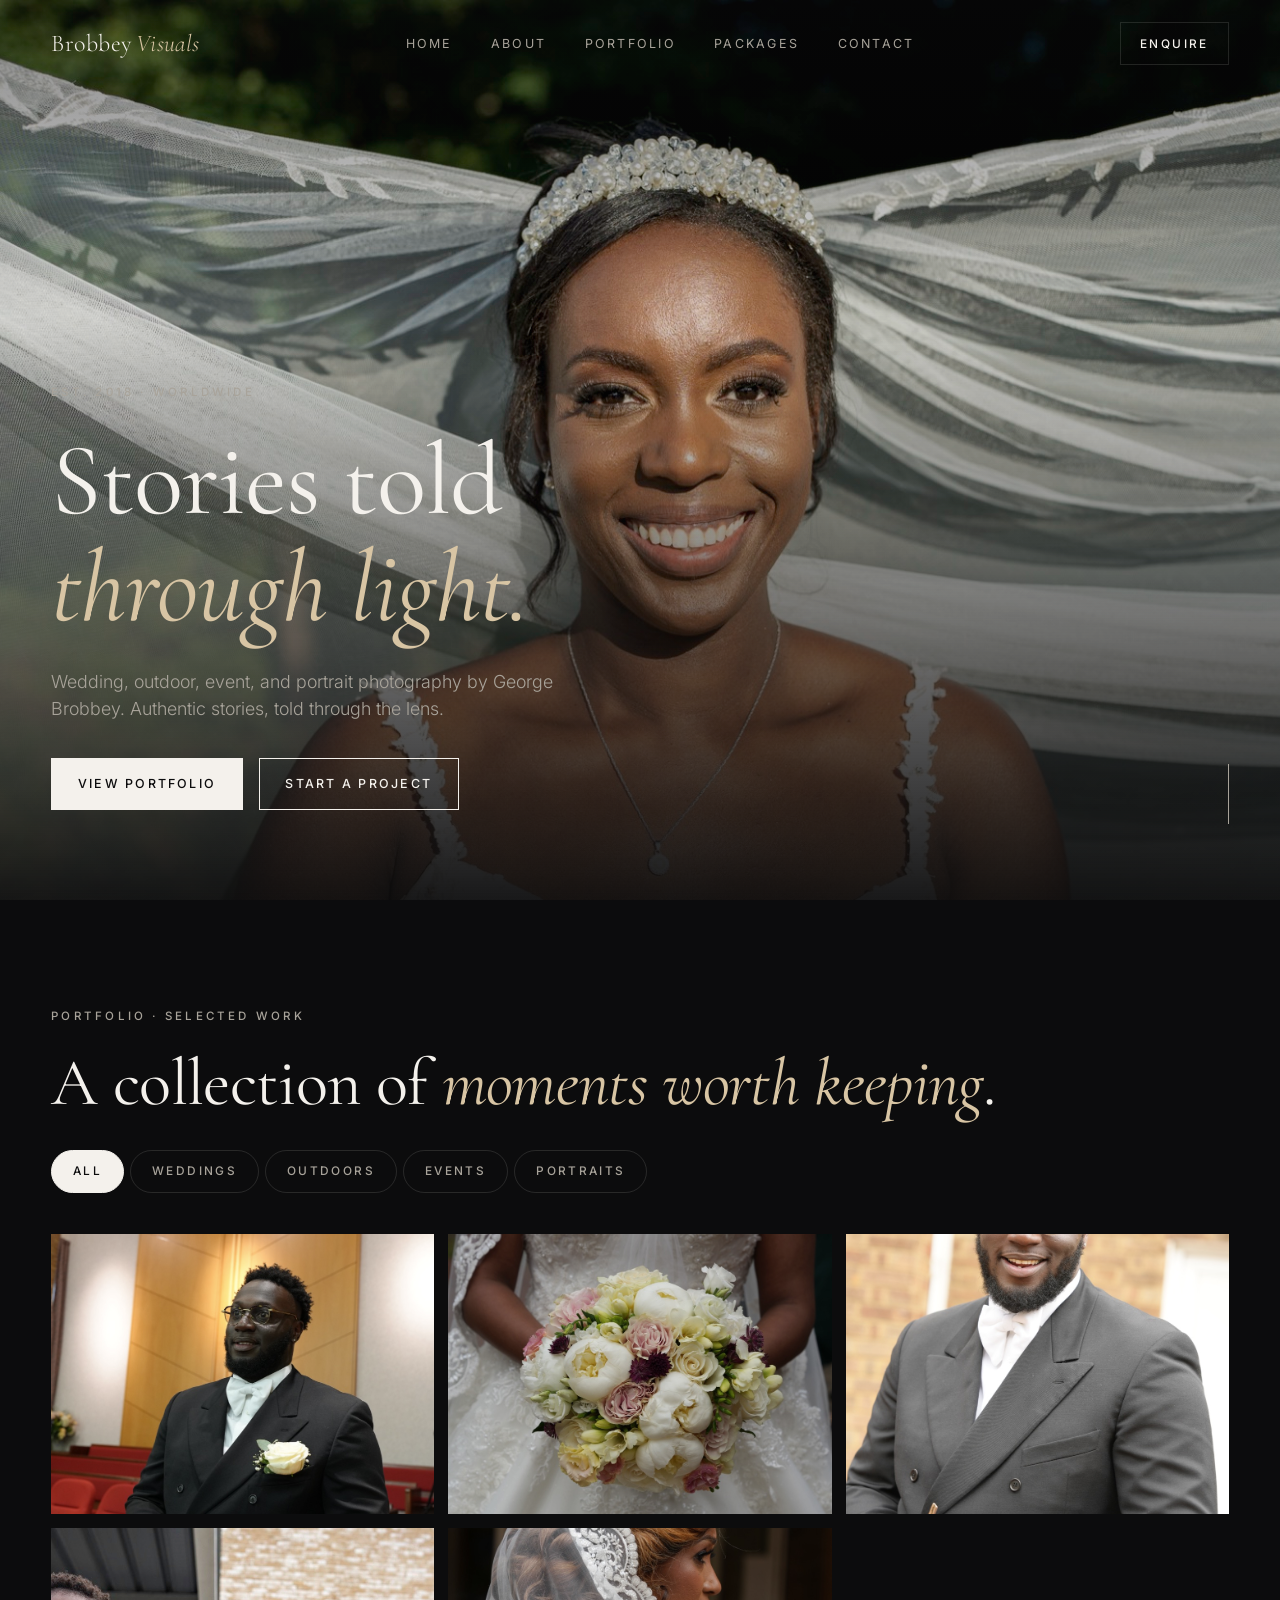
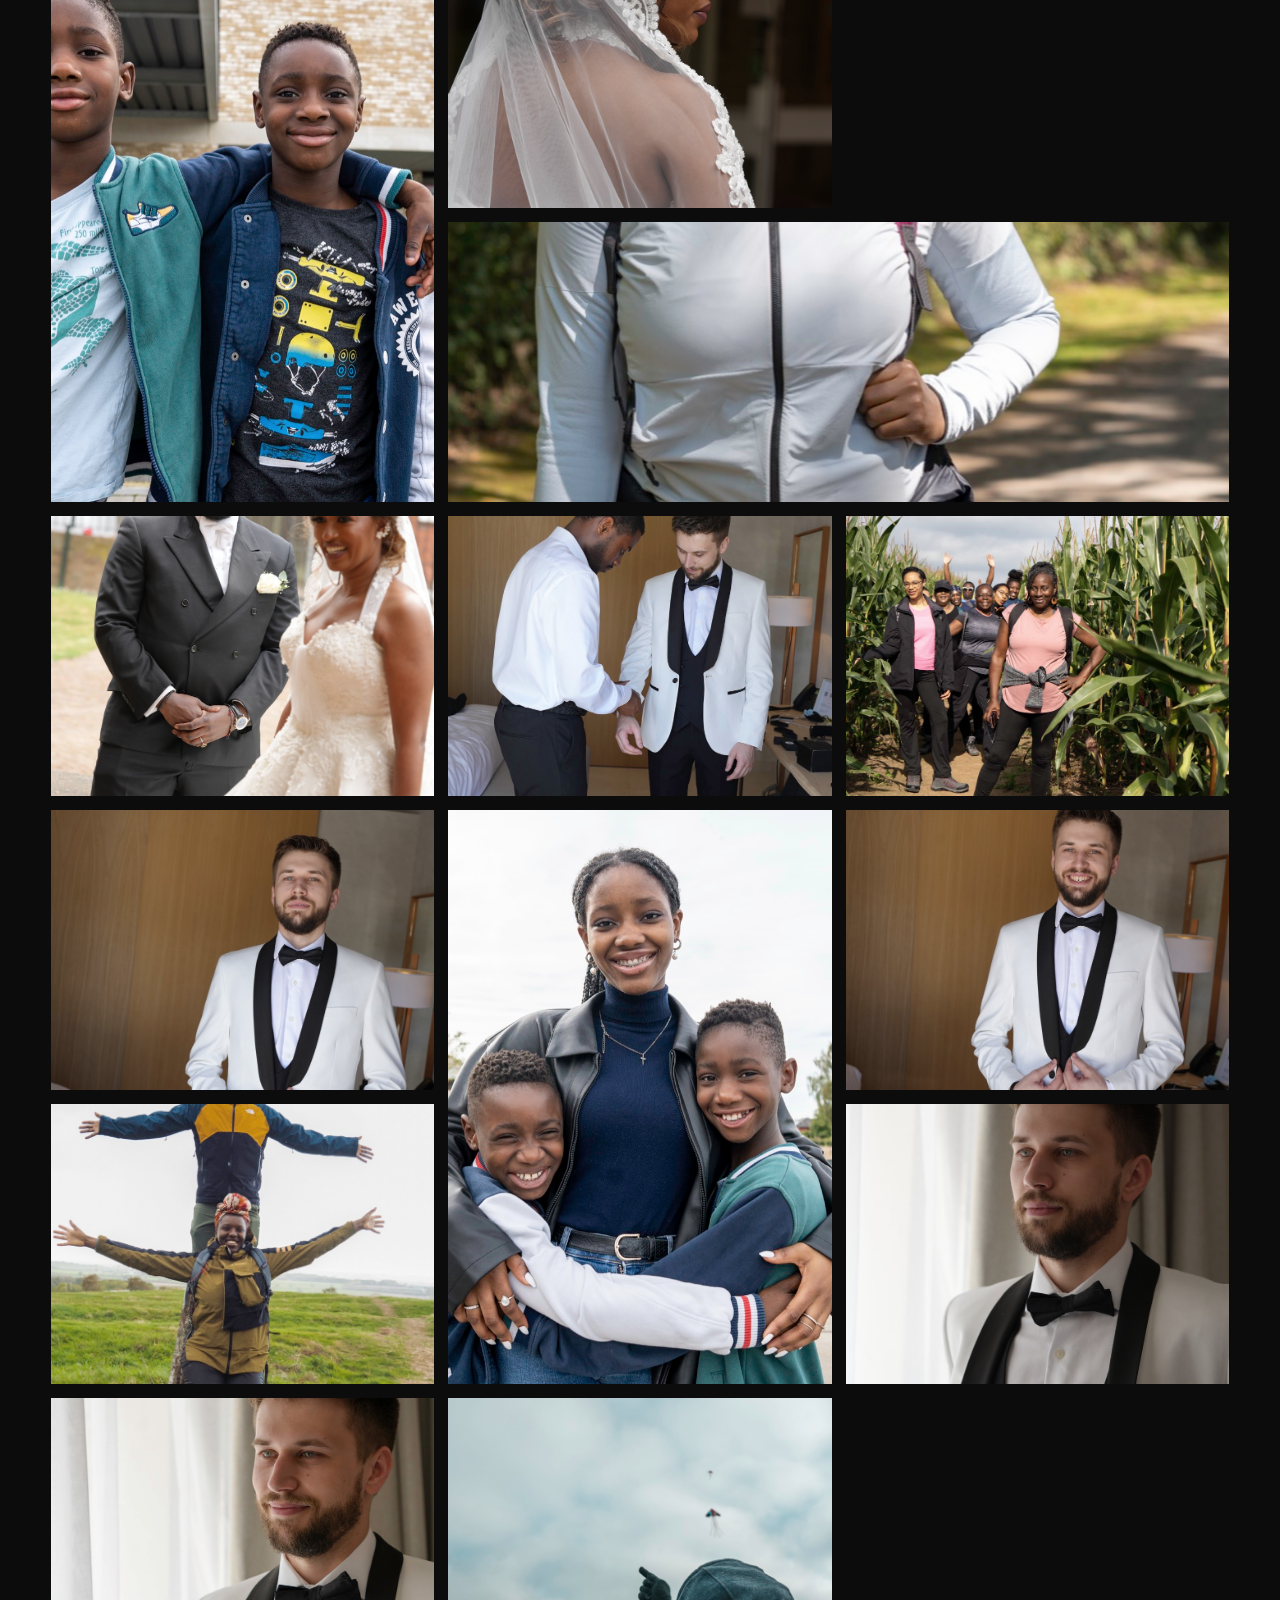
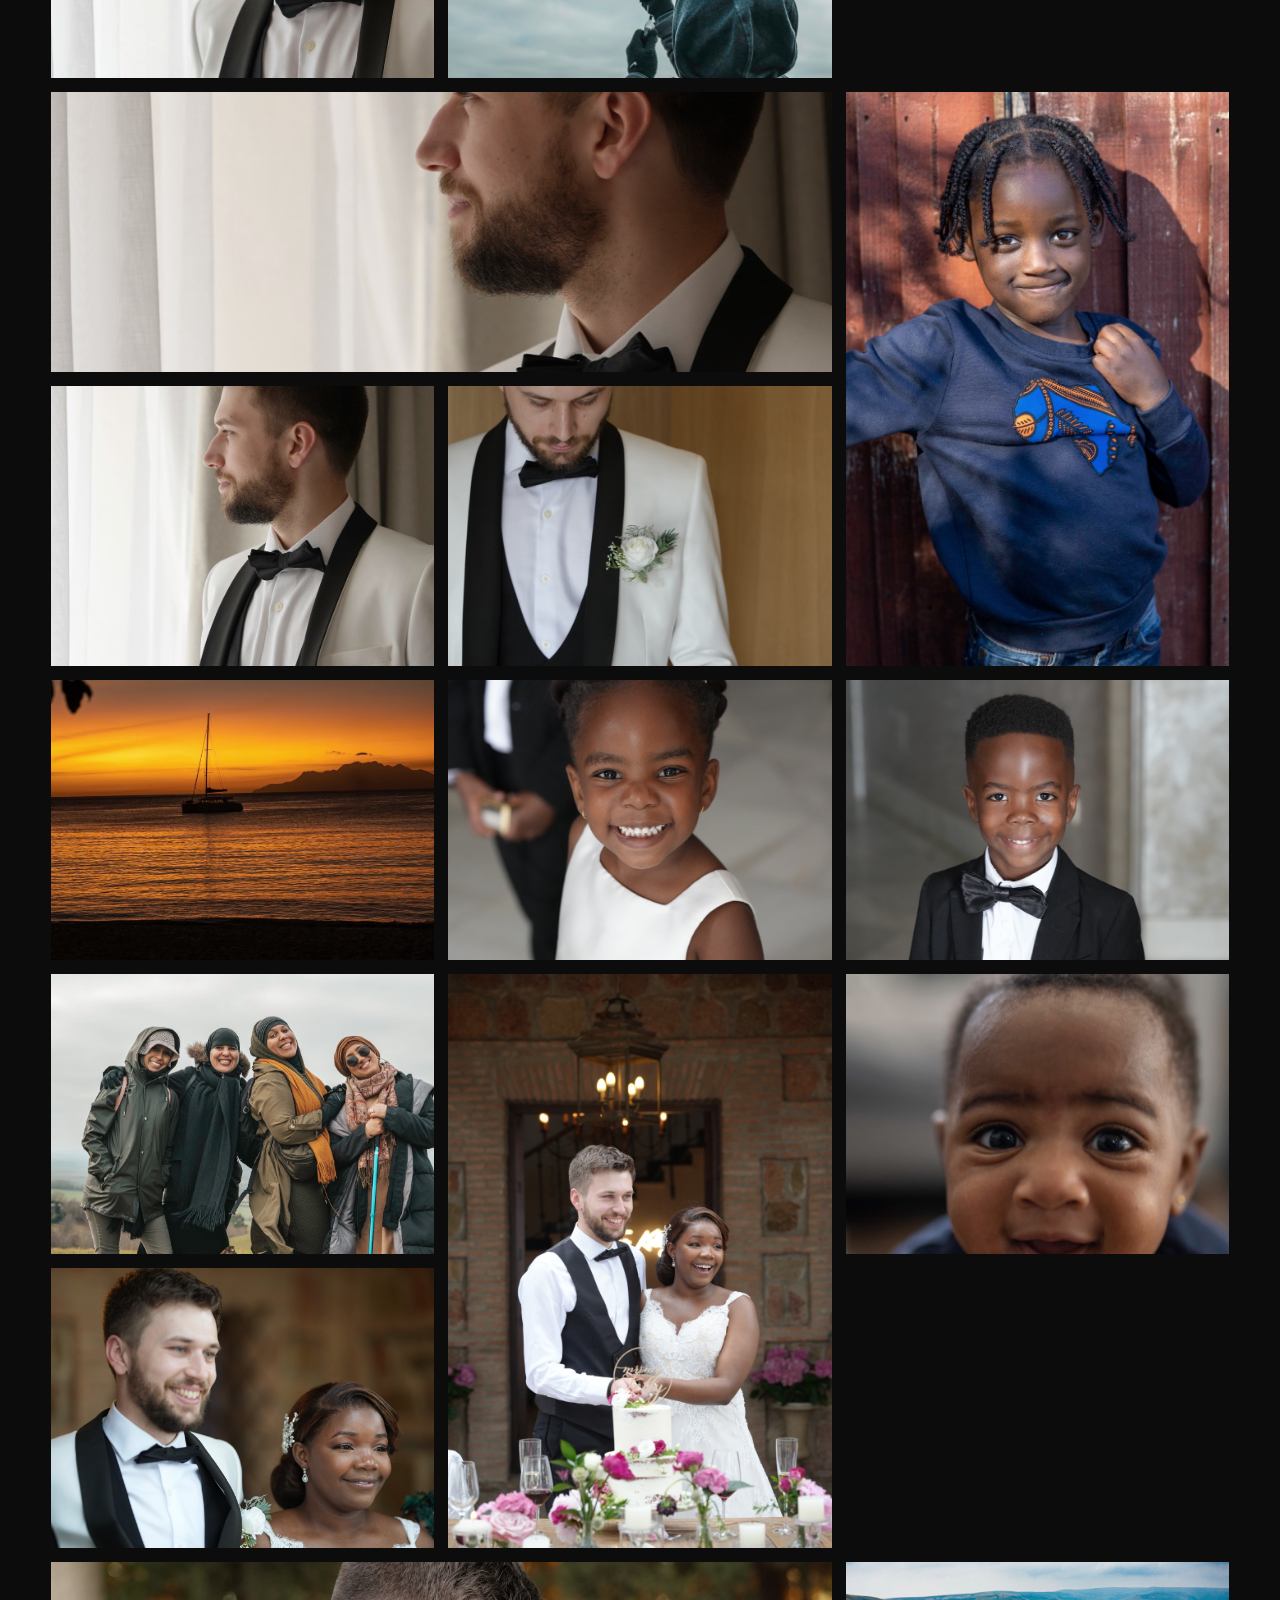
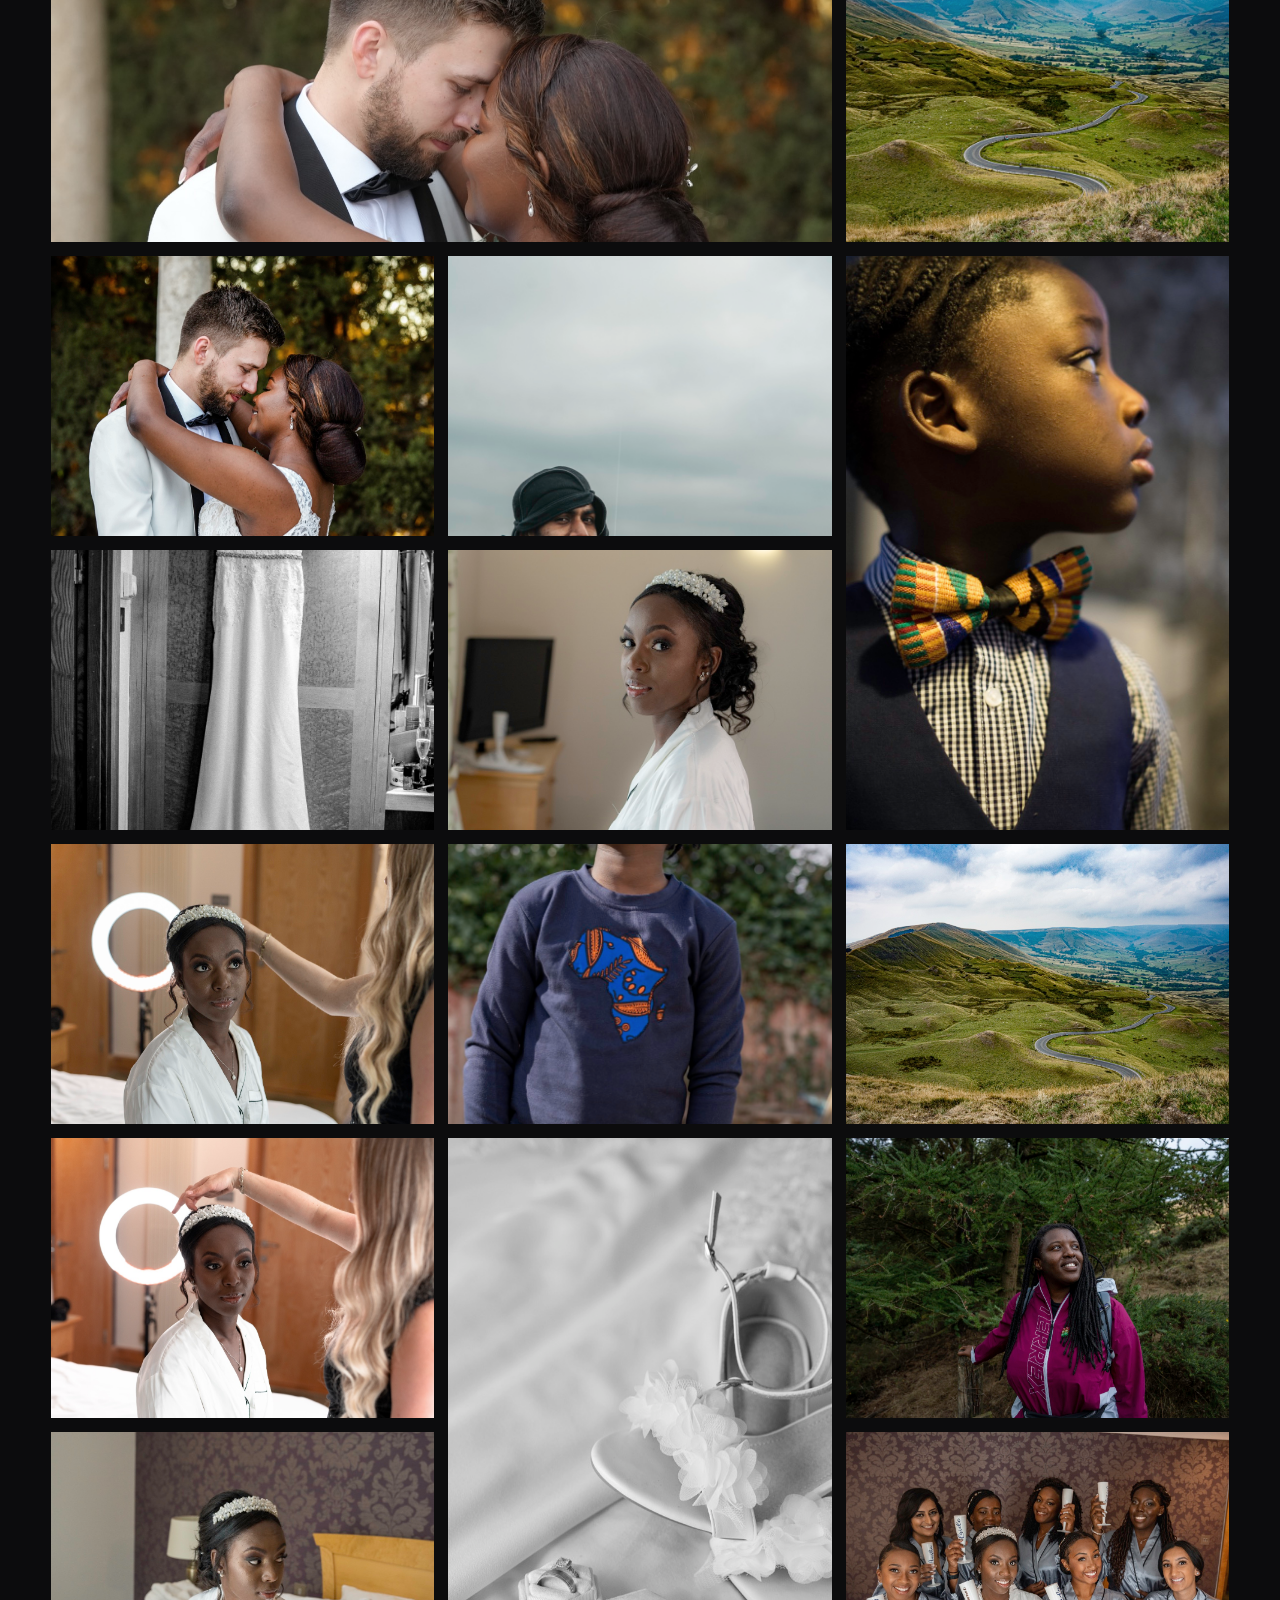
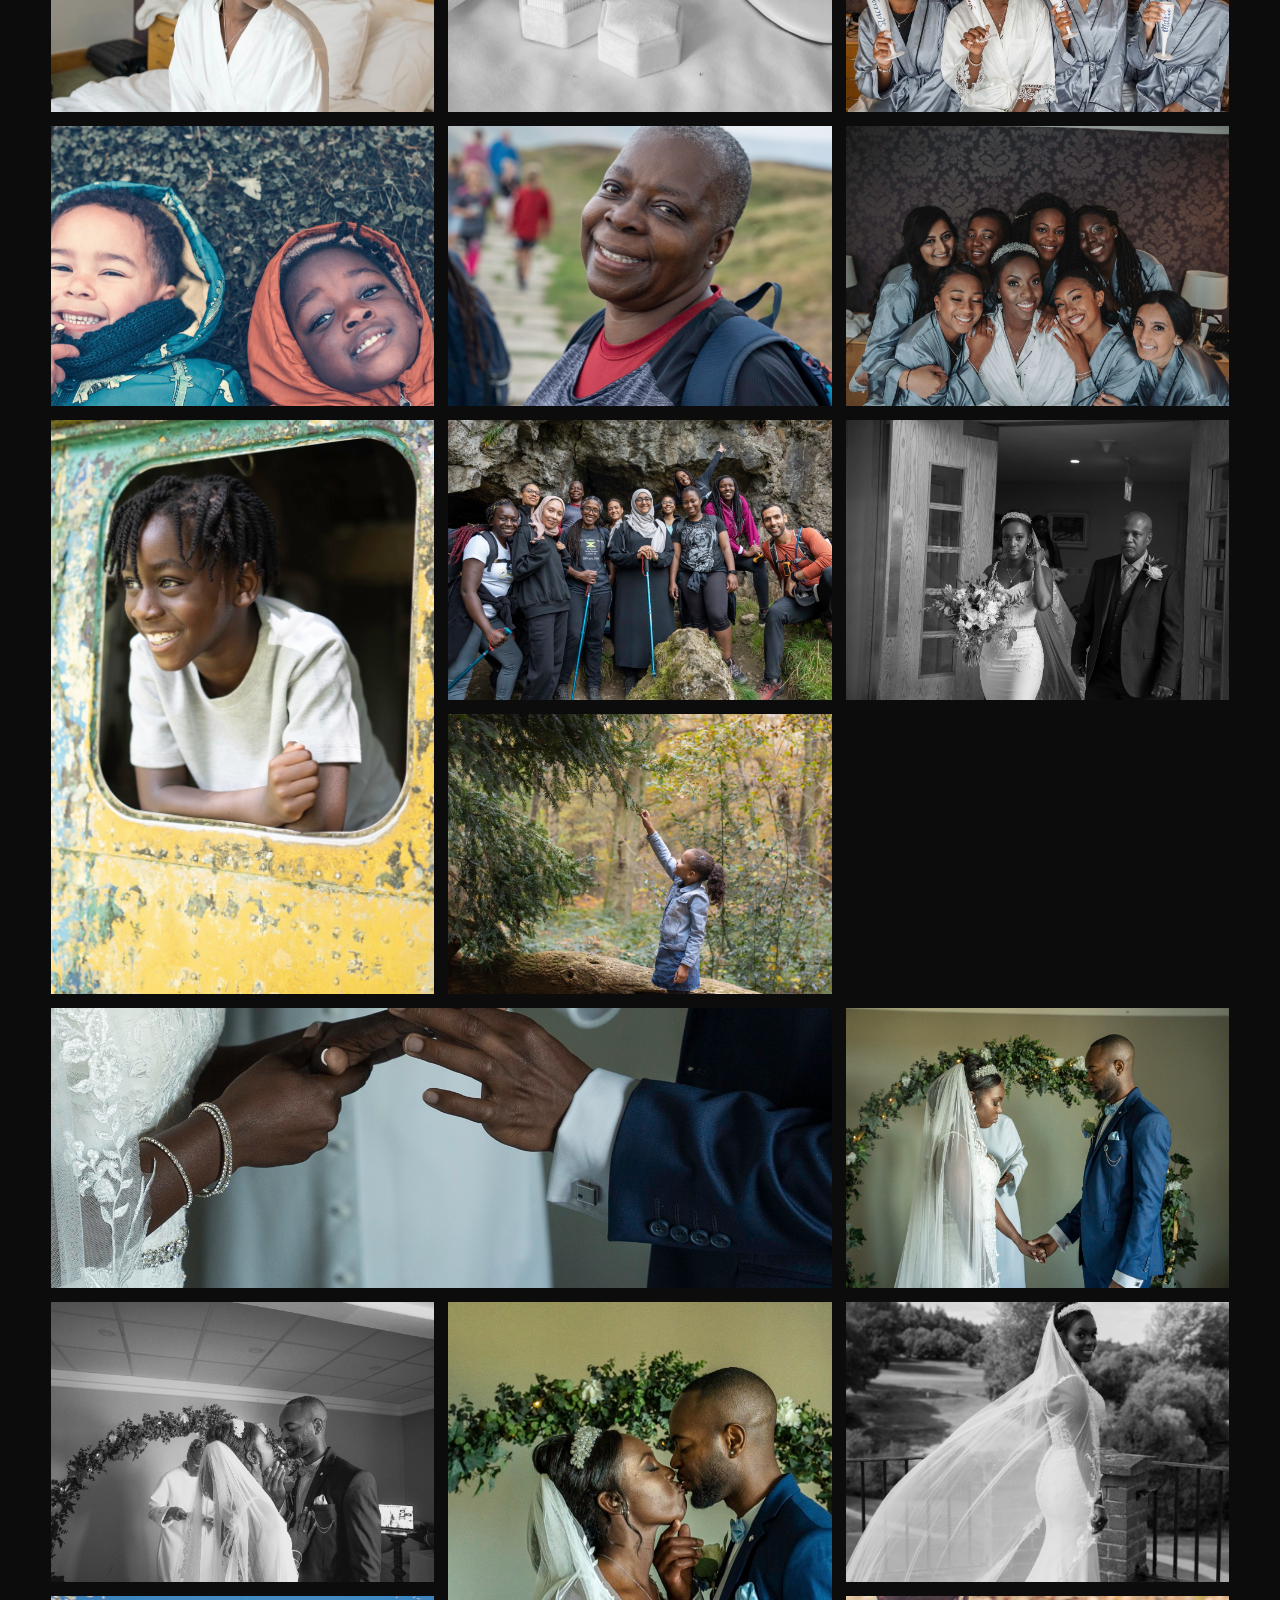
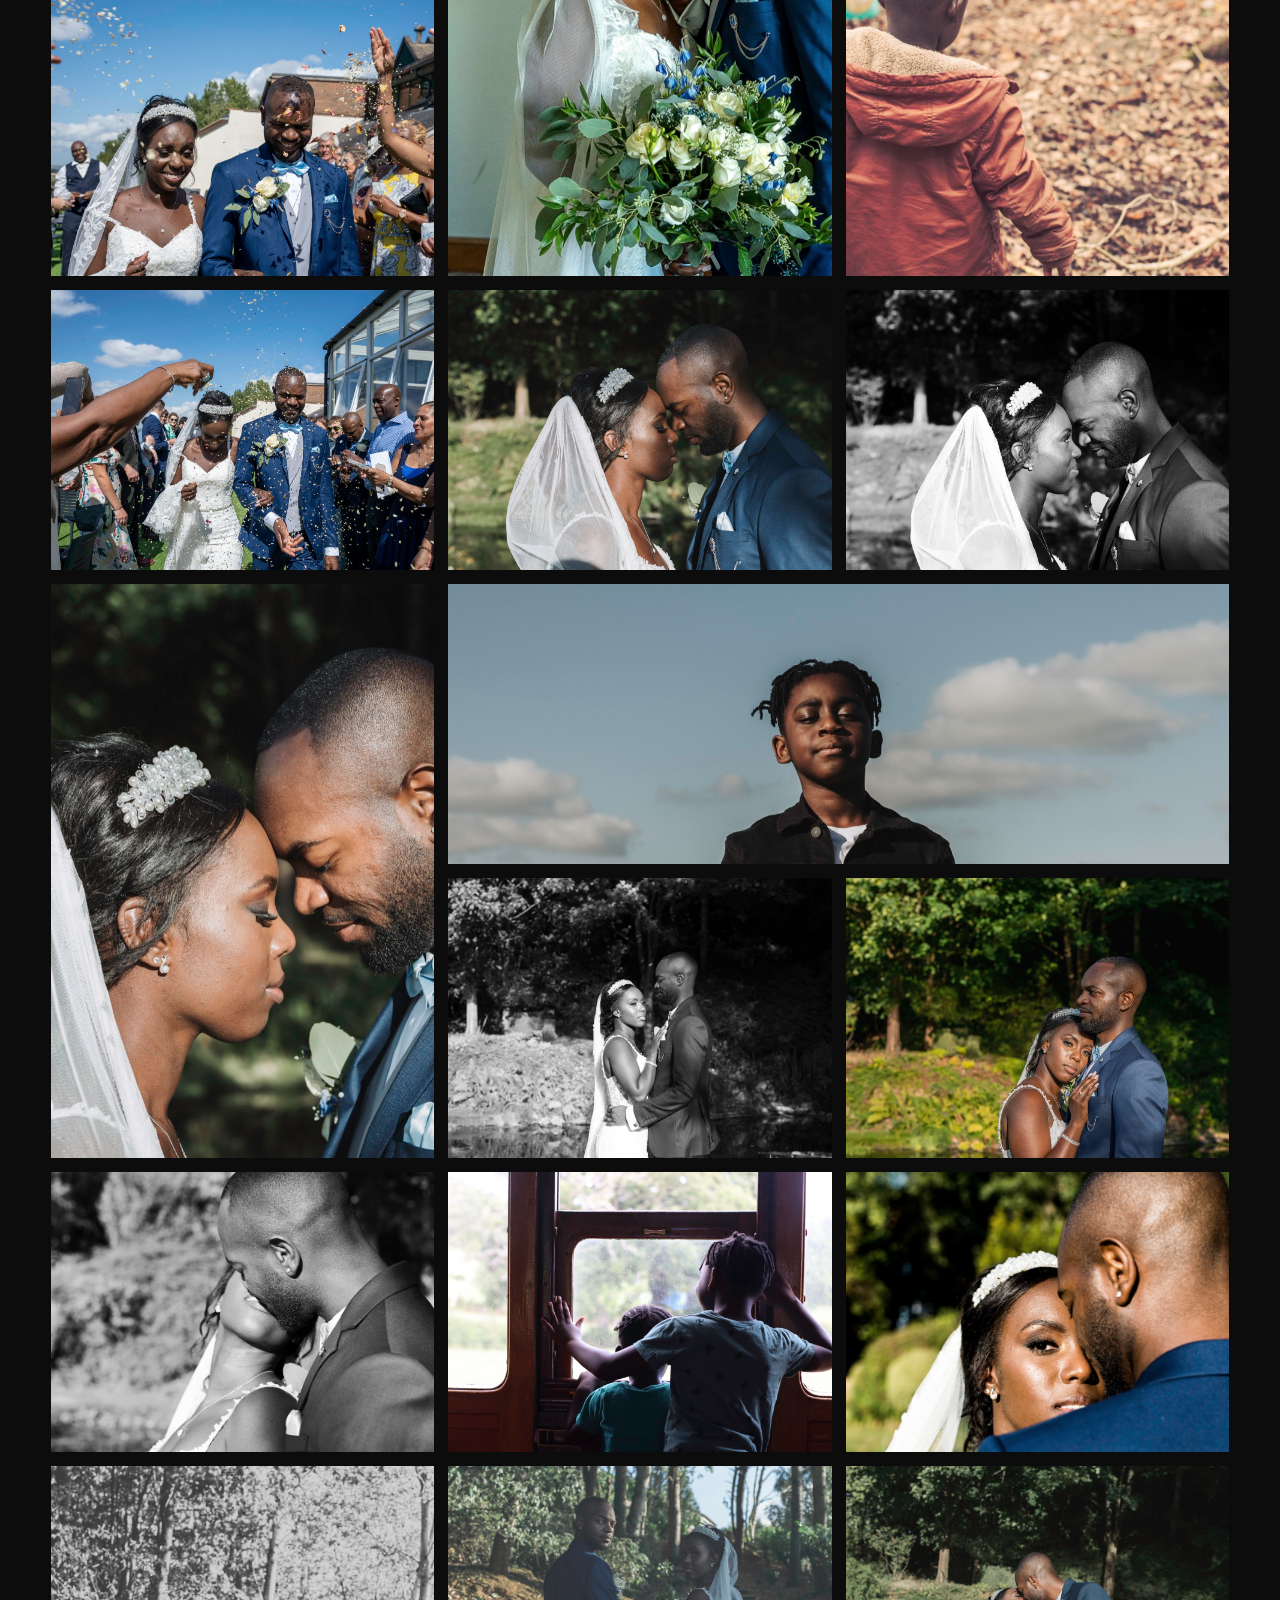
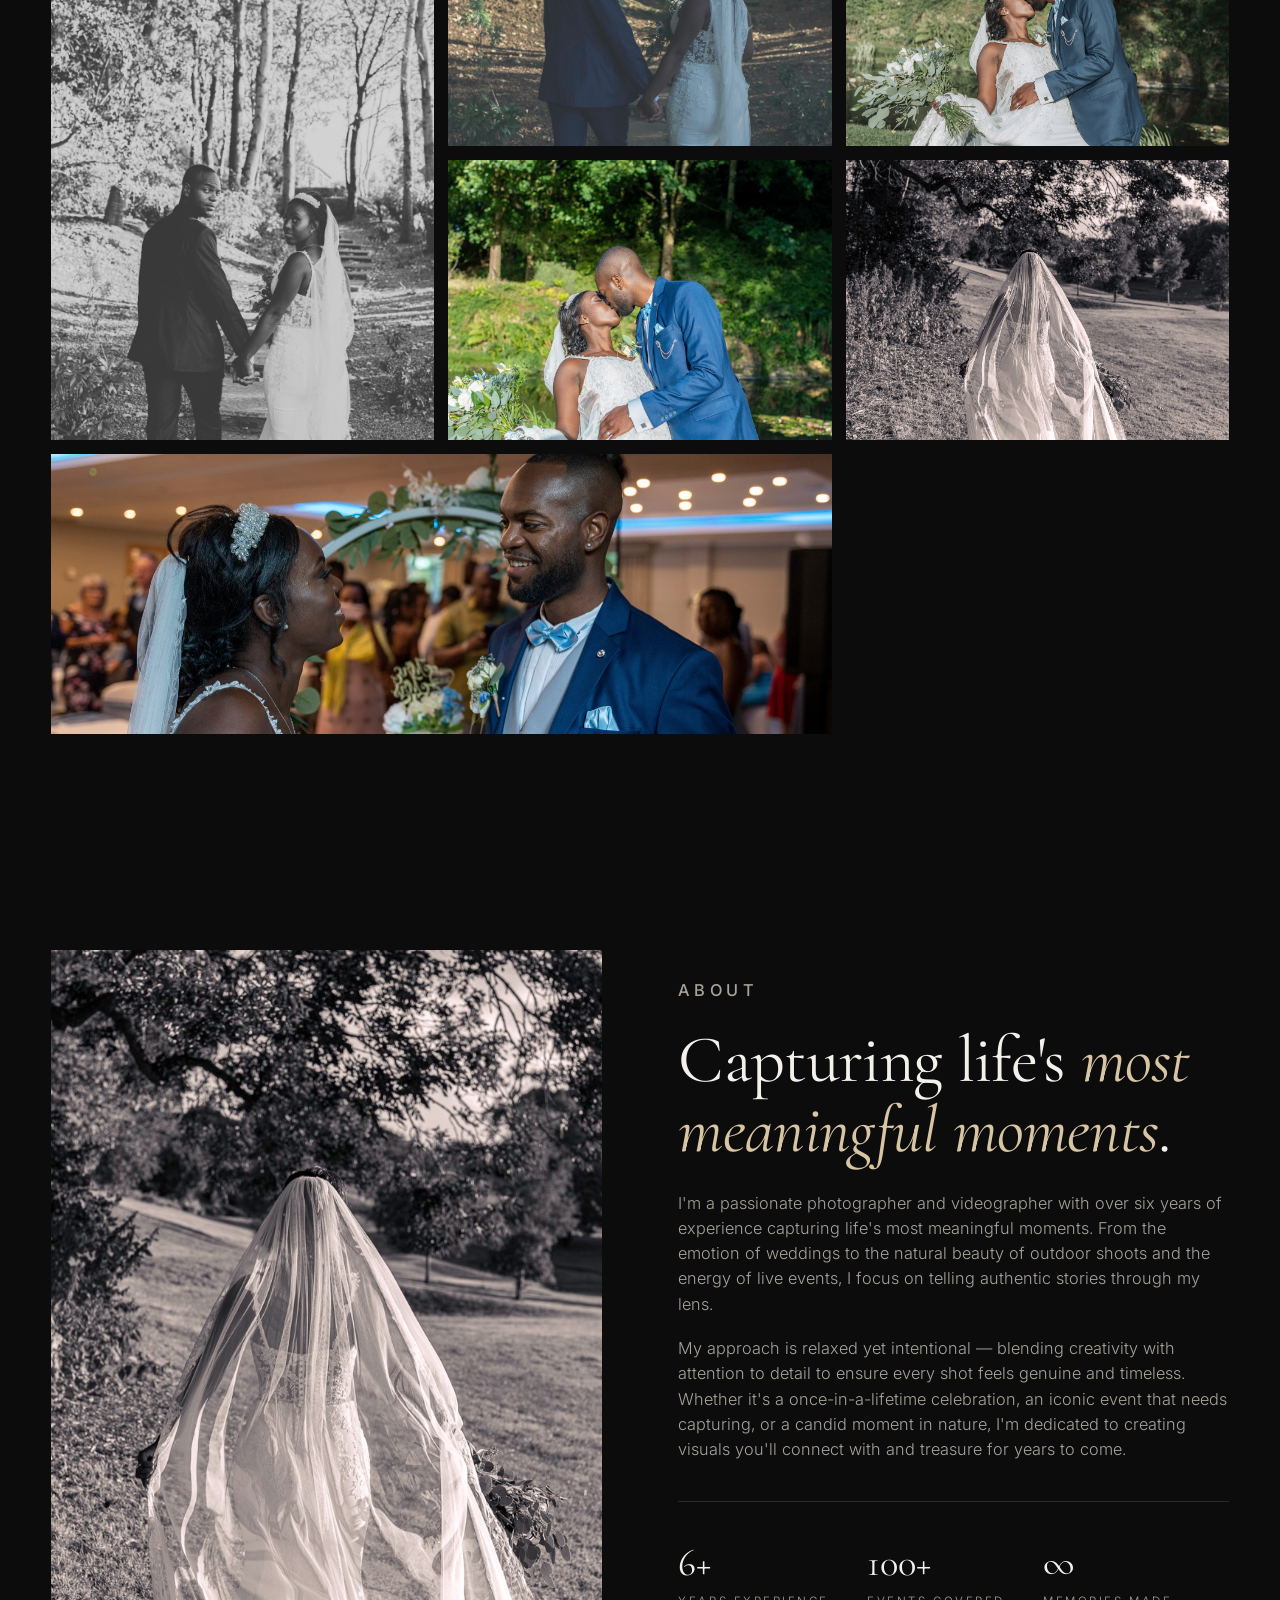
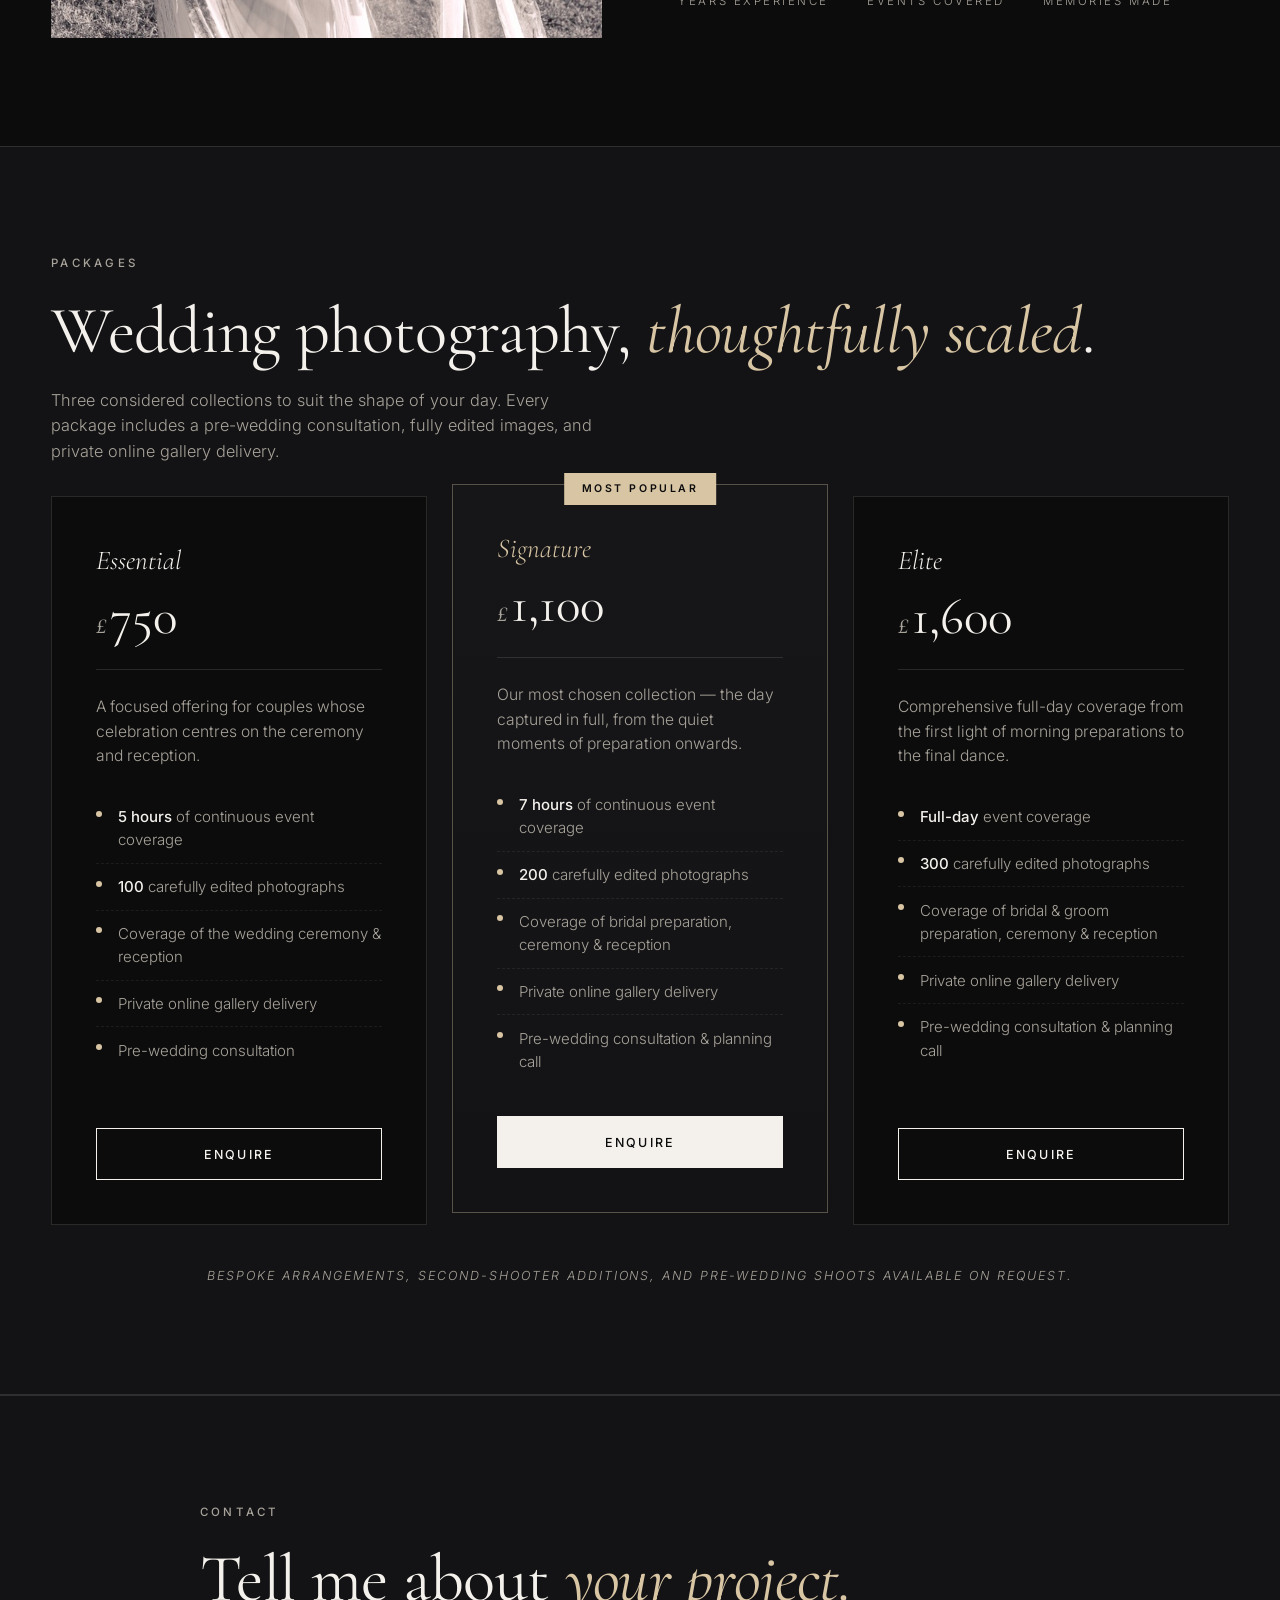
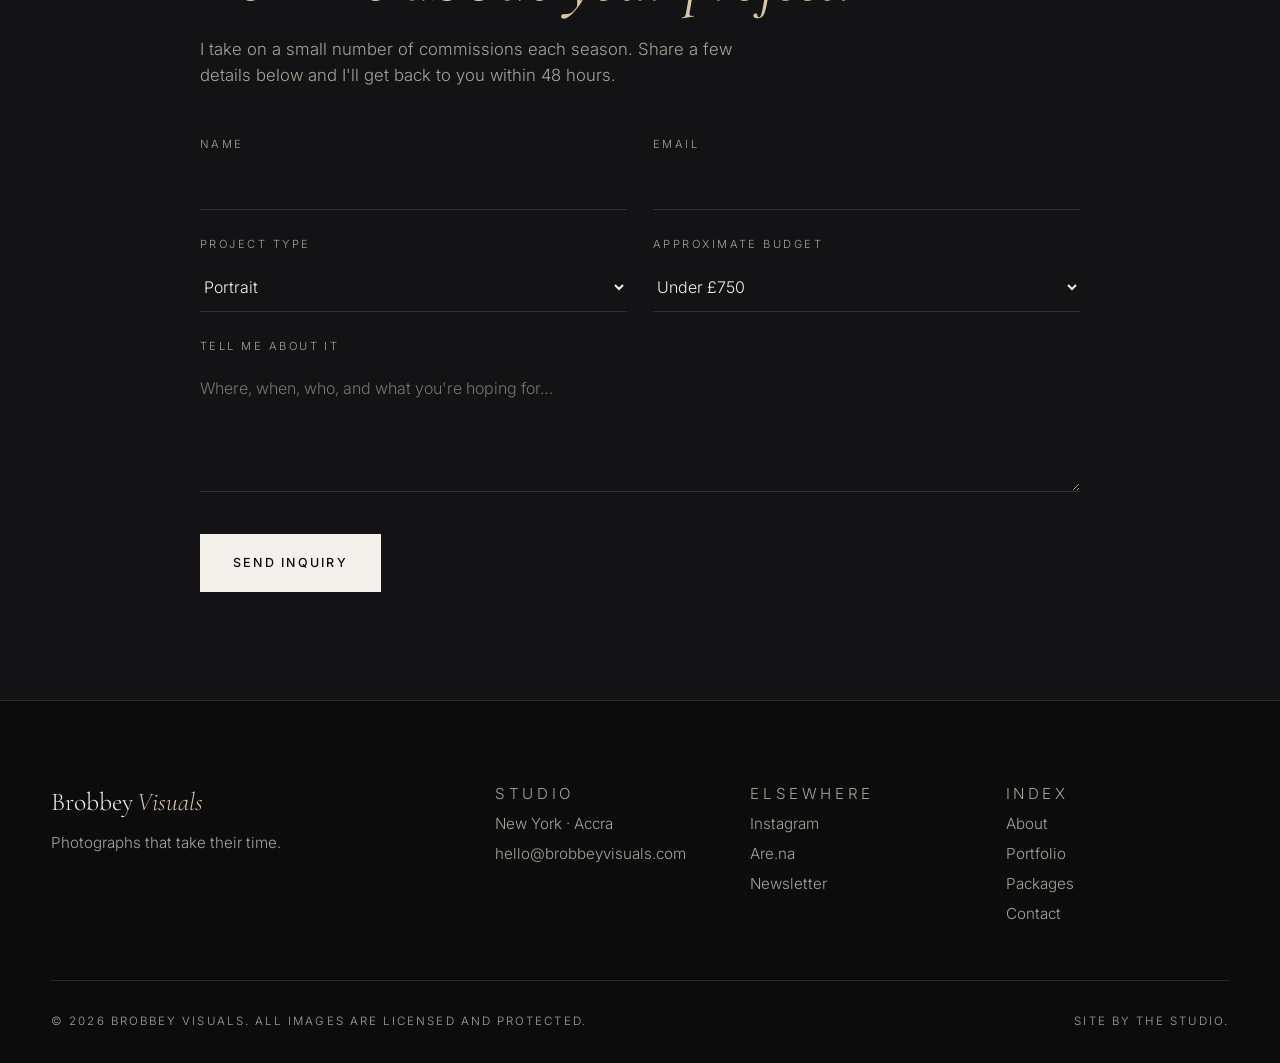
==== index.html @ 8a9e0dc7 "Replace placeholder content with real photography portfolio - Hero now uses DSC07054 (bride portrait" ====
<!DOCTYPE html>
<html lang="en">
<head>
<meta charset="UTF-8" />
<meta name="viewport" content="width=device-width, initial-scale=1.0" />
<meta name="description" content="Brobbey Visuals — wedding, outdoor, event, and portrait photography. Telling authentic stories through the lens." />
<title>Brobbey Visuals — Wedding & Event Photography</title>
<link rel="preconnect" href="https://fonts.googleapis.com">
<link rel="preconnect" href="https://fonts.gstatic.com" crossorigin>
<link href="https://fonts.googleapis.com/css2?family=Cormorant+Garamond:ital,wght@0,300;0,400;0,500;0,600;1,300&family=Inter:wght@300;400;500;600&display=swap" rel="stylesheet">
<link rel="stylesheet" href="styles.css">
</head>
<body>

<!-- NAV -->
<header class="nav" id="nav">
  <a href="#top" class="nav__logo">Brobbey<span>Visuals</span></a>
  <nav class="nav__links">
    <a href="#top">Home</a>
    <a href="#about">About</a>
    <a href="#portfolio">Portfolio</a>
    <a href="#packages">Packages</a>
    <a href="#contact">Contact</a>
  </nav>
  <a href="#contact" class="nav__cta">Enquire</a>
  <button class="nav__burger" aria-label="Open menu" id="burger">
    <span></span><span></span><span></span>
  </button>
</header>

<!-- HERO -->
<section class="hero" id="top">
  <div class="hero__media">
    <img src="images/DSC07054.jpg" alt="Bride portrait — Brobbey Visuals" />
  </div>
  <div class="hero__overlay"></div>
  <div class="hero__content">
    <p class="eyebrow">Est. 2018 · Worldwide</p>
    <h1>Stories told<br/><em>through light.</em></h1>
    <p class="hero__lede">Wedding, outdoor, event, and portrait photography by George Brobbey. Authentic stories, told through the lens.</p>
    <div class="hero__actions">
      <a href="#portfolio" class="btn btn--primary">View portfolio</a>
      <a href="#contact" class="btn btn--ghost">Start a project</a>
    </div>
  </div>
  <a href="#portfolio" class="hero__scroll" aria-label="Scroll to portfolio">
    <span></span>
  </a>
</section>

<!-- PORTFOLIO -->
<section class="work" id="portfolio">
  <div class="section-head">
    <p class="eyebrow">Portfolio · Selected work</p>
    <h2>A collection of <em>moments worth keeping</em>.</h2>
  </div>

  <div class="filters" role="tablist">
    <button class="filter is-active" data-filter="all" role="tab">All</button>
    <button class="filter" data-filter="weddings" role="tab">Weddings</button>
    <button class="filter" data-filter="outdoors" role="tab">Outdoors</button>
    <button class="filter" data-filter="events" role="tab">Events</button>
    <button class="filter" data-filter="portraits" role="tab">Portraits</button>
  </div>

  <div class="grid" id="grid">
    <figure class="grid__item" data-cat="weddings" data-full="images/APP03129.jpg" data-title="A first look" data-meta="Weddings · Brobbey Visuals">
      <img src="images/APP03129.jpg" alt="Weddings photograph by Brobbey Visuals" loading="lazy" />
      <figcaption><span>A first look</span><em>Weddings</em></figcaption>
    </figure>
    <figure class="grid__item" data-cat="weddings" data-full="images/APP03487.jpg" data-title="Quiet moment" data-meta="Weddings · Brobbey Visuals">
      <img src="images/APP03487.jpg" alt="Weddings photograph by Brobbey Visuals" loading="lazy" />
      <figcaption><span>Quiet moment</span><em>Weddings</em></figcaption>
    </figure>
    <figure class="grid__item" data-cat="weddings" data-full="images/APP03513.jpg" data-title="The vows" data-meta="Weddings · Brobbey Visuals">
      <img src="images/APP03513.jpg" alt="Weddings photograph by Brobbey Visuals" loading="lazy" />
      <figcaption><span>The vows</span><em>Weddings</em></figcaption>
    </figure>
    <figure class="grid__item tall" data-cat="portraits" data-full="images/DSC00479.jpg" data-title="In study" data-meta="Portraits · Brobbey Visuals">
      <img src="images/DSC00479.jpg" alt="Portraits photograph by Brobbey Visuals" loading="lazy" />
      <figcaption><span>In study</span><em>Portraits</em></figcaption>
    </figure>
    <figure class="grid__item" data-cat="weddings" data-full="images/APP03517.jpg" data-title="Confetti" data-meta="Weddings · Brobbey Visuals">
      <img src="images/APP03517.jpg" alt="Weddings photograph by Brobbey Visuals" loading="lazy" />
      <figcaption><span>Confetti</span><em>Weddings</em></figcaption>
    </figure>
    <figure class="grid__item wide" data-cat="outdoors" data-full="images/DSC02814.jpg" data-title="Open road" data-meta="Outdoors · Brobbey Visuals">
      <img src="images/DSC02814.jpg" alt="Outdoors photograph by Brobbey Visuals" loading="lazy" />
      <figcaption><span>Open road</span><em>Outdoors</em></figcaption>
    </figure>
    <figure class="grid__item" data-cat="weddings" data-full="images/APP03529.jpg" data-title="Ceremony" data-meta="Weddings · Brobbey Visuals">
      <img src="images/APP03529.jpg" alt="Weddings photograph by Brobbey Visuals" loading="lazy" />
      <figcaption><span>Ceremony</span><em>Weddings</em></figcaption>
    </figure>
    <figure class="grid__item" data-cat="weddings" data-full="images/APP04062.jpg" data-title="First touch" data-meta="Weddings · Brobbey Visuals">
      <img src="images/APP04062.jpg" alt="Weddings photograph by Brobbey Visuals" loading="lazy" />
      <figcaption><span>First touch</span><em>Weddings</em></figcaption>
    </figure>
    <figure class="grid__item" data-cat="events" data-full="images/DSC01846.jpg" data-title="Skies above" data-meta="Events · Brobbey Visuals">
      <img src="images/DSC01846.jpg" alt="Events photograph by Brobbey Visuals" loading="lazy" />
      <figcaption><span>Skies above</span><em>Events</em></figcaption>
    </figure>
    <figure class="grid__item" data-cat="weddings" data-full="images/APP04077.jpg" data-title="The ring" data-meta="Weddings · Brobbey Visuals">
      <img src="images/APP04077.jpg" alt="Weddings photograph by Brobbey Visuals" loading="lazy" />
      <figcaption><span>The ring</span><em>Weddings</em></figcaption>
    </figure>
    <figure class="grid__item tall" data-cat="portraits" data-full="images/DSC00510.jpg" data-title="Sitting" data-meta="Portraits · Brobbey Visuals">
      <img src="images/DSC00510.jpg" alt="Portraits photograph by Brobbey Visuals" loading="lazy" />
      <figcaption><span>Sitting</span><em>Portraits</em></figcaption>
    </figure>
    <figure class="grid__item" data-cat="weddings" data-full="images/APP04081.jpg" data-title="Bridal prep" data-meta="Weddings · Brobbey Visuals">
      <img src="images/APP04081.jpg" alt="Weddings photograph by Brobbey Visuals" loading="lazy" />
      <figcaption><span>Bridal prep</span><em>Weddings</em></figcaption>
    </figure>
    <figure class="grid__item" data-cat="outdoors" data-full="images/DSC04862.jpg" data-title="Wide horizons" data-meta="Outdoors · Brobbey Visuals">
      <img src="images/DSC04862.jpg" alt="Outdoors photograph by Brobbey Visuals" loading="lazy" />
      <figcaption><span>Wide horizons</span><em>Outdoors</em></figcaption>
    </figure>
    <figure class="grid__item" data-cat="weddings" data-full="images/APP04106.jpg" data-title="Bouquet" data-meta="Weddings · Brobbey Visuals">
      <img src="images/APP04106.jpg" alt="Weddings photograph by Brobbey Visuals" loading="lazy" />
      <figcaption><span>Bouquet</span><em>Weddings</em></figcaption>
    </figure>
    <figure class="grid__item" data-cat="weddings" data-full="images/APP04111.jpg" data-title="Reception" data-meta="Weddings · Brobbey Visuals">
      <img src="images/APP04111.jpg" alt="Weddings photograph by Brobbey Visuals" loading="lazy" />
      <figcaption><span>Reception</span><em>Weddings</em></figcaption>
    </figure>
    <figure class="grid__item" data-cat="events" data-full="images/DSC08200.jpg" data-title="Ascent" data-meta="Events · Brobbey Visuals">
      <img src="images/DSC08200.jpg" alt="Events photograph by Brobbey Visuals" loading="lazy" />
      <figcaption><span>Ascent</span><em>Events</em></figcaption>
    </figure>
    <figure class="grid__item wide" data-cat="weddings" data-full="images/APP04115.jpg" data-title="Together" data-meta="Weddings · Brobbey Visuals">
      <img src="images/APP04115.jpg" alt="Weddings photograph by Brobbey Visuals" loading="lazy" />
      <figcaption><span>Together</span><em>Weddings</em></figcaption>
    </figure>
    <figure class="grid__item tall" data-cat="portraits" data-full="images/DSC00859.jpg" data-title="Stillness" data-meta="Portraits · Brobbey Visuals">
      <img src="images/DSC00859.jpg" alt="Portraits photograph by Brobbey Visuals" loading="lazy" />
      <figcaption><span>Stillness</span><em>Portraits</em></figcaption>
    </figure>
    <figure class="grid__item" data-cat="weddings" data-full="images/APP04117.jpg" data-title="In her dress" data-meta="Weddings · Brobbey Visuals">
      <img src="images/APP04117.jpg" alt="Weddings photograph by Brobbey Visuals" loading="lazy" />
      <figcaption><span>In her dress</span><em>Weddings</em></figcaption>
    </figure>
    <figure class="grid__item" data-cat="weddings" data-full="images/APP04147.jpg" data-title="Stillness" data-meta="Weddings · Brobbey Visuals">
      <img src="images/APP04147.jpg" alt="Weddings photograph by Brobbey Visuals" loading="lazy" />
      <figcaption><span>Stillness</span><em>Weddings</em></figcaption>
    </figure>
    <figure class="grid__item" data-cat="outdoors" data-full="images/DSC05429.jpg" data-title="Field of light" data-meta="Outdoors · Brobbey Visuals">
      <img src="images/DSC05429.jpg" alt="Outdoors photograph by Brobbey Visuals" loading="lazy" />
      <figcaption><span>Field of light</span><em>Outdoors</em></figcaption>
    </figure>
    <figure class="grid__item" data-cat="weddings" data-full="images/APP04211.jpg" data-title="Glow" data-meta="Weddings · Brobbey Visuals">
      <img src="images/APP04211.jpg" alt="Weddings photograph by Brobbey Visuals" loading="lazy" />
      <figcaption><span>Glow</span><em>Weddings</em></figcaption>
    </figure>
    <figure class="grid__item" data-cat="weddings" data-full="images/APP04214.jpg" data-title="Light" data-meta="Weddings · Brobbey Visuals">
      <img src="images/APP04214.jpg" alt="Weddings photograph by Brobbey Visuals" loading="lazy" />
      <figcaption><span>Light</span><em>Weddings</em></figcaption>
    </figure>
    <figure class="grid__item" data-cat="events" data-full="images/DSC08245.jpg" data-title="On the trail" data-meta="Events · Brobbey Visuals">
      <img src="images/DSC08245.jpg" alt="Events photograph by Brobbey Visuals" loading="lazy" />
      <figcaption><span>On the trail</span><em>Events</em></figcaption>
    </figure>
    <figure class="grid__item tall" data-cat="weddings" data-full="images/APP04246.jpg" data-title="A first look" data-meta="Weddings · Brobbey Visuals">
      <img src="images/APP04246.jpg" alt="Weddings photograph by Brobbey Visuals" loading="lazy" />
      <figcaption><span>A first look</span><em>Weddings</em></figcaption>
    </figure>
    <figure class="grid__item" data-cat="portraits" data-full="images/DSC01246.jpg" data-title="Light study" data-meta="Portraits · Brobbey Visuals">
      <img src="images/DSC01246.jpg" alt="Portraits photograph by Brobbey Visuals" loading="lazy" />
      <figcaption><span>Light study</span><em>Portraits</em></figcaption>
    </figure>
    <figure class="grid__item" data-cat="weddings" data-full="images/APP04280.jpg" data-title="Quiet moment" data-meta="Weddings · Brobbey Visuals">
      <img src="images/APP04280.jpg" alt="Weddings photograph by Brobbey Visuals" loading="lazy" />
      <figcaption><span>Quiet moment</span><em>Weddings</em></figcaption>
    </figure>
    <figure class="grid__item wide" data-cat="weddings" data-full="images/APP04401.jpg" data-title="The vows" data-meta="Weddings · Brobbey Visuals">
      <img src="images/APP04401.jpg" alt="Weddings photograph by Brobbey Visuals" loading="lazy" />
      <figcaption><span>The vows</span><em>Weddings</em></figcaption>
    </figure>
    <figure class="grid__item" data-cat="outdoors" data-full="images/DSC08074.jpg" data-title="By the water" data-meta="Outdoors · Brobbey Visuals">
      <img src="images/DSC08074.jpg" alt="Outdoors photograph by Brobbey Visuals" loading="lazy" />
      <figcaption><span>By the water</span><em>Outdoors</em></figcaption>
    </figure>
    <figure class="grid__item" data-cat="weddings" data-full="images/APP04402.jpg" data-title="Confetti" data-meta="Weddings · Brobbey Visuals">
      <img src="images/APP04402.jpg" alt="Weddings photograph by Brobbey Visuals" loading="lazy" />
      <figcaption><span>Confetti</span><em>Weddings</em></figcaption>
    </figure>
    <figure class="grid__item" data-cat="events" data-full="images/DSC08252.jpg" data-title="Field day" data-meta="Events · Brobbey Visuals">
      <img src="images/DSC08252.jpg" alt="Events photograph by Brobbey Visuals" loading="lazy" />
      <figcaption><span>Field day</span><em>Events</em></figcaption>
    </figure>
    <figure class="grid__item tall" data-cat="portraits" data-full="images/DSC06226.jpg" data-title="Expression" data-meta="Portraits · Brobbey Visuals">
      <img src="images/DSC06226.jpg" alt="Portraits photograph by Brobbey Visuals" loading="lazy" />
      <figcaption><span>Expression</span><em>Portraits</em></figcaption>
    </figure>
    <figure class="grid__item" data-cat="weddings" data-full="images/DSC05673.jpg" data-title="Ceremony" data-meta="Weddings · Brobbey Visuals">
      <img src="images/DSC05673.jpg" alt="Weddings photograph by Brobbey Visuals" loading="lazy" />
      <figcaption><span>Ceremony</span><em>Weddings</em></figcaption>
    </figure>
    <figure class="grid__item" data-cat="weddings" data-full="images/DSC05758.jpg" data-title="First touch" data-meta="Weddings · Brobbey Visuals">
      <img src="images/DSC05758.jpg" alt="Weddings photograph by Brobbey Visuals" loading="lazy" />
      <figcaption><span>First touch</span><em>Weddings</em></figcaption>
    </figure>
    <figure class="grid__item" data-cat="weddings" data-full="images/DSC05768.jpg" data-title="The ring" data-meta="Weddings · Brobbey Visuals">
      <img src="images/DSC05768.jpg" alt="Weddings photograph by Brobbey Visuals" loading="lazy" />
      <figcaption><span>The ring</span><em>Weddings</em></figcaption>
    </figure>
    <figure class="grid__item" data-cat="portraits" data-full="images/DSC09910.jpg" data-title="Look up" data-meta="Portraits · Brobbey Visuals">
      <img src="images/DSC09910.jpg" alt="Portraits photograph by Brobbey Visuals" loading="lazy" />
      <figcaption><span>Look up</span><em>Portraits</em></figcaption>
    </figure>
    <figure class="grid__item" data-cat="outdoors" data-full="images/DSC08076.jpg" data-title="On the path" data-meta="Outdoors · Brobbey Visuals">
      <img src="images/DSC08076.jpg" alt="Outdoors photograph by Brobbey Visuals" loading="lazy" />
      <figcaption><span>On the path</span><em>Outdoors</em></figcaption>
    </figure>
    <figure class="grid__item" data-cat="weddings" data-full="images/DSC05769.jpg" data-title="Bridal prep" data-meta="Weddings · Brobbey Visuals">
      <img src="images/DSC05769.jpg" alt="Weddings photograph by Brobbey Visuals" loading="lazy" />
      <figcaption><span>Bridal prep</span><em>Weddings</em></figcaption>
    </figure>
    <figure class="grid__item tall" data-cat="weddings" data-full="images/DSC05797.jpg" data-title="Bouquet" data-meta="Weddings · Brobbey Visuals">
      <img src="images/DSC05797.jpg" alt="Weddings photograph by Brobbey Visuals" loading="lazy" />
      <figcaption><span>Bouquet</span><em>Weddings</em></figcaption>
    </figure>
    <figure class="grid__item" data-cat="events" data-full="images/DSC08601.jpg" data-title="Group portrait" data-meta="Events · Brobbey Visuals">
      <img src="images/DSC08601.jpg" alt="Events photograph by Brobbey Visuals" loading="lazy" />
      <figcaption><span>Group portrait</span><em>Events</em></figcaption>
    </figure>
    <figure class="grid__item" data-cat="weddings" data-full="images/DSC05809.jpg" data-title="Reception" data-meta="Weddings · Brobbey Visuals">
      <img src="images/DSC05809.jpg" alt="Weddings photograph by Brobbey Visuals" loading="lazy" />
      <figcaption><span>Reception</span><em>Weddings</em></figcaption>
    </figure>
    <figure class="grid__item" data-cat="weddings" data-full="images/DSC05813.jpg" data-title="Together" data-meta="Weddings · Brobbey Visuals">
      <img src="images/DSC05813.jpg" alt="Weddings photograph by Brobbey Visuals" loading="lazy" />
      <figcaption><span>Together</span><em>Weddings</em></figcaption>
    </figure>
    <figure class="grid__item" data-cat="portraits" data-full="images/IMG_4298.jpg" data-title="Quiet" data-meta="Portraits · Brobbey Visuals">
      <img src="images/IMG_4298.jpg" alt="Portraits photograph by Brobbey Visuals" loading="lazy" />
      <figcaption><span>Quiet</span><em>Portraits</em></figcaption>
    </figure>
    <figure class="grid__item" data-cat="outdoors" data-full="images/DSC08126.jpg" data-title="Quiet morning" data-meta="Outdoors · Brobbey Visuals">
      <img src="images/DSC08126.jpg" alt="Outdoors photograph by Brobbey Visuals" loading="lazy" />
      <figcaption><span>Quiet morning</span><em>Outdoors</em></figcaption>
    </figure>
    <figure class="grid__item" data-cat="weddings" data-full="images/DSC05848.jpg" data-title="In her dress" data-meta="Weddings · Brobbey Visuals">
      <img src="images/DSC05848.jpg" alt="Weddings photograph by Brobbey Visuals" loading="lazy" />
      <figcaption><span>In her dress</span><em>Weddings</em></figcaption>
    </figure>
    <figure class="grid__item tall" data-cat="weddings" data-full="images/DSC05853.jpg" data-title="Stillness" data-meta="Weddings · Brobbey Visuals">
      <img src="images/DSC05853.jpg" alt="Weddings photograph by Brobbey Visuals" loading="lazy" />
      <figcaption><span>Stillness</span><em>Weddings</em></figcaption>
    </figure>
    <figure class="grid__item" data-cat="events" data-full="images/DSC08630.jpg" data-title="Together" data-meta="Events · Brobbey Visuals">
      <img src="images/DSC08630.jpg" alt="Events photograph by Brobbey Visuals" loading="lazy" />
      <figcaption><span>Together</span><em>Events</em></figcaption>
    </figure>
    <figure class="grid__item" data-cat="weddings" data-full="images/DSC05938.jpg" data-title="Glow" data-meta="Weddings · Brobbey Visuals">
      <img src="images/DSC05938.jpg" alt="Weddings photograph by Brobbey Visuals" loading="lazy" />
      <figcaption><span>Glow</span><em>Weddings</em></figcaption>
    </figure>
    <figure class="grid__item" data-cat="portraits" data-full="images/IMG_4431.jpg" data-title="A grin" data-meta="Portraits · Brobbey Visuals">
      <img src="images/IMG_4431.jpg" alt="Portraits photograph by Brobbey Visuals" loading="lazy" />
      <figcaption><span>A grin</span><em>Portraits</em></figcaption>
    </figure>
    <figure class="grid__item wide" data-cat="weddings" data-full="images/DSC06055.jpg" data-title="Light" data-meta="Weddings · Brobbey Visuals">
      <img src="images/DSC06055.jpg" alt="Weddings photograph by Brobbey Visuals" loading="lazy" />
      <figcaption><span>Light</span><em>Weddings</em></figcaption>
    </figure>
    <figure class="grid__item" data-cat="weddings" data-full="images/DSC06066.jpg" data-title="A first look" data-meta="Weddings · Brobbey Visuals">
      <img src="images/DSC06066.jpg" alt="Weddings photograph by Brobbey Visuals" loading="lazy" />
      <figcaption><span>A first look</span><em>Weddings</em></figcaption>
    </figure>
    <figure class="grid__item" data-cat="weddings" data-full="images/DSC06076.jpg" data-title="Quiet moment" data-meta="Weddings · Brobbey Visuals">
      <img src="images/DSC06076.jpg" alt="Weddings photograph by Brobbey Visuals" loading="lazy" />
      <figcaption><span>Quiet moment</span><em>Weddings</em></figcaption>
    </figure>
    <figure class="grid__item tall" data-cat="weddings" data-full="images/DSC06082.jpg" data-title="The vows" data-meta="Weddings · Brobbey Visuals">
      <img src="images/DSC06082.jpg" alt="Weddings photograph by Brobbey Visuals" loading="lazy" />
      <figcaption><span>The vows</span><em>Weddings</em></figcaption>
    </figure>
    <figure class="grid__item" data-cat="weddings" data-full="images/DSC06349.jpg" data-title="Confetti" data-meta="Weddings · Brobbey Visuals">
      <img src="images/DSC06349.jpg" alt="Weddings photograph by Brobbey Visuals" loading="lazy" />
      <figcaption><span>Confetti</span><em>Weddings</em></figcaption>
    </figure>
    <figure class="grid__item" data-cat="weddings" data-full="images/DSC06385.jpg" data-title="Ceremony" data-meta="Weddings · Brobbey Visuals">
      <img src="images/DSC06385.jpg" alt="Weddings photograph by Brobbey Visuals" loading="lazy" />
      <figcaption><span>Ceremony</span><em>Weddings</em></figcaption>
    </figure>
    <figure class="grid__item" data-cat="portraits" data-full="images/IMG_4544.jpg" data-title="In repose" data-meta="Portraits · Brobbey Visuals">
      <img src="images/IMG_4544.jpg" alt="Portraits photograph by Brobbey Visuals" loading="lazy" />
      <figcaption><span>In repose</span><em>Portraits</em></figcaption>
    </figure>
    <figure class="grid__item" data-cat="weddings" data-full="images/DSC06390.jpg" data-title="First touch" data-meta="Weddings · Brobbey Visuals">
      <img src="images/DSC06390.jpg" alt="Weddings photograph by Brobbey Visuals" loading="lazy" />
      <figcaption><span>First touch</span><em>Weddings</em></figcaption>
    </figure>
    <figure class="grid__item" data-cat="weddings" data-full="images/DSC06856.jpg" data-title="The ring" data-meta="Weddings · Brobbey Visuals">
      <img src="images/DSC06856.jpg" alt="Weddings photograph by Brobbey Visuals" loading="lazy" />
      <figcaption><span>The ring</span><em>Weddings</em></figcaption>
    </figure>
    <figure class="grid__item" data-cat="weddings" data-full="images/DSC06861.jpg" data-title="Bridal prep" data-meta="Weddings · Brobbey Visuals">
      <img src="images/DSC06861.jpg" alt="Weddings photograph by Brobbey Visuals" loading="lazy" />
      <figcaption><span>Bridal prep</span><em>Weddings</em></figcaption>
    </figure>
    <figure class="grid__item tall" data-cat="weddings" data-full="images/DSC06873.jpg" data-title="Bouquet" data-meta="Weddings · Brobbey Visuals">
      <img src="images/DSC06873.jpg" alt="Weddings photograph by Brobbey Visuals" loading="lazy" />
      <figcaption><span>Bouquet</span><em>Weddings</em></figcaption>
    </figure>
    <figure class="grid__item wide" data-cat="portraits" data-full="images/IMG_6022.jpg" data-title="Hands" data-meta="Portraits · Brobbey Visuals">
      <img src="images/IMG_6022.jpg" alt="Portraits photograph by Brobbey Visuals" loading="lazy" />
      <figcaption><span>Hands</span><em>Portraits</em></figcaption>
    </figure>
    <figure class="grid__item" data-cat="weddings" data-full="images/DSC06885.jpg" data-title="Reception" data-meta="Weddings · Brobbey Visuals">
      <img src="images/DSC06885.jpg" alt="Weddings photograph by Brobbey Visuals" loading="lazy" />
      <figcaption><span>Reception</span><em>Weddings</em></figcaption>
    </figure>
    <figure class="grid__item" data-cat="weddings" data-full="images/DSC06892.jpg" data-title="Together" data-meta="Weddings · Brobbey Visuals">
      <img src="images/DSC06892.jpg" alt="Weddings photograph by Brobbey Visuals" loading="lazy" />
      <figcaption><span>Together</span><em>Weddings</em></figcaption>
    </figure>
    <figure class="grid__item" data-cat="weddings" data-full="images/DSC06930.jpg" data-title="In her dress" data-meta="Weddings · Brobbey Visuals">
      <img src="images/DSC06930.jpg" alt="Weddings photograph by Brobbey Visuals" loading="lazy" />
      <figcaption><span>In her dress</span><em>Weddings</em></figcaption>
    </figure>
    <figure class="grid__item" data-cat="portraits" data-full="images/20200826140049_IMG_2694.jpg" data-title="In study" data-meta="Portraits · Brobbey Visuals">
      <img src="images/20200826140049_IMG_2694.jpg" alt="Portraits photograph by Brobbey Visuals" loading="lazy" />
      <figcaption><span>In study</span><em>Portraits</em></figcaption>
    </figure>
    <figure class="grid__item" data-cat="weddings" data-full="images/DSC06984.jpg" data-title="Stillness" data-meta="Weddings · Brobbey Visuals">
      <img src="images/DSC06984.jpg" alt="Weddings photograph by Brobbey Visuals" loading="lazy" />
      <figcaption><span>Stillness</span><em>Weddings</em></figcaption>
    </figure>
    <figure class="grid__item tall" data-cat="weddings" data-full="images/DSC06996.jpg" data-title="Glow" data-meta="Weddings · Brobbey Visuals">
      <img src="images/DSC06996.jpg" alt="Weddings photograph by Brobbey Visuals" loading="lazy" />
      <figcaption><span>Glow</span><em>Weddings</em></figcaption>
    </figure>
    <figure class="grid__item" data-cat="weddings" data-full="images/DSC07002.jpg" data-title="Light" data-meta="Weddings · Brobbey Visuals">
      <img src="images/DSC07002.jpg" alt="Weddings photograph by Brobbey Visuals" loading="lazy" />
      <figcaption><span>Light</span><em>Weddings</em></figcaption>
    </figure>
    <figure class="grid__item" data-cat="weddings" data-full="images/DSC07042.jpg" data-title="A first look" data-meta="Weddings · Brobbey Visuals">
      <img src="images/DSC07042.jpg" alt="Weddings photograph by Brobbey Visuals" loading="lazy" />
      <figcaption><span>A first look</span><em>Weddings</em></figcaption>
    </figure>
    <figure class="grid__item" data-cat="weddings" data-full="images/DSC07043.jpg" data-title="Quiet moment" data-meta="Weddings · Brobbey Visuals">
      <img src="images/DSC07043.jpg" alt="Weddings photograph by Brobbey Visuals" loading="lazy" />
      <figcaption><span>Quiet moment</span><em>Weddings</em></figcaption>
    </figure>
    <figure class="grid__item" data-cat="weddings" data-full="images/DSC07101.jpg" data-title="The vows" data-meta="Weddings · Brobbey Visuals">
      <img src="images/DSC07101.jpg" alt="Weddings photograph by Brobbey Visuals" loading="lazy" />
      <figcaption><span>The vows</span><em>Weddings</em></figcaption>
    </figure>
    <figure class="grid__item wide" data-cat="weddings" data-full="images/DSC07220.jpg" data-title="Confetti" data-meta="Weddings · Brobbey Visuals">
      <img src="images/DSC07220.jpg" alt="Weddings photograph by Brobbey Visuals" loading="lazy" />
      <figcaption><span>Confetti</span><em>Weddings</em></figcaption>
    </figure>
  </div>
</section>

<!-- ABOUT -->
<section class="about" id="about">
  <div class="about__media">
    <img src="images/DSC07101.jpg" alt="Bride walking in veil — Brobbey Visuals" />
  </div>
  <div class="about__copy">
    <p class="eyebrow">About</p>
    <h2>Capturing life's <em>most meaningful moments</em>.</h2>
    <p>I'm a passionate photographer and videographer with over six years of experience capturing life's most meaningful moments. From the emotion of weddings to the natural beauty of outdoor shoots and the energy of live events, I focus on telling authentic stories through my lens.</p>
    <p>My approach is relaxed yet intentional — blending creativity with attention to detail to ensure every shot feels genuine and timeless. Whether it's a once-in-a-lifetime celebration, an iconic event that needs capturing, or a candid moment in nature, I'm dedicated to creating visuals you'll connect with and treasure for years to come.</p>
    <ul class="about__stats">
      <li><strong>6+</strong><span>Years Experience</span></li>
      <li><strong>100+</strong><span>Events Covered</span></li>
      <li><strong>∞</strong><span>Memories Made</span></li>
    </ul>
  </div>
</section>

<!-- PACKAGES -->
<section class="packages" id="packages">
  <div class="section-head">
    <p class="eyebrow">Packages</p>
    <h2>Wedding photography, <em>thoughtfully scaled</em>.</h2>
    <p class="section-lede">Three considered collections to suit the shape of your day. Every package includes a pre-wedding consultation, fully edited images, and private online gallery delivery.</p>
  </div>

  <div class="packages__grid">
    <article class="package">
      <div class="package__head">
        <p class="package__tier">Essential</p>
        <p class="package__price"><span>£</span>750</p>
      </div>
      <p class="package__lede">A focused offering for couples whose celebration centres on the ceremony and reception.</p>
      <ul class="package__list">
        <li><strong>5 hours</strong> of continuous event coverage</li>
        <li><strong>100</strong> carefully edited photographs</li>
        <li>Coverage of the wedding ceremony &amp; reception</li>
        <li>Private online gallery delivery</li>
        <li>Pre-wedding consultation</li>
      </ul>
      <a href="#contact" class="btn btn--ghost btn--block">Enquire</a>
    </article>

    <article class="package package--featured">
      <span class="package__badge">Most popular</span>
      <div class="package__head">
        <p class="package__tier">Signature</p>
        <p class="package__price"><span>£</span>1,100</p>
      </div>
      <p class="package__lede">Our most chosen collection — the day captured in full, from the quiet moments of preparation onwards.</p>
      <ul class="package__list">
        <li><strong>7 hours</strong> of continuous event coverage</li>
        <li><strong>200</strong> carefully edited photographs</li>
        <li>Coverage of bridal preparation, ceremony &amp; reception</li>
        <li>Private online gallery delivery</li>
        <li>Pre-wedding consultation &amp; planning call</li>
      </ul>
      <a href="#contact" class="btn btn--primary btn--block">Enquire</a>
    </article>

    <article class="package">
      <div class="package__head">
        <p class="package__tier">Elite</p>
        <p class="package__price"><span>£</span>1,600</p>
      </div>
      <p class="package__lede">Comprehensive full-day coverage from the first light of morning preparations to the final dance.</p>
      <ul class="package__list">
        <li><strong>Full-day</strong> event coverage</li>
        <li><strong>300</strong> carefully edited photographs</li>
        <li>Coverage of bridal &amp; groom preparation, ceremony &amp; reception</li>
        <li>Private online gallery delivery</li>
        <li>Pre-wedding consultation &amp; planning call</li>
      </ul>
      <a href="#contact" class="btn btn--ghost btn--block">Enquire</a>
    </article>
  </div>

  <p class="packages__note">Bespoke arrangements, second-shooter additions, and pre-wedding shoots available on request.</p>
</section>

<!-- CONTACT -->
<section class="contact" id="contact">
  <div class="contact__inner">
    <p class="eyebrow">Contact</p>
    <h2>Tell me about <em>your project.</em></h2>
    <p class="contact__lede">I take on a small number of commissions each season. Share a few details below and I'll get back to you within 48 hours.</p>

    <form class="form" id="form" novalidate>
      <div class="row">
        <label>Name<input type="text" name="name" required /></label>
        <label>Email<input type="email" name="email" required /></label>
      </div>
      <div class="row">
        <label>Project type
          <select name="type">
            <option>Portrait</option>
            <option>Editorial</option>
            <option>Brand / Campaign</option>
            <option>Wedding / Event</option>
            <option>Other</option>
          </select>
        </label>
        <label>Approximate budget
          <select name="budget">
            <option>Under £750</option>
            <option>£750 – £1,100</option>
            <option>£1,100 – £1,600</option>
            <option>£1,600+</option>
          </select>
        </label>
      </div>
      <label>Tell me about it<textarea name="message" rows="5" placeholder="Where, when, who, and what you're hoping for…"></textarea></label>
      <button type="submit" class="btn btn--primary btn--lg">Send inquiry</button>
      <p class="form__note" id="formNote" hidden>Thank you — your note has landed. I'll be in touch within 48 hours.</p>
    </form>
  </div>
</section>

<!-- FOOTER -->
<footer class="footer">
  <div class="footer__inner">
    <div>
      <p class="footer__logo">Brobbey<span>Visuals</span></p>
      <p class="footer__tag">Photographs that take their time.</p>
    </div>
    <div class="footer__cols">
      <div>
        <p class="footer__h">Studio</p>
        <p>New York · Accra</p>
        <p>hello@brobbeyvisuals.com</p>
      </div>
      <div>
        <p class="footer__h">Elsewhere</p>
        <p><a href="#">Instagram</a></p>
        <p><a href="#">Are.na</a></p>
        <p><a href="#">Newsletter</a></p>
      </div>
      <div>
        <p class="footer__h">Index</p>
        <p><a href="#about">About</a></p>
        <p><a href="#portfolio">Portfolio</a></p>
        <p><a href="#packages">Packages</a></p>
        <p><a href="#contact">Contact</a></p>
      </div>
    </div>
  </div>
  <div class="footer__base">
    <span>© 2026 Brobbey Visuals. All images are licensed and protected.</span>
    <span>Site by the studio.</span>
  </div>
</footer>

<!-- LIGHTBOX -->
<div class="lightbox" id="lightbox" aria-hidden="true">
  <button class="lightbox__close" aria-label="Close">×</button>
  <button class="lightbox__nav lightbox__nav--prev" aria-label="Previous">‹</button>
  <button class="lightbox__nav lightbox__nav--next" aria-label="Next">›</button>
  <figure>
    <img id="lbImg" alt="" />
    <figcaption><span id="lbTitle"></span><em id="lbMeta"></em></figcaption>
  </figure>
</div>

<script src="script.js"></script>
</body>
</html>
---- styles.css ----
/* ---------- Tokens ---------- */
:root {
  --bg: #0c0c0d;
  --bg-2: #131315;
  --ink: #f4f1ec;
  --ink-dim: #a8a39a;
  --line: rgba(244, 241, 236, 0.12);
  --accent: #d8c5a4;
  --accent-2: #b89a6a;
  --serif: 'Cormorant Garamond', 'Times New Roman', serif;
  --sans: 'Inter', system-ui, -apple-system, sans-serif;
  --max: 1400px;
  --pad: clamp(20px, 4vw, 80px);
}

* { box-sizing: border-box; margin: 0; padding: 0; }
html { scroll-behavior: smooth; }
body {
  background: var(--bg);
  color: var(--ink);
  font-family: var(--sans);
  font-weight: 300;
  line-height: 1.55;
  -webkit-font-smoothing: antialiased;
  overflow-x: hidden;
}
img { display: block; max-width: 100%; height: auto; }
a { color: inherit; text-decoration: none; }
button { font: inherit; color: inherit; background: none; border: 0; cursor: pointer; }

/* ---------- Type ---------- */
h1, h2, h3 {
  font-family: var(--serif);
  font-weight: 400;
  letter-spacing: -0.01em;
  line-height: 1.05;
}
h1 { font-size: clamp(3rem, 8vw, 7.5rem); }
h2 { font-size: clamp(2.2rem, 5.2vw, 4.5rem); }
h3 { font-size: clamp(1.4rem, 2vw, 1.8rem); }
em { font-style: italic; color: var(--accent); }
.eyebrow {
  font-family: var(--sans);
  font-size: 0.72rem;
  font-weight: 500;
  letter-spacing: 0.28em;
  text-transform: uppercase;
  color: var(--ink-dim);
}

/* ---------- Buttons ---------- */
.btn {
  display: inline-flex; align-items: center; gap: 0.6rem;
  padding: 0.95rem 1.6rem;
  font-size: 0.78rem; font-weight: 500;
  letter-spacing: 0.18em; text-transform: uppercase;
  border: 1px solid transparent;
  transition: all 0.35s ease;
}
.btn--primary { background: var(--ink); color: var(--bg); }
.btn--primary:hover { background: var(--accent); color: var(--bg); }
.btn--ghost { border-color: var(--ink); color: var(--ink); }
.btn--ghost:hover { background: var(--ink); color: var(--bg); }
.btn--lg { padding: 1.15rem 2rem; }

/* ---------- Nav ---------- */
.nav {
  position: fixed; top: 0; left: 0; right: 0;
  display: flex; align-items: center; justify-content: space-between;
  padding: 1.4rem var(--pad);
  z-index: 50;
  transition: background 0.4s ease, padding 0.4s ease, border-color 0.4s ease;
  border-bottom: 1px solid transparent;
}
.nav.is-stuck {
  background: rgba(12, 12, 13, 0.85);
  backdrop-filter: blur(14px);
  -webkit-backdrop-filter: blur(14px);
  padding: 0.85rem var(--pad);
  border-bottom-color: var(--line);
}
.nav__logo {
  font-family: var(--serif);
  font-size: 1.5rem;
  letter-spacing: 0.02em;
}
.nav__logo span { font-style: italic; color: var(--accent); margin-left: 0.25rem; }
.nav__links {
  display: flex; gap: 2.4rem;
}
.nav__links a {
  font-size: 0.78rem; font-weight: 400;
  letter-spacing: 0.18em; text-transform: uppercase;
  color: var(--ink-dim); position: relative;
  transition: color 0.3s;
}
.nav__links a:hover { color: var(--ink); }
.nav__links a::after {
  content: ''; position: absolute; left: 0; bottom: -6px;
  width: 0; height: 1px; background: var(--accent);
  transition: width 0.35s ease;
}
.nav__links a:hover::after { width: 100%; }
.nav__cta {
  font-size: 0.74rem; font-weight: 500;
  letter-spacing: 0.2em; text-transform: uppercase;
  padding: 0.7rem 1.2rem; border: 1px solid var(--line);
  transition: all 0.35s ease;
}
.nav__cta:hover { background: var(--ink); color: var(--bg); border-color: var(--ink); }
.nav__burger { display: none; flex-direction: column; gap: 5px; padding: 0.5rem; }
.nav__burger span { display: block; width: 24px; height: 1px; background: var(--ink); transition: 0.3s; }

/* ---------- Hero ---------- */
.hero {
  position: relative; min-height: 100vh;
  display: flex; align-items: flex-end;
  padding: 0 var(--pad) clamp(60px, 10vh, 120px);
  overflow: hidden;
}
.hero__media {
  position: absolute; inset: 0;
  animation: heroZoom 18s ease-out forwards;
}
.hero__media img {
  width: 100%; height: 100%; object-fit: cover;
  filter: saturate(0.85) contrast(1.05);
}
.hero__overlay {
  position: absolute; inset: 0;
  background:
    linear-gradient(180deg, rgba(12,12,13,0.5) 0%, rgba(12,12,13,0.15) 35%, rgba(12,12,13,0.95) 100%);
}
.hero__content {
  position: relative; z-index: 2; max-width: 880px;
}
.hero__content .eyebrow { margin-bottom: 1.6rem; }
.hero__lede {
  margin-top: 1.6rem;
  font-size: clamp(1rem, 1.4vw, 1.2rem);
  color: var(--ink-dim);
  max-width: 560px;
}
.hero__actions { margin-top: 2.2rem; display: flex; gap: 1rem; flex-wrap: wrap; }
.hero__scroll {
  position: absolute; right: var(--pad); bottom: 60px;
  z-index: 2; writing-mode: vertical-rl;
  font-size: 0.7rem; letter-spacing: 0.3em; text-transform: uppercase;
  color: var(--ink-dim);
}
.hero__scroll span {
  display: block; width: 1px; height: 60px; background: var(--ink-dim);
  margin: 0 auto 1rem; animation: scrollLine 2.4s ease-in-out infinite;
  transform-origin: top;
}
@keyframes scrollLine {
  0%, 100% { transform: scaleY(0.4); }
  50% { transform: scaleY(1); }
}
@keyframes heroZoom {
  from { transform: scale(1.08); }
  to { transform: scale(1); }
}

/* ---------- Marquee ---------- */
.marquee {
  border-top: 1px solid var(--line);
  border-bottom: 1px solid var(--line);
  padding: 1.6rem 0;
  overflow: hidden;
  background: var(--bg-2);
}
.marquee__track {
  display: inline-flex; gap: 2.6rem; white-space: nowrap;
  animation: marquee 38s linear infinite;
  font-family: var(--serif);
  font-size: 1.3rem; font-style: italic;
  color: var(--ink-dim);
}
.marquee__track span:nth-child(odd) { color: var(--ink); font-style: normal; letter-spacing: 0.15em; text-transform: uppercase; font-size: 0.85rem; font-family: var(--sans); }
@keyframes marquee {
  from { transform: translateX(0); }
  to { transform: translateX(-50%); }
}

/* ---------- Section head ---------- */
.section-head {
  max-width: var(--max);
  margin: 0 auto;
  padding: clamp(80px, 12vh, 140px) var(--pad) 2rem;
}
.section-head .eyebrow { margin-bottom: 1.4rem; }

/* ---------- Work / Grid ---------- */
.work { padding-bottom: clamp(80px, 12vh, 140px); }
.filters {
  max-width: var(--max);
  margin: 0 auto;
  padding: 0 var(--pad) 2.6rem;
  display: flex; gap: 0.4rem; flex-wrap: wrap;
}
.filter {
  padding: 0.7rem 1.3rem;
  font-size: 0.74rem; font-weight: 500;
  letter-spacing: 0.2em; text-transform: uppercase;
  color: var(--ink-dim); border: 1px solid var(--line);
  border-radius: 999px;
  transition: all 0.35s ease;
}
.filter:hover { color: var(--ink); border-color: var(--ink-dim); }
.filter.is-active { color: var(--bg); background: var(--ink); border-color: var(--ink); }

.grid {
  max-width: var(--max);
  margin: 0 auto;
  padding: 0 var(--pad);
  display: grid;
  grid-template-columns: repeat(3, 1fr);
  grid-auto-rows: 280px;
  gap: 14px;
}
.grid__item {
  position: relative;
  overflow: hidden;
  cursor: pointer;
  background: var(--bg-2);
}
.grid__item.tall { grid-row: span 2; }
.grid__item.wide { grid-column: span 2; }
.grid__item img {
  width: 100%; height: 100%; object-fit: cover;
  transition: transform 1.2s cubic-bezier(.2,.7,.2,1), filter 0.6s ease;
  filter: saturate(0.9);
}
.grid__item:hover img { transform: scale(1.06); filter: saturate(1); }
.grid__item figcaption {
  position: absolute; left: 0; right: 0; bottom: 0;
  padding: 1.4rem 1.4rem 1.2rem;
  display: flex; align-items: flex-end; justify-content: space-between;
  gap: 1rem;
  background: linear-gradient(180deg, transparent, rgba(12,12,13,0.85));
  opacity: 0; transform: translateY(10px);
  transition: opacity 0.4s ease, transform 0.4s ease;
}
.grid__item:hover figcaption { opacity: 1; transform: translateY(0); }
.grid__item figcaption span { font-family: var(--serif); font-size: 1.25rem; font-style: italic; }
.grid__item figcaption em {
  font-style: normal; font-size: 0.7rem; letter-spacing: 0.22em;
  text-transform: uppercase; color: var(--accent);
}
.grid__item.is-hidden { display: none; }

/* ---------- About ---------- */
.about {
  max-width: var(--max);
  margin: 0 auto;
  padding: clamp(80px, 12vh, 140px) var(--pad);
  display: grid;
  grid-template-columns: 1fr 1fr;
  gap: clamp(40px, 6vw, 100px);
  align-items: center;
}
.about__media {
  aspect-ratio: 4/5;
  overflow: hidden;
}
.about__media img { width: 100%; height: 100%; object-fit: cover; filter: saturate(0.85); }
.about__copy .eyebrow { margin-bottom: 1.4rem; }
.about__copy h2 { margin-bottom: 1.6rem; }
.about__copy p { color: var(--ink-dim); margin-bottom: 1.2rem; max-width: 56ch; font-size: 1.02rem; }
.about__stats {
  list-style: none;
  display: flex; gap: 2.4rem; flex-wrap: wrap;
  margin-top: 2.4rem; padding-top: 2rem;
  border-top: 1px solid var(--line);
}
.about__stats li { display: flex; flex-direction: column; }
.about__stats strong {
  font-family: var(--serif);
  font-size: 2.4rem; font-weight: 400;
  color: var(--ink);
}
.about__stats span {
  font-size: 0.72rem; letter-spacing: 0.22em; text-transform: uppercase;
  color: var(--ink-dim);
}

/* ---------- Packages ---------- */
.packages {
  background: var(--bg-2);
  border-top: 1px solid var(--line);
  border-bottom: 1px solid var(--line);
}
.packages .section-head { padding-top: clamp(80px, 12vh, 140px); }
.section-lede {
  margin-top: 1.4rem;
  color: var(--ink-dim);
  max-width: 56ch;
  font-size: 1.02rem;
}
.packages__grid {
  max-width: var(--max);
  margin: 0 auto;
  padding: 0 var(--pad);
  display: grid;
  grid-template-columns: repeat(3, 1fr);
  gap: clamp(16px, 2vw, 28px);
  align-items: stretch;
}
.package {
  position: relative;
  display: flex; flex-direction: column;
  background: var(--bg);
  border: 1px solid var(--line);
  padding: clamp(32px, 3.4vw, 52px);
  transition: transform 0.5s cubic-bezier(.2,.7,.2,1), border-color 0.4s ease;
}
.package:hover { transform: translateY(-6px); border-color: rgba(216, 197, 164, 0.3); }
.package--featured {
  background: linear-gradient(180deg, #161618 0%, #131315 100%);
  border-color: rgba(216, 197, 164, 0.35);
  transform: translateY(-12px);
}
.package--featured:hover { transform: translateY(-18px); }
.package__badge {
  position: absolute; top: -12px; left: 50%;
  transform: translateX(-50%);
  background: var(--accent);
  color: var(--bg);
  font-size: 0.66rem; font-weight: 600;
  letter-spacing: 0.24em; text-transform: uppercase;
  padding: 0.5rem 1.1rem;
}
.package__head {
  display: flex; flex-direction: column; gap: 0.6rem;
  padding-bottom: 1.6rem;
  border-bottom: 1px solid var(--line);
  margin-bottom: 1.6rem;
}
.package__tier {
  font-family: var(--serif);
  font-size: 1.7rem;
  font-style: italic;
  color: var(--ink);
}
.package--featured .package__tier { color: var(--accent); }
.package__price {
  font-family: var(--serif);
  font-size: clamp(2.6rem, 4vw, 3.4rem);
  font-weight: 400;
  line-height: 1;
  color: var(--ink);
  display: flex; align-items: baseline; gap: 0.2rem;
}
.package__price span {
  font-size: 0.55em;
  color: var(--ink-dim);
  font-style: italic;
}
.package__lede {
  color: var(--ink-dim);
  font-size: 0.98rem;
  margin-bottom: 1.6rem;
  min-height: 3.2em;
}
.package__list {
  list-style: none;
  margin: 0 0 2rem;
  padding: 0;
  flex: 1;
}
.package__list li {
  position: relative;
  padding: 0.7rem 0 0.7rem 1.4rem;
  font-size: 0.94rem;
  color: var(--ink-dim);
  border-bottom: 1px dashed rgba(244, 241, 236, 0.07);
}
.package__list li:last-child { border-bottom: 0; }
.package__list li::before {
  content: '';
  position: absolute; left: 0; top: 1.05rem;
  width: 6px; height: 6px;
  background: var(--accent);
  border-radius: 50%;
}
.package__list strong { color: var(--ink); font-weight: 500; }
.btn--block { display: flex; justify-content: center; width: 100%; }
.packages__note {
  max-width: var(--max);
  margin: 2.6rem auto 0;
  padding: 0 var(--pad) clamp(80px, 12vh, 140px);
  font-size: 0.78rem;
  letter-spacing: 0.16em;
  text-transform: uppercase;
  color: var(--ink-dim);
  text-align: center;
  font-style: italic;
}

/* ---------- Quote ---------- */
.quote {
  padding: clamp(80px, 14vh, 160px) var(--pad);
  text-align: center;
}
.quote blockquote {
  max-width: 920px; margin: 0 auto;
}
.quote p {
  font-family: var(--serif);
  font-size: clamp(1.6rem, 3vw, 2.6rem);
  line-height: 1.3;
  font-style: italic;
  color: var(--ink);
}
.quote cite {
  display: block;
  margin-top: 2rem;
  font-style: normal;
  font-size: 0.75rem;
  letter-spacing: 0.22em;
  text-transform: uppercase;
  color: var(--ink-dim);
}

/* ---------- Journal ---------- */
.journal { padding-bottom: clamp(80px, 12vh, 140px); }
.journal__grid {
  max-width: var(--max);
  margin: 0 auto;
  padding: 0 var(--pad);
  display: grid;
  grid-template-columns: repeat(3, 1fr);
  gap: clamp(20px, 3vw, 40px);
}
.post { display: block; transition: opacity 0.35s ease; }
.post:hover { opacity: 0.75; }
.post__media {
  aspect-ratio: 4/3;
  overflow: hidden; margin-bottom: 1.4rem;
}
.post__media img {
  width: 100%; height: 100%; object-fit: cover;
  transition: transform 1s cubic-bezier(.2,.7,.2,1);
}
.post:hover .post__media img { transform: scale(1.05); }
.post__date {
  font-size: 0.7rem; letter-spacing: 0.24em; text-transform: uppercase;
  color: var(--ink-dim); margin-bottom: 0.6rem;
}
.post h3 { margin-bottom: 0.7rem; }
.post p:last-child { color: var(--ink-dim); font-size: 0.95rem; }

/* ---------- Contact ---------- */
.contact {
  background: var(--bg-2);
  border-top: 1px solid var(--line);
  padding: clamp(80px, 12vh, 140px) var(--pad);
}
.contact__inner { max-width: 880px; margin: 0 auto; }
.contact__inner .eyebrow { margin-bottom: 1.4rem; }
.contact__inner h2 { margin-bottom: 1.4rem; }
.contact__lede { color: var(--ink-dim); margin-bottom: 3rem; max-width: 56ch; font-size: 1.05rem; }

.form { display: flex; flex-direction: column; gap: 1.6rem; }
.form .row { display: grid; grid-template-columns: 1fr 1fr; gap: 1.6rem; }
.form label {
  display: flex; flex-direction: column; gap: 0.55rem;
  font-size: 0.7rem; letter-spacing: 0.22em; text-transform: uppercase;
  color: var(--ink-dim);
}
.form input, .form select, .form textarea {
  background: transparent;
  border: 0;
  border-bottom: 1px solid var(--line);
  padding: 0.85rem 0;
  color: var(--ink);
  font-family: var(--sans);
  font-size: 1rem;
  font-weight: 300;
  letter-spacing: 0;
  text-transform: none;
  transition: border-color 0.35s ease;
}
.form input:focus, .form select:focus, .form textarea:focus {
  outline: none; border-bottom-color: var(--accent);
}
.form textarea { resize: vertical; }
.form select option { background: var(--bg); color: var(--ink); }
.form button { align-self: flex-start; margin-top: 1rem; }
.form__note {
  margin-top: 1rem;
  font-size: 0.85rem;
  color: var(--accent);
  letter-spacing: 0.05em;
  text-transform: none;
}

/* ---------- Footer ---------- */
.footer {
  border-top: 1px solid var(--line);
  padding: clamp(60px, 9vh, 100px) var(--pad) 2rem;
}
.footer__inner {
  max-width: var(--max); margin: 0 auto;
  display: grid; grid-template-columns: 1fr 2fr; gap: clamp(40px, 6vw, 100px);
  padding-bottom: 3rem; border-bottom: 1px solid var(--line);
}
.footer__logo { font-family: var(--serif); font-size: 1.6rem; }
.footer__logo span { font-style: italic; color: var(--accent); margin-left: 0.25rem; }
.footer__tag { color: var(--ink-dim); margin-top: 0.6rem; font-size: 0.95rem; }
.footer__cols { display: grid; grid-template-columns: repeat(3, 1fr); gap: 2rem; }
.footer__h {
  font-size: 0.7rem; letter-spacing: 0.24em; text-transform: uppercase;
  color: var(--ink); margin-bottom: 1rem;
}
.footer__cols p { color: var(--ink-dim); font-size: 0.95rem; margin-bottom: 0.4rem; }
.footer__cols a { transition: color 0.3s; }
.footer__cols a:hover { color: var(--ink); }
.footer__base {
  max-width: var(--max); margin: 2rem auto 0;
  display: flex; justify-content: space-between; gap: 1rem; flex-wrap: wrap;
  font-size: 0.72rem; letter-spacing: 0.18em; text-transform: uppercase;
  color: var(--ink-dim);
}

/* ---------- Lightbox ---------- */
.lightbox {
  position: fixed; inset: 0;
  background: rgba(8, 8, 10, 0.97);
  z-index: 100;
  display: none;
  align-items: center; justify-content: center;
  padding: clamp(20px, 5vw, 60px);
}
.lightbox.is-open { display: flex; animation: fade 0.3s ease; }
.lightbox figure { max-width: 1200px; max-height: 100%; display: flex; flex-direction: column; gap: 1rem; }
.lightbox img { max-width: 100%; max-height: 80vh; object-fit: contain; }
.lightbox figcaption {
  display: flex; justify-content: space-between; gap: 1rem;
  color: var(--ink-dim);
  font-size: 0.78rem; letter-spacing: 0.2em; text-transform: uppercase;
}
.lightbox figcaption span { font-family: var(--serif); font-size: 1.1rem; font-style: italic; color: var(--ink); letter-spacing: 0.02em; text-transform: none; }
.lightbox__close {
  position: absolute; top: 24px; right: 28px;
  font-size: 2.4rem; line-height: 1; color: var(--ink);
  width: 48px; height: 48px;
  display: flex; align-items: center; justify-content: center;
  border: 1px solid var(--line); border-radius: 50%;
  transition: all 0.3s ease;
}
.lightbox__close:hover { background: var(--ink); color: var(--bg); }
.lightbox__nav {
  position: absolute; top: 50%; transform: translateY(-50%);
  font-size: 2.6rem; line-height: 1;
  width: 56px; height: 56px;
  display: flex; align-items: center; justify-content: center;
  color: var(--ink); border: 1px solid var(--line); border-radius: 50%;
  transition: all 0.3s ease;
}
.lightbox__nav:hover { background: var(--ink); color: var(--bg); }
.lightbox__nav--prev { left: 24px; }
.lightbox__nav--next { right: 24px; }
@keyframes fade { from { opacity: 0; } to { opacity: 1; } }

/* ---------- Reveal animations ---------- */
.reveal { opacity: 0; transform: translateY(30px); transition: opacity 0.9s ease, transform 0.9s cubic-bezier(.2,.7,.2,1); }
.reveal.is-visible { opacity: 1; transform: translateY(0); }

/* ---------- Responsive ---------- */
@media (max-width: 980px) {
  .grid { grid-template-columns: repeat(2, 1fr); grid-auto-rows: 240px; }
  .grid__item.wide { grid-column: span 2; }
  .grid__item.tall { grid-row: span 2; }
  .about { grid-template-columns: 1fr; }
  .packages__grid { grid-template-columns: 1fr; gap: 28px; }
  .package--featured { transform: none; }
  .package--featured:hover { transform: translateY(-6px); }
  .footer__inner { grid-template-columns: 1fr; }
  .footer__cols { grid-template-columns: 1fr 1fr; }
}
@media (max-width: 720px) {
  .nav__links, .nav__cta { display: none; }
  .nav__burger { display: flex; }
  .nav.is-open .nav__links {
    display: flex; position: absolute; top: 100%; left: 0; right: 0;
    flex-direction: column; gap: 1.4rem; padding: 2rem var(--pad);
    background: rgba(12, 12, 13, 0.97);
    backdrop-filter: blur(14px);
    border-bottom: 1px solid var(--line);
  }
  .nav.is-open .nav__burger span:nth-child(1) { transform: translateY(6px) rotate(45deg); }
  .nav.is-open .nav__burger span:nth-child(2) { opacity: 0; }
  .nav.is-open .nav__burger span:nth-child(3) { transform: translateY(-6px) rotate(-45deg); }
  .grid { grid-template-columns: 1fr; grid-auto-rows: 70vw; }
  .grid__item.wide, .grid__item.tall { grid-column: auto; grid-row: auto; }
  .form .row { grid-template-columns: 1fr; }
  .footer__cols { grid-template-columns: 1fr; }
  .footer__base { flex-direction: column; }
  .hero__scroll { display: none; }
}
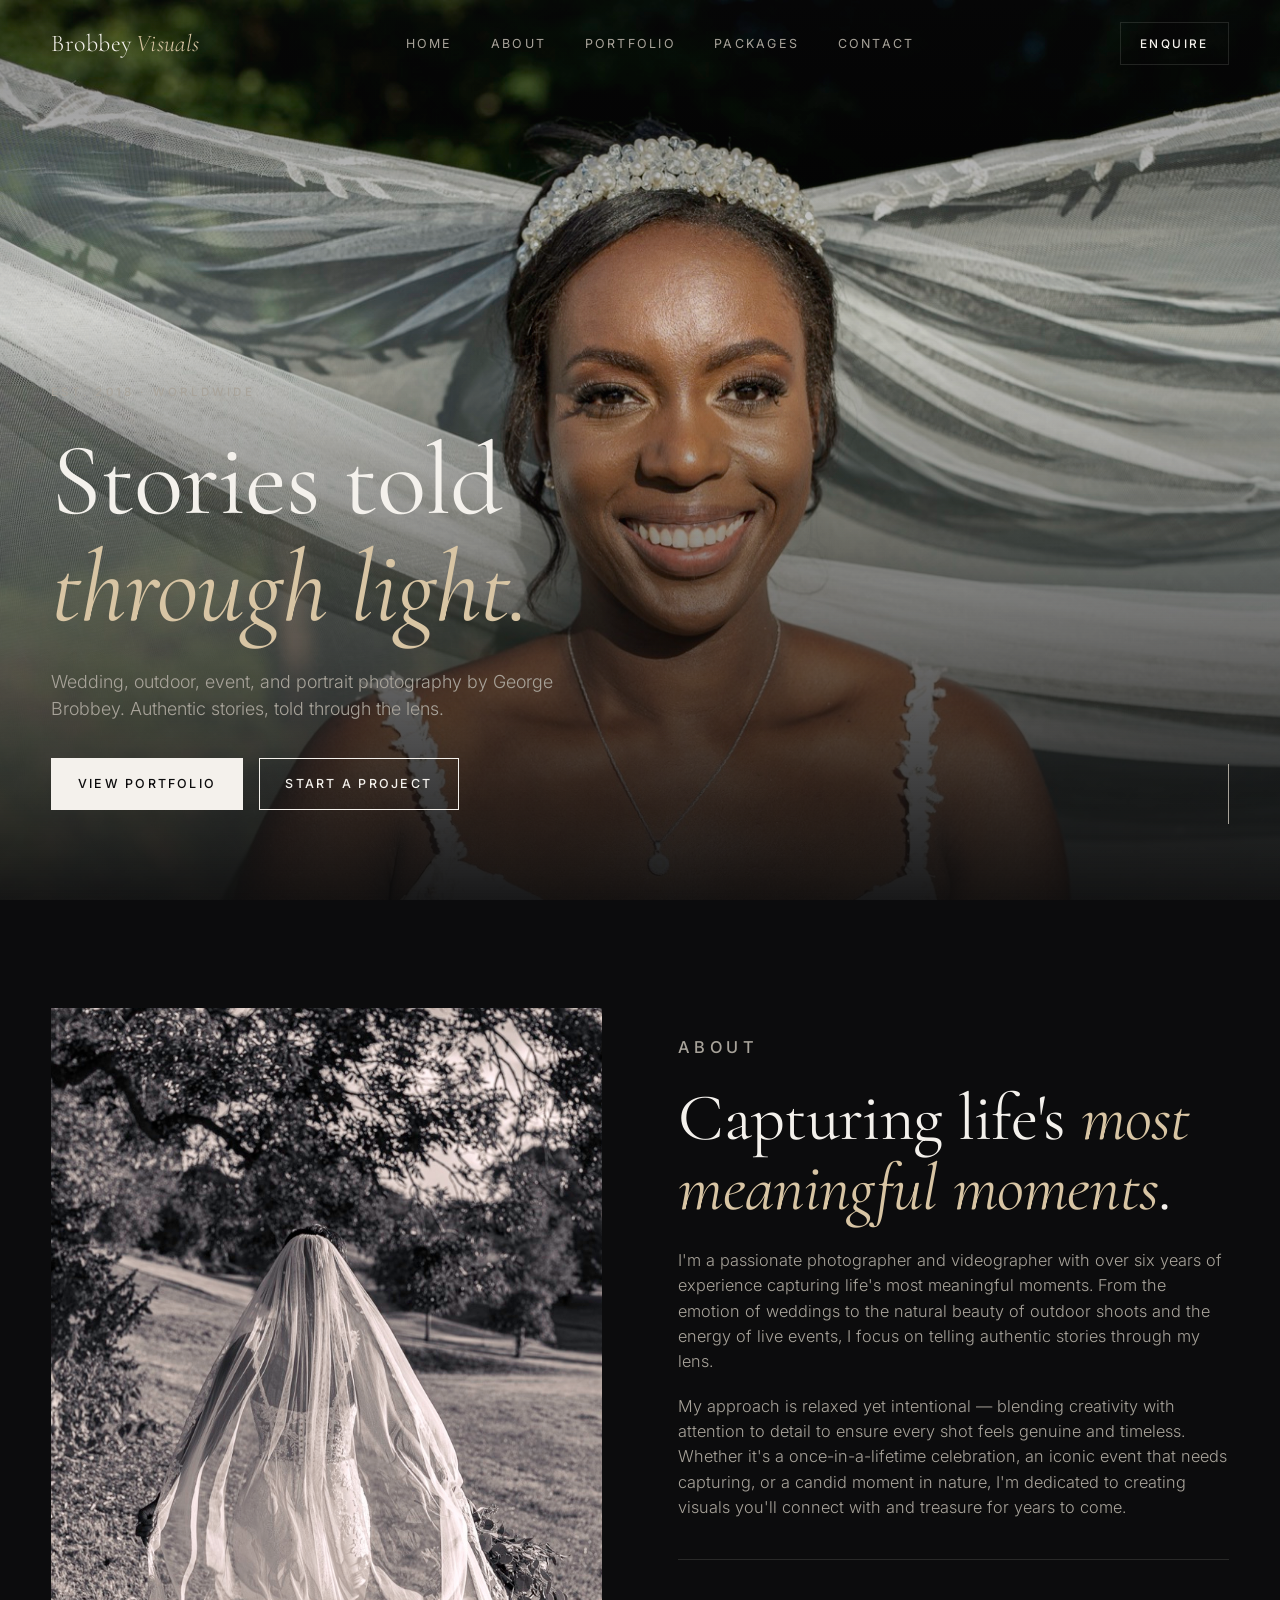
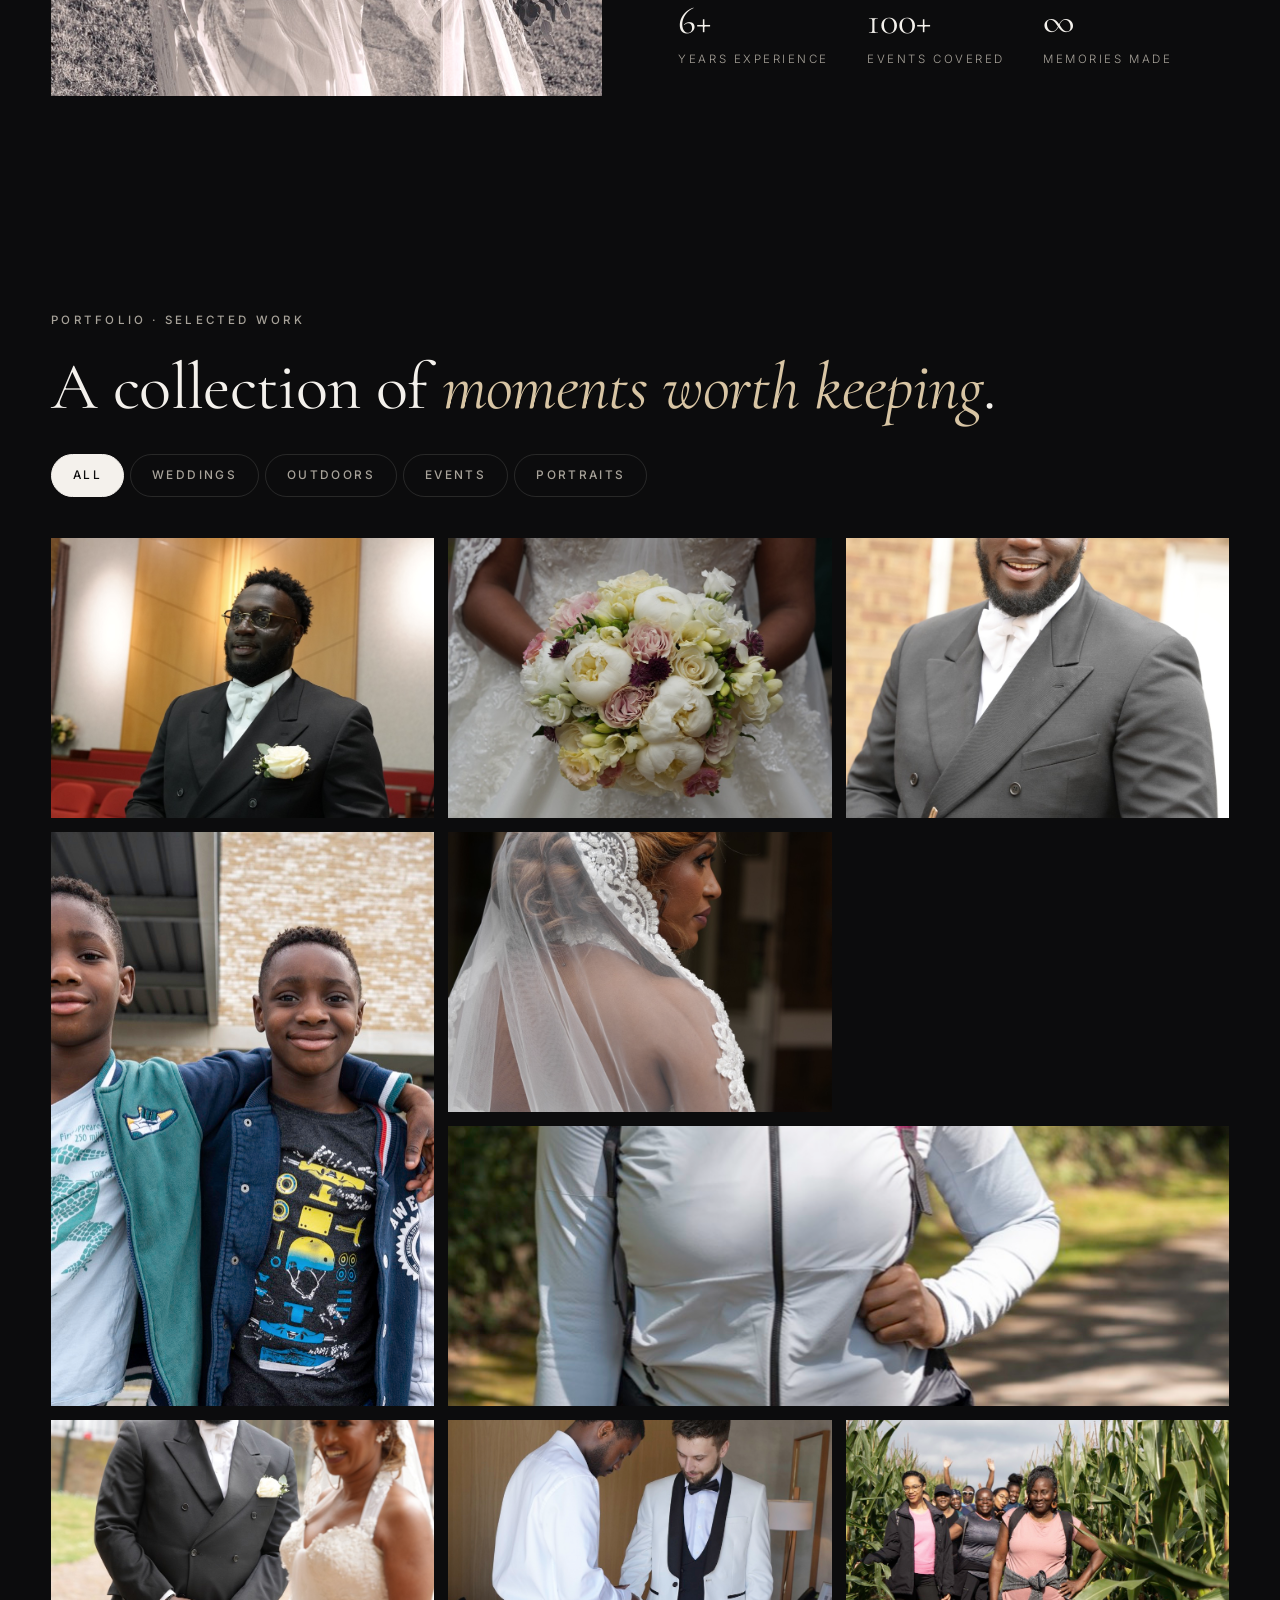
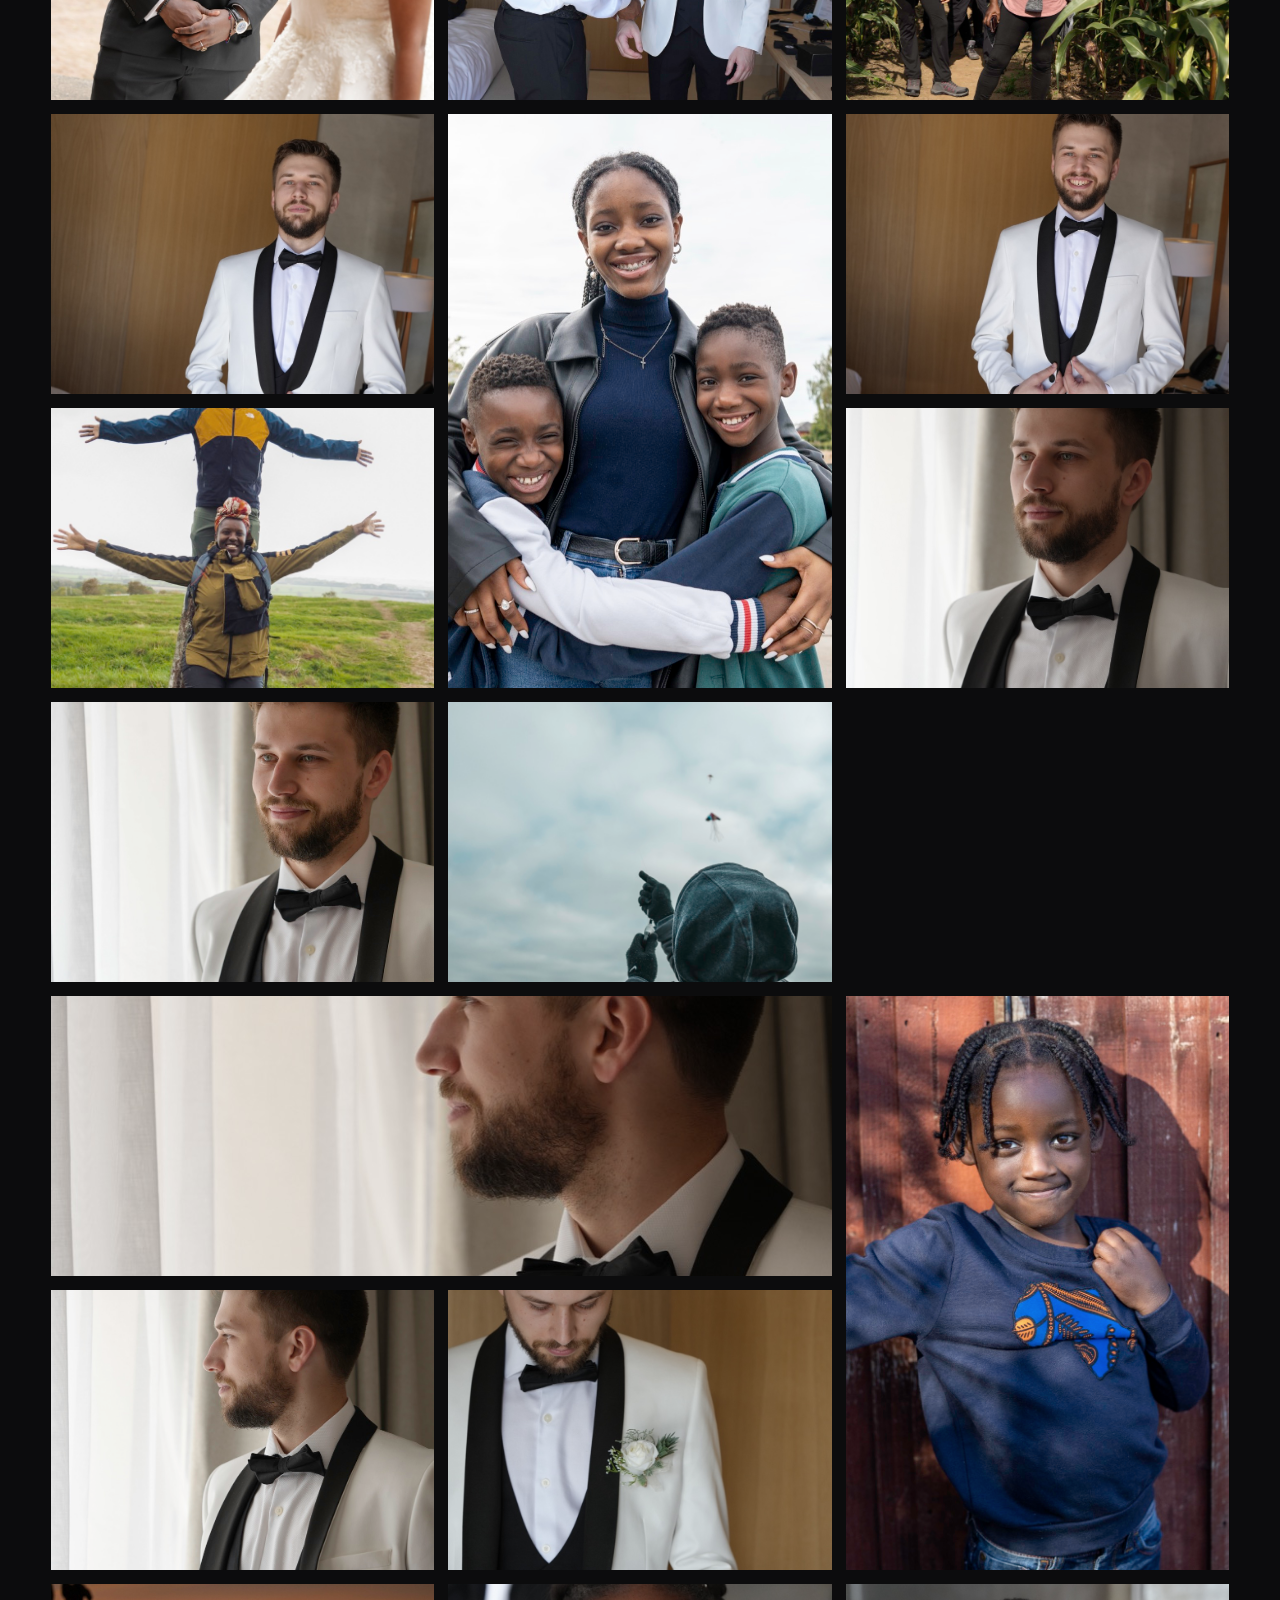
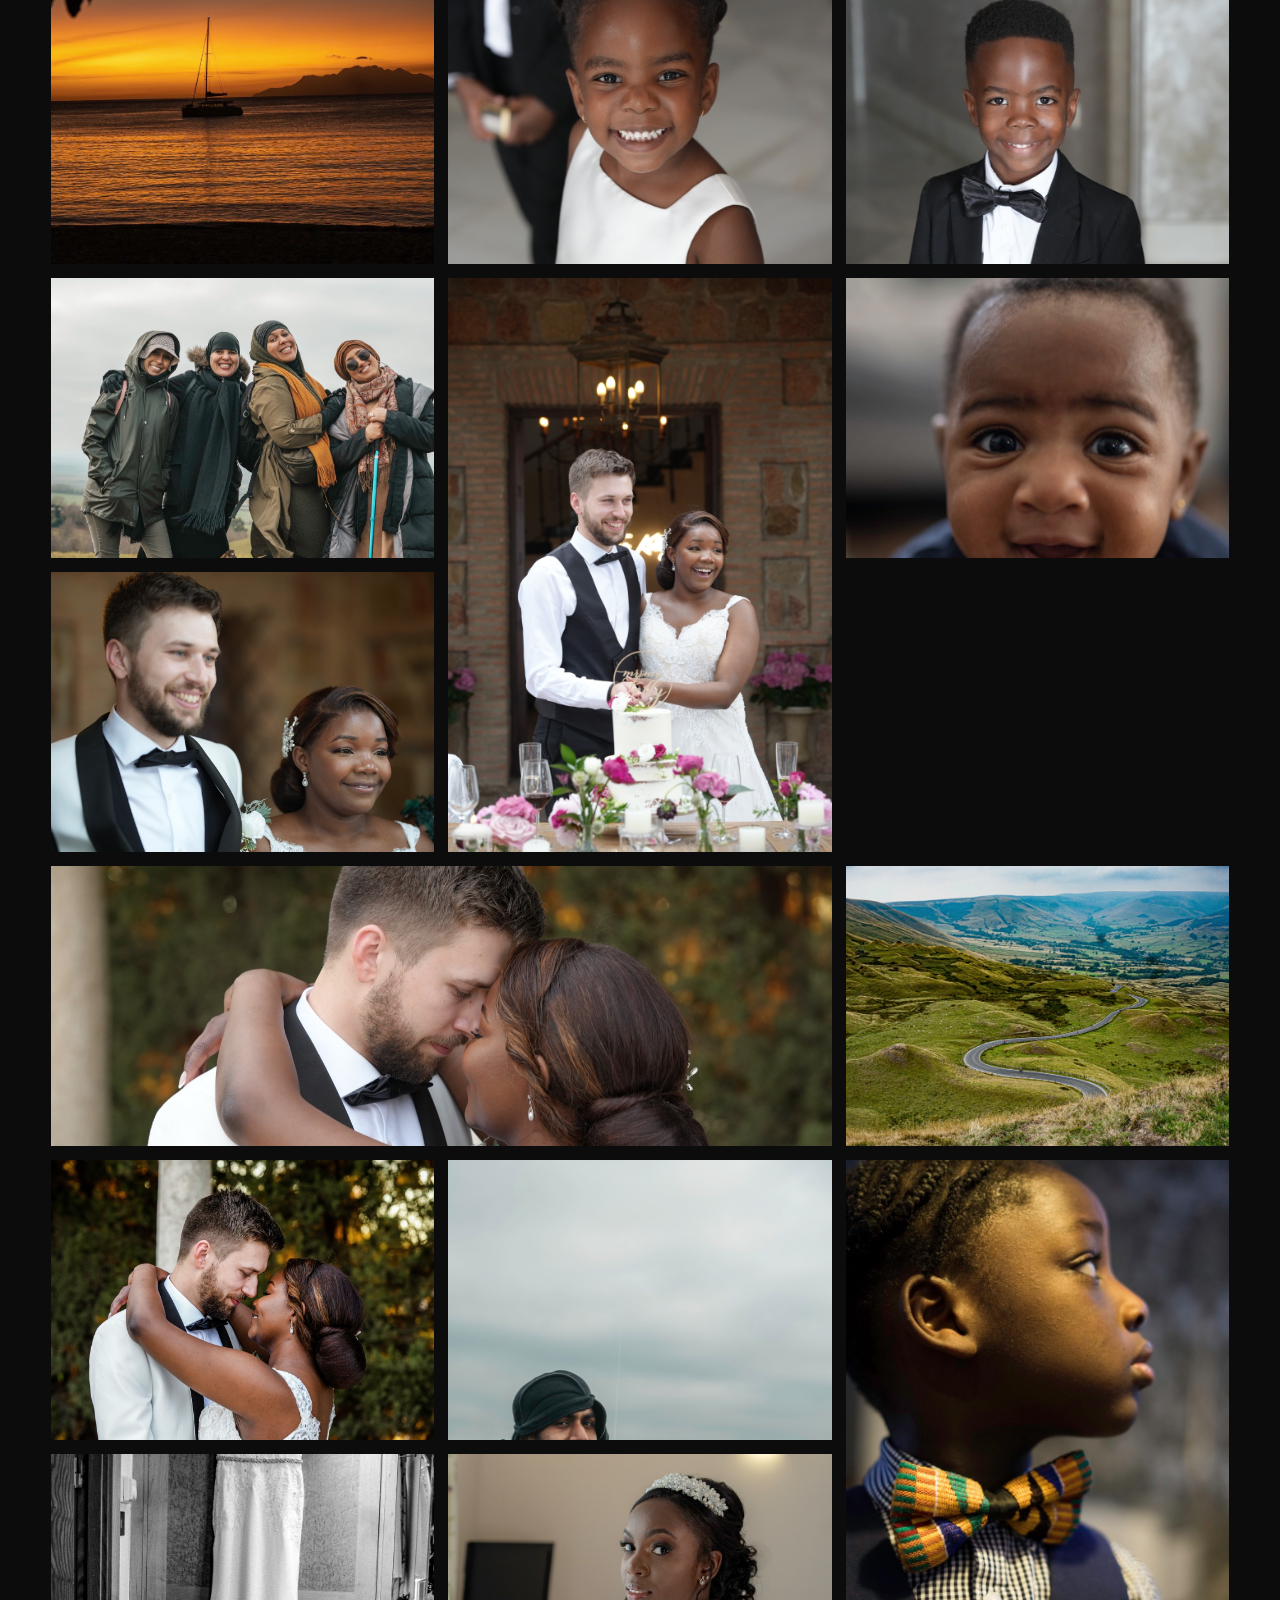
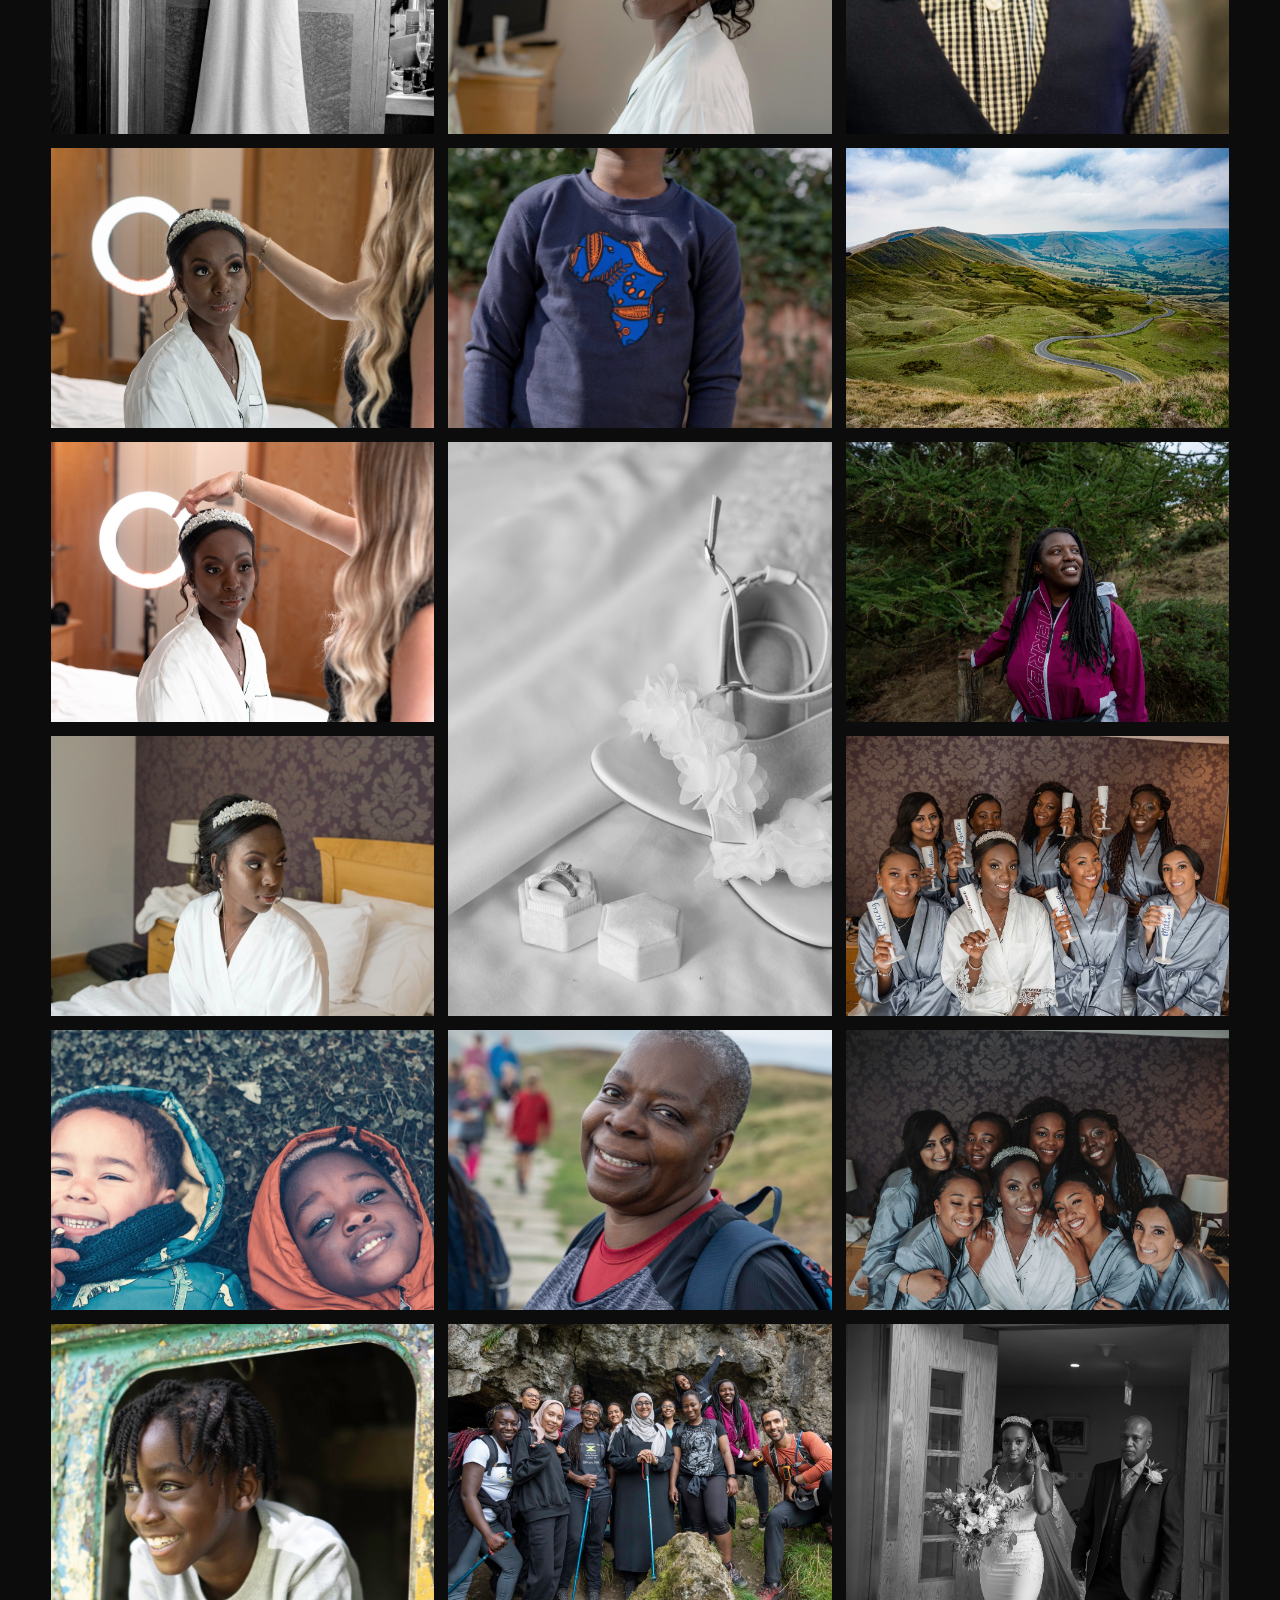
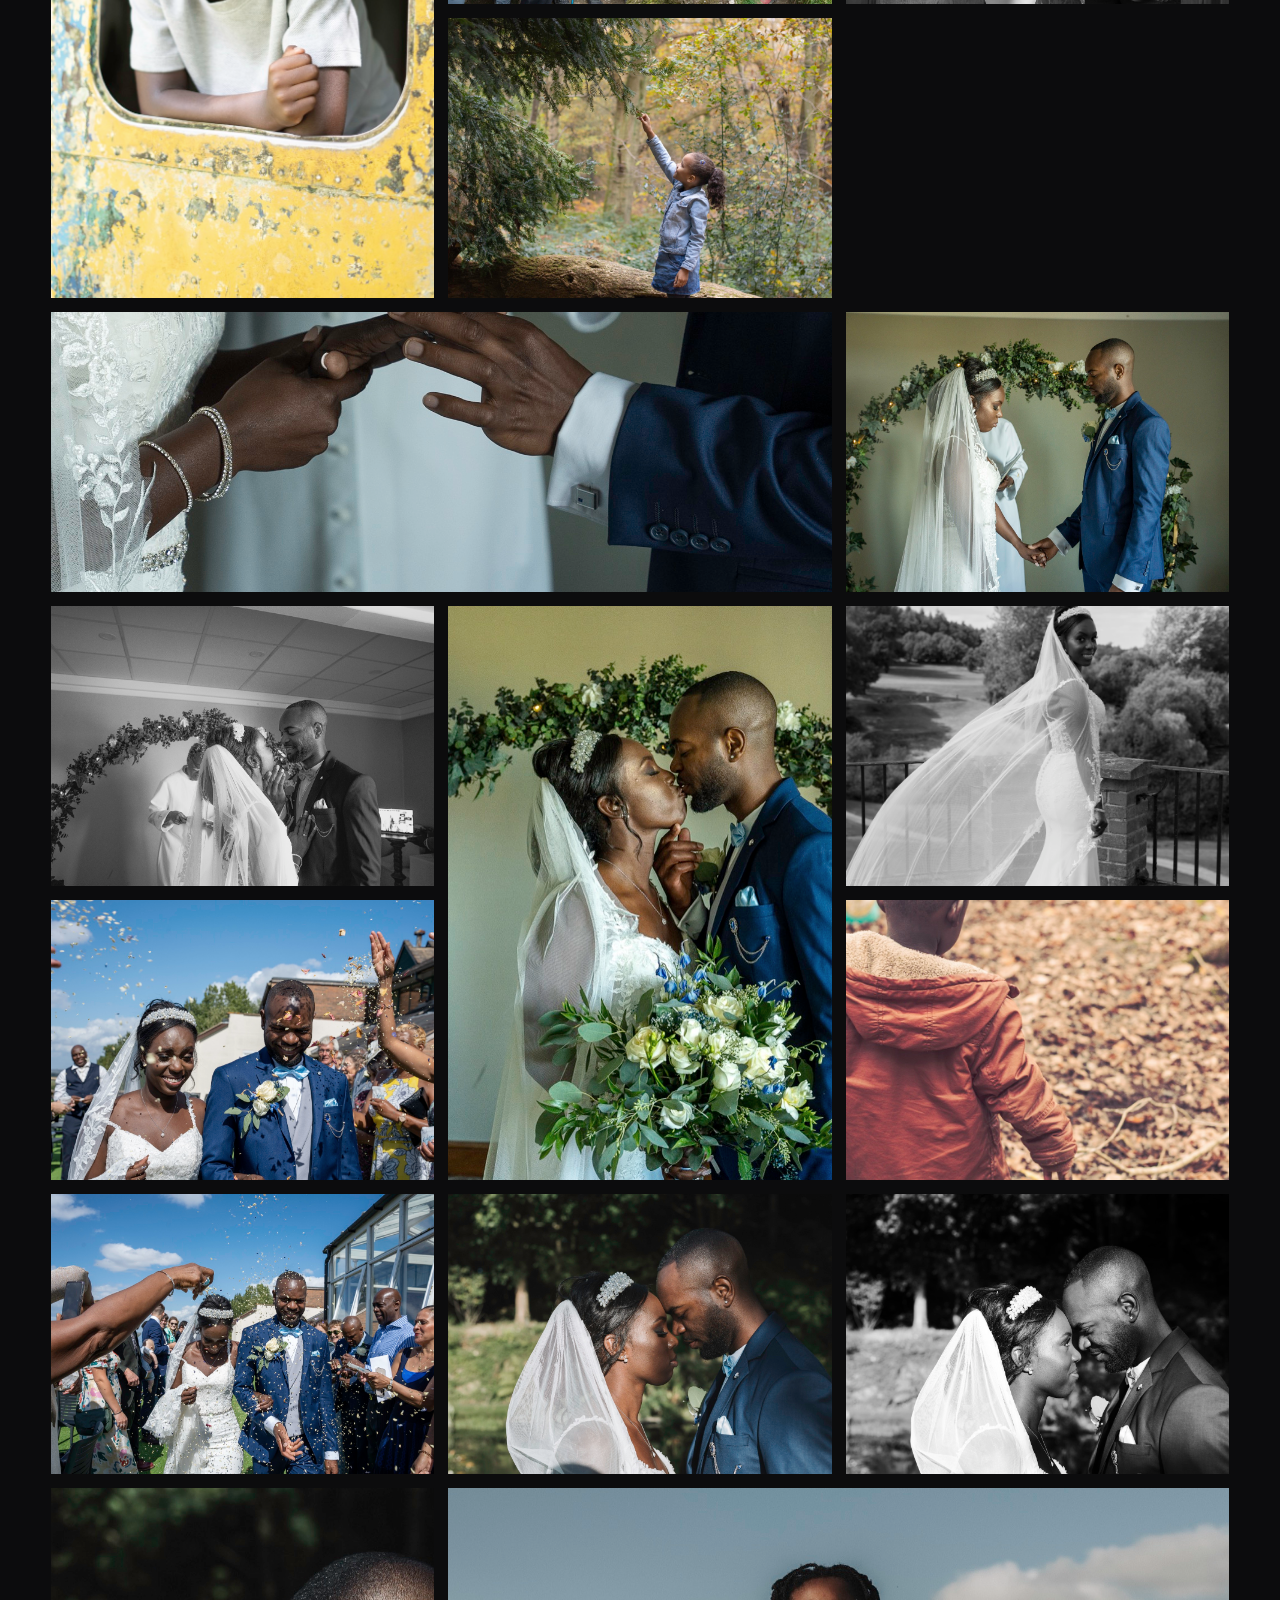
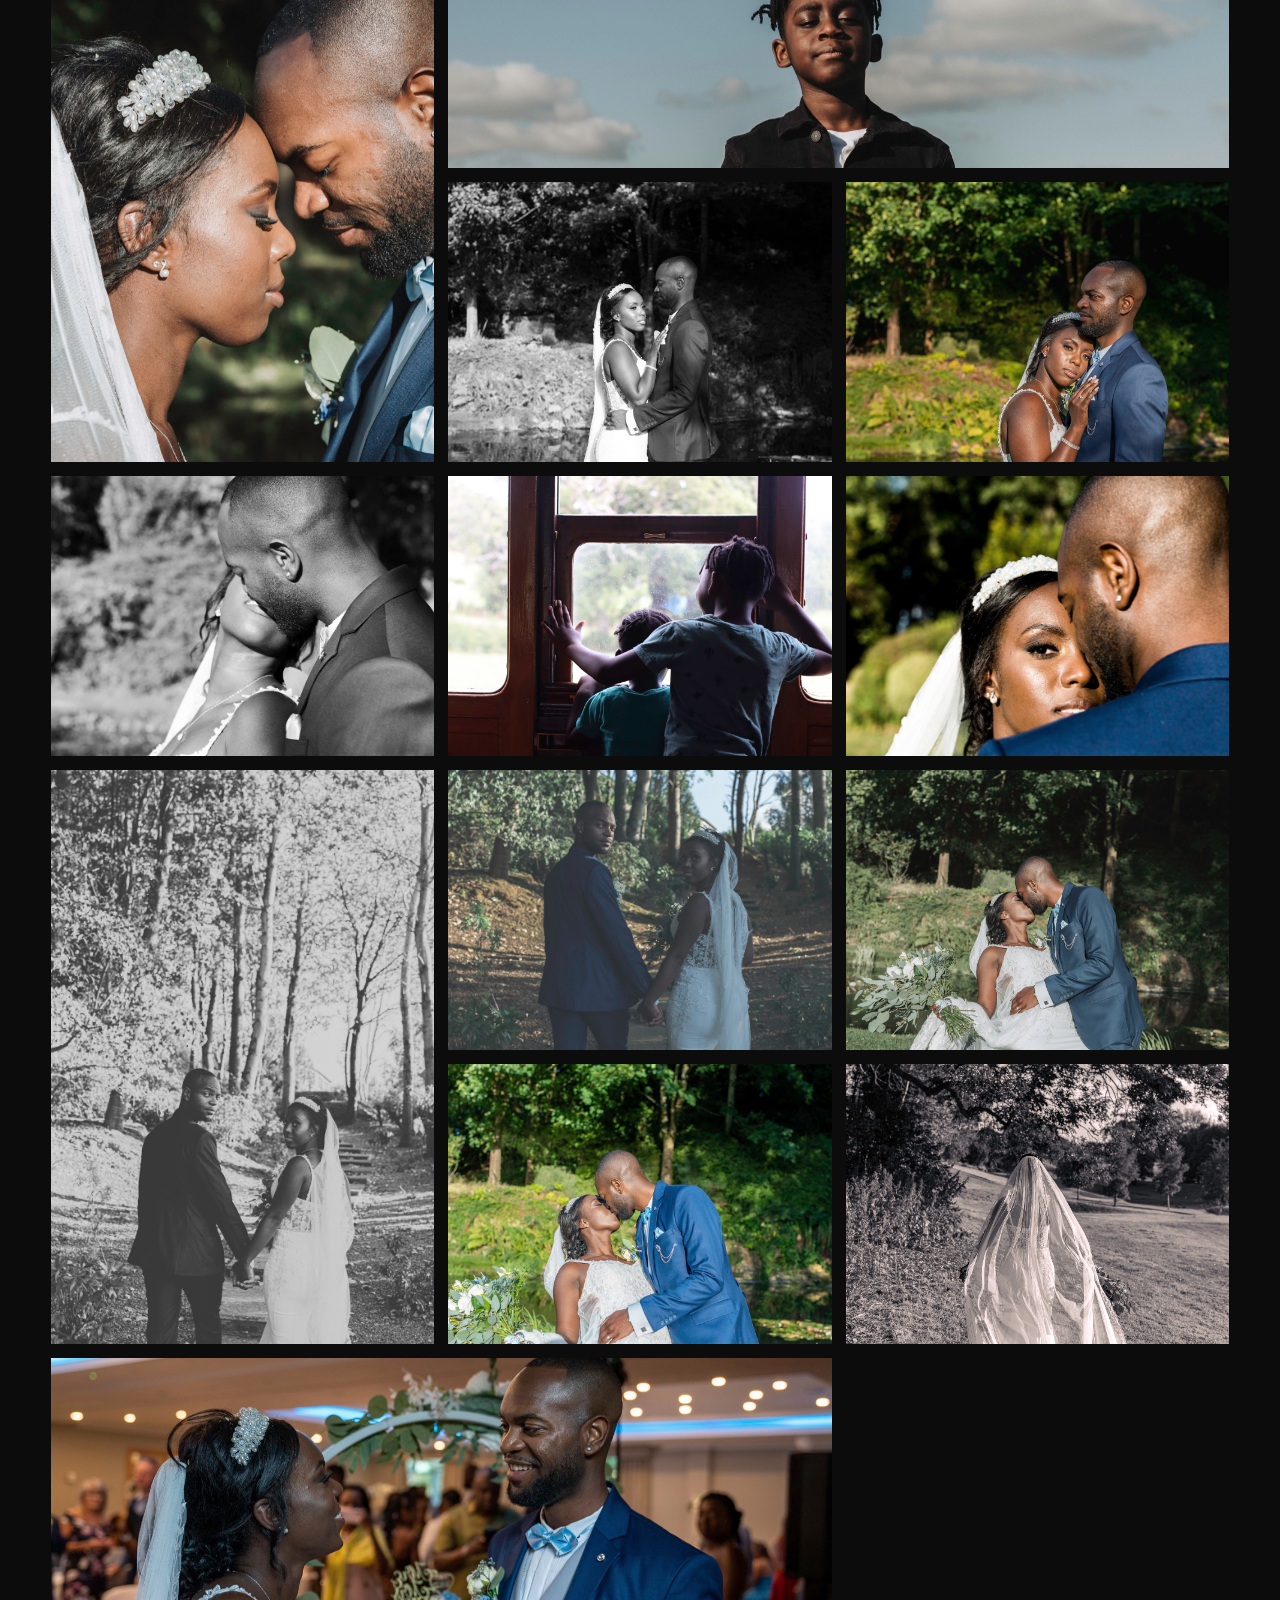
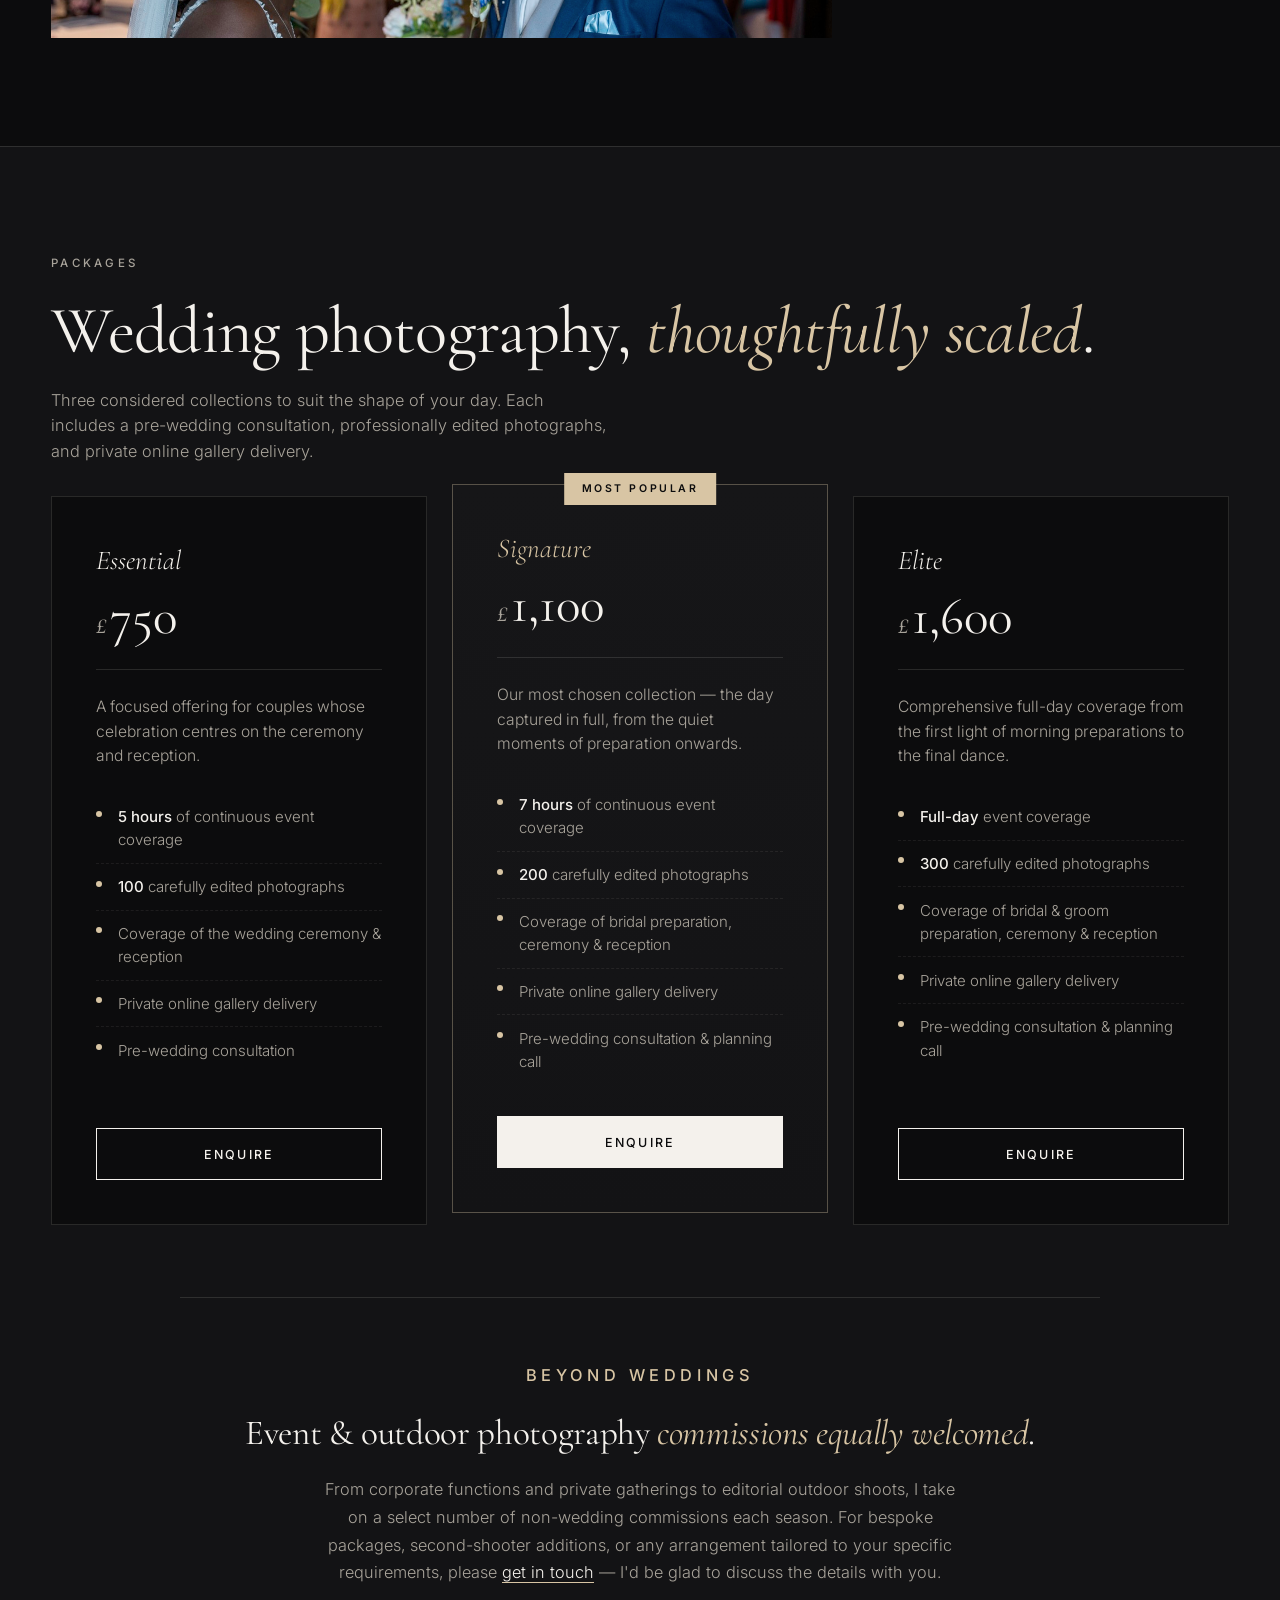
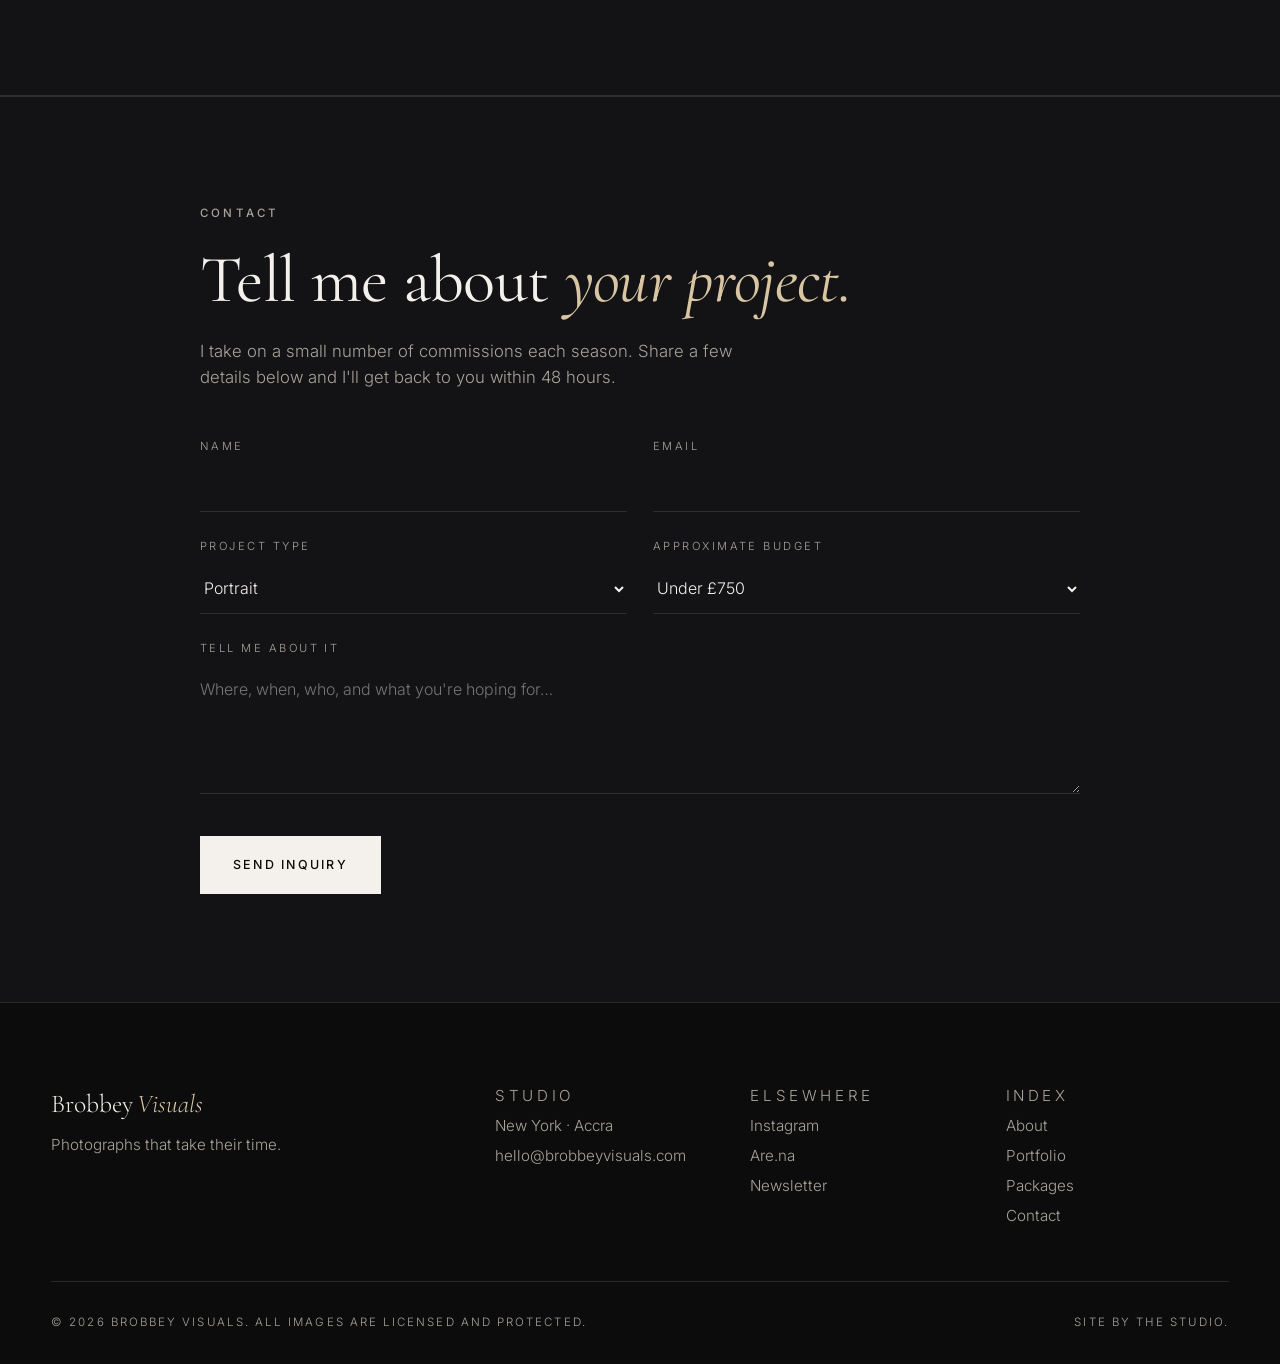
==== commit 73b4640d: "Reorder home sections and expand packages context - Swap About and Portfolio so About now follows th" ====
--- a/index.html
+++ b/index.html
@@ -48,313 +48,6 @@
   </a>
 </section>
 
-<!-- PORTFOLIO -->
-<section class="work" id="portfolio">
-  <div class="section-head">
-    <p class="eyebrow">Portfolio · Selected work</p>
-    <h2>A collection of <em>moments worth keeping</em>.</h2>
-  </div>
-
-  <div class="filters" role="tablist">
-    <button class="filter is-active" data-filter="all" role="tab">All</button>
-    <button class="filter" data-filter="weddings" role="tab">Weddings</button>
-    <button class="filter" data-filter="outdoors" role="tab">Outdoors</button>
-    <button class="filter" data-filter="events" role="tab">Events</button>
-    <button class="filter" data-filter="portraits" role="tab">Portraits</button>
-  </div>
-
-  <div class="grid" id="grid">
-    <figure class="grid__item" data-cat="weddings" data-full="images/APP03129.jpg" data-title="A first look" data-meta="Weddings · Brobbey Visuals">
-      <img src="images/APP03129.jpg" alt="Weddings photograph by Brobbey Visuals" loading="lazy" />
-      <figcaption><span>A first look</span><em>Weddings</em></figcaption>
-    </figure>
-    <figure class="grid__item" data-cat="weddings" data-full="images/APP03487.jpg" data-title="Quiet moment" data-meta="Weddings · Brobbey Visuals">
-      <img src="images/APP03487.jpg" alt="Weddings photograph by Brobbey Visuals" loading="lazy" />
-      <figcaption><span>Quiet moment</span><em>Weddings</em></figcaption>
-    </figure>
-    <figure class="grid__item" data-cat="weddings" data-full="images/APP03513.jpg" data-title="The vows" data-meta="Weddings · Brobbey Visuals">
-      <img src="images/APP03513.jpg" alt="Weddings photograph by Brobbey Visuals" loading="lazy" />
-      <figcaption><span>The vows</span><em>Weddings</em></figcaption>
-    </figure>
-    <figure class="grid__item tall" data-cat="portraits" data-full="images/DSC00479.jpg" data-title="In study" data-meta="Portraits · Brobbey Visuals">
-      <img src="images/DSC00479.jpg" alt="Portraits photograph by Brobbey Visuals" loading="lazy" />
-      <figcaption><span>In study</span><em>Portraits</em></figcaption>
-    </figure>
-    <figure class="grid__item" data-cat="weddings" data-full="images/APP03517.jpg" data-title="Confetti" data-meta="Weddings · Brobbey Visuals">
-      <img src="images/APP03517.jpg" alt="Weddings photograph by Brobbey Visuals" loading="lazy" />
-      <figcaption><span>Confetti</span><em>Weddings</em></figcaption>
-    </figure>
-    <figure class="grid__item wide" data-cat="outdoors" data-full="images/DSC02814.jpg" data-title="Open road" data-meta="Outdoors · Brobbey Visuals">
-      <img src="images/DSC02814.jpg" alt="Outdoors photograph by Brobbey Visuals" loading="lazy" />
-      <figcaption><span>Open road</span><em>Outdoors</em></figcaption>
-    </figure>
-    <figure class="grid__item" data-cat="weddings" data-full="images/APP03529.jpg" data-title="Ceremony" data-meta="Weddings · Brobbey Visuals">
-      <img src="images/APP03529.jpg" alt="Weddings photograph by Brobbey Visuals" loading="lazy" />
-      <figcaption><span>Ceremony</span><em>Weddings</em></figcaption>
-    </figure>
-    <figure class="grid__item" data-cat="weddings" data-full="images/APP04062.jpg" data-title="First touch" data-meta="Weddings · Brobbey Visuals">
-      <img src="images/APP04062.jpg" alt="Weddings photograph by Brobbey Visuals" loading="lazy" />
-      <figcaption><span>First touch</span><em>Weddings</em></figcaption>
-    </figure>
-    <figure class="grid__item" data-cat="events" data-full="images/DSC01846.jpg" data-title="Skies above" data-meta="Events · Brobbey Visuals">
-      <img src="images/DSC01846.jpg" alt="Events photograph by Brobbey Visuals" loading="lazy" />
-      <figcaption><span>Skies above</span><em>Events</em></figcaption>
-    </figure>
-    <figure class="grid__item" data-cat="weddings" data-full="images/APP04077.jpg" data-title="The ring" data-meta="Weddings · Brobbey Visuals">
-      <img src="images/APP04077.jpg" alt="Weddings photograph by Brobbey Visuals" loading="lazy" />
-      <figcaption><span>The ring</span><em>Weddings</em></figcaption>
-    </figure>
-    <figure class="grid__item tall" data-cat="portraits" data-full="images/DSC00510.jpg" data-title="Sitting" data-meta="Portraits · Brobbey Visuals">
-      <img src="images/DSC00510.jpg" alt="Portraits photograph by Brobbey Visuals" loading="lazy" />
-      <figcaption><span>Sitting</span><em>Portraits</em></figcaption>
-    </figure>
-    <figure class="grid__item" data-cat="weddings" data-full="images/APP04081.jpg" data-title="Bridal prep" data-meta="Weddings · Brobbey Visuals">
-      <img src="images/APP04081.jpg" alt="Weddings photograph by Brobbey Visuals" loading="lazy" />
-      <figcaption><span>Bridal prep</span><em>Weddings</em></figcaption>
-    </figure>
-    <figure class="grid__item" data-cat="outdoors" data-full="images/DSC04862.jpg" data-title="Wide horizons" data-meta="Outdoors · Brobbey Visuals">
-      <img src="images/DSC04862.jpg" alt="Outdoors photograph by Brobbey Visuals" loading="lazy" />
-      <figcaption><span>Wide horizons</span><em>Outdoors</em></figcaption>
-    </figure>
-    <figure class="grid__item" data-cat="weddings" data-full="images/APP04106.jpg" data-title="Bouquet" data-meta="Weddings · Brobbey Visuals">
-      <img src="images/APP04106.jpg" alt="Weddings photograph by Brobbey Visuals" loading="lazy" />
-      <figcaption><span>Bouquet</span><em>Weddings</em></figcaption>
-    </figure>
-    <figure class="grid__item" data-cat="weddings" data-full="images/APP04111.jpg" data-title="Reception" data-meta="Weddings · Brobbey Visuals">
-      <img src="images/APP04111.jpg" alt="Weddings photograph by Brobbey Visuals" loading="lazy" />
-      <figcaption><span>Reception</span><em>Weddings</em></figcaption>
-    </figure>
-    <figure class="grid__item" data-cat="events" data-full="images/DSC08200.jpg" data-title="Ascent" data-meta="Events · Brobbey Visuals">
-      <img src="images/DSC08200.jpg" alt="Events photograph by Brobbey Visuals" loading="lazy" />
-      <figcaption><span>Ascent</span><em>Events</em></figcaption>
-    </figure>
-    <figure class="grid__item wide" data-cat="weddings" data-full="images/APP04115.jpg" data-title="Together" data-meta="Weddings · Brobbey Visuals">
-      <img src="images/APP04115.jpg" alt="Weddings photograph by Brobbey Visuals" loading="lazy" />
-      <figcaption><span>Together</span><em>Weddings</em></figcaption>
-    </figure>
-    <figure class="grid__item tall" data-cat="portraits" data-full="images/DSC00859.jpg" data-title="Stillness" data-meta="Portraits · Brobbey Visuals">
-      <img src="images/DSC00859.jpg" alt="Portraits photograph by Brobbey Visuals" loading="lazy" />
-      <figcaption><span>Stillness</span><em>Portraits</em></figcaption>
-    </figure>
-    <figure class="grid__item" data-cat="weddings" data-full="images/APP04117.jpg" data-title="In her dress" data-meta="Weddings · Brobbey Visuals">
-      <img src="images/APP04117.jpg" alt="Weddings photograph by Brobbey Visuals" loading="lazy" />
-      <figcaption><span>In her dress</span><em>Weddings</em></figcaption>
-    </figure>
-    <figure class="grid__item" data-cat="weddings" data-full="images/APP04147.jpg" data-title="Stillness" data-meta="Weddings · Brobbey Visuals">
-      <img src="images/APP04147.jpg" alt="Weddings photograph by Brobbey Visuals" loading="lazy" />
-      <figcaption><span>Stillness</span><em>Weddings</em></figcaption>
-    </figure>
-    <figure class="grid__item" data-cat="outdoors" data-full="images/DSC05429.jpg" data-title="Field of light" data-meta="Outdoors · Brobbey Visuals">
-      <img src="images/DSC05429.jpg" alt="Outdoors photograph by Brobbey Visuals" loading="lazy" />
-      <figcaption><span>Field of light</span><em>Outdoors</em></figcaption>
-    </figure>
-    <figure class="grid__item" data-cat="weddings" data-full="images/APP04211.jpg" data-title="Glow" data-meta="Weddings · Brobbey Visuals">
-      <img src="images/APP04211.jpg" alt="Weddings photograph by Brobbey Visuals" loading="lazy" />
-      <figcaption><span>Glow</span><em>Weddings</em></figcaption>
-    </figure>
-    <figure class="grid__item" data-cat="weddings" data-full="images/APP04214.jpg" data-title="Light" data-meta="Weddings · Brobbey Visuals">
-      <img src="images/APP04214.jpg" alt="Weddings photograph by Brobbey Visuals" loading="lazy" />
-      <figcaption><span>Light</span><em>Weddings</em></figcaption>
-    </figure>
-    <figure class="grid__item" data-cat="events" data-full="images/DSC08245.jpg" data-title="On the trail" data-meta="Events · Brobbey Visuals">
-      <img src="images/DSC08245.jpg" alt="Events photograph by Brobbey Visuals" loading="lazy" />
-      <figcaption><span>On the trail</span><em>Events</em></figcaption>
-    </figure>
-    <figure class="grid__item tall" data-cat="weddings" data-full="images/APP04246.jpg" data-title="A first look" data-meta="Weddings · Brobbey Visuals">
-      <img src="images/APP04246.jpg" alt="Weddings photograph by Brobbey Visuals" loading="lazy" />
-      <figcaption><span>A first look</span><em>Weddings</em></figcaption>
-    </figure>
-    <figure class="grid__item" data-cat="portraits" data-full="images/DSC01246.jpg" data-title="Light study" data-meta="Portraits · Brobbey Visuals">
-      <img src="images/DSC01246.jpg" alt="Portraits photograph by Brobbey Visuals" loading="lazy" />
-      <figcaption><span>Light study</span><em>Portraits</em></figcaption>
-    </figure>
-    <figure class="grid__item" data-cat="weddings" data-full="images/APP04280.jpg" data-title="Quiet moment" data-meta="Weddings · Brobbey Visuals">
-      <img src="images/APP04280.jpg" alt="Weddings photograph by Brobbey Visuals" loading="lazy" />
-      <figcaption><span>Quiet moment</span><em>Weddings</em></figcaption>
-    </figure>
-    <figure class="grid__item wide" data-cat="weddings" data-full="images/APP04401.jpg" data-title="The vows" data-meta="Weddings · Brobbey Visuals">
-      <img src="images/APP04401.jpg" alt="Weddings photograph by Brobbey Visuals" loading="lazy" />
-      <figcaption><span>The vows</span><em>Weddings</em></figcaption>
-    </figure>
-    <figure class="grid__item" data-cat="outdoors" data-full="images/DSC08074.jpg" data-title="By the water" data-meta="Outdoors · Brobbey Visuals">
-      <img src="images/DSC08074.jpg" alt="Outdoors photograph by Brobbey Visuals" loading="lazy" />
-      <figcaption><span>By the water</span><em>Outdoors</em></figcaption>
-    </figure>
-    <figure class="grid__item" data-cat="weddings" data-full="images/APP04402.jpg" data-title="Confetti" data-meta="Weddings · Brobbey Visuals">
-      <img src="images/APP04402.jpg" alt="Weddings photograph by Brobbey Visuals" loading="lazy" />
-      <figcaption><span>Confetti</span><em>Weddings</em></figcaption>
-    </figure>
-    <figure class="grid__item" data-cat="events" data-full="images/DSC08252.jpg" data-title="Field day" data-meta="Events · Brobbey Visuals">
-      <img src="images/DSC08252.jpg" alt="Events photograph by Brobbey Visuals" loading="lazy" />
-      <figcaption><span>Field day</span><em>Events</em></figcaption>
-    </figure>
-    <figure class="grid__item tall" data-cat="portraits" data-full="images/DSC06226.jpg" data-title="Expression" data-meta="Portraits · Brobbey Visuals">
-      <img src="images/DSC06226.jpg" alt="Portraits photograph by Brobbey Visuals" loading="lazy" />
-      <figcaption><span>Expression</span><em>Portraits</em></figcaption>
-    </figure>
-    <figure class="grid__item" data-cat="weddings" data-full="images/DSC05673.jpg" data-title="Ceremony" data-meta="Weddings · Brobbey Visuals">
-      <img src="images/DSC05673.jpg" alt="Weddings photograph by Brobbey Visuals" loading="lazy" />
-      <figcaption><span>Ceremony</span><em>Weddings</em></figcaption>
-    </figure>
-    <figure class="grid__item" data-cat="weddings" data-full="images/DSC05758.jpg" data-title="First touch" data-meta="Weddings · Brobbey Visuals">
-      <img src="images/DSC05758.jpg" alt="Weddings photograph by Brobbey Visuals" loading="lazy" />
-      <figcaption><span>First touch</span><em>Weddings</em></figcaption>
-    </figure>
-    <figure class="grid__item" data-cat="weddings" data-full="images/DSC05768.jpg" data-title="The ring" data-meta="Weddings · Brobbey Visuals">
-      <img src="images/DSC05768.jpg" alt="Weddings photograph by Brobbey Visuals" loading="lazy" />
-      <figcaption><span>The ring</span><em>Weddings</em></figcaption>
-    </figure>
-    <figure class="grid__item" data-cat="portraits" data-full="images/DSC09910.jpg" data-title="Look up" data-meta="Portraits · Brobbey Visuals">
-      <img src="images/DSC09910.jpg" alt="Portraits photograph by Brobbey Visuals" loading="lazy" />
-      <figcaption><span>Look up</span><em>Portraits</em></figcaption>
-    </figure>
-    <figure class="grid__item" data-cat="outdoors" data-full="images/DSC08076.jpg" data-title="On the path" data-meta="Outdoors · Brobbey Visuals">
-      <img src="images/DSC08076.jpg" alt="Outdoors photograph by Brobbey Visuals" loading="lazy" />
-      <figcaption><span>On the path</span><em>Outdoors</em></figcaption>
-    </figure>
-    <figure class="grid__item" data-cat="weddings" data-full="images/DSC05769.jpg" data-title="Bridal prep" data-meta="Weddings · Brobbey Visuals">
-      <img src="images/DSC05769.jpg" alt="Weddings photograph by Brobbey Visuals" loading="lazy" />
-      <figcaption><span>Bridal prep</span><em>Weddings</em></figcaption>
-    </figure>
-    <figure class="grid__item tall" data-cat="weddings" data-full="images/DSC05797.jpg" data-title="Bouquet" data-meta="Weddings · Brobbey Visuals">
-      <img src="images/DSC05797.jpg" alt="Weddings photograph by Brobbey Visuals" loading="lazy" />
-      <figcaption><span>Bouquet</span><em>Weddings</em></figcaption>
-    </figure>
-    <figure class="grid__item" data-cat="events" data-full="images/DSC08601.jpg" data-title="Group portrait" data-meta="Events · Brobbey Visuals">
-      <img src="images/DSC08601.jpg" alt="Events photograph by Brobbey Visuals" loading="lazy" />
-      <figcaption><span>Group portrait</span><em>Events</em></figcaption>
-    </figure>
-    <figure class="grid__item" data-cat="weddings" data-full="images/DSC05809.jpg" data-title="Reception" data-meta="Weddings · Brobbey Visuals">
-      <img src="images/DSC05809.jpg" alt="Weddings photograph by Brobbey Visuals" loading="lazy" />
-      <figcaption><span>Reception</span><em>Weddings</em></figcaption>
-    </figure>
-    <figure class="grid__item" data-cat="weddings" data-full="images/DSC05813.jpg" data-title="Together" data-meta="Weddings · Brobbey Visuals">
-      <img src="images/DSC05813.jpg" alt="Weddings photograph by Brobbey Visuals" loading="lazy" />
-      <figcaption><span>Together</span><em>Weddings</em></figcaption>
-    </figure>
-    <figure class="grid__item" data-cat="portraits" data-full="images/IMG_4298.jpg" data-title="Quiet" data-meta="Portraits · Brobbey Visuals">
-      <img src="images/IMG_4298.jpg" alt="Portraits photograph by Brobbey Visuals" loading="lazy" />
-      <figcaption><span>Quiet</span><em>Portraits</em></figcaption>
-    </figure>
-    <figure class="grid__item" data-cat="outdoors" data-full="images/DSC08126.jpg" data-title="Quiet morning" data-meta="Outdoors · Brobbey Visuals">
-      <img src="images/DSC08126.jpg" alt="Outdoors photograph by Brobbey Visuals" loading="lazy" />
-      <figcaption><span>Quiet morning</span><em>Outdoors</em></figcaption>
-    </figure>
-    <figure class="grid__item" data-cat="weddings" data-full="images/DSC05848.jpg" data-title="In her dress" data-meta="Weddings · Brobbey Visuals">
-      <img src="images/DSC05848.jpg" alt="Weddings photograph by Brobbey Visuals" loading="lazy" />
-      <figcaption><span>In her dress</span><em>Weddings</em></figcaption>
-    </figure>
-    <figure class="grid__item tall" data-cat="weddings" data-full="images/DSC05853.jpg" data-title="Stillness" data-meta="Weddings · Brobbey Visuals">
-      <img src="images/DSC05853.jpg" alt="Weddings photograph by Brobbey Visuals" loading="lazy" />
-      <figcaption><span>Stillness</span><em>Weddings</em></figcaption>
-    </figure>
-    <figure class="grid__item" data-cat="events" data-full="images/DSC08630.jpg" data-title="Together" data-meta="Events · Brobbey Visuals">
-      <img src="images/DSC08630.jpg" alt="Events photograph by Brobbey Visuals" loading="lazy" />
-      <figcaption><span>Together</span><em>Events</em></figcaption>
-    </figure>
-    <figure class="grid__item" data-cat="weddings" data-full="images/DSC05938.jpg" data-title="Glow" data-meta="Weddings · Brobbey Visuals">
-      <img src="images/DSC05938.jpg" alt="Weddings photograph by Brobbey Visuals" loading="lazy" />
-      <figcaption><span>Glow</span><em>Weddings</em></figcaption>
-    </figure>
-    <figure class="grid__item" data-cat="portraits" data-full="images/IMG_4431.jpg" data-title="A grin" data-meta="Portraits · Brobbey Visuals">
-      <img src="images/IMG_4431.jpg" alt="Portraits photograph by Brobbey Visuals" loading="lazy" />
-      <figcaption><span>A grin</span><em>Portraits</em></figcaption>
-    </figure>
-    <figure class="grid__item wide" data-cat="weddings" data-full="images/DSC06055.jpg" data-title="Light" data-meta="Weddings · Brobbey Visuals">
-      <img src="images/DSC06055.jpg" alt="Weddings photograph by Brobbey Visuals" loading="lazy" />
-      <figcaption><span>Light</span><em>Weddings</em></figcaption>
-    </figure>
-    <figure class="grid__item" data-cat="weddings" data-full="images/DSC06066.jpg" data-title="A first look" data-meta="Weddings · Brobbey Visuals">
-      <img src="images/DSC06066.jpg" alt="Weddings photograph by Brobbey Visuals" loading="lazy" />
-      <figcaption><span>A first look</span><em>Weddings</em></figcaption>
-    </figure>
-    <figure class="grid__item" data-cat="weddings" data-full="images/DSC06076.jpg" data-title="Quiet moment" data-meta="Weddings · Brobbey Visuals">
-      <img src="images/DSC06076.jpg" alt="Weddings photograph by Brobbey Visuals" loading="lazy" />
-      <figcaption><span>Quiet moment</span><em>Weddings</em></figcaption>
-    </figure>
-    <figure class="grid__item tall" data-cat="weddings" data-full="images/DSC06082.jpg" data-title="The vows" data-meta="Weddings · Brobbey Visuals">
-      <img src="images/DSC06082.jpg" alt="Weddings photograph by Brobbey Visuals" loading="lazy" />
-      <figcaption><span>The vows</span><em>Weddings</em></figcaption>
-    </figure>
-    <figure class="grid__item" data-cat="weddings" data-full="images/DSC06349.jpg" data-title="Confetti" data-meta="Weddings · Brobbey Visuals">
-      <img src="images/DSC06349.jpg" alt="Weddings photograph by Brobbey Visuals" loading="lazy" />
-      <figcaption><span>Confetti</span><em>Weddings</em></figcaption>
-    </figure>
-    <figure class="grid__item" data-cat="weddings" data-full="images/DSC06385.jpg" data-title="Ceremony" data-meta="Weddings · Brobbey Visuals">
-      <img src="images/DSC06385.jpg" alt="Weddings photograph by Brobbey Visuals" loading="lazy" />
-      <figcaption><span>Ceremony</span><em>Weddings</em></figcaption>
-    </figure>
-    <figure class="grid__item" data-cat="portraits" data-full="images/IMG_4544.jpg" data-title="In repose" data-meta="Portraits · Brobbey Visuals">
-      <img src="images/IMG_4544.jpg" alt="Portraits photograph by Brobbey Visuals" loading="lazy" />
-      <figcaption><span>In repose</span><em>Portraits</em></figcaption>
-    </figure>
-    <figure class="grid__item" data-cat="weddings" data-full="images/DSC06390.jpg" data-title="First touch" data-meta="Weddings · Brobbey Visuals">
-      <img src="images/DSC06390.jpg" alt="Weddings photograph by Brobbey Visuals" loading="lazy" />
-      <figcaption><span>First touch</span><em>Weddings</em></figcaption>
-    </figure>
-    <figure class="grid__item" data-cat="weddings" data-full="images/DSC06856.jpg" data-title="The ring" data-meta="Weddings · Brobbey Visuals">
-      <img src="images/DSC06856.jpg" alt="Weddings photograph by Brobbey Visuals" loading="lazy" />
-      <figcaption><span>The ring</span><em>Weddings</em></figcaption>
-    </figure>
-    <figure class="grid__item" data-cat="weddings" data-full="images/DSC06861.jpg" data-title="Bridal prep" data-meta="Weddings · Brobbey Visuals">
-      <img src="images/DSC06861.jpg" alt="Weddings photograph by Brobbey Visuals" loading="lazy" />
-      <figcaption><span>Bridal prep</span><em>Weddings</em></figcaption>
-    </figure>
-    <figure class="grid__item tall" data-cat="weddings" data-full="images/DSC06873.jpg" data-title="Bouquet" data-meta="Weddings · Brobbey Visuals">
-      <img src="images/DSC06873.jpg" alt="Weddings photograph by Brobbey Visuals" loading="lazy" />
-      <figcaption><span>Bouquet</span><em>Weddings</em></figcaption>
-    </figure>
-    <figure class="grid__item wide" data-cat="portraits" data-full="images/IMG_6022.jpg" data-title="Hands" data-meta="Portraits · Brobbey Visuals">
-      <img src="images/IMG_6022.jpg" alt="Portraits photograph by Brobbey Visuals" loading="lazy" />
-      <figcaption><span>Hands</span><em>Portraits</em></figcaption>
-    </figure>
-    <figure class="grid__item" data-cat="weddings" data-full="images/DSC06885.jpg" data-title="Reception" data-meta="Weddings · Brobbey Visuals">
-      <img src="images/DSC06885.jpg" alt="Weddings photograph by Brobbey Visuals" loading="lazy" />
-      <figcaption><span>Reception</span><em>Weddings</em></figcaption>
-    </figure>
-    <figure class="grid__item" data-cat="weddings" data-full="images/DSC06892.jpg" data-title="Together" data-meta="Weddings · Brobbey Visuals">
-      <img src="images/DSC06892.jpg" alt="Weddings photograph by Brobbey Visuals" loading="lazy" />
-      <figcaption><span>Together</span><em>Weddings</em></figcaption>
-    </figure>
-    <figure class="grid__item" data-cat="weddings" data-full="images/DSC06930.jpg" data-title="In her dress" data-meta="Weddings · Brobbey Visuals">
-      <img src="images/DSC06930.jpg" alt="Weddings photograph by Brobbey Visuals" loading="lazy" />
-      <figcaption><span>In her dress</span><em>Weddings</em></figcaption>
-    </figure>
-    <figure class="grid__item" data-cat="portraits" data-full="images/20200826140049_IMG_2694.jpg" data-title="In study" data-meta="Portraits · Brobbey Visuals">
-      <img src="images/20200826140049_IMG_2694.jpg" alt="Portraits photograph by Brobbey Visuals" loading="lazy" />
-      <figcaption><span>In study</span><em>Portraits</em></figcaption>
-    </figure>
-    <figure class="grid__item" data-cat="weddings" data-full="images/DSC06984.jpg" data-title="Stillness" data-meta="Weddings · Brobbey Visuals">
-      <img src="images/DSC06984.jpg" alt="Weddings photograph by Brobbey Visuals" loading="lazy" />
-      <figcaption><span>Stillness</span><em>Weddings</em></figcaption>
-    </figure>
-    <figure class="grid__item tall" data-cat="weddings" data-full="images/DSC06996.jpg" data-title="Glow" data-meta="Weddings · Brobbey Visuals">
-      <img src="images/DSC06996.jpg" alt="Weddings photograph by Brobbey Visuals" loading="lazy" />
-      <figcaption><span>Glow</span><em>Weddings</em></figcaption>
-    </figure>
-    <figure class="grid__item" data-cat="weddings" data-full="images/DSC07002.jpg" data-title="Light" data-meta="Weddings · Brobbey Visuals">
-      <img src="images/DSC07002.jpg" alt="Weddings photograph by Brobbey Visuals" loading="lazy" />
-      <figcaption><span>Light</span><em>Weddings</em></figcaption>
-    </figure>
-    <figure class="grid__item" data-cat="weddings" data-full="images/DSC07042.jpg" data-title="A first look" data-meta="Weddings · Brobbey Visuals">
-      <img src="images/DSC07042.jpg" alt="Weddings photograph by Brobbey Visuals" loading="lazy" />
-      <figcaption><span>A first look</span><em>Weddings</em></figcaption>
-    </figure>
-    <figure class="grid__item" data-cat="weddings" data-full="images/DSC07043.jpg" data-title="Quiet moment" data-meta="Weddings · Brobbey Visuals">
-      <img src="images/DSC07043.jpg" alt="Weddings photograph by Brobbey Visuals" loading="lazy" />
-      <figcaption><span>Quiet moment</span><em>Weddings</em></figcaption>
-    </figure>
-    <figure class="grid__item" data-cat="weddings" data-full="images/DSC07101.jpg" data-title="The vows" data-meta="Weddings · Brobbey Visuals">
-      <img src="images/DSC07101.jpg" alt="Weddings photograph by Brobbey Visuals" loading="lazy" />
-      <figcaption><span>The vows</span><em>Weddings</em></figcaption>
-    </figure>
-    <figure class="grid__item wide" data-cat="weddings" data-full="images/DSC07220.jpg" data-title="Confetti" data-meta="Weddings · Brobbey Visuals">
-      <img src="images/DSC07220.jpg" alt="Weddings photograph by Brobbey Visuals" loading="lazy" />
-      <figcaption><span>Confetti</span><em>Weddings</em></figcaption>
-    </figure>
-  </div>
-</section>
-
 <!-- ABOUT -->
 <section class="about" id="about">
   <div class="about__media">
@@ -373,12 +66,319 @@
   </div>
 </section>
 
+<!-- PORTFOLIO -->
+<section class="work" id="portfolio">
+  <div class="section-head">
+    <p class="eyebrow">Portfolio · Selected work</p>
+    <h2>A collection of <em>moments worth keeping</em>.</h2>
+  </div>
+
+  <div class="filters" role="tablist">
+    <button class="filter is-active" data-filter="all" role="tab">All</button>
+    <button class="filter" data-filter="weddings" role="tab">Weddings</button>
+    <button class="filter" data-filter="outdoors" role="tab">Outdoors</button>
+    <button class="filter" data-filter="events" role="tab">Events</button>
+    <button class="filter" data-filter="portraits" role="tab">Portraits</button>
+  </div>
+
+  <div class="grid" id="grid">
+    <figure class="grid__item" data-cat="weddings" data-full="images/APP03129.jpg" data-title="A first look" data-meta="Weddings · Brobbey Visuals">
+      <img src="images/APP03129.jpg" alt="Weddings photograph by Brobbey Visuals" loading="lazy" />
+      <figcaption><span>A first look</span><em>Weddings</em></figcaption>
+    </figure>
+    <figure class="grid__item" data-cat="weddings" data-full="images/APP03487.jpg" data-title="Quiet moment" data-meta="Weddings · Brobbey Visuals">
+      <img src="images/APP03487.jpg" alt="Weddings photograph by Brobbey Visuals" loading="lazy" />
+      <figcaption><span>Quiet moment</span><em>Weddings</em></figcaption>
+    </figure>
+    <figure class="grid__item" data-cat="weddings" data-full="images/APP03513.jpg" data-title="The vows" data-meta="Weddings · Brobbey Visuals">
+      <img src="images/APP03513.jpg" alt="Weddings photograph by Brobbey Visuals" loading="lazy" />
+      <figcaption><span>The vows</span><em>Weddings</em></figcaption>
+    </figure>
+    <figure class="grid__item tall" data-cat="portraits" data-full="images/DSC00479.jpg" data-title="In study" data-meta="Portraits · Brobbey Visuals">
+      <img src="images/DSC00479.jpg" alt="Portraits photograph by Brobbey Visuals" loading="lazy" />
+      <figcaption><span>In study</span><em>Portraits</em></figcaption>
+    </figure>
+    <figure class="grid__item" data-cat="weddings" data-full="images/APP03517.jpg" data-title="Confetti" data-meta="Weddings · Brobbey Visuals">
+      <img src="images/APP03517.jpg" alt="Weddings photograph by Brobbey Visuals" loading="lazy" />
+      <figcaption><span>Confetti</span><em>Weddings</em></figcaption>
+    </figure>
+    <figure class="grid__item wide" data-cat="outdoors" data-full="images/DSC02814.jpg" data-title="Open road" data-meta="Outdoors · Brobbey Visuals">
+      <img src="images/DSC02814.jpg" alt="Outdoors photograph by Brobbey Visuals" loading="lazy" />
+      <figcaption><span>Open road</span><em>Outdoors</em></figcaption>
+    </figure>
+    <figure class="grid__item" data-cat="weddings" data-full="images/APP03529.jpg" data-title="Ceremony" data-meta="Weddings · Brobbey Visuals">
+      <img src="images/APP03529.jpg" alt="Weddings photograph by Brobbey Visuals" loading="lazy" />
+      <figcaption><span>Ceremony</span><em>Weddings</em></figcaption>
+    </figure>
+    <figure class="grid__item" data-cat="weddings" data-full="images/APP04062.jpg" data-title="First touch" data-meta="Weddings · Brobbey Visuals">
+      <img src="images/APP04062.jpg" alt="Weddings photograph by Brobbey Visuals" loading="lazy" />
+      <figcaption><span>First touch</span><em>Weddings</em></figcaption>
+    </figure>
+    <figure class="grid__item" data-cat="events" data-full="images/DSC01846.jpg" data-title="Skies above" data-meta="Events · Brobbey Visuals">
+      <img src="images/DSC01846.jpg" alt="Events photograph by Brobbey Visuals" loading="lazy" />
+      <figcaption><span>Skies above</span><em>Events</em></figcaption>
+    </figure>
+    <figure class="grid__item" data-cat="weddings" data-full="images/APP04077.jpg" data-title="The ring" data-meta="Weddings · Brobbey Visuals">
+      <img src="images/APP04077.jpg" alt="Weddings photograph by Brobbey Visuals" loading="lazy" />
+      <figcaption><span>The ring</span><em>Weddings</em></figcaption>
+    </figure>
+    <figure class="grid__item tall" data-cat="portraits" data-full="images/DSC00510.jpg" data-title="Sitting" data-meta="Portraits · Brobbey Visuals">
+      <img src="images/DSC00510.jpg" alt="Portraits photograph by Brobbey Visuals" loading="lazy" />
+      <figcaption><span>Sitting</span><em>Portraits</em></figcaption>
+    </figure>
+    <figure class="grid__item" data-cat="weddings" data-full="images/APP04081.jpg" data-title="Bridal prep" data-meta="Weddings · Brobbey Visuals">
+      <img src="images/APP04081.jpg" alt="Weddings photograph by Brobbey Visuals" loading="lazy" />
+      <figcaption><span>Bridal prep</span><em>Weddings</em></figcaption>
+    </figure>
+    <figure class="grid__item" data-cat="outdoors" data-full="images/DSC04862.jpg" data-title="Wide horizons" data-meta="Outdoors · Brobbey Visuals">
+      <img src="images/DSC04862.jpg" alt="Outdoors photograph by Brobbey Visuals" loading="lazy" />
+      <figcaption><span>Wide horizons</span><em>Outdoors</em></figcaption>
+    </figure>
+    <figure class="grid__item" data-cat="weddings" data-full="images/APP04106.jpg" data-title="Bouquet" data-meta="Weddings · Brobbey Visuals">
+      <img src="images/APP04106.jpg" alt="Weddings photograph by Brobbey Visuals" loading="lazy" />
+      <figcaption><span>Bouquet</span><em>Weddings</em></figcaption>
+    </figure>
+    <figure class="grid__item" data-cat="weddings" data-full="images/APP04111.jpg" data-title="Reception" data-meta="Weddings · Brobbey Visuals">
+      <img src="images/APP04111.jpg" alt="Weddings photograph by Brobbey Visuals" loading="lazy" />
+      <figcaption><span>Reception</span><em>Weddings</em></figcaption>
+    </figure>
+    <figure class="grid__item" data-cat="events" data-full="images/DSC08200.jpg" data-title="Ascent" data-meta="Events · Brobbey Visuals">
+      <img src="images/DSC08200.jpg" alt="Events photograph by Brobbey Visuals" loading="lazy" />
+      <figcaption><span>Ascent</span><em>Events</em></figcaption>
+    </figure>
+    <figure class="grid__item wide" data-cat="weddings" data-full="images/APP04115.jpg" data-title="Together" data-meta="Weddings · Brobbey Visuals">
+      <img src="images/APP04115.jpg" alt="Weddings photograph by Brobbey Visuals" loading="lazy" />
+      <figcaption><span>Together</span><em>Weddings</em></figcaption>
+    </figure>
+    <figure class="grid__item tall" data-cat="portraits" data-full="images/DSC00859.jpg" data-title="Stillness" data-meta="Portraits · Brobbey Visuals">
+      <img src="images/DSC00859.jpg" alt="Portraits photograph by Brobbey Visuals" loading="lazy" />
+      <figcaption><span>Stillness</span><em>Portraits</em></figcaption>
+    </figure>
+    <figure class="grid__item" data-cat="weddings" data-full="images/APP04117.jpg" data-title="In her dress" data-meta="Weddings · Brobbey Visuals">
+      <img src="images/APP04117.jpg" alt="Weddings photograph by Brobbey Visuals" loading="lazy" />
+      <figcaption><span>In her dress</span><em>Weddings</em></figcaption>
+    </figure>
+    <figure class="grid__item" data-cat="weddings" data-full="images/APP04147.jpg" data-title="Stillness" data-meta="Weddings · Brobbey Visuals">
+      <img src="images/APP04147.jpg" alt="Weddings photograph by Brobbey Visuals" loading="lazy" />
+      <figcaption><span>Stillness</span><em>Weddings</em></figcaption>
+    </figure>
+    <figure class="grid__item" data-cat="outdoors" data-full="images/DSC05429.jpg" data-title="Field of light" data-meta="Outdoors · Brobbey Visuals">
+      <img src="images/DSC05429.jpg" alt="Outdoors photograph by Brobbey Visuals" loading="lazy" />
+      <figcaption><span>Field of light</span><em>Outdoors</em></figcaption>
+    </figure>
+    <figure class="grid__item" data-cat="weddings" data-full="images/APP04211.jpg" data-title="Glow" data-meta="Weddings · Brobbey Visuals">
+      <img src="images/APP04211.jpg" alt="Weddings photograph by Brobbey Visuals" loading="lazy" />
+      <figcaption><span>Glow</span><em>Weddings</em></figcaption>
+    </figure>
+    <figure class="grid__item" data-cat="weddings" data-full="images/APP04214.jpg" data-title="Light" data-meta="Weddings · Brobbey Visuals">
+      <img src="images/APP04214.jpg" alt="Weddings photograph by Brobbey Visuals" loading="lazy" />
+      <figcaption><span>Light</span><em>Weddings</em></figcaption>
+    </figure>
+    <figure class="grid__item" data-cat="events" data-full="images/DSC08245.jpg" data-title="On the trail" data-meta="Events · Brobbey Visuals">
+      <img src="images/DSC08245.jpg" alt="Events photograph by Brobbey Visuals" loading="lazy" />
+      <figcaption><span>On the trail</span><em>Events</em></figcaption>
+    </figure>
+    <figure class="grid__item tall" data-cat="weddings" data-full="images/APP04246.jpg" data-title="A first look" data-meta="Weddings · Brobbey Visuals">
+      <img src="images/APP04246.jpg" alt="Weddings photograph by Brobbey Visuals" loading="lazy" />
+      <figcaption><span>A first look</span><em>Weddings</em></figcaption>
+    </figure>
+    <figure class="grid__item" data-cat="portraits" data-full="images/DSC01246.jpg" data-title="Light study" data-meta="Portraits · Brobbey Visuals">
+      <img src="images/DSC01246.jpg" alt="Portraits photograph by Brobbey Visuals" loading="lazy" />
+      <figcaption><span>Light study</span><em>Portraits</em></figcaption>
+    </figure>
+    <figure class="grid__item" data-cat="weddings" data-full="images/APP04280.jpg" data-title="Quiet moment" data-meta="Weddings · Brobbey Visuals">
+      <img src="images/APP04280.jpg" alt="Weddings photograph by Brobbey Visuals" loading="lazy" />
+      <figcaption><span>Quiet moment</span><em>Weddings</em></figcaption>
+    </figure>
+    <figure class="grid__item wide" data-cat="weddings" data-full="images/APP04401.jpg" data-title="The vows" data-meta="Weddings · Brobbey Visuals">
+      <img src="images/APP04401.jpg" alt="Weddings photograph by Brobbey Visuals" loading="lazy" />
+      <figcaption><span>The vows</span><em>Weddings</em></figcaption>
+    </figure>
+    <figure class="grid__item" data-cat="outdoors" data-full="images/DSC08074.jpg" data-title="By the water" data-meta="Outdoors · Brobbey Visuals">
+      <img src="images/DSC08074.jpg" alt="Outdoors photograph by Brobbey Visuals" loading="lazy" />
+      <figcaption><span>By the water</span><em>Outdoors</em></figcaption>
+    </figure>
+    <figure class="grid__item" data-cat="weddings" data-full="images/APP04402.jpg" data-title="Confetti" data-meta="Weddings · Brobbey Visuals">
+      <img src="images/APP04402.jpg" alt="Weddings photograph by Brobbey Visuals" loading="lazy" />
+      <figcaption><span>Confetti</span><em>Weddings</em></figcaption>
+    </figure>
+    <figure class="grid__item" data-cat="events" data-full="images/DSC08252.jpg" data-title="Field day" data-meta="Events · Brobbey Visuals">
+      <img src="images/DSC08252.jpg" alt="Events photograph by Brobbey Visuals" loading="lazy" />
+      <figcaption><span>Field day</span><em>Events</em></figcaption>
+    </figure>
+    <figure class="grid__item tall" data-cat="portraits" data-full="images/DSC06226.jpg" data-title="Expression" data-meta="Portraits · Brobbey Visuals">
+      <img src="images/DSC06226.jpg" alt="Portraits photograph by Brobbey Visuals" loading="lazy" />
+      <figcaption><span>Expression</span><em>Portraits</em></figcaption>
+    </figure>
+    <figure class="grid__item" data-cat="weddings" data-full="images/DSC05673.jpg" data-title="Ceremony" data-meta="Weddings · Brobbey Visuals">
+      <img src="images/DSC05673.jpg" alt="Weddings photograph by Brobbey Visuals" loading="lazy" />
+      <figcaption><span>Ceremony</span><em>Weddings</em></figcaption>
+    </figure>
+    <figure class="grid__item" data-cat="weddings" data-full="images/DSC05758.jpg" data-title="First touch" data-meta="Weddings · Brobbey Visuals">
+      <img src="images/DSC05758.jpg" alt="Weddings photograph by Brobbey Visuals" loading="lazy" />
+      <figcaption><span>First touch</span><em>Weddings</em></figcaption>
+    </figure>
+    <figure class="grid__item" data-cat="weddings" data-full="images/DSC05768.jpg" data-title="The ring" data-meta="Weddings · Brobbey Visuals">
+      <img src="images/DSC05768.jpg" alt="Weddings photograph by Brobbey Visuals" loading="lazy" />
+      <figcaption><span>The ring</span><em>Weddings</em></figcaption>
+    </figure>
+    <figure class="grid__item" data-cat="portraits" data-full="images/DSC09910.jpg" data-title="Look up" data-meta="Portraits · Brobbey Visuals">
+      <img src="images/DSC09910.jpg" alt="Portraits photograph by Brobbey Visuals" loading="lazy" />
+      <figcaption><span>Look up</span><em>Portraits</em></figcaption>
+    </figure>
+    <figure class="grid__item" data-cat="outdoors" data-full="images/DSC08076.jpg" data-title="On the path" data-meta="Outdoors · Brobbey Visuals">
+      <img src="images/DSC08076.jpg" alt="Outdoors photograph by Brobbey Visuals" loading="lazy" />
+      <figcaption><span>On the path</span><em>Outdoors</em></figcaption>
+    </figure>
+    <figure class="grid__item" data-cat="weddings" data-full="images/DSC05769.jpg" data-title="Bridal prep" data-meta="Weddings · Brobbey Visuals">
+      <img src="images/DSC05769.jpg" alt="Weddings photograph by Brobbey Visuals" loading="lazy" />
+      <figcaption><span>Bridal prep</span><em>Weddings</em></figcaption>
+    </figure>
+    <figure class="grid__item tall" data-cat="weddings" data-full="images/DSC05797.jpg" data-title="Bouquet" data-meta="Weddings · Brobbey Visuals">
+      <img src="images/DSC05797.jpg" alt="Weddings photograph by Brobbey Visuals" loading="lazy" />
+      <figcaption><span>Bouquet</span><em>Weddings</em></figcaption>
+    </figure>
+    <figure class="grid__item" data-cat="events" data-full="images/DSC08601.jpg" data-title="Group portrait" data-meta="Events · Brobbey Visuals">
+      <img src="images/DSC08601.jpg" alt="Events photograph by Brobbey Visuals" loading="lazy" />
+      <figcaption><span>Group portrait</span><em>Events</em></figcaption>
+    </figure>
+    <figure class="grid__item" data-cat="weddings" data-full="images/DSC05809.jpg" data-title="Reception" data-meta="Weddings · Brobbey Visuals">
+      <img src="images/DSC05809.jpg" alt="Weddings photograph by Brobbey Visuals" loading="lazy" />
+      <figcaption><span>Reception</span><em>Weddings</em></figcaption>
+    </figure>
+    <figure class="grid__item" data-cat="weddings" data-full="images/DSC05813.jpg" data-title="Together" data-meta="Weddings · Brobbey Visuals">
+      <img src="images/DSC05813.jpg" alt="Weddings photograph by Brobbey Visuals" loading="lazy" />
+      <figcaption><span>Together</span><em>Weddings</em></figcaption>
+    </figure>
+    <figure class="grid__item" data-cat="portraits" data-full="images/IMG_4298.jpg" data-title="Quiet" data-meta="Portraits · Brobbey Visuals">
+      <img src="images/IMG_4298.jpg" alt="Portraits photograph by Brobbey Visuals" loading="lazy" />
+      <figcaption><span>Quiet</span><em>Portraits</em></figcaption>
+    </figure>
+    <figure class="grid__item" data-cat="outdoors" data-full="images/DSC08126.jpg" data-title="Quiet morning" data-meta="Outdoors · Brobbey Visuals">
+      <img src="images/DSC08126.jpg" alt="Outdoors photograph by Brobbey Visuals" loading="lazy" />
+      <figcaption><span>Quiet morning</span><em>Outdoors</em></figcaption>
+    </figure>
+    <figure class="grid__item" data-cat="weddings" data-full="images/DSC05848.jpg" data-title="In her dress" data-meta="Weddings · Brobbey Visuals">
+      <img src="images/DSC05848.jpg" alt="Weddings photograph by Brobbey Visuals" loading="lazy" />
+      <figcaption><span>In her dress</span><em>Weddings</em></figcaption>
+    </figure>
+    <figure class="grid__item tall" data-cat="weddings" data-full="images/DSC05853.jpg" data-title="Stillness" data-meta="Weddings · Brobbey Visuals">
+      <img src="images/DSC05853.jpg" alt="Weddings photograph by Brobbey Visuals" loading="lazy" />
+      <figcaption><span>Stillness</span><em>Weddings</em></figcaption>
+    </figure>
+    <figure class="grid__item" data-cat="events" data-full="images/DSC08630.jpg" data-title="Together" data-meta="Events · Brobbey Visuals">
+      <img src="images/DSC08630.jpg" alt="Events photograph by Brobbey Visuals" loading="lazy" />
+      <figcaption><span>Together</span><em>Events</em></figcaption>
+    </figure>
+    <figure class="grid__item" data-cat="weddings" data-full="images/DSC05938.jpg" data-title="Glow" data-meta="Weddings · Brobbey Visuals">
+      <img src="images/DSC05938.jpg" alt="Weddings photograph by Brobbey Visuals" loading="lazy" />
+      <figcaption><span>Glow</span><em>Weddings</em></figcaption>
+    </figure>
+    <figure class="grid__item" data-cat="portraits" data-full="images/IMG_4431.jpg" data-title="A grin" data-meta="Portraits · Brobbey Visuals">
+      <img src="images/IMG_4431.jpg" alt="Portraits photograph by Brobbey Visuals" loading="lazy" />
+      <figcaption><span>A grin</span><em>Portraits</em></figcaption>
+    </figure>
+    <figure class="grid__item wide" data-cat="weddings" data-full="images/DSC06055.jpg" data-title="Light" data-meta="Weddings · Brobbey Visuals">
+      <img src="images/DSC06055.jpg" alt="Weddings photograph by Brobbey Visuals" loading="lazy" />
+      <figcaption><span>Light</span><em>Weddings</em></figcaption>
+    </figure>
+    <figure class="grid__item" data-cat="weddings" data-full="images/DSC06066.jpg" data-title="A first look" data-meta="Weddings · Brobbey Visuals">
+      <img src="images/DSC06066.jpg" alt="Weddings photograph by Brobbey Visuals" loading="lazy" />
+      <figcaption><span>A first look</span><em>Weddings</em></figcaption>
+    </figure>
+    <figure class="grid__item" data-cat="weddings" data-full="images/DSC06076.jpg" data-title="Quiet moment" data-meta="Weddings · Brobbey Visuals">
+      <img src="images/DSC06076.jpg" alt="Weddings photograph by Brobbey Visuals" loading="lazy" />
+      <figcaption><span>Quiet moment</span><em>Weddings</em></figcaption>
+    </figure>
+    <figure class="grid__item tall" data-cat="weddings" data-full="images/DSC06082.jpg" data-title="The vows" data-meta="Weddings · Brobbey Visuals">
+      <img src="images/DSC06082.jpg" alt="Weddings photograph by Brobbey Visuals" loading="lazy" />
+      <figcaption><span>The vows</span><em>Weddings</em></figcaption>
+    </figure>
+    <figure class="grid__item" data-cat="weddings" data-full="images/DSC06349.jpg" data-title="Confetti" data-meta="Weddings · Brobbey Visuals">
+      <img src="images/DSC06349.jpg" alt="Weddings photograph by Brobbey Visuals" loading="lazy" />
+      <figcaption><span>Confetti</span><em>Weddings</em></figcaption>
+    </figure>
+    <figure class="grid__item" data-cat="weddings" data-full="images/DSC06385.jpg" data-title="Ceremony" data-meta="Weddings · Brobbey Visuals">
+      <img src="images/DSC06385.jpg" alt="Weddings photograph by Brobbey Visuals" loading="lazy" />
+      <figcaption><span>Ceremony</span><em>Weddings</em></figcaption>
+    </figure>
+    <figure class="grid__item" data-cat="portraits" data-full="images/IMG_4544.jpg" data-title="In repose" data-meta="Portraits · Brobbey Visuals">
+      <img src="images/IMG_4544.jpg" alt="Portraits photograph by Brobbey Visuals" loading="lazy" />
+      <figcaption><span>In repose</span><em>Portraits</em></figcaption>
+    </figure>
+    <figure class="grid__item" data-cat="weddings" data-full="images/DSC06390.jpg" data-title="First touch" data-meta="Weddings · Brobbey Visuals">
+      <img src="images/DSC06390.jpg" alt="Weddings photograph by Brobbey Visuals" loading="lazy" />
+      <figcaption><span>First touch</span><em>Weddings</em></figcaption>
+    </figure>
+    <figure class="grid__item" data-cat="weddings" data-full="images/DSC06856.jpg" data-title="The ring" data-meta="Weddings · Brobbey Visuals">
+      <img src="images/DSC06856.jpg" alt="Weddings photograph by Brobbey Visuals" loading="lazy" />
+      <figcaption><span>The ring</span><em>Weddings</em></figcaption>
+    </figure>
+    <figure class="grid__item" data-cat="weddings" data-full="images/DSC06861.jpg" data-title="Bridal prep" data-meta="Weddings · Brobbey Visuals">
+      <img src="images/DSC06861.jpg" alt="Weddings photograph by Brobbey Visuals" loading="lazy" />
+      <figcaption><span>Bridal prep</span><em>Weddings</em></figcaption>
+    </figure>
+    <figure class="grid__item tall" data-cat="weddings" data-full="images/DSC06873.jpg" data-title="Bouquet" data-meta="Weddings · Brobbey Visuals">
+      <img src="images/DSC06873.jpg" alt="Weddings photograph by Brobbey Visuals" loading="lazy" />
+      <figcaption><span>Bouquet</span><em>Weddings</em></figcaption>
+    </figure>
+    <figure class="grid__item wide" data-cat="portraits" data-full="images/IMG_6022.jpg" data-title="Hands" data-meta="Portraits · Brobbey Visuals">
+      <img src="images/IMG_6022.jpg" alt="Portraits photograph by Brobbey Visuals" loading="lazy" />
+      <figcaption><span>Hands</span><em>Portraits</em></figcaption>
+    </figure>
+    <figure class="grid__item" data-cat="weddings" data-full="images/DSC06885.jpg" data-title="Reception" data-meta="Weddings · Brobbey Visuals">
+      <img src="images/DSC06885.jpg" alt="Weddings photograph by Brobbey Visuals" loading="lazy" />
+      <figcaption><span>Reception</span><em>Weddings</em></figcaption>
+    </figure>
+    <figure class="grid__item" data-cat="weddings" data-full="images/DSC06892.jpg" data-title="Together" data-meta="Weddings · Brobbey Visuals">
+      <img src="images/DSC06892.jpg" alt="Weddings photograph by Brobbey Visuals" loading="lazy" />
+      <figcaption><span>Together</span><em>Weddings</em></figcaption>
+    </figure>
+    <figure class="grid__item" data-cat="weddings" data-full="images/DSC06930.jpg" data-title="In her dress" data-meta="Weddings · Brobbey Visuals">
+      <img src="images/DSC06930.jpg" alt="Weddings photograph by Brobbey Visuals" loading="lazy" />
+      <figcaption><span>In her dress</span><em>Weddings</em></figcaption>
+    </figure>
+    <figure class="grid__item" data-cat="portraits" data-full="images/20200826140049_IMG_2694.jpg" data-title="In study" data-meta="Portraits · Brobbey Visuals">
+      <img src="images/20200826140049_IMG_2694.jpg" alt="Portraits photograph by Brobbey Visuals" loading="lazy" />
+      <figcaption><span>In study</span><em>Portraits</em></figcaption>
+    </figure>
+    <figure class="grid__item" data-cat="weddings" data-full="images/DSC06984.jpg" data-title="Stillness" data-meta="Weddings · Brobbey Visuals">
+      <img src="images/DSC06984.jpg" alt="Weddings photograph by Brobbey Visuals" loading="lazy" />
+      <figcaption><span>Stillness</span><em>Weddings</em></figcaption>
+    </figure>
+    <figure class="grid__item tall" data-cat="weddings" data-full="images/DSC06996.jpg" data-title="Glow" data-meta="Weddings · Brobbey Visuals">
+      <img src="images/DSC06996.jpg" alt="Weddings photograph by Brobbey Visuals" loading="lazy" />
+      <figcaption><span>Glow</span><em>Weddings</em></figcaption>
+    </figure>
+    <figure class="grid__item" data-cat="weddings" data-full="images/DSC07002.jpg" data-title="Light" data-meta="Weddings · Brobbey Visuals">
+      <img src="images/DSC07002.jpg" alt="Weddings photograph by Brobbey Visuals" loading="lazy" />
+      <figcaption><span>Light</span><em>Weddings</em></figcaption>
+    </figure>
+    <figure class="grid__item" data-cat="weddings" data-full="images/DSC07042.jpg" data-title="A first look" data-meta="Weddings · Brobbey Visuals">
+      <img src="images/DSC07042.jpg" alt="Weddings photograph by Brobbey Visuals" loading="lazy" />
+      <figcaption><span>A first look</span><em>Weddings</em></figcaption>
+    </figure>
+    <figure class="grid__item" data-cat="weddings" data-full="images/DSC07043.jpg" data-title="Quiet moment" data-meta="Weddings · Brobbey Visuals">
+      <img src="images/DSC07043.jpg" alt="Weddings photograph by Brobbey Visuals" loading="lazy" />
+      <figcaption><span>Quiet moment</span><em>Weddings</em></figcaption>
+    </figure>
+    <figure class="grid__item" data-cat="weddings" data-full="images/DSC07101.jpg" data-title="The vows" data-meta="Weddings · Brobbey Visuals">
+      <img src="images/DSC07101.jpg" alt="Weddings photograph by Brobbey Visuals" loading="lazy" />
+      <figcaption><span>The vows</span><em>Weddings</em></figcaption>
+    </figure>
+    <figure class="grid__item wide" data-cat="weddings" data-full="images/DSC07220.jpg" data-title="Confetti" data-meta="Weddings · Brobbey Visuals">
+      <img src="images/DSC07220.jpg" alt="Weddings photograph by Brobbey Visuals" loading="lazy" />
+      <figcaption><span>Confetti</span><em>Weddings</em></figcaption>
+    </figure>
+  </div>
+</section>
+
 <!-- PACKAGES -->
 <section class="packages" id="packages">
   <div class="section-head">
     <p class="eyebrow">Packages</p>
     <h2>Wedding photography, <em>thoughtfully scaled</em>.</h2>
-    <p class="section-lede">Three considered collections to suit the shape of your day. Every package includes a pre-wedding consultation, fully edited images, and private online gallery delivery.</p>
+    <p class="section-lede">Three considered collections to suit the shape of your day. Each includes a pre-wedding consultation, professionally edited photographs, and private online gallery delivery.</p>
   </div>
 
   <div class="packages__grid">
@@ -432,7 +432,11 @@
     </article>
   </div>
 
-  <p class="packages__note">Bespoke arrangements, second-shooter additions, and pre-wedding shoots available on request.</p>
+  <div class="packages__more">
+    <p class="eyebrow">Beyond weddings</p>
+    <h3>Event &amp; outdoor photography <em>commissions equally welcomed</em>.</h3>
+    <p>From corporate functions and private gatherings to editorial outdoor shoots, I take on a select number of non-wedding commissions each season. For bespoke packages, second-shooter additions, or any arrangement tailored to your specific requirements, please <a href="#contact">get in touch</a> — I'd be glad to discuss the details with you.</p>
+  </div>
 </section>
 
 <!-- CONTACT -->
--- a/styles.css
+++ b/styles.css
@@ -386,16 +386,39 @@
 }
 .package__list strong { color: var(--ink); font-weight: 500; }
 .btn--block { display: flex; justify-content: center; width: 100%; }
-.packages__note {
-  max-width: var(--max);
-  margin: 2.6rem auto 0;
-  padding: 0 var(--pad) clamp(80px, 12vh, 140px);
-  font-size: 0.78rem;
-  letter-spacing: 0.16em;
-  text-transform: uppercase;
-  color: var(--ink-dim);
+.packages__more {
+  max-width: 920px;
+  margin: clamp(60px, 8vh, 100px) auto 0;
+  padding: clamp(40px, 5vw, 64px) var(--pad) clamp(80px, 12vh, 140px);
   text-align: center;
-  font-style: italic;
+  border-top: 1px solid var(--line);
+}
+.packages__more .eyebrow {
+  margin-bottom: 1.4rem;
+  color: var(--accent);
+}
+.packages__more h3 {
+  font-family: var(--serif);
+  font-size: clamp(1.6rem, 2.8vw, 2.2rem);
+  line-height: 1.2;
+  margin-bottom: 1.4rem;
+  color: var(--ink);
+}
+.packages__more p {
+  color: var(--ink-dim);
+  font-size: 1.02rem;
+  line-height: 1.7;
+  max-width: 64ch;
+  margin: 0 auto;
+}
+.packages__more a {
+  color: var(--ink);
+  border-bottom: 1px solid var(--accent);
+  transition: color 0.3s ease, border-color 0.3s ease;
+}
+.packages__more a:hover {
+  color: var(--accent);
+  border-bottom-color: var(--ink);
 }
 
 /* ---------- Quote ---------- */
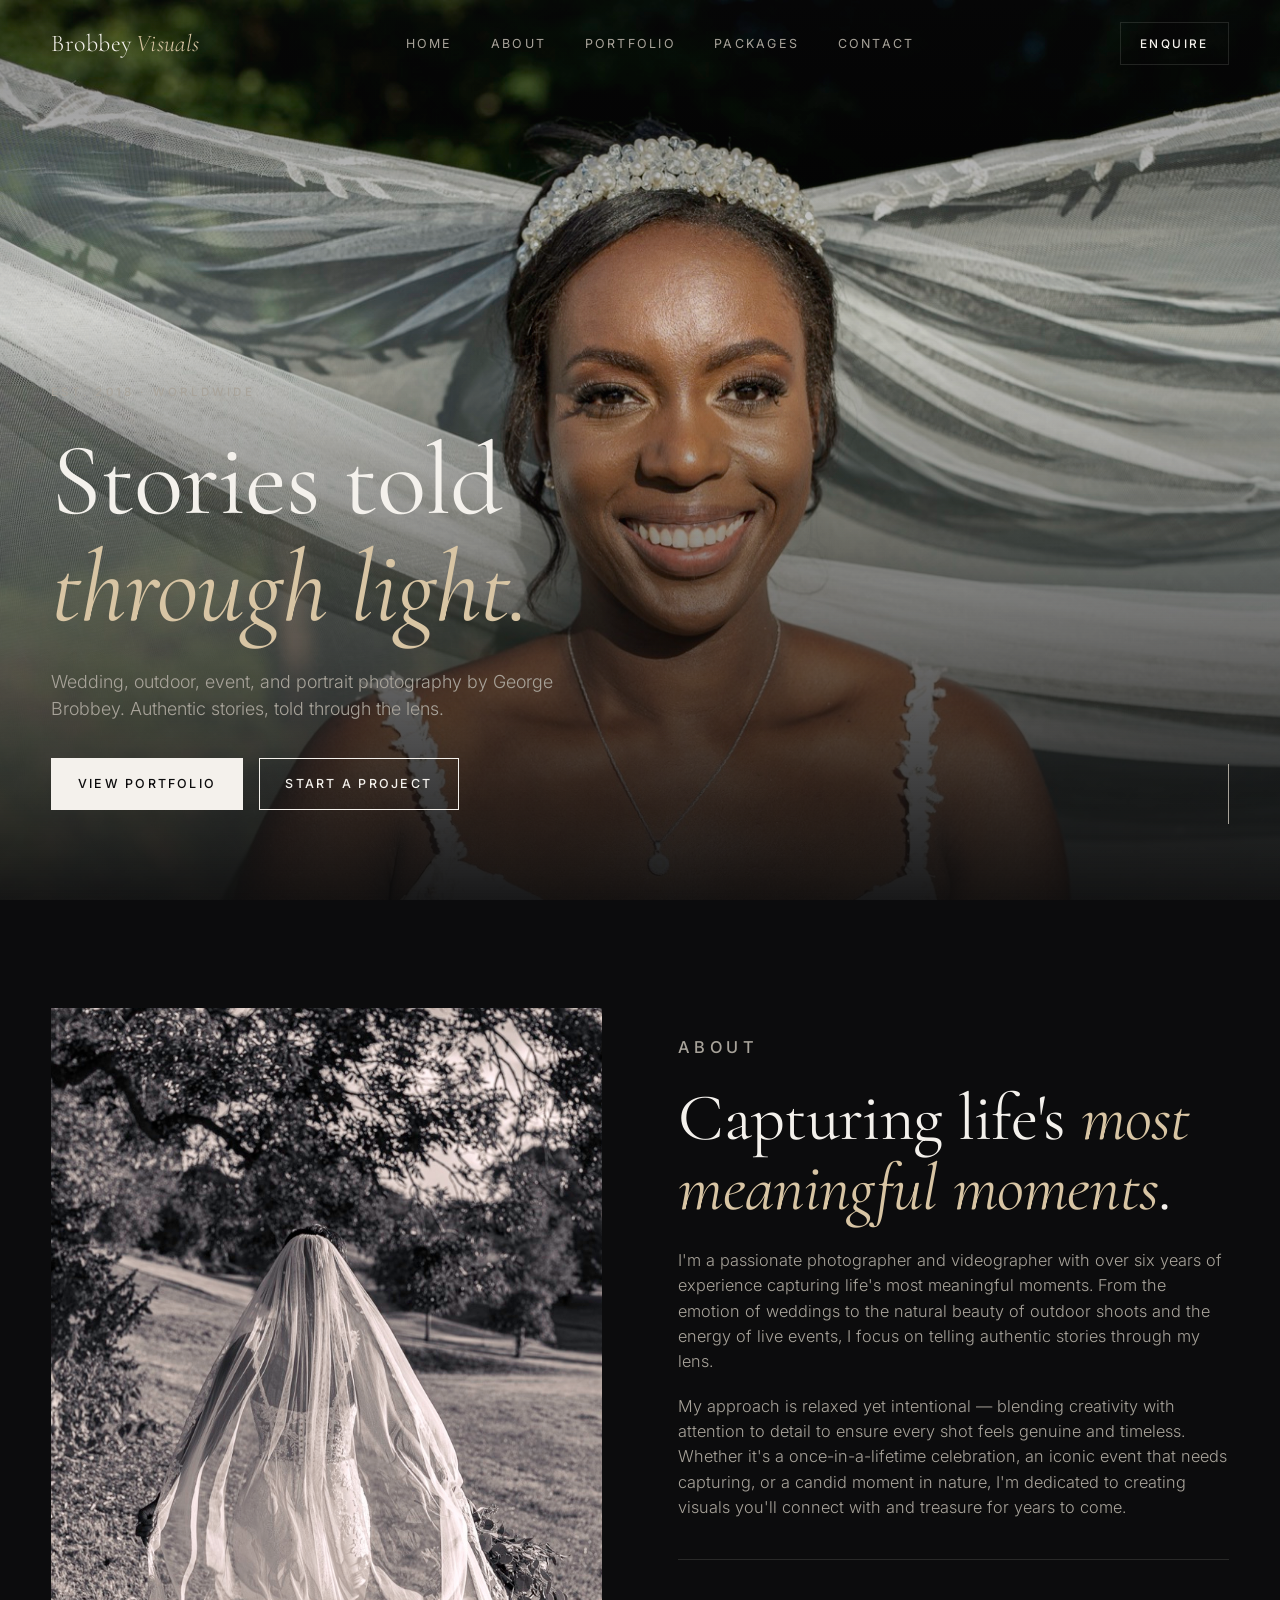
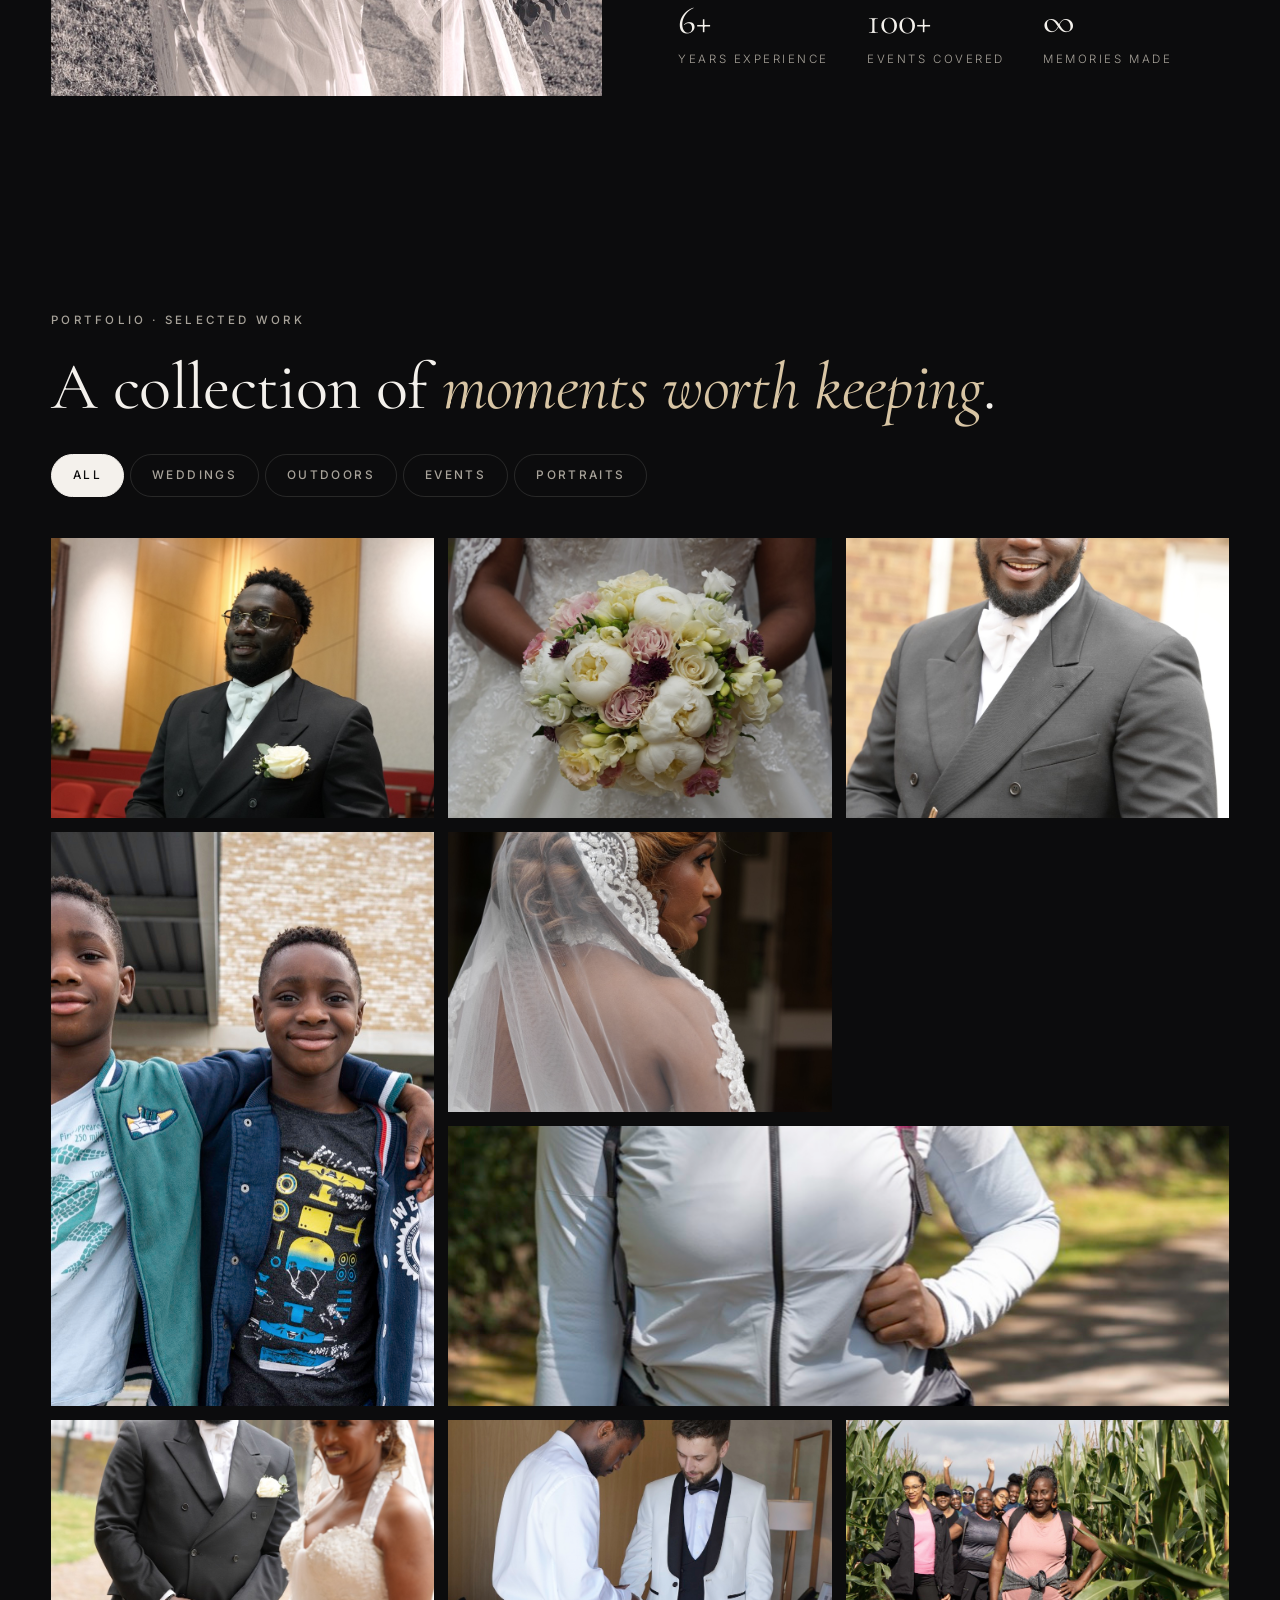
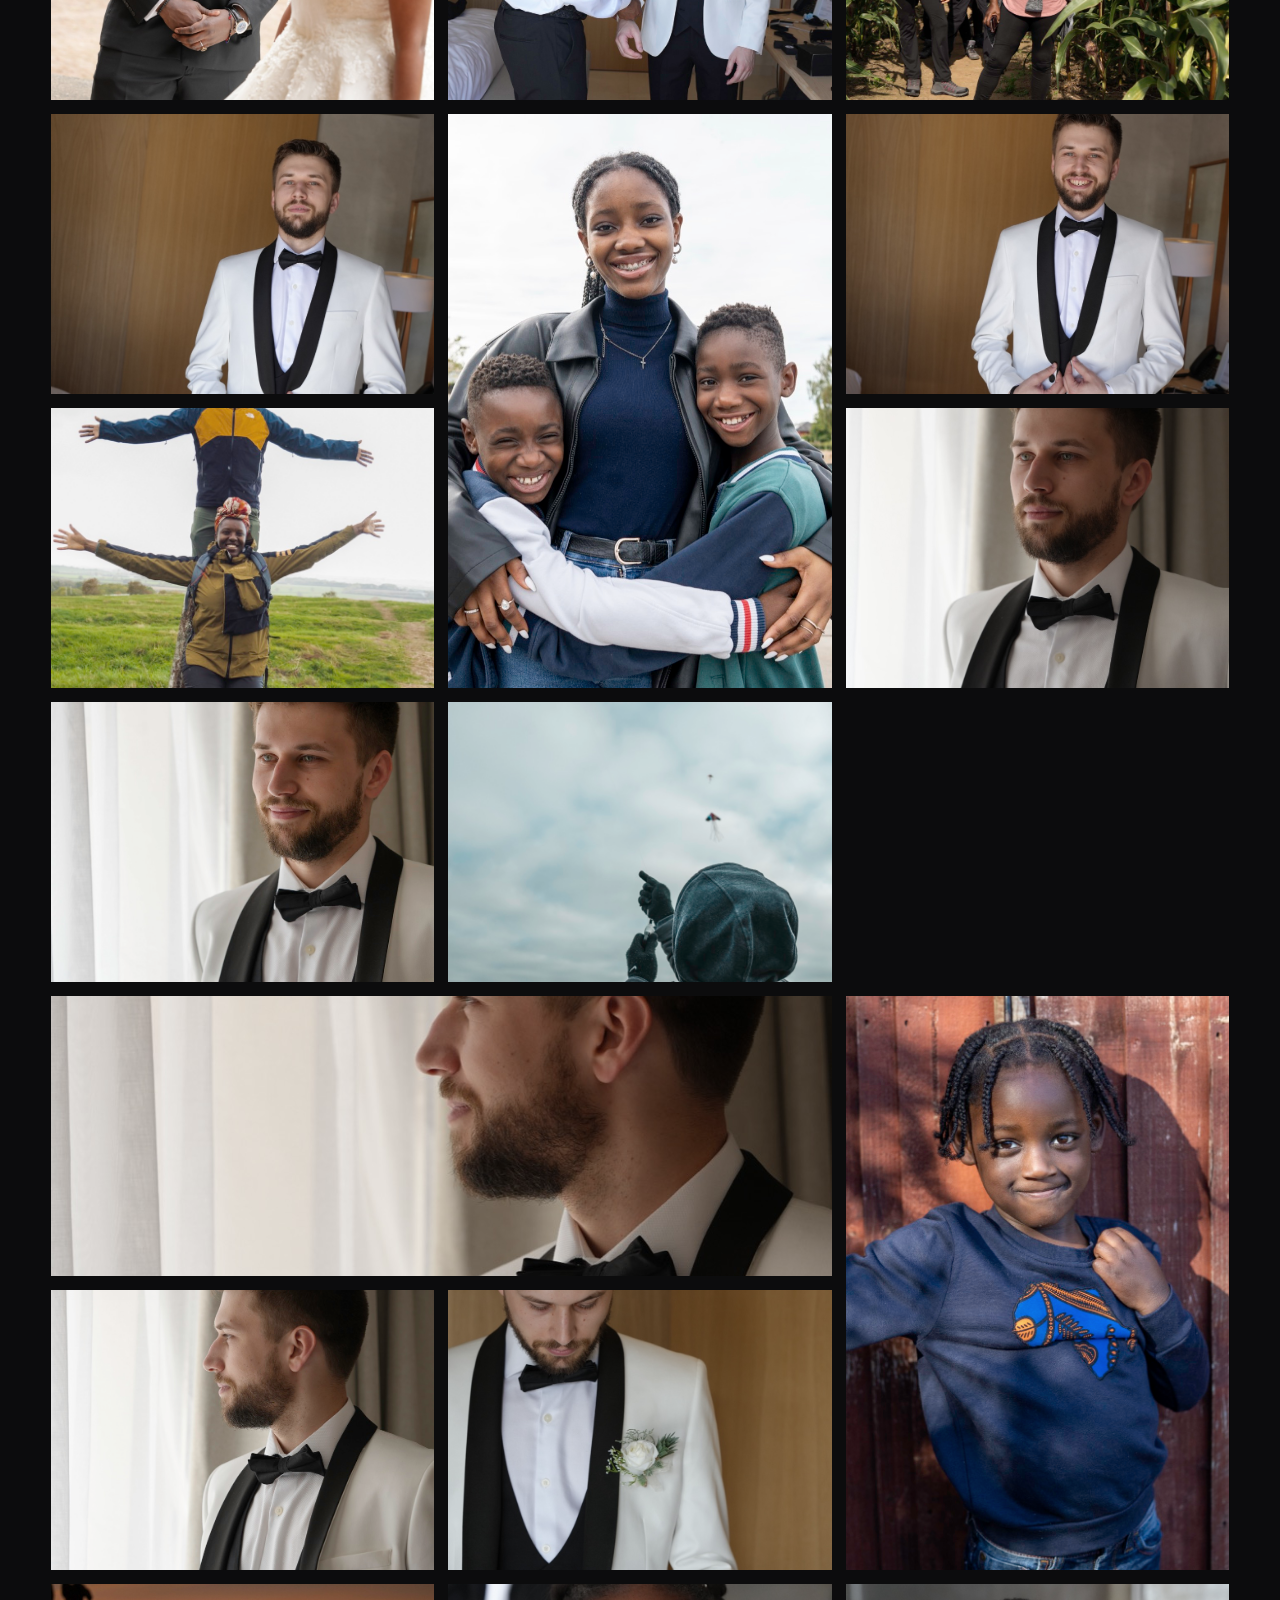
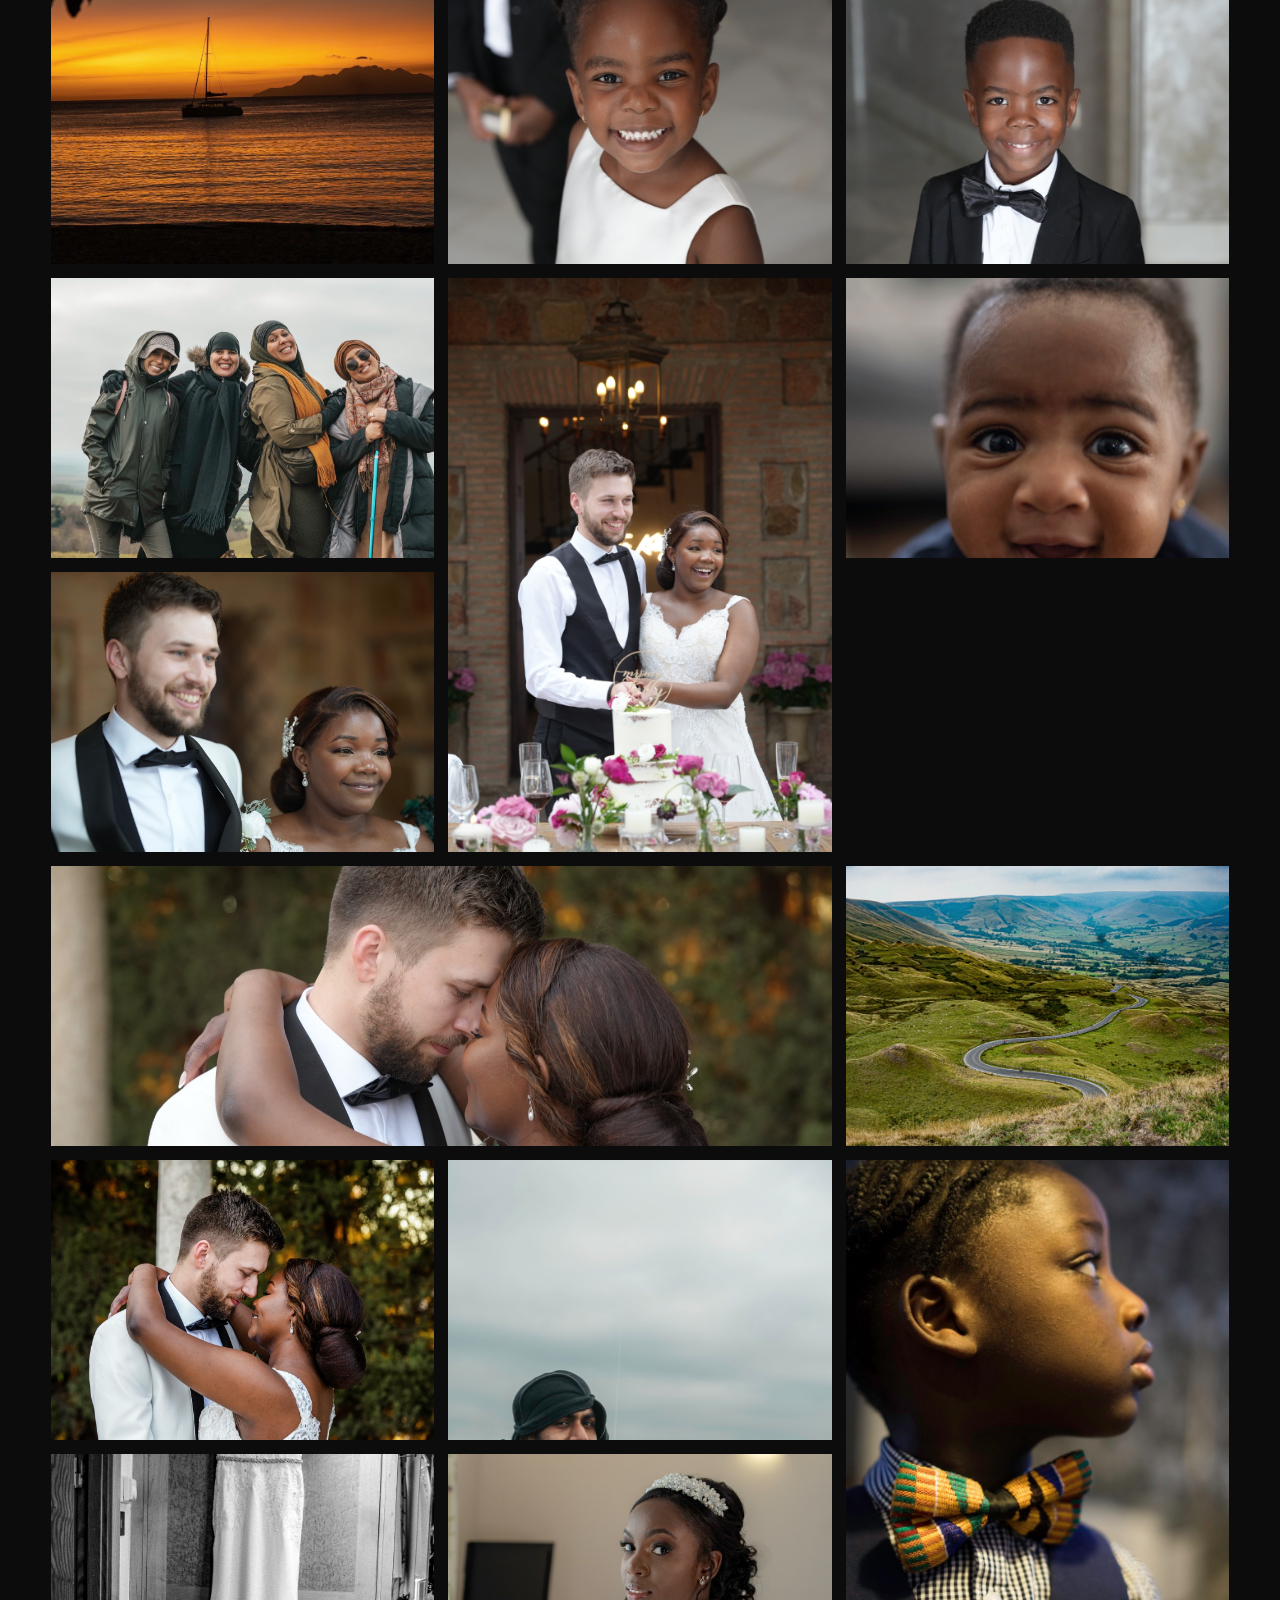
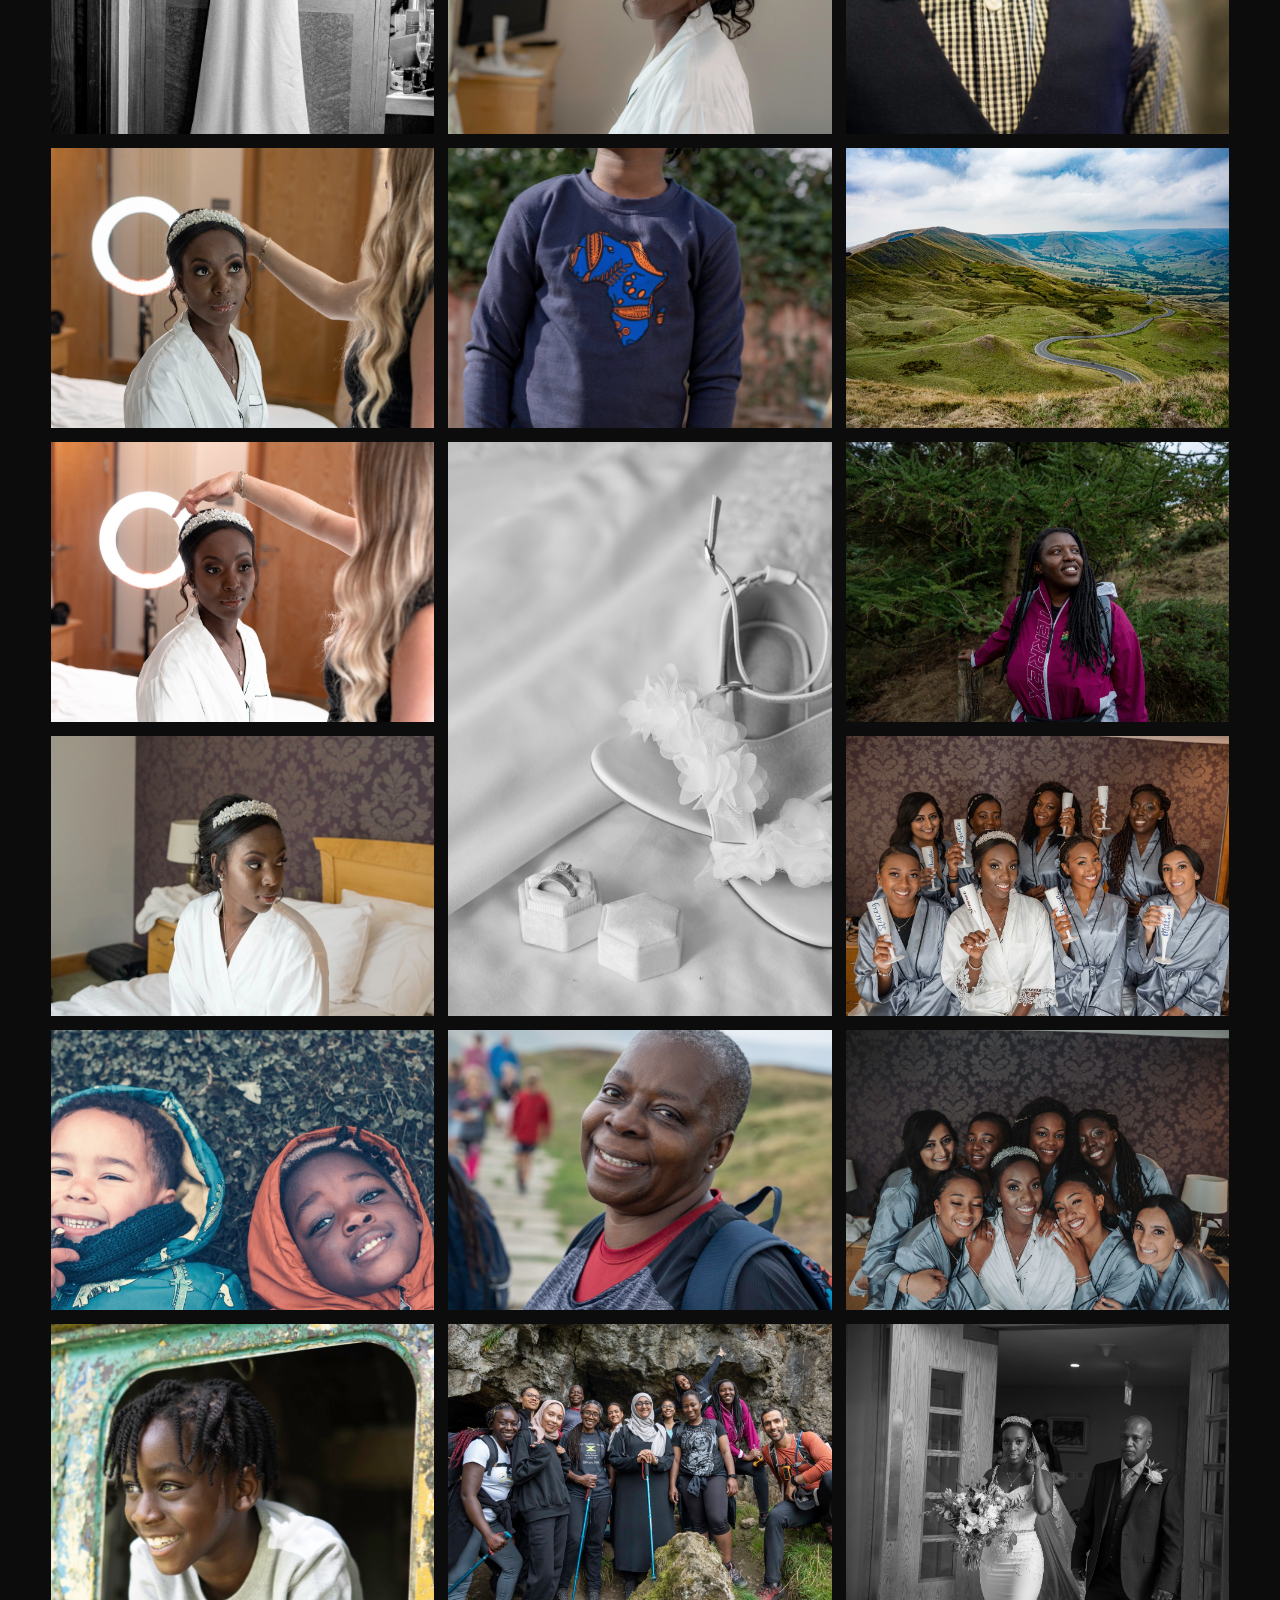
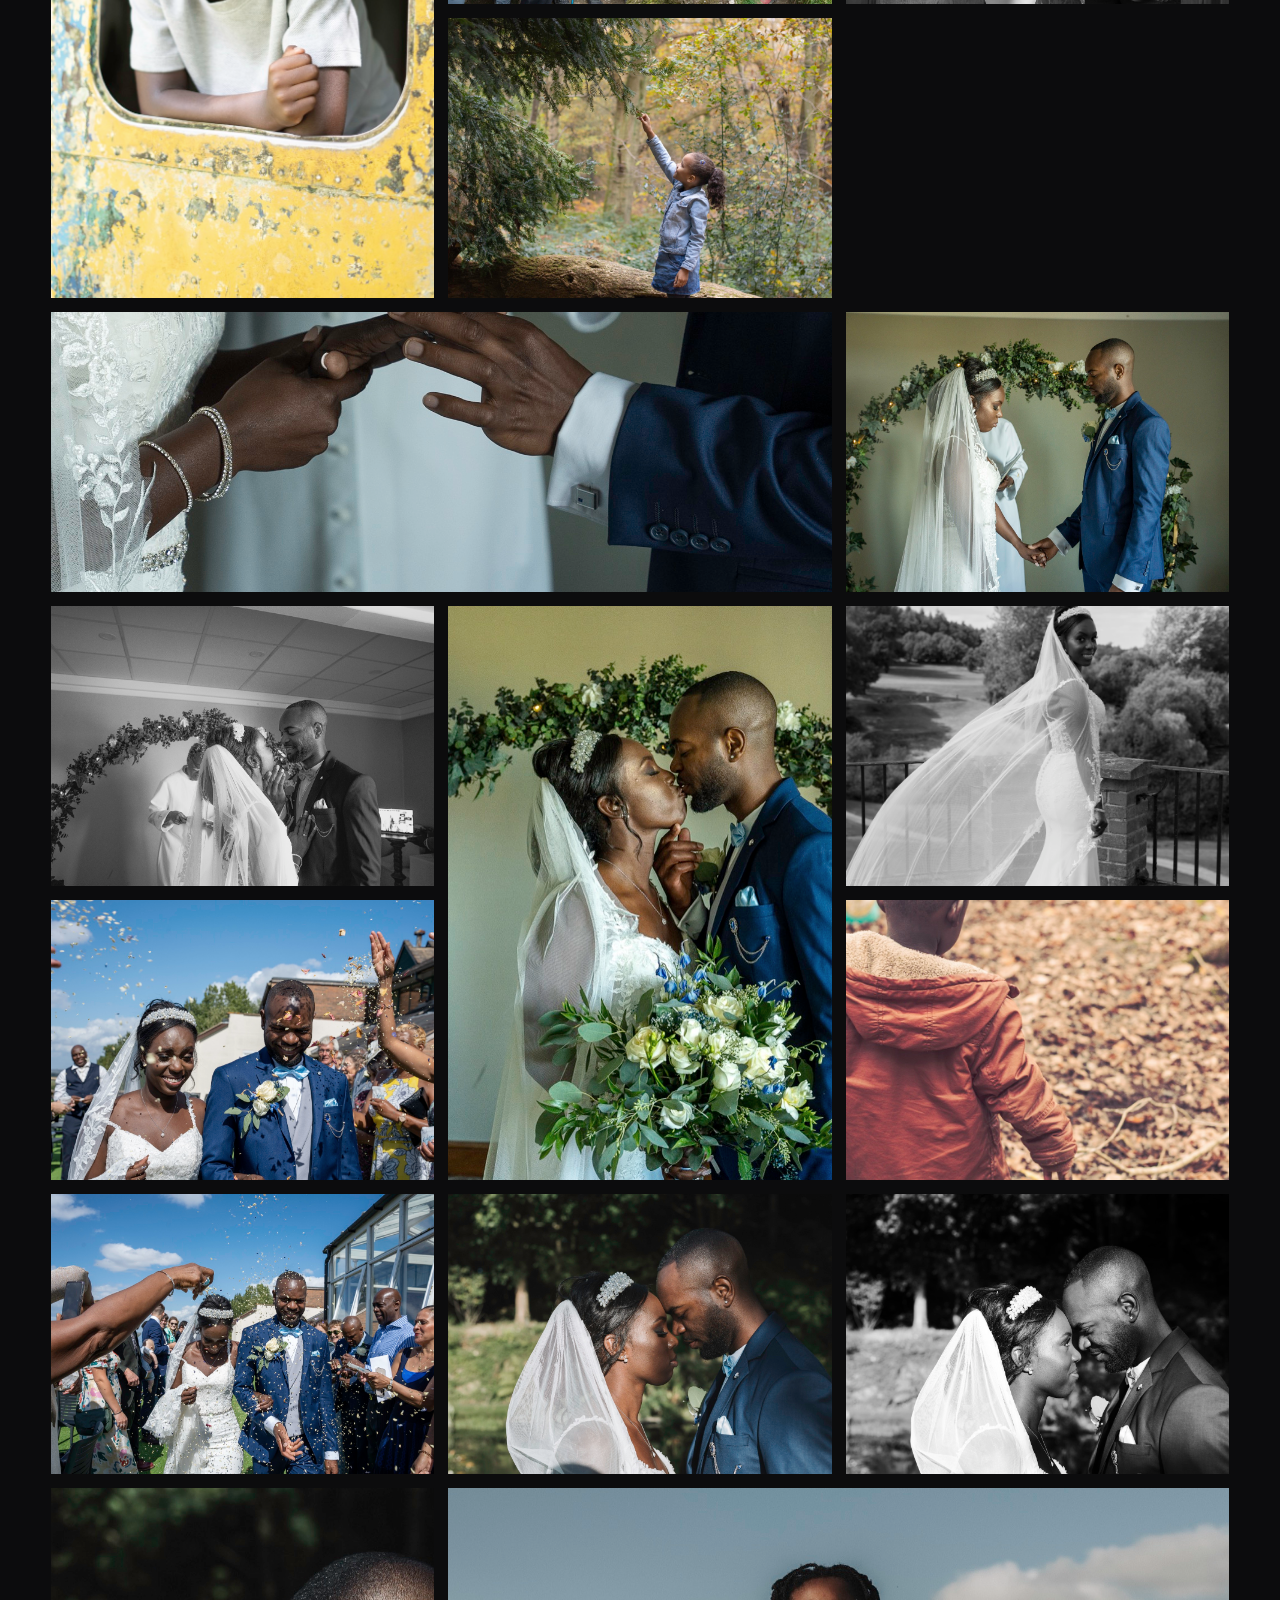
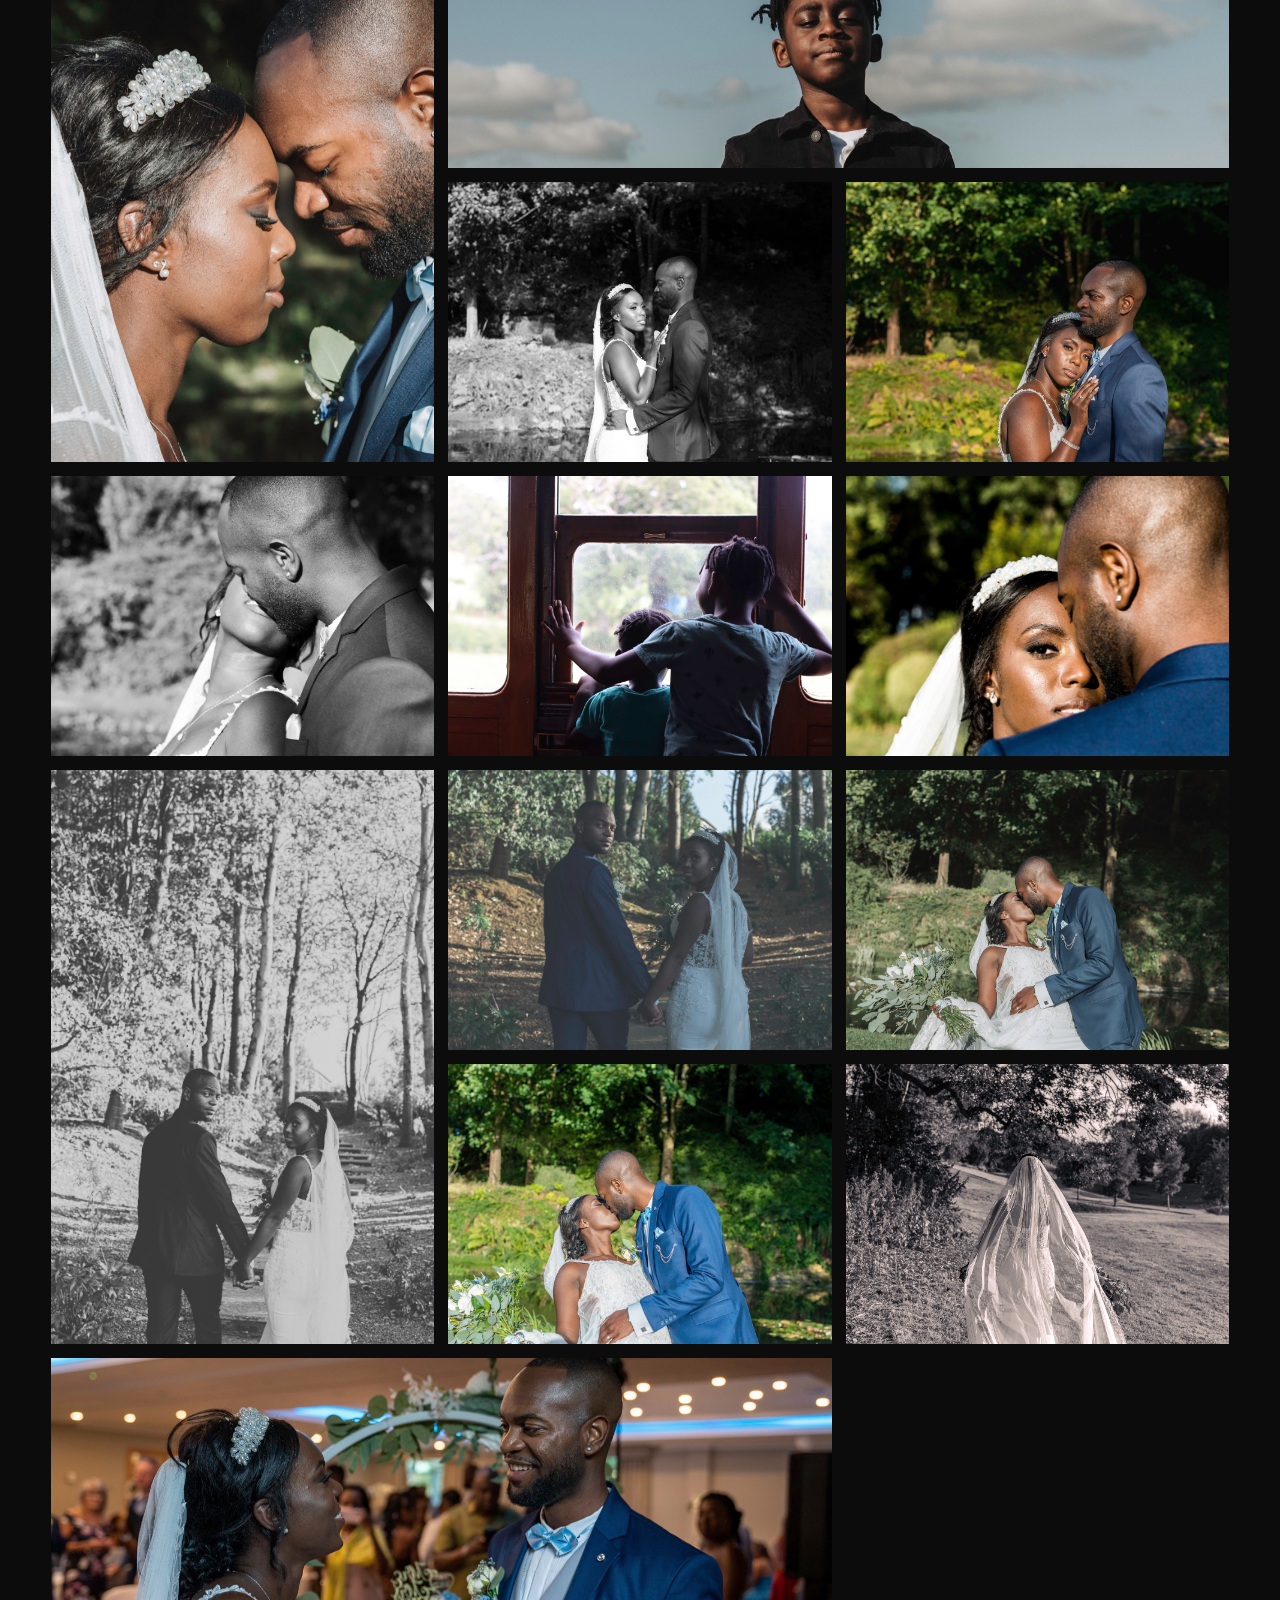
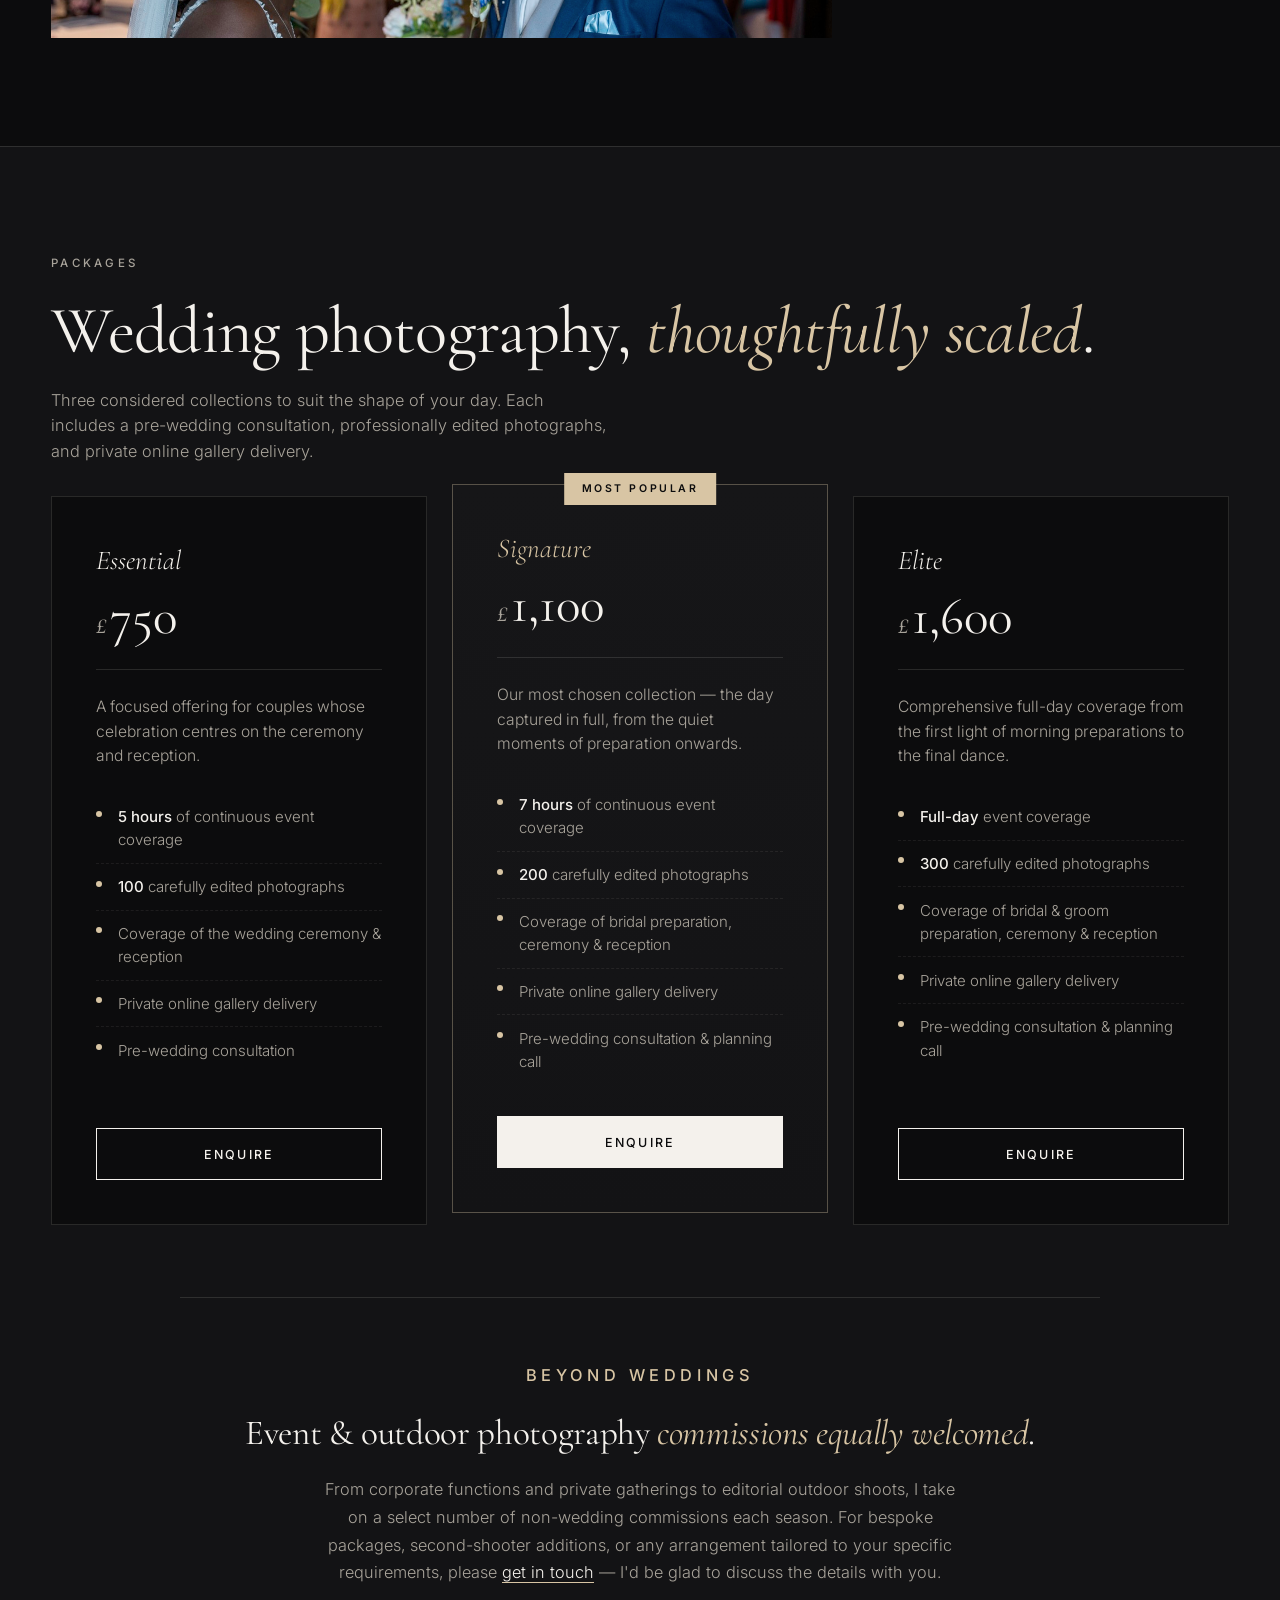
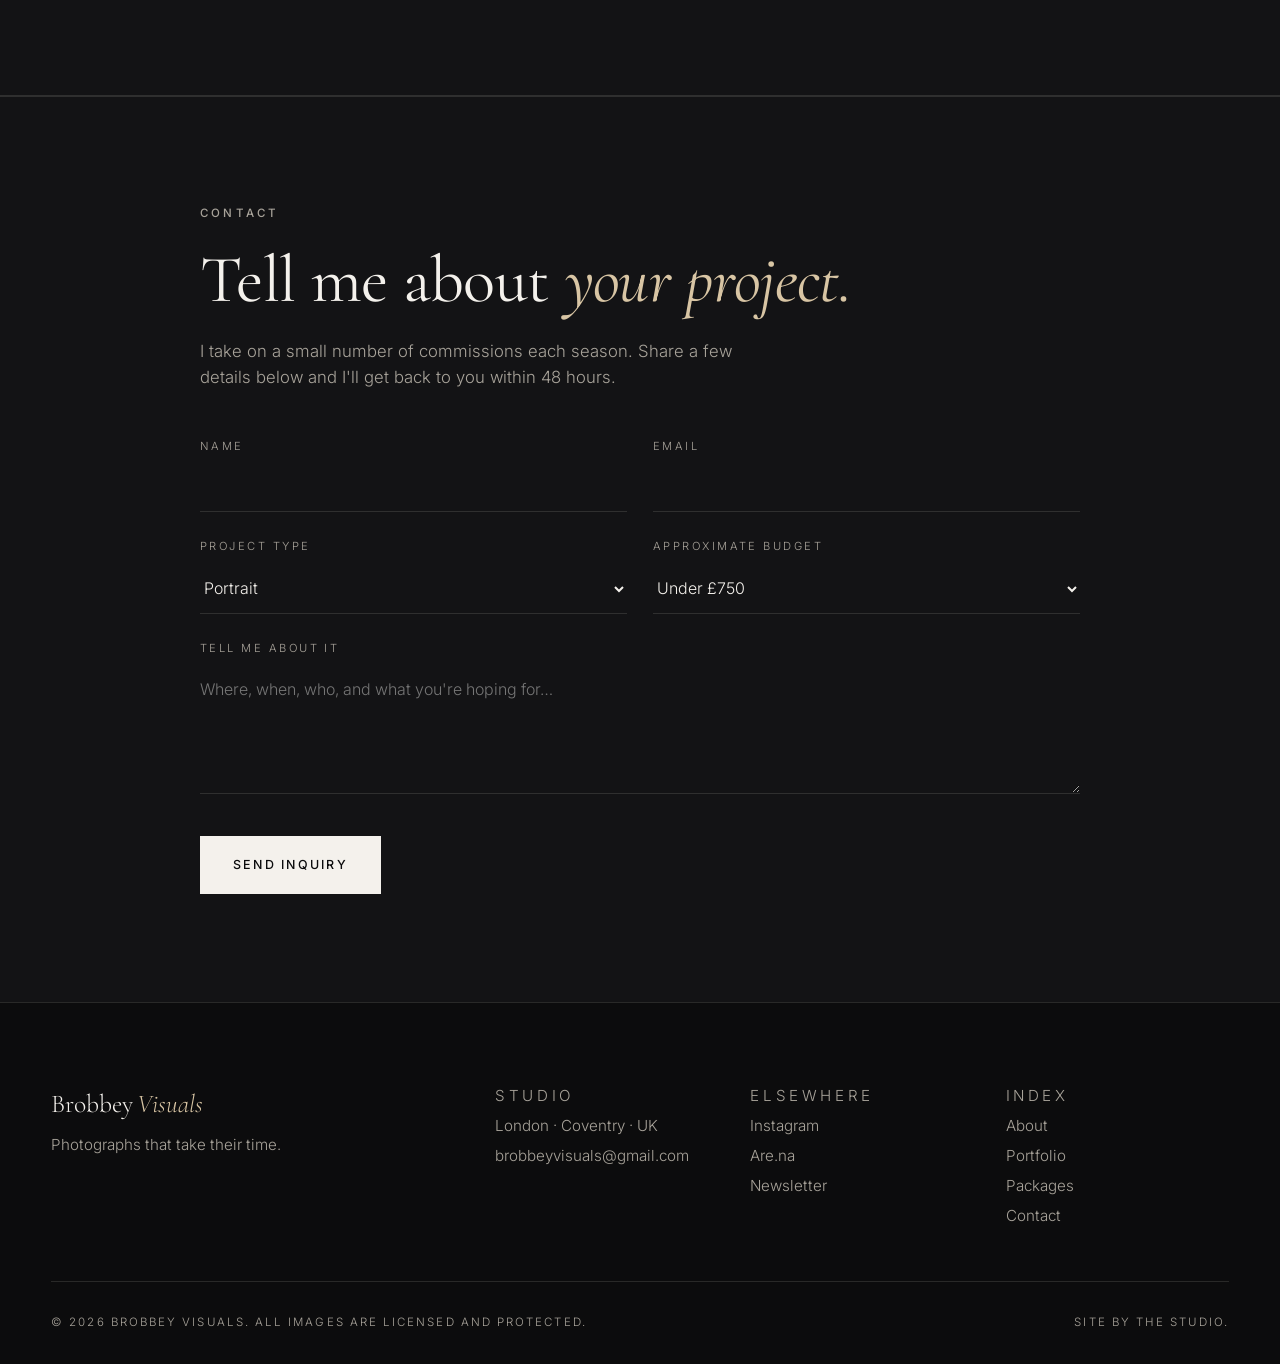
==== commit 8c1c57b6: "Update studio location and contact email - Studio listing now reads "London · Coventry · UK" - Conta" ====
--- a/index.html
+++ b/index.html
@@ -487,8 +487,8 @@
     <div class="footer__cols">
       <div>
         <p class="footer__h">Studio</p>
-        <p>New York · Accra</p>
-        <p>hello@brobbeyvisuals.com</p>
+        <p>London · Coventry · UK</p>
+        <p>brobbeyvisuals@gmail.com</p>
       </div>
       <div>
         <p class="footer__h">Elsewhere</p>
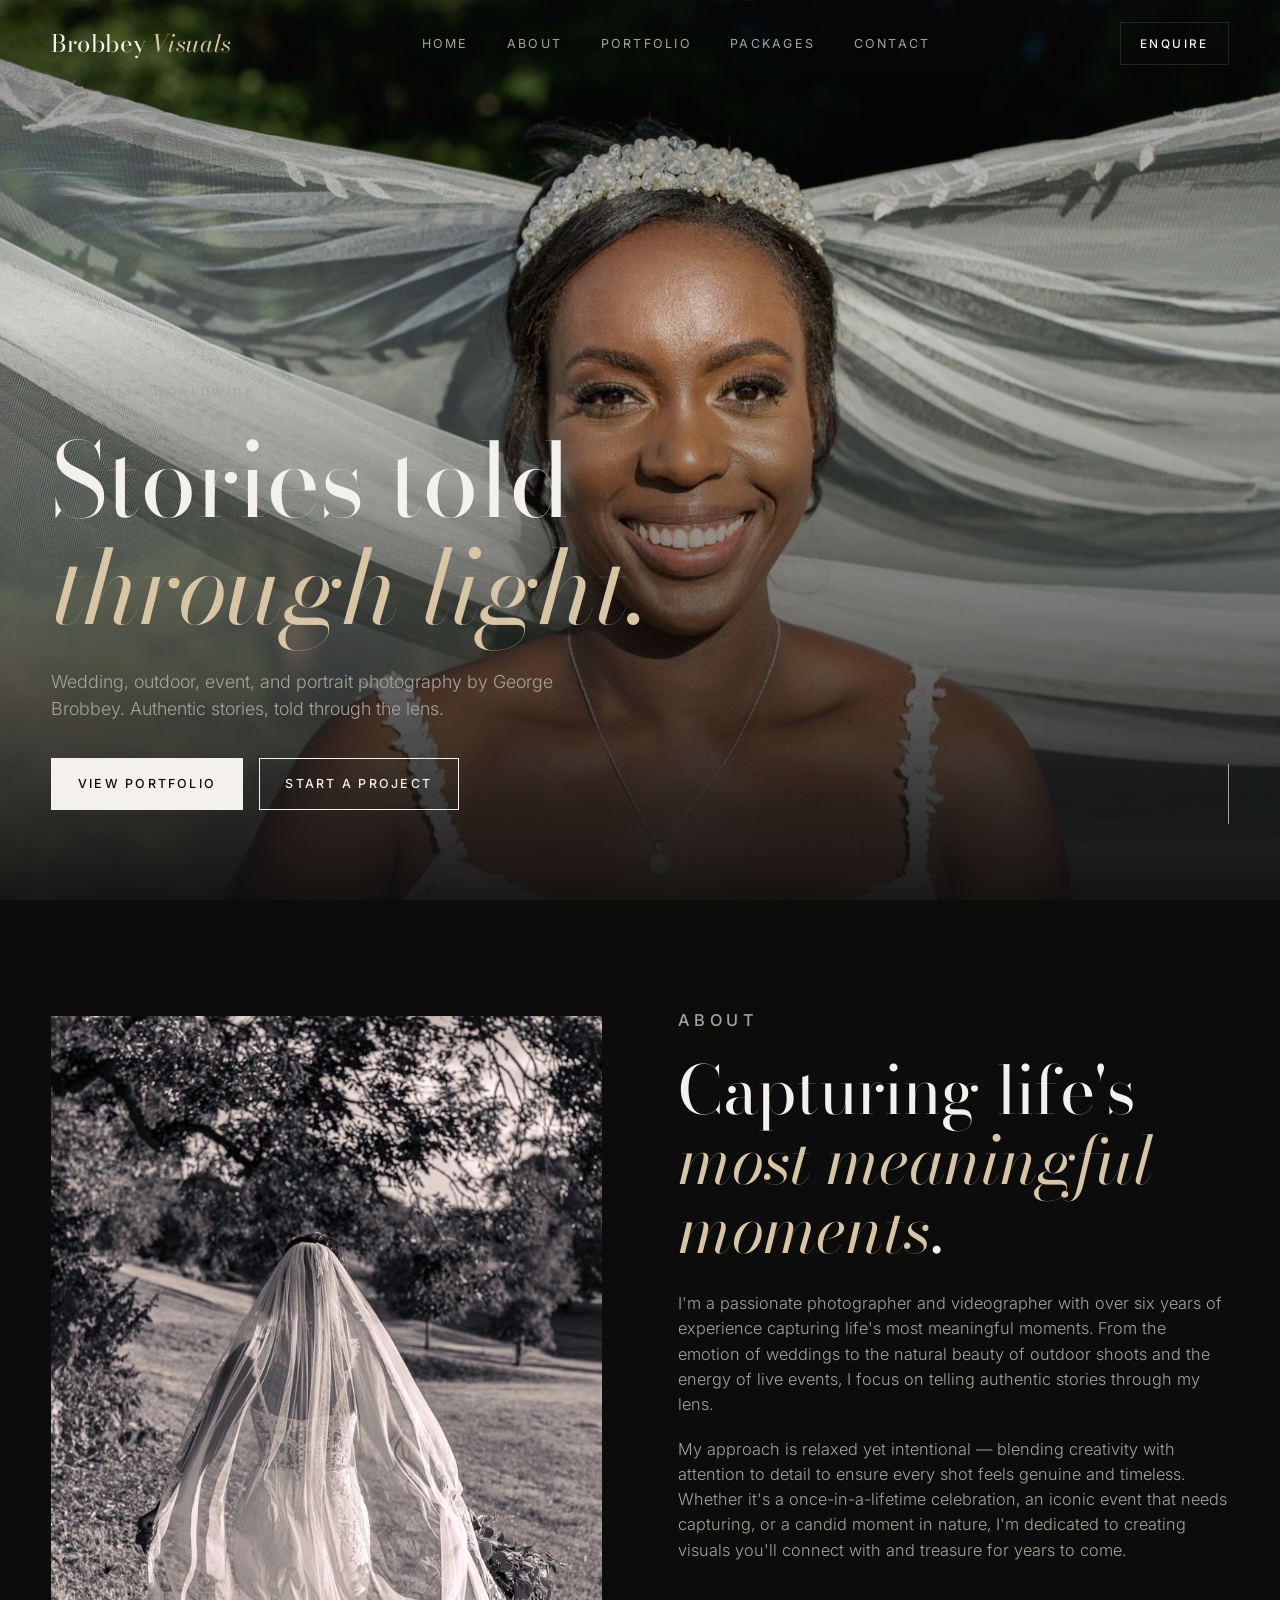
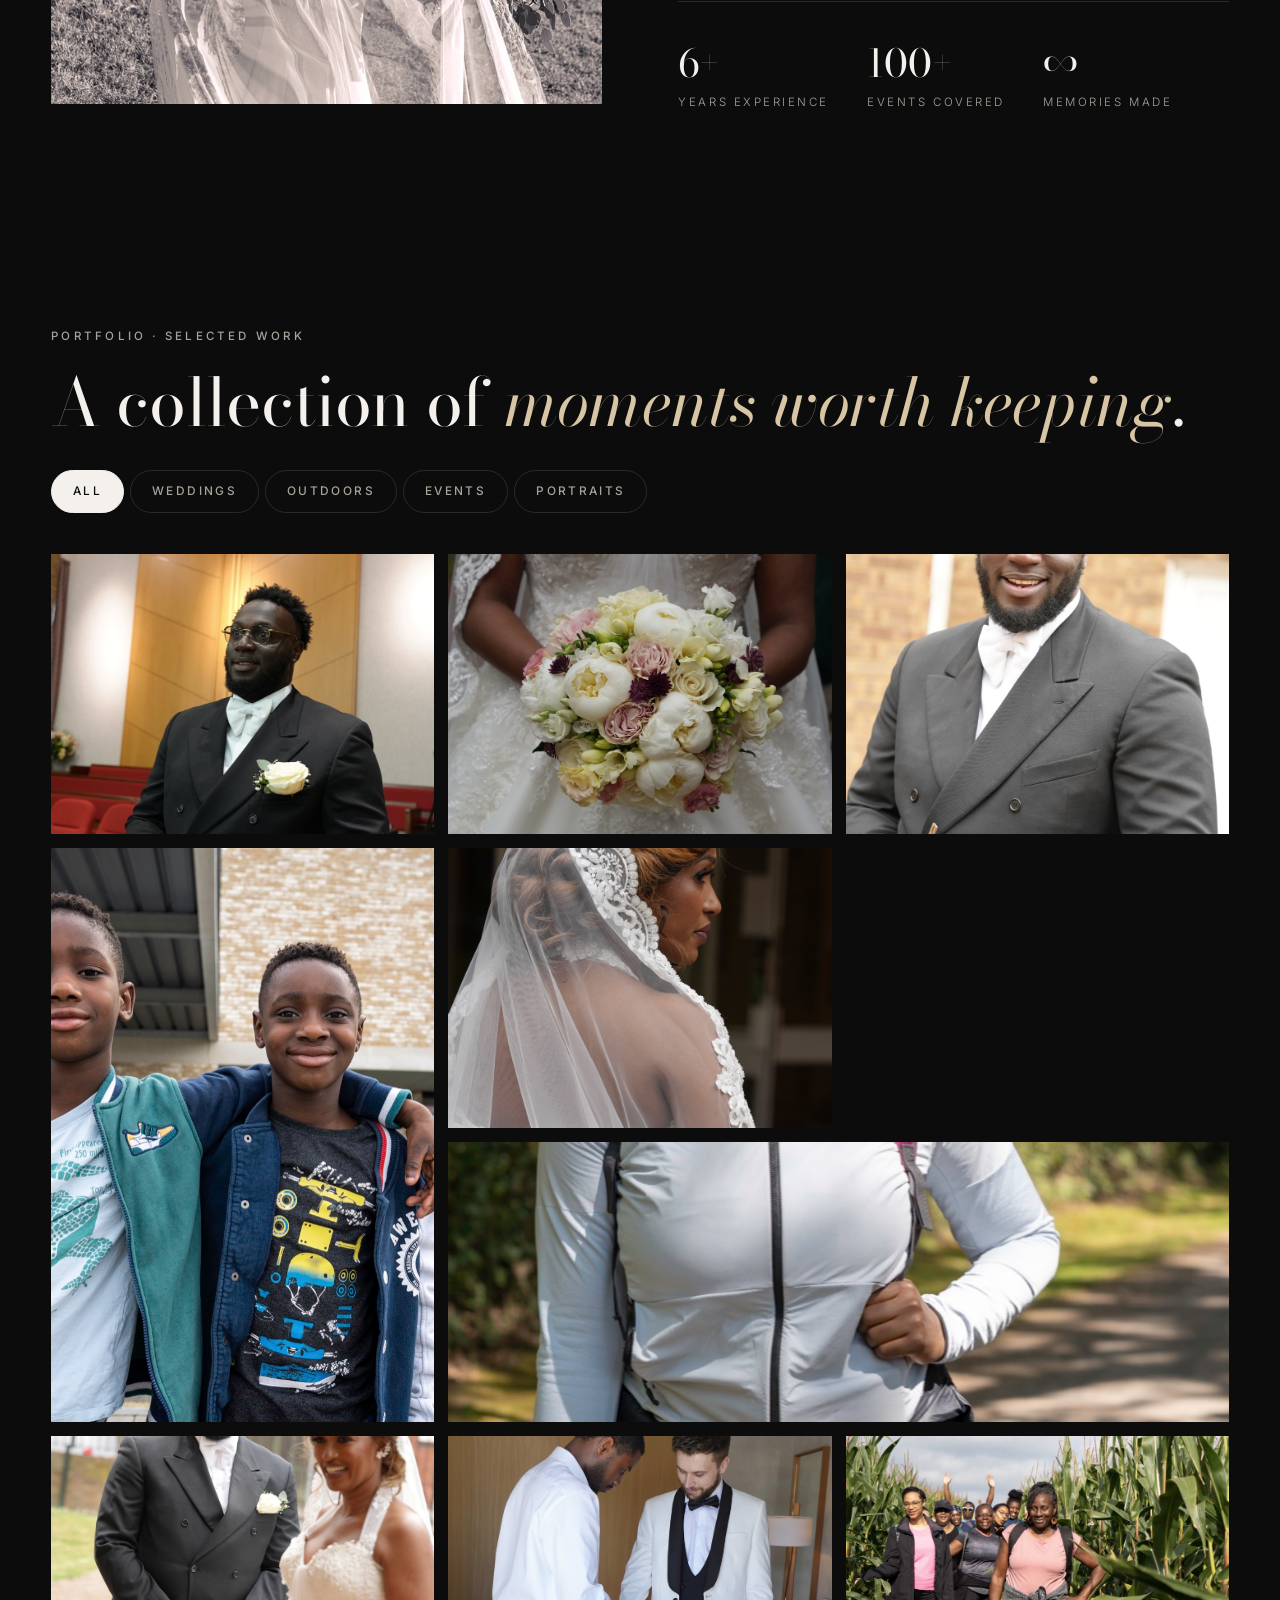
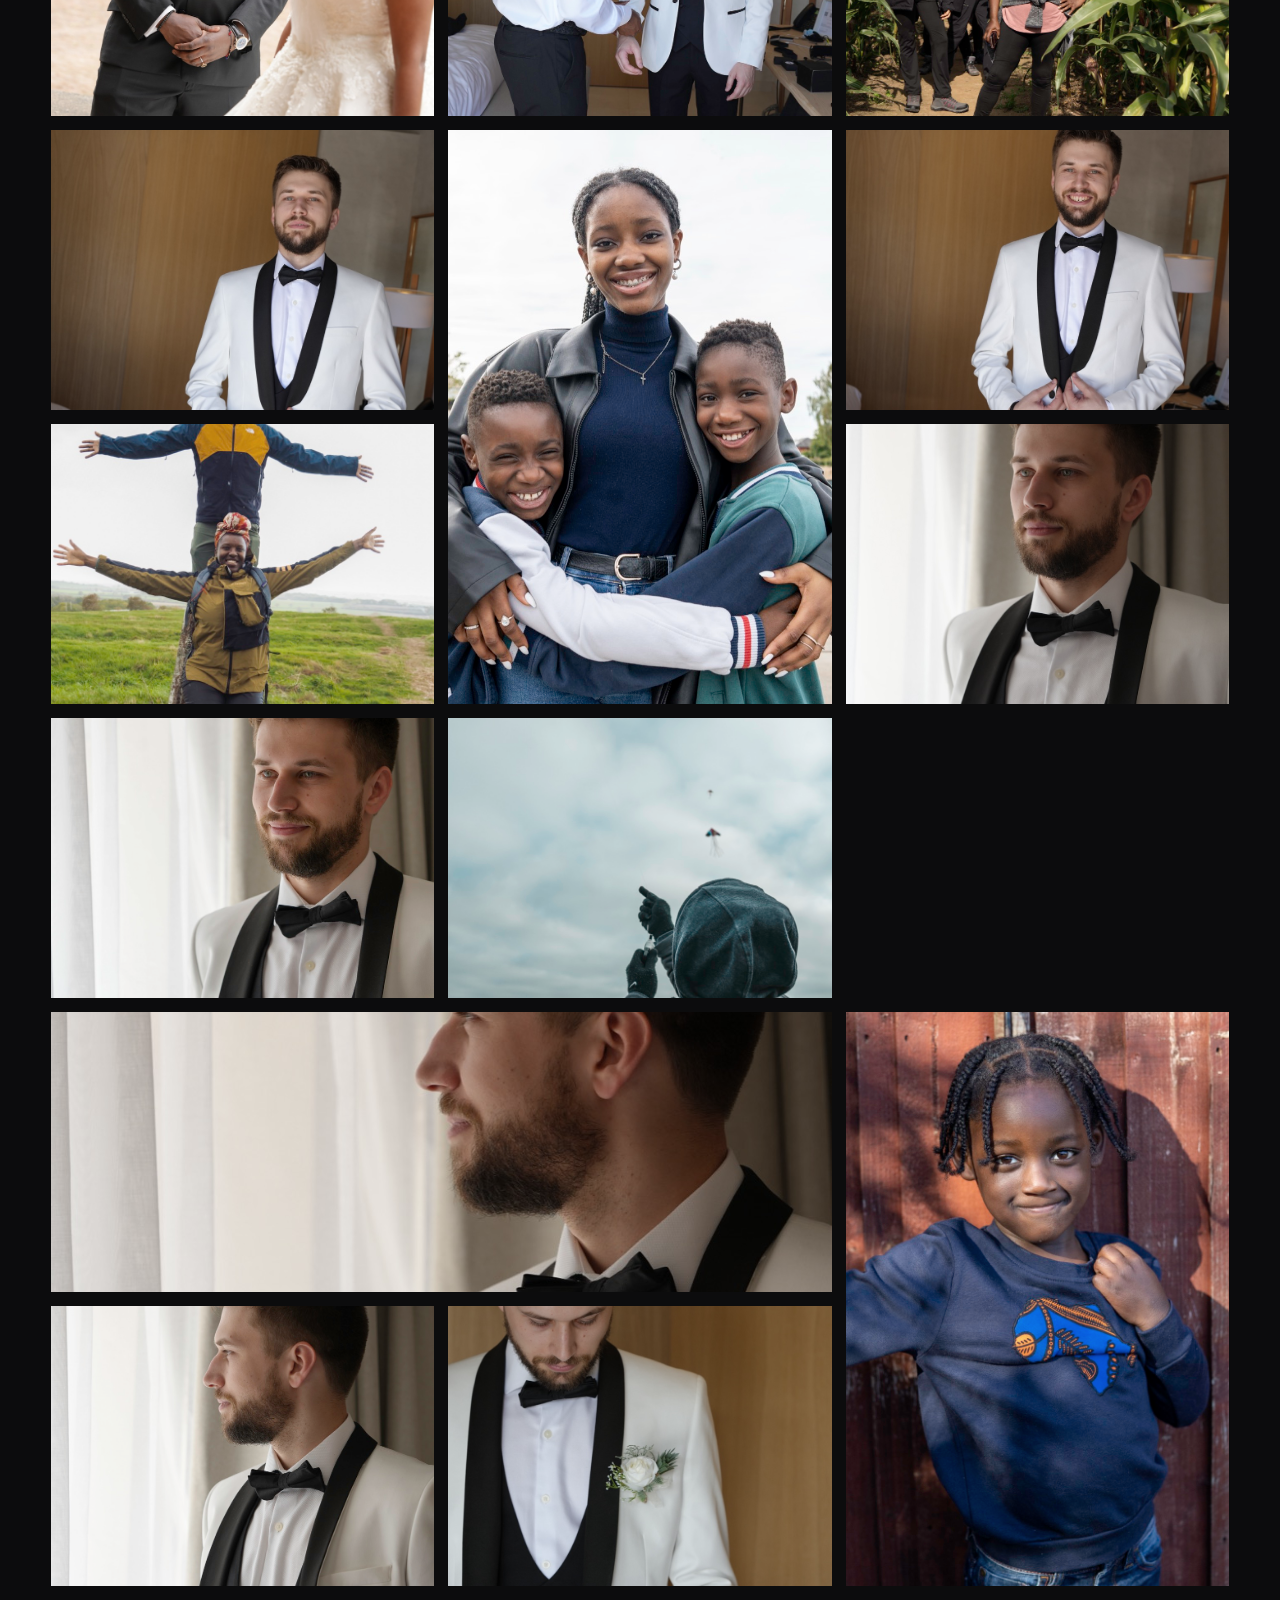
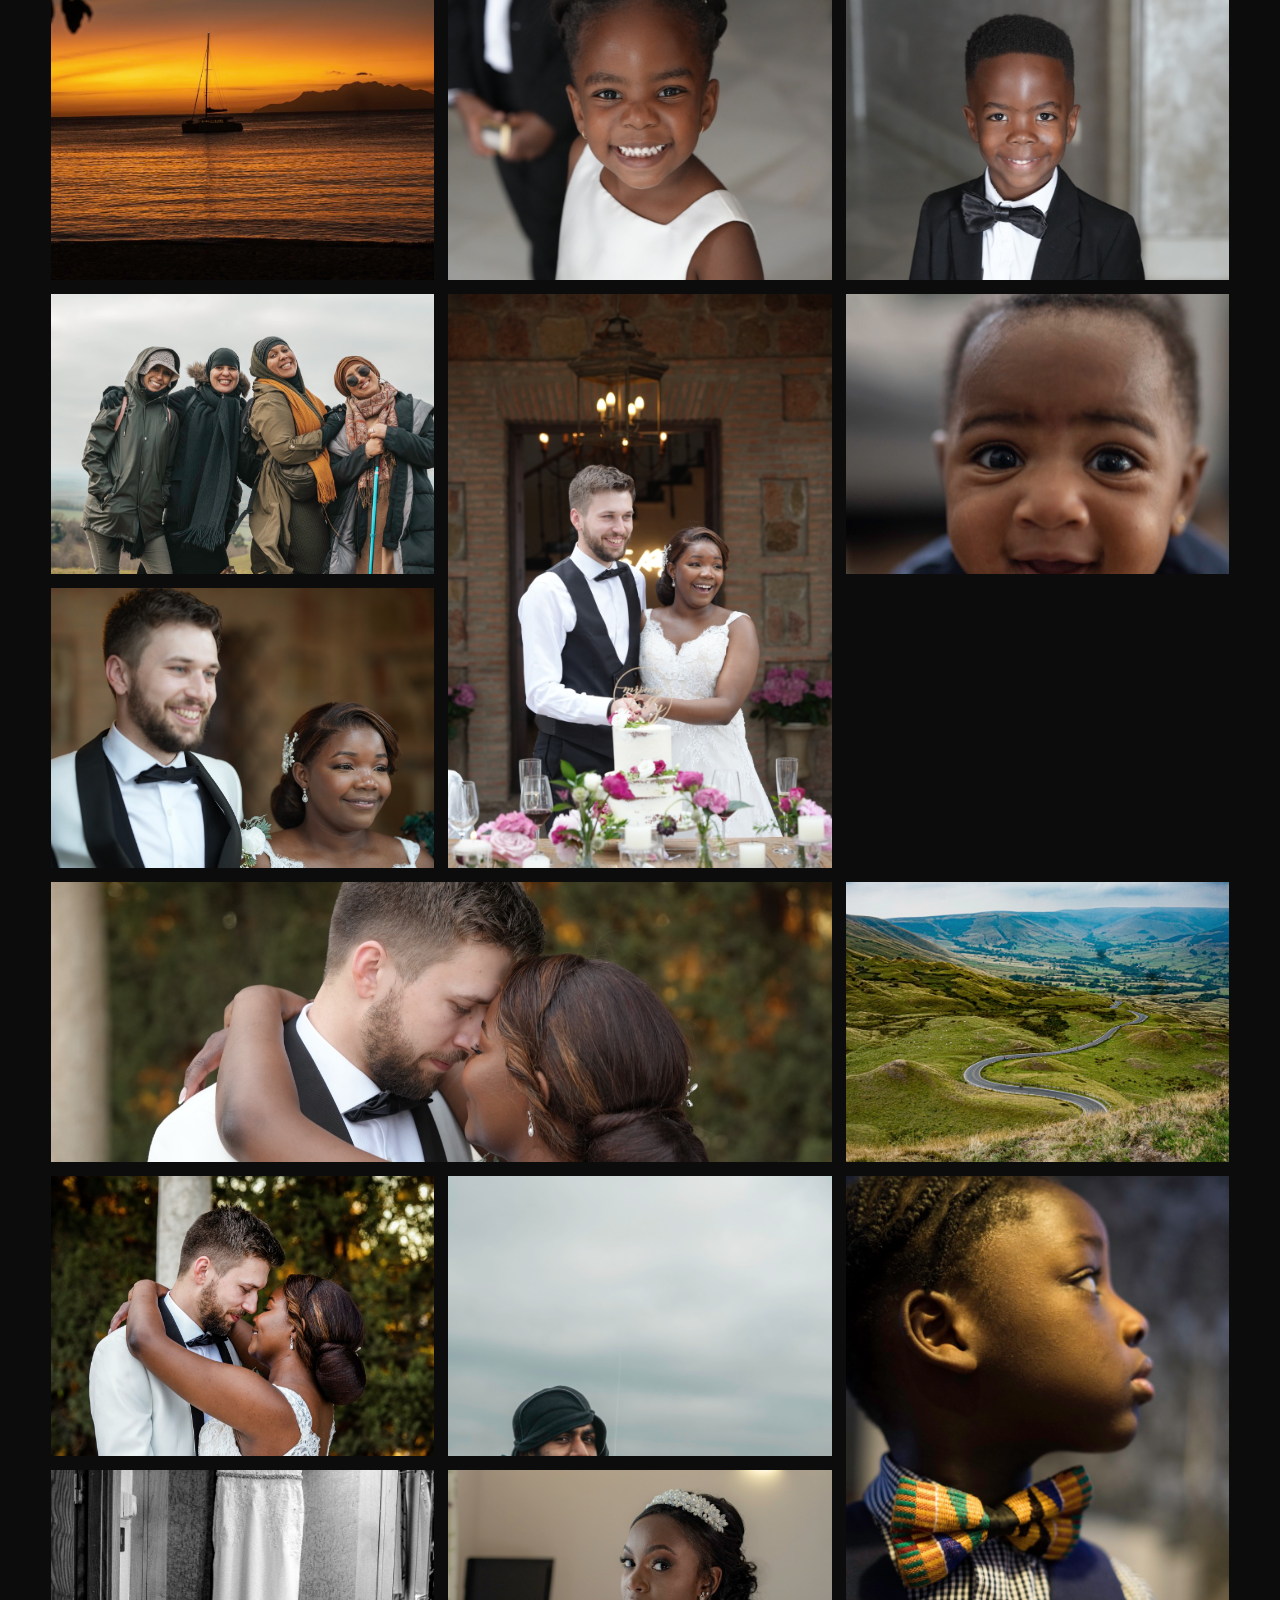
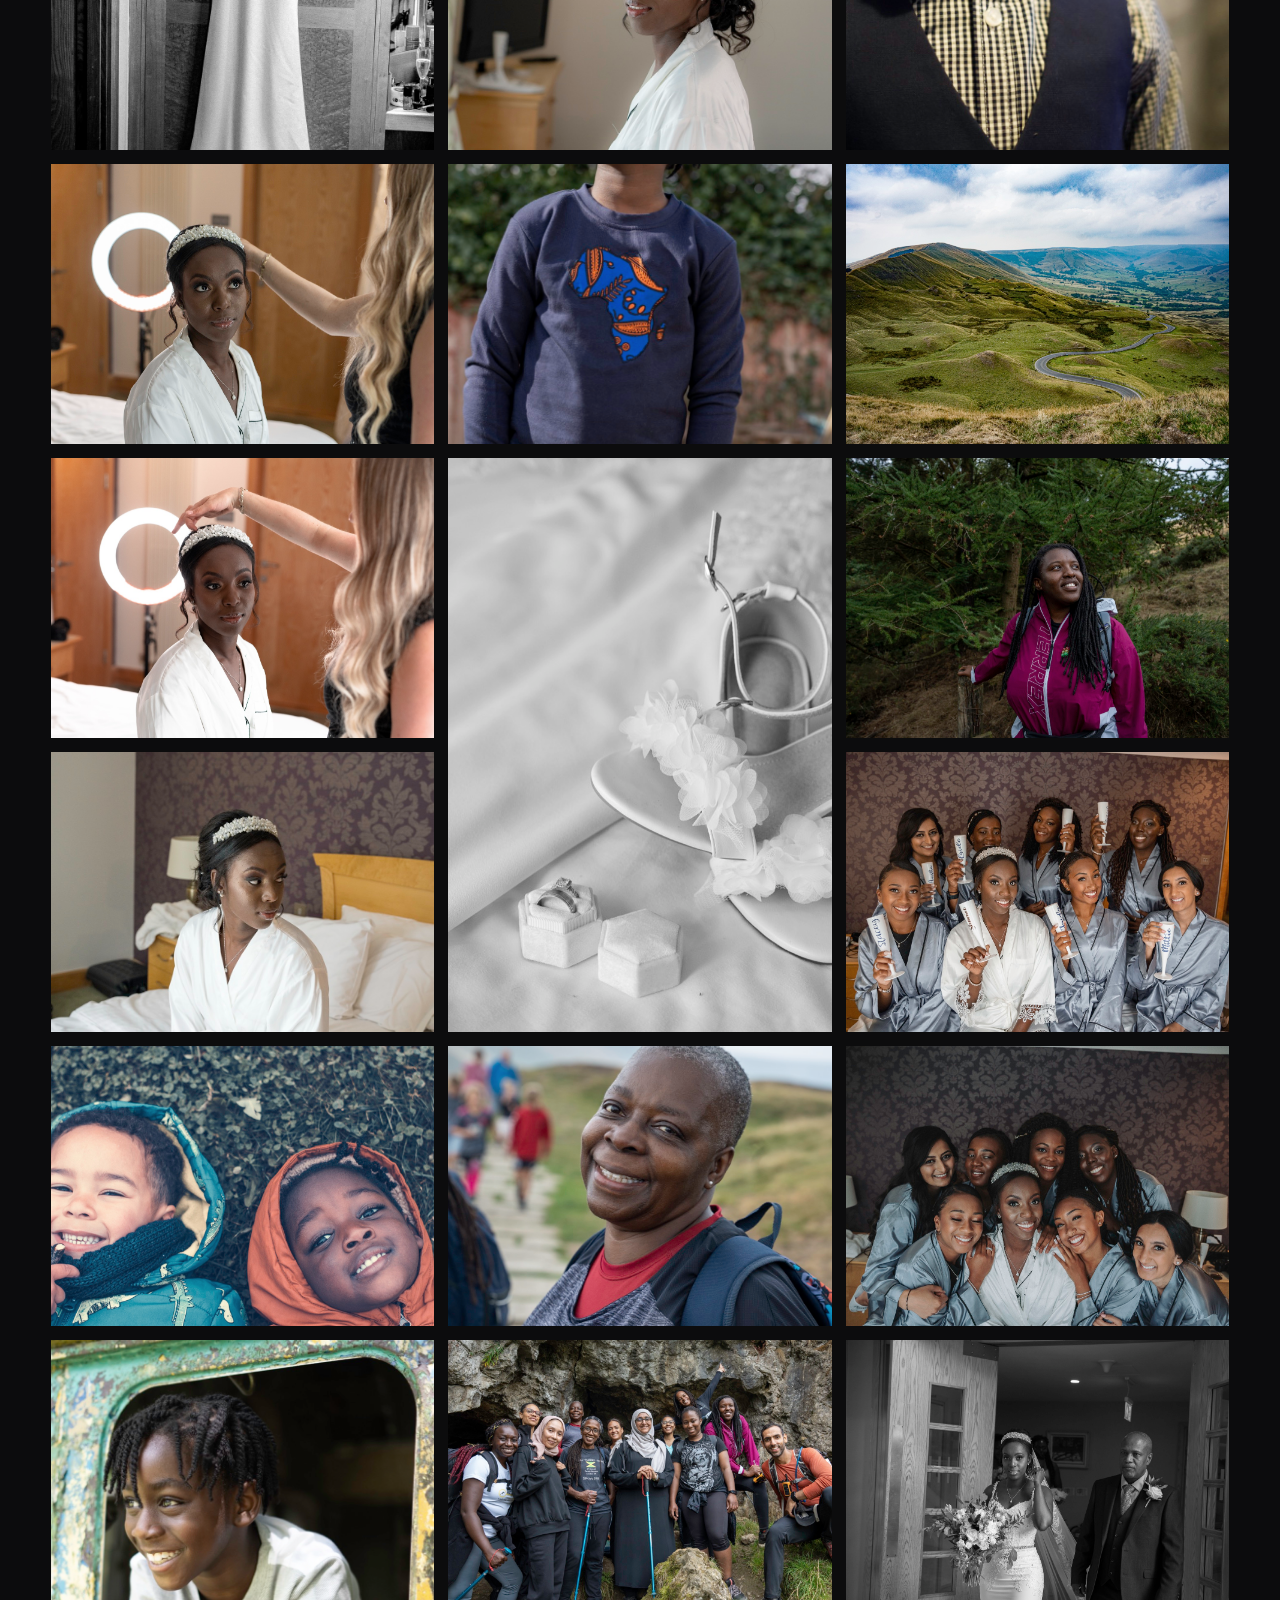
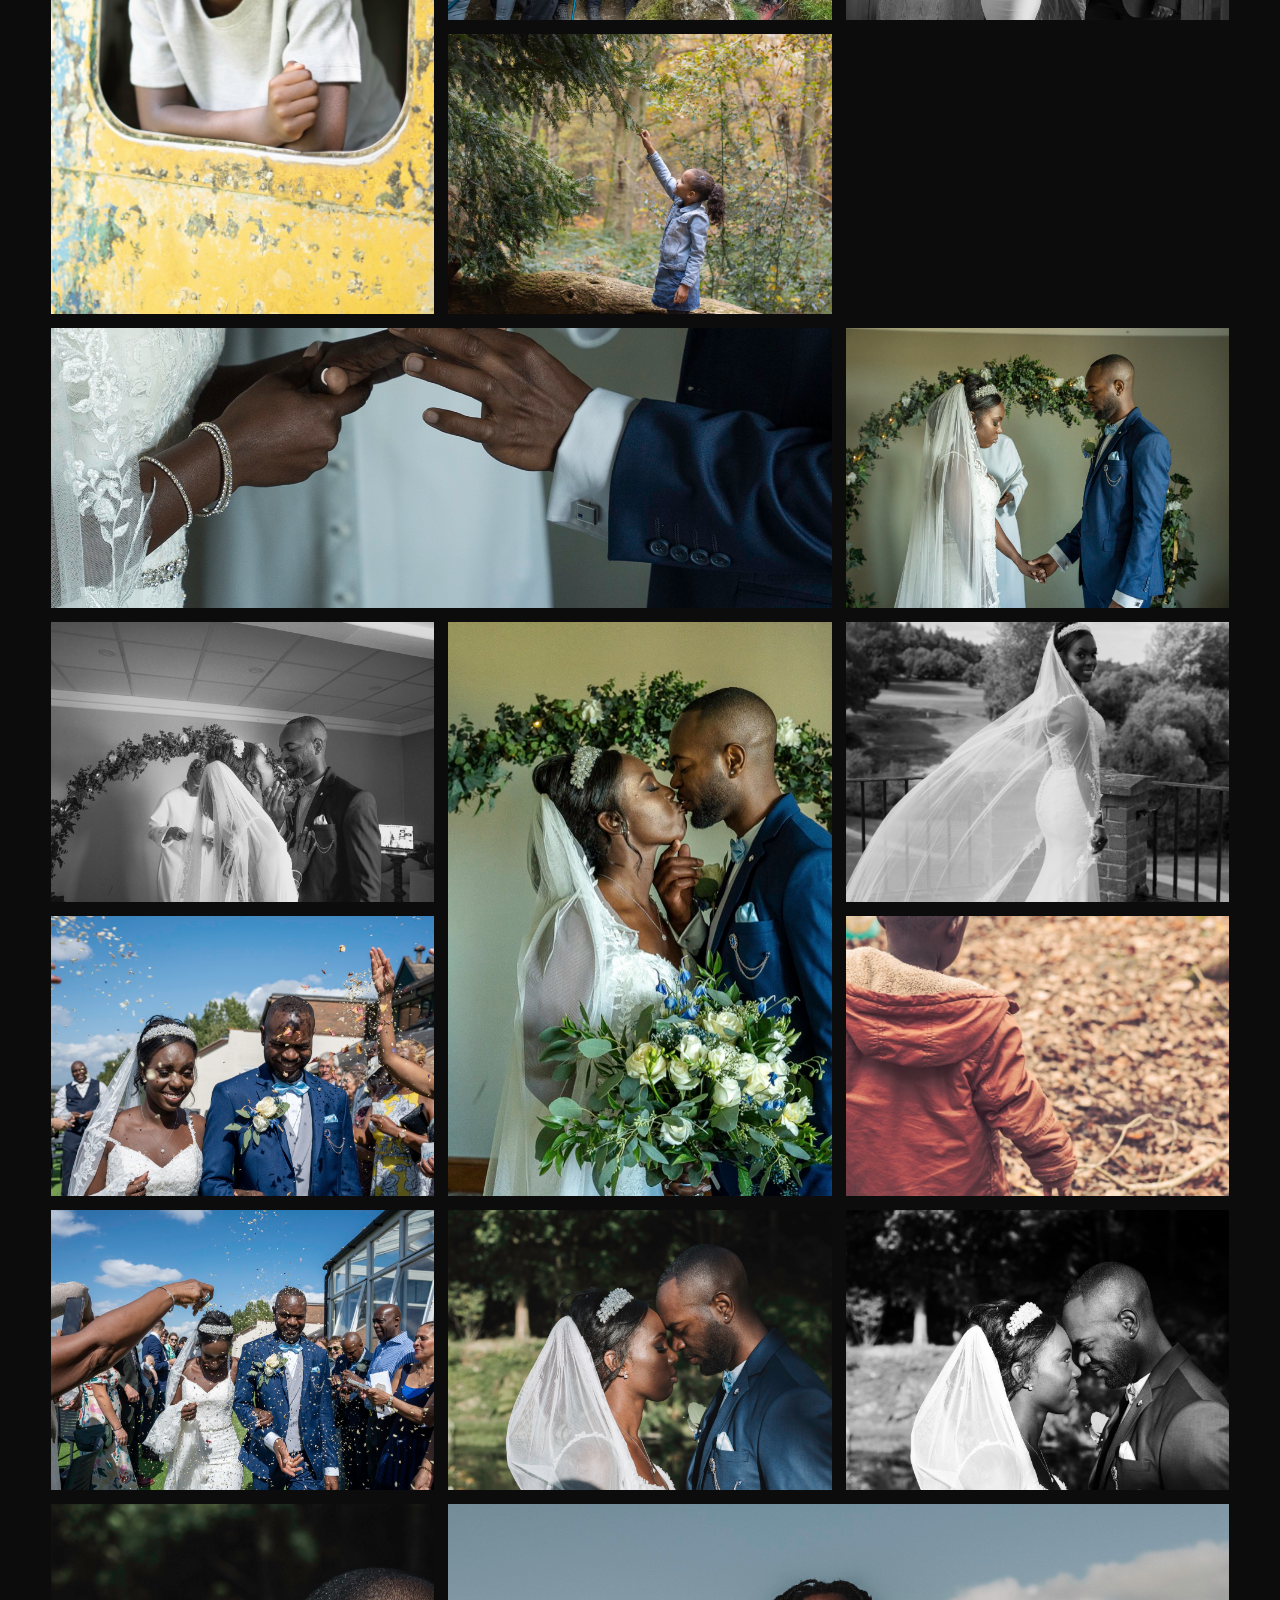
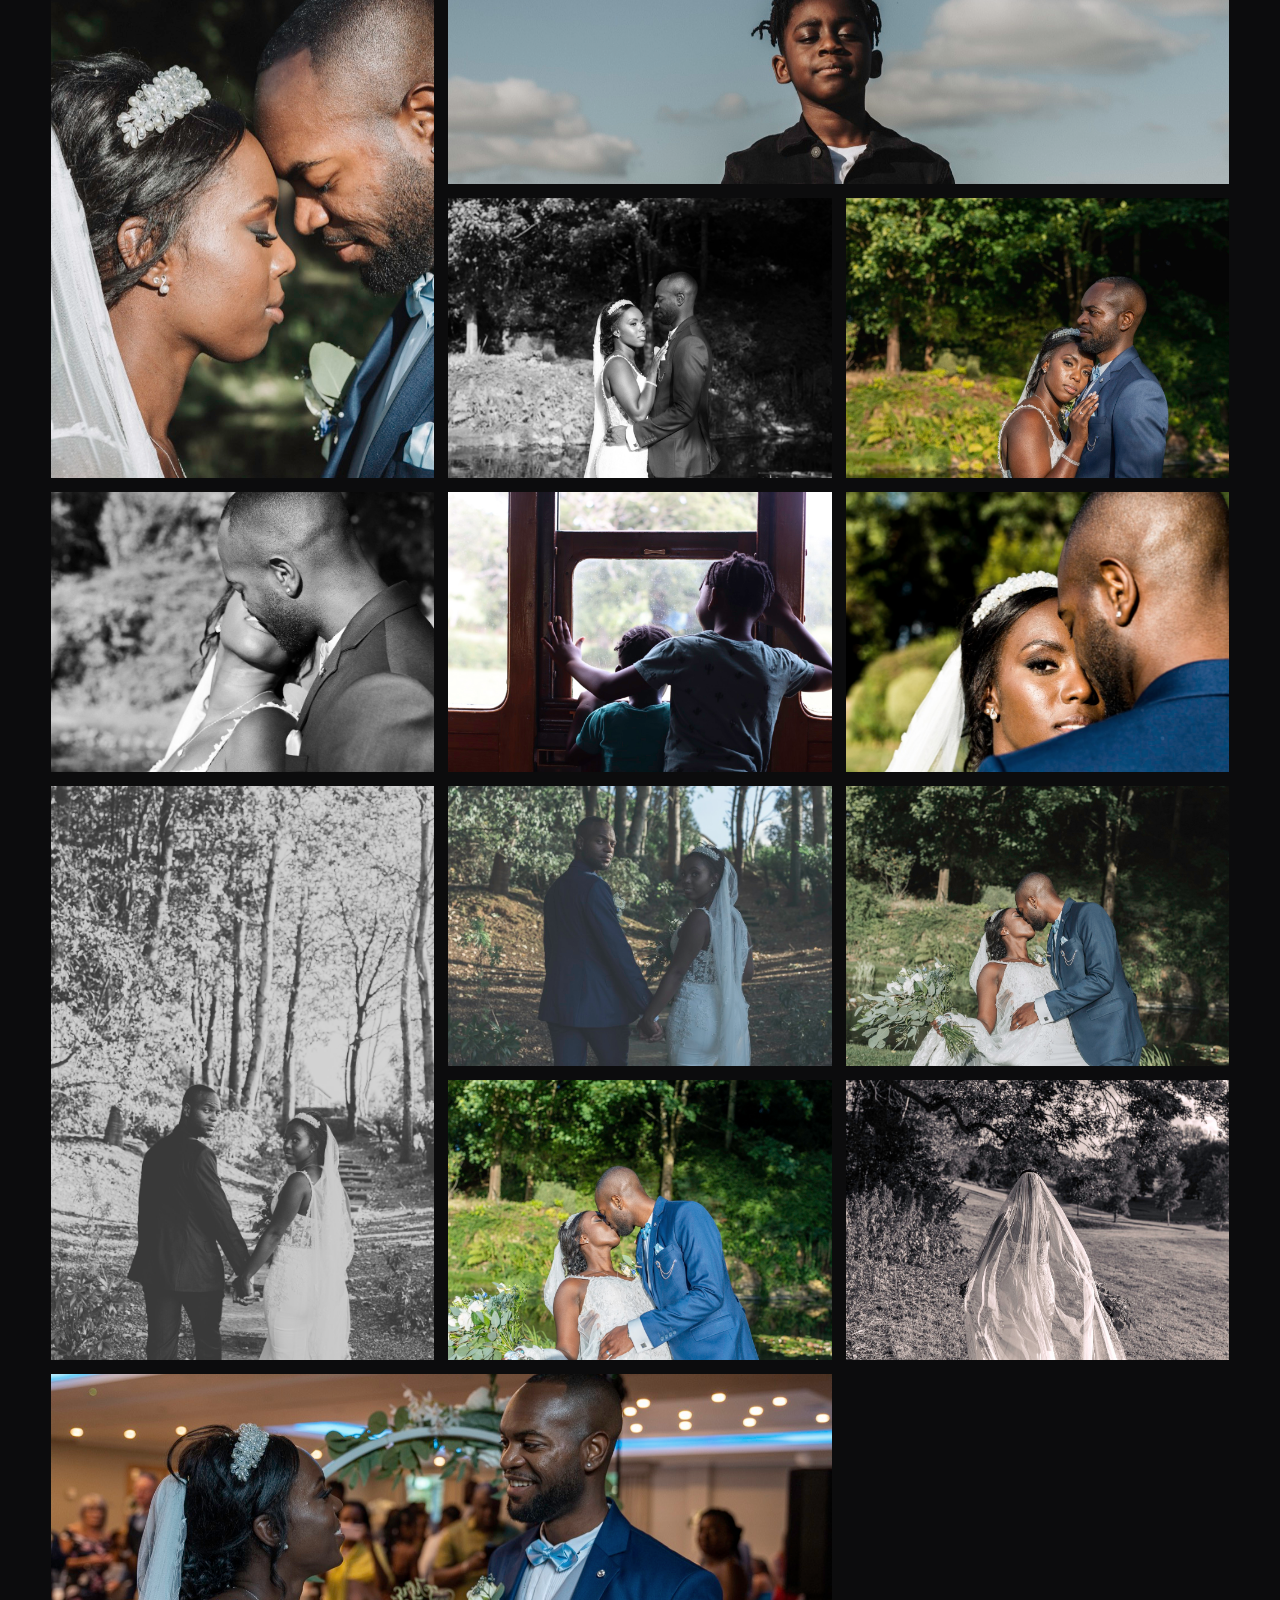
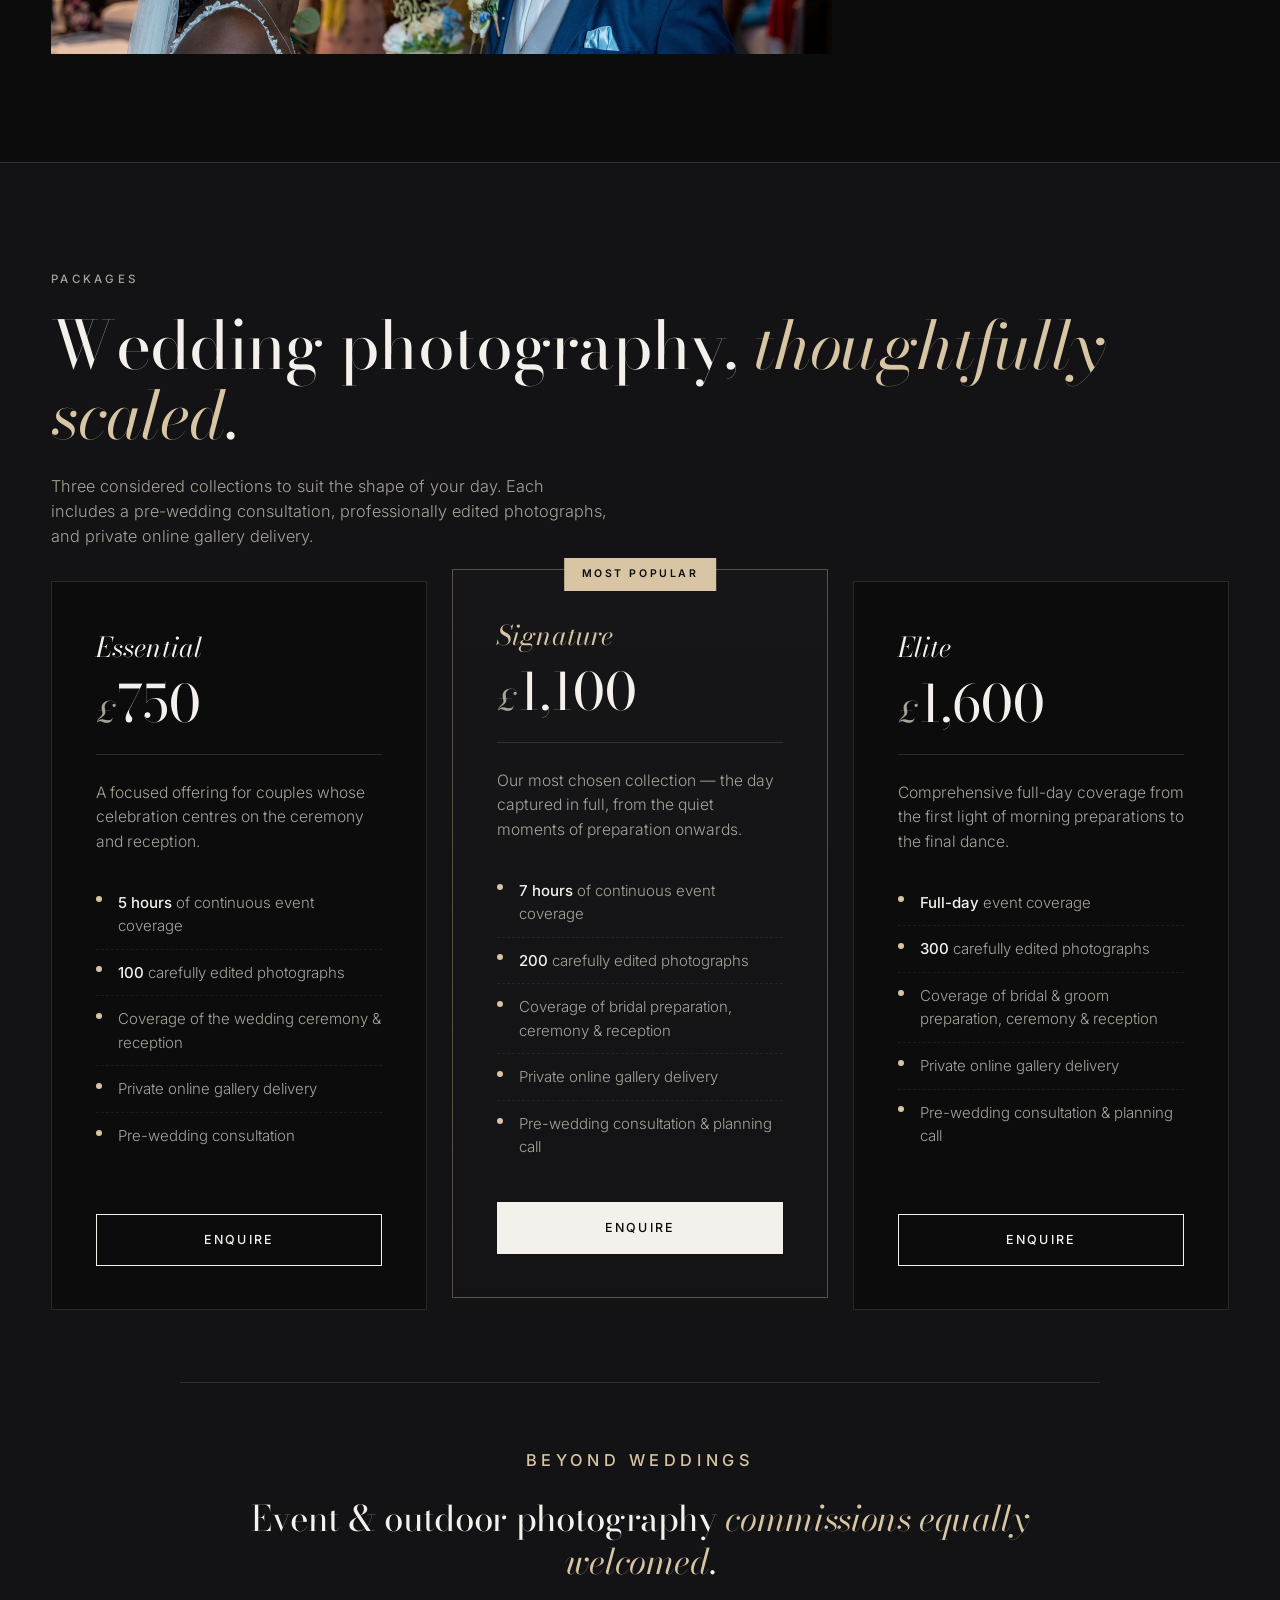
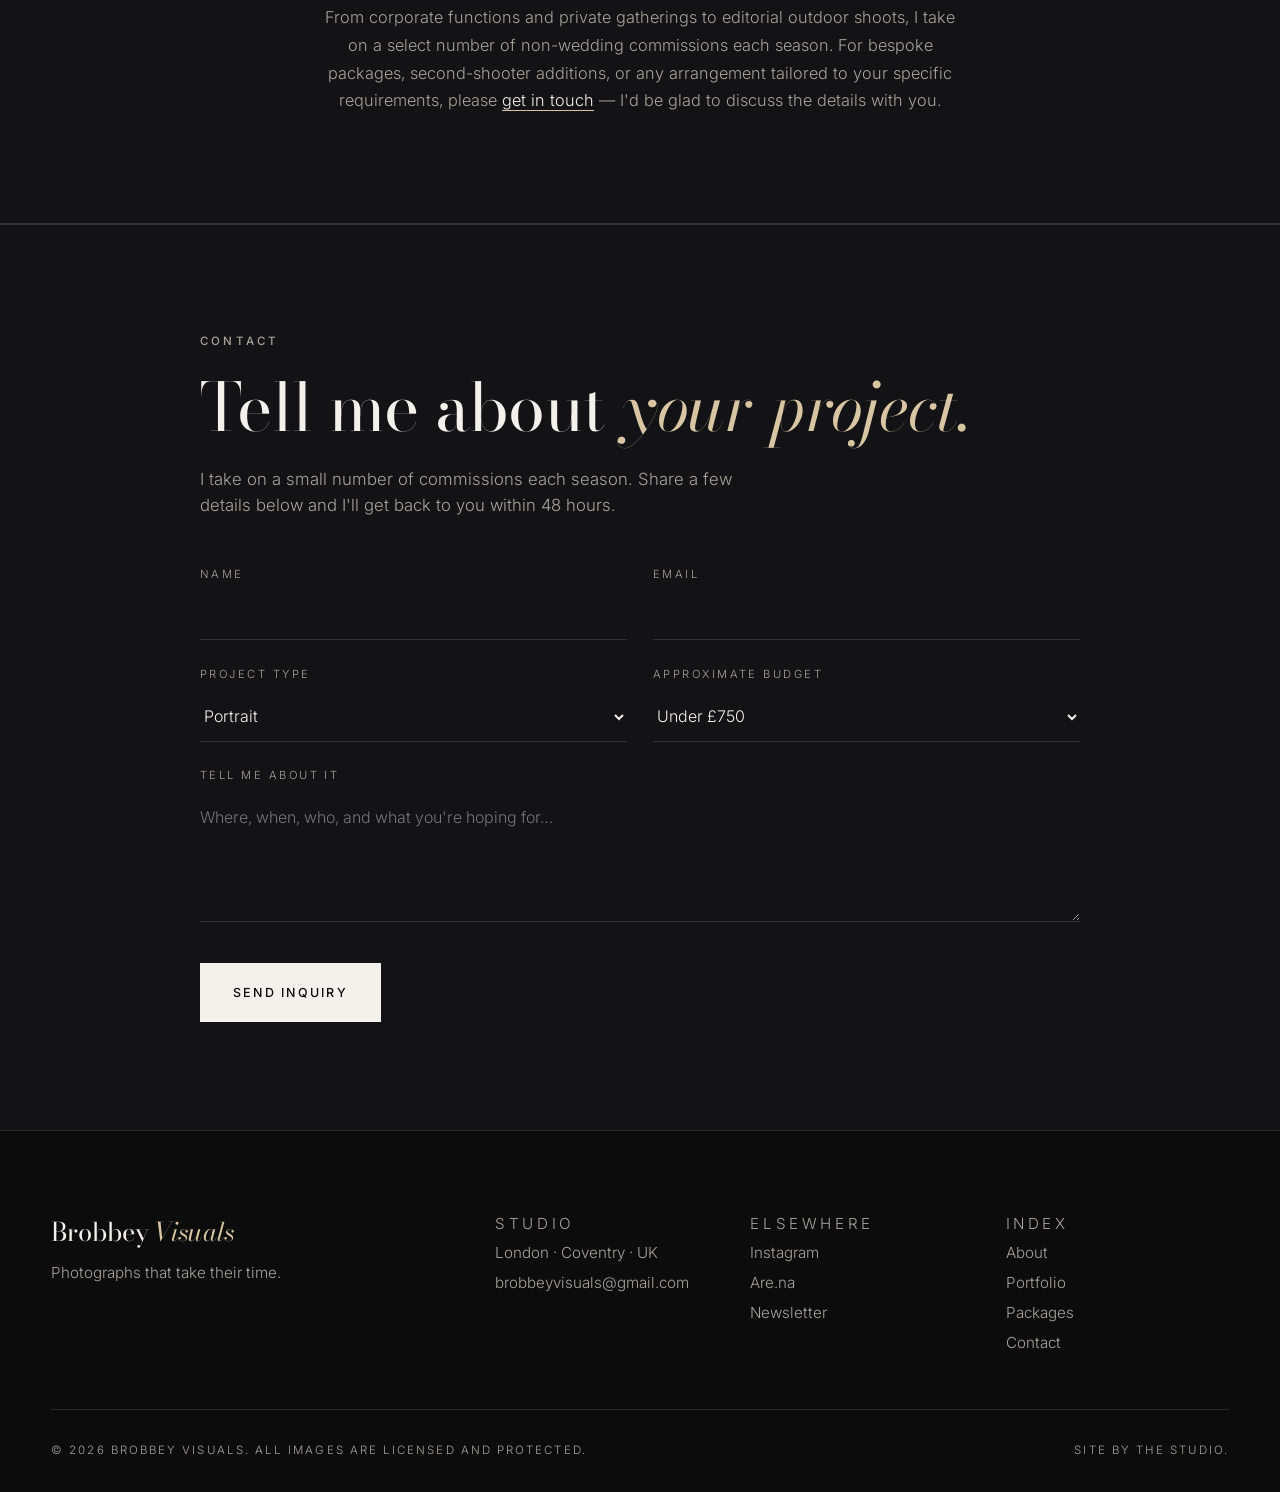
==== commit 93b68483: "Switch serif typeface to Bodoni Moda Replace Cormorant Garamond with Bodoni Moda for headlines, tier" ====
--- a/index.html
+++ b/index.html
@@ -7,7 +7,7 @@
 <title>Brobbey Visuals — Wedding & Event Photography</title>
 <link rel="preconnect" href="https://fonts.googleapis.com">
 <link rel="preconnect" href="https://fonts.gstatic.com" crossorigin>
-<link href="https://fonts.googleapis.com/css2?family=Cormorant+Garamond:ital,wght@0,300;0,400;0,500;0,600;1,300&family=Inter:wght@300;400;500;600&display=swap" rel="stylesheet">
+<link href="https://fonts.googleapis.com/css2?family=Bodoni+Moda:ital,wght@0,400;0,500;0,600;0,700;1,400;1,500&family=Inter:wght@300;400;500;600&display=swap" rel="stylesheet">
 <link rel="stylesheet" href="styles.css">
 </head>
 <body>
--- a/styles.css
+++ b/styles.css
@@ -7,7 +7,7 @@
   --line: rgba(244, 241, 236, 0.12);
   --accent: #d8c5a4;
   --accent-2: #b89a6a;
-  --serif: 'Cormorant Garamond', 'Times New Roman', serif;
+  --serif: 'Bodoni Moda', 'Times New Roman', serif;
   --sans: 'Inter', system-ui, -apple-system, sans-serif;
   --max: 1400px;
   --pad: clamp(20px, 4vw, 80px);
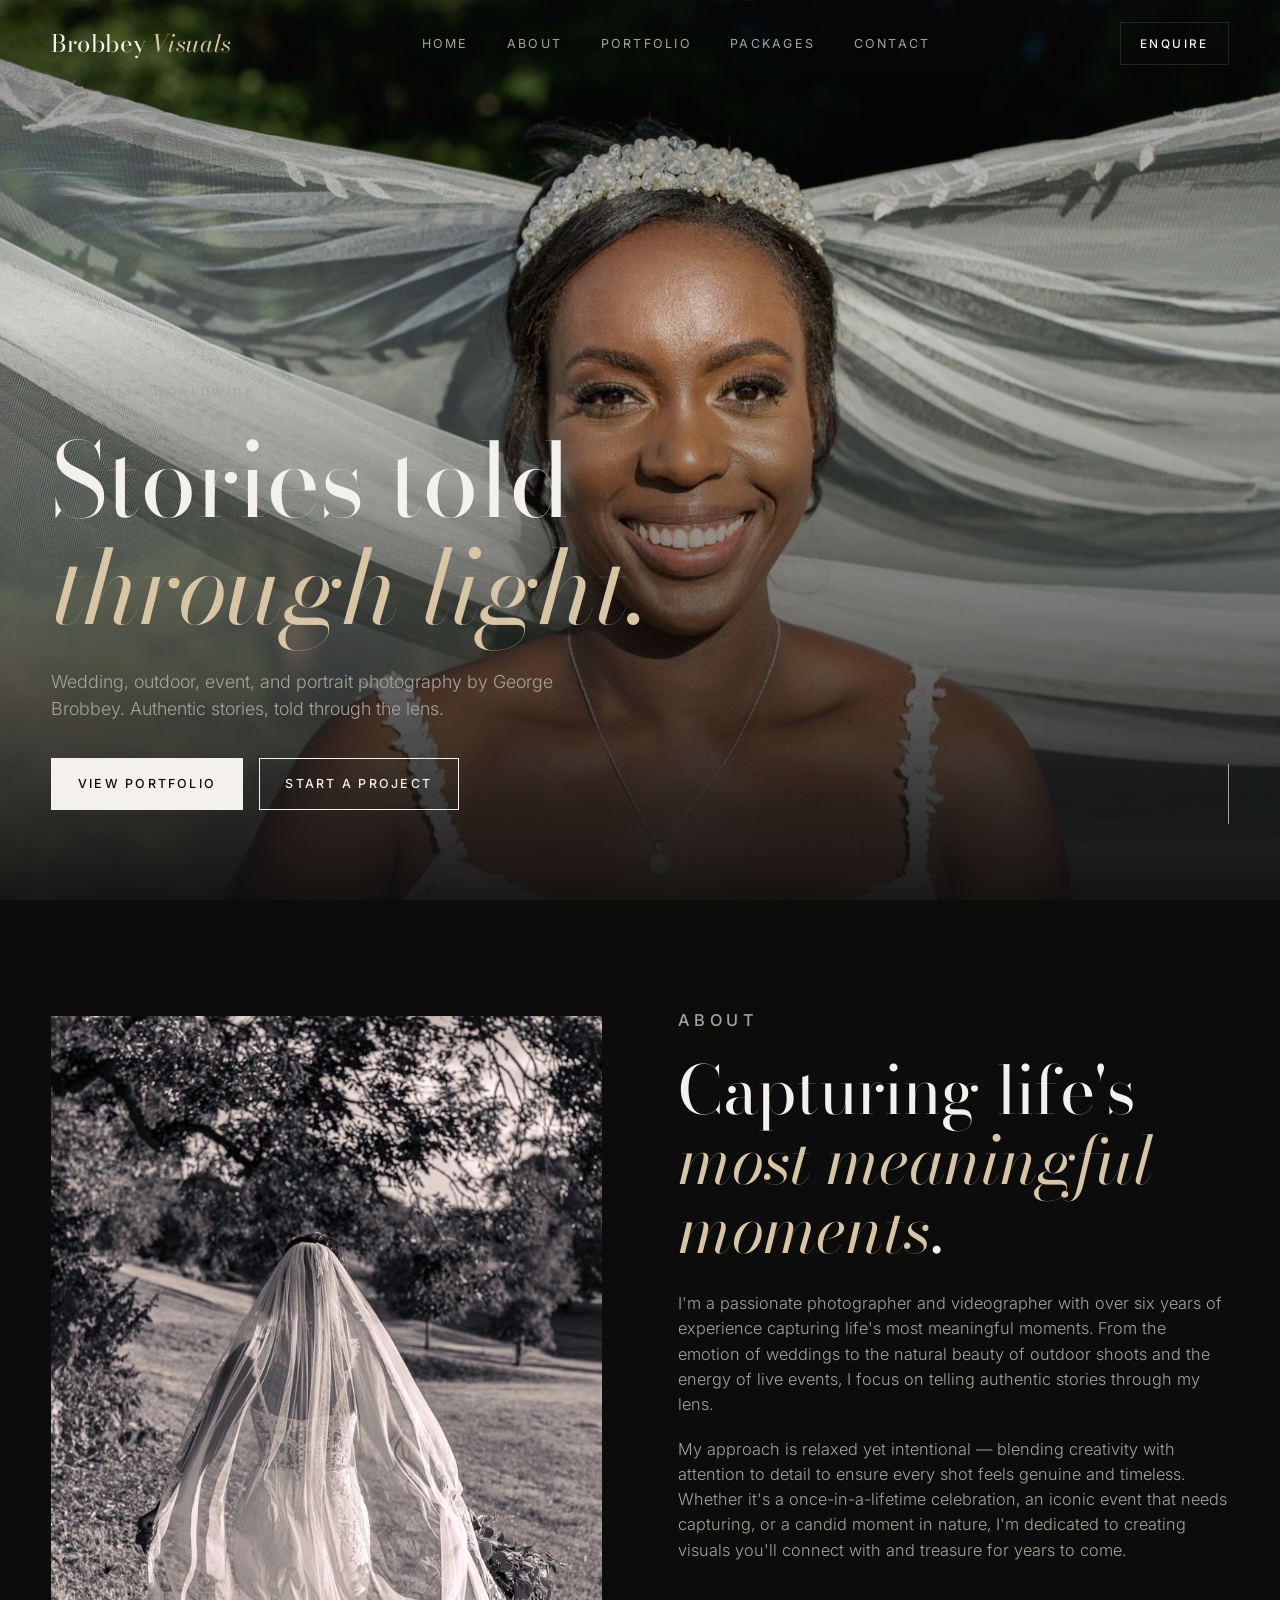
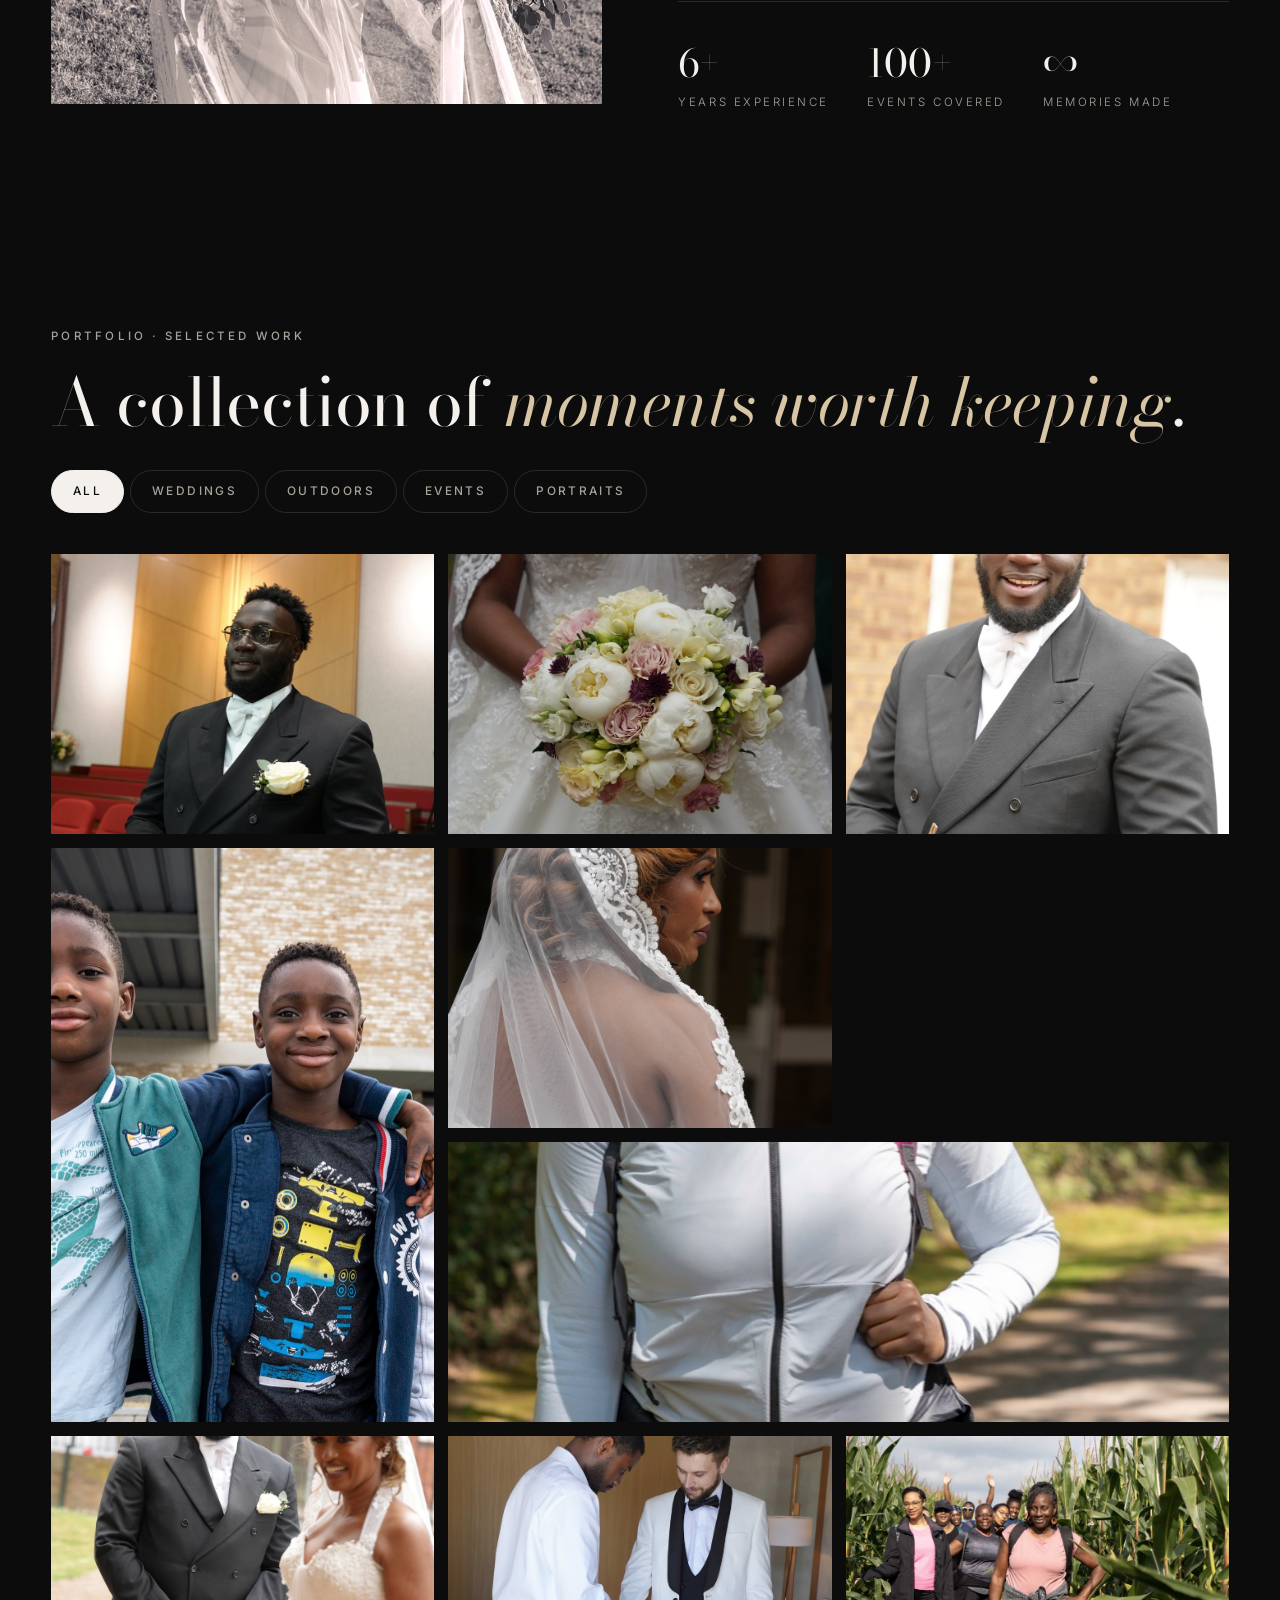
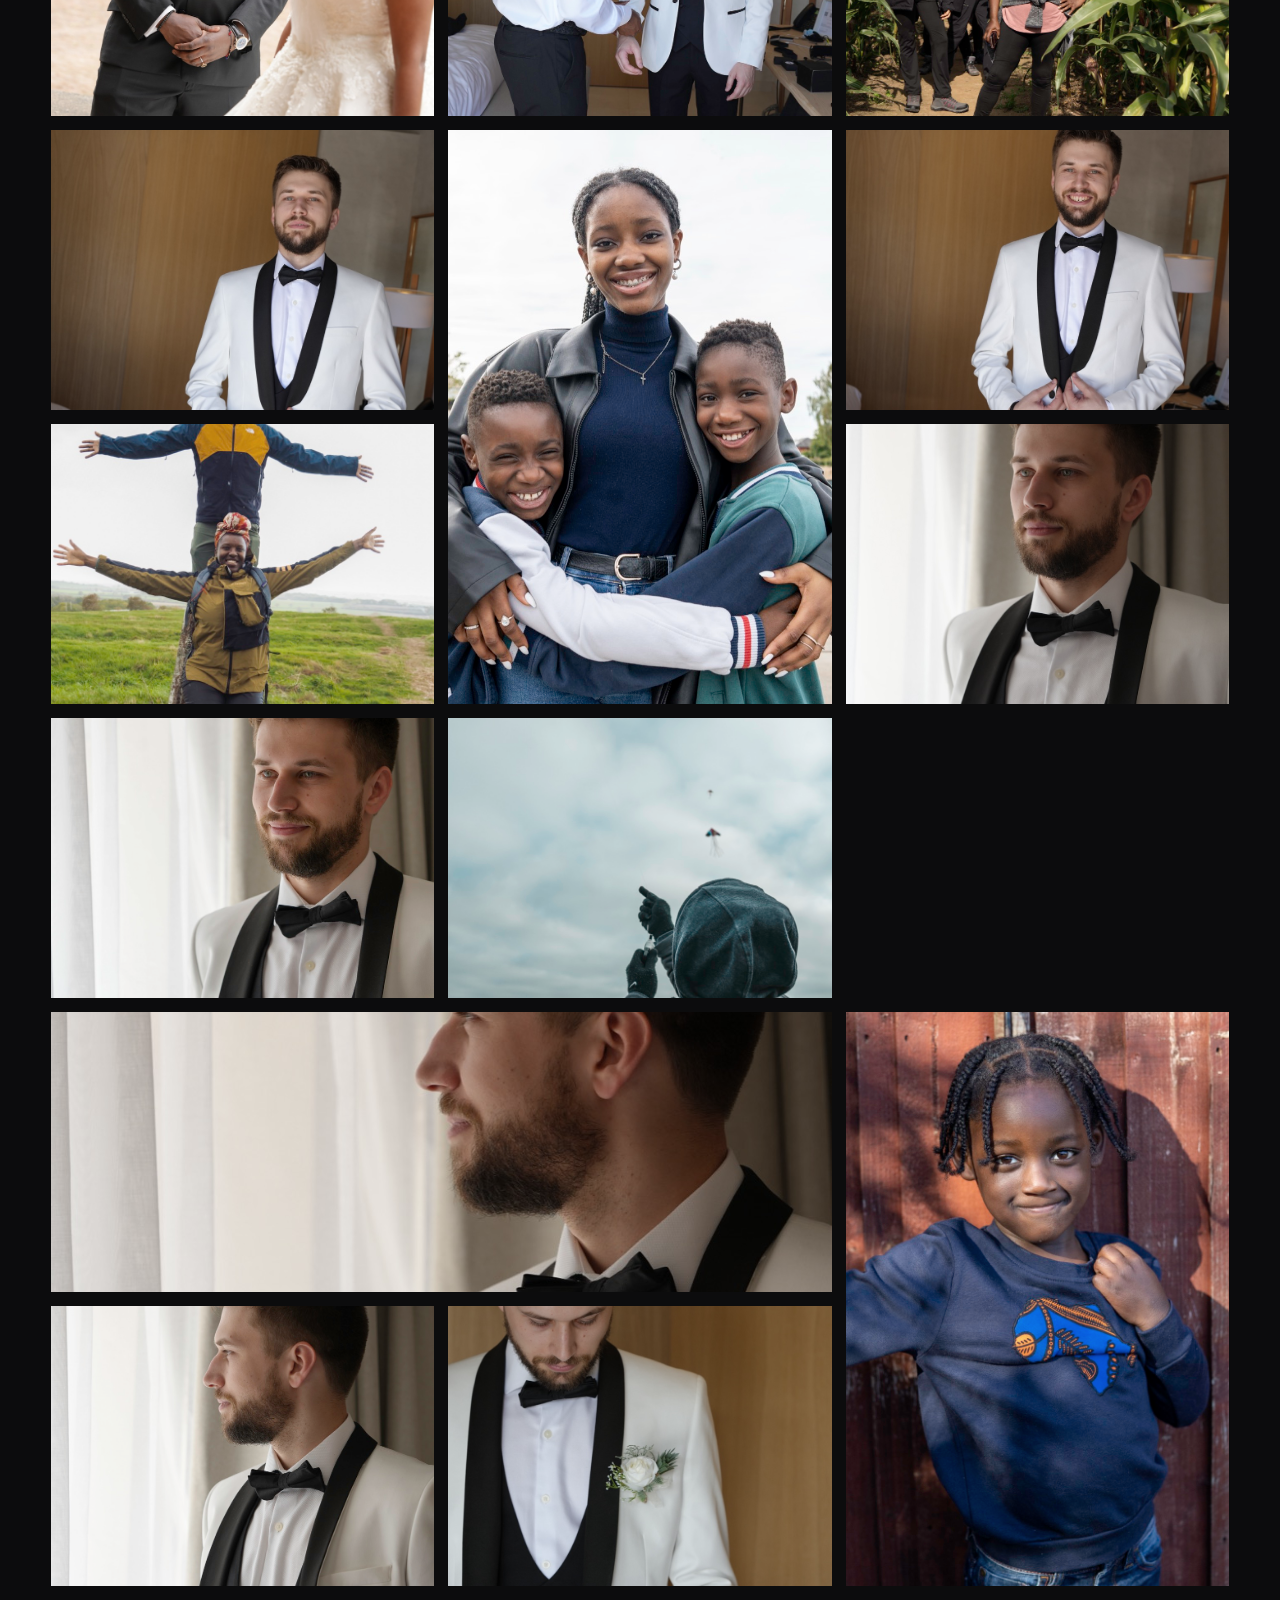
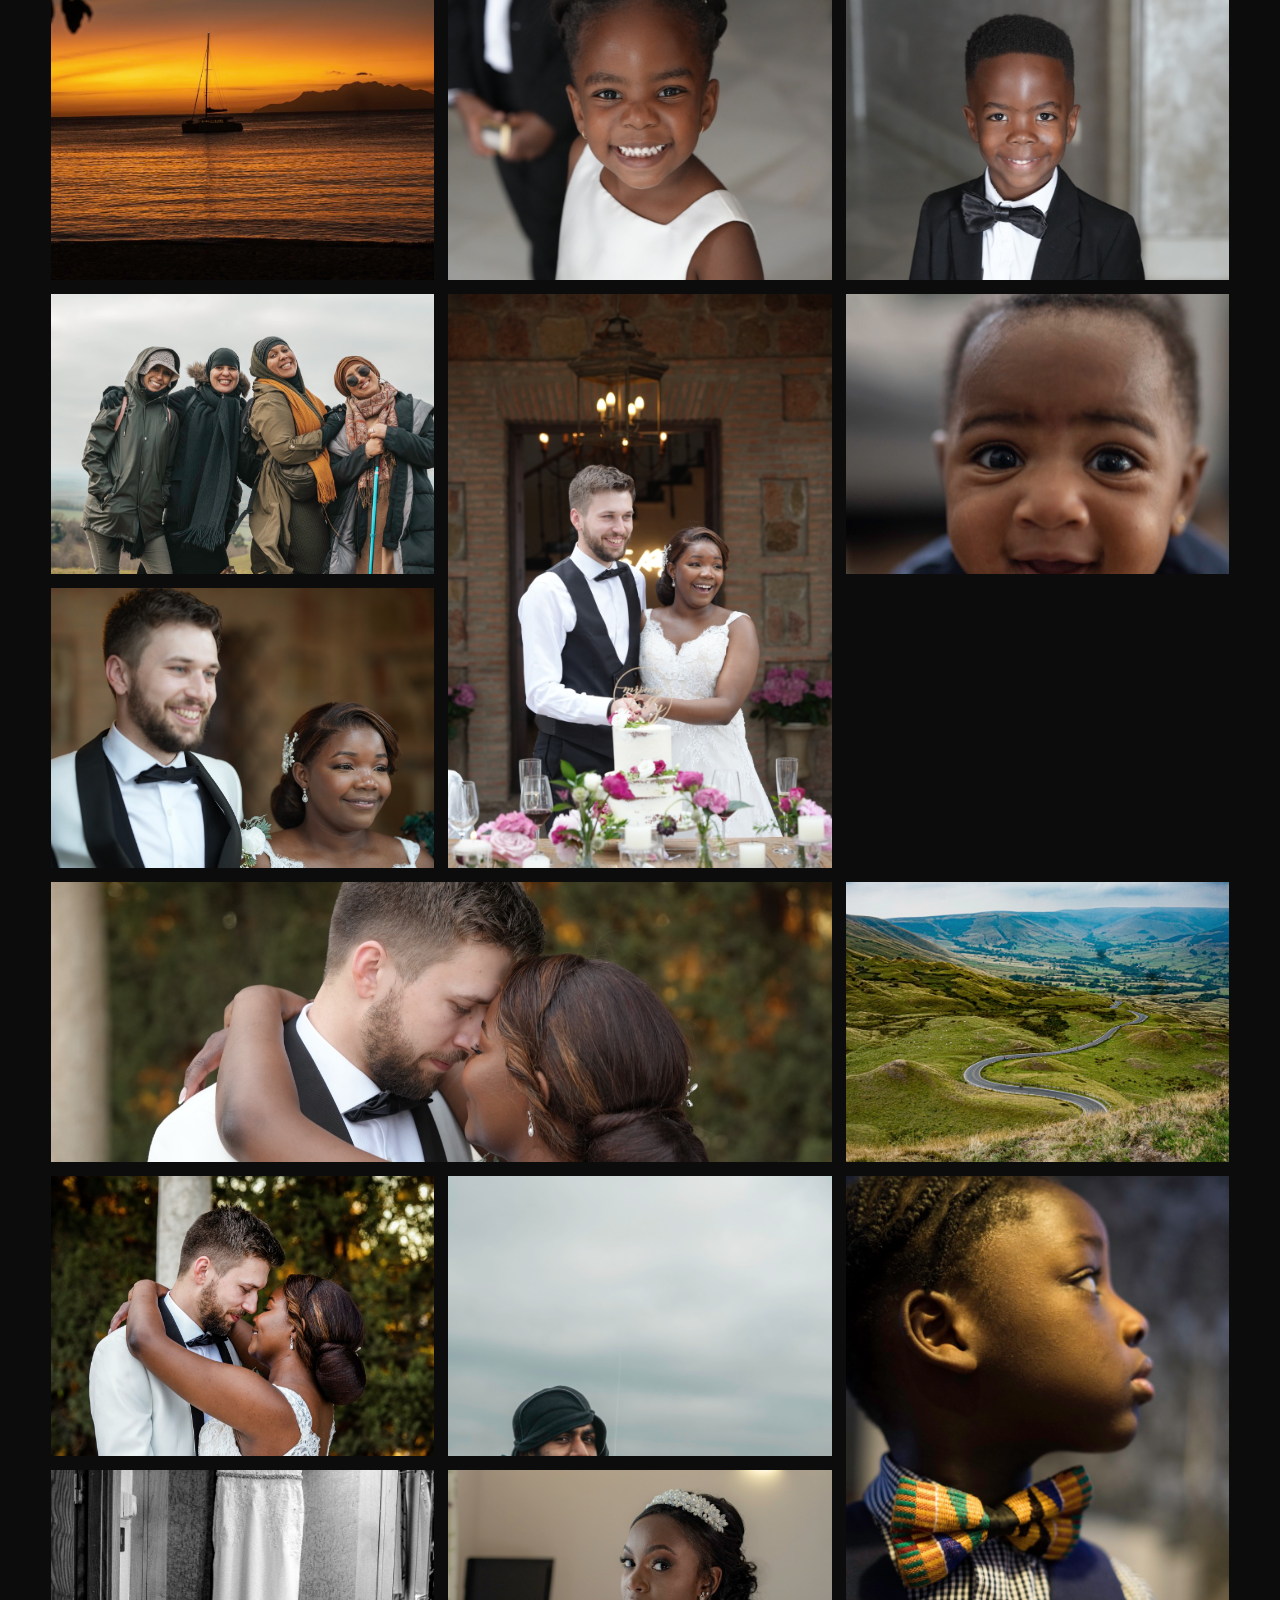
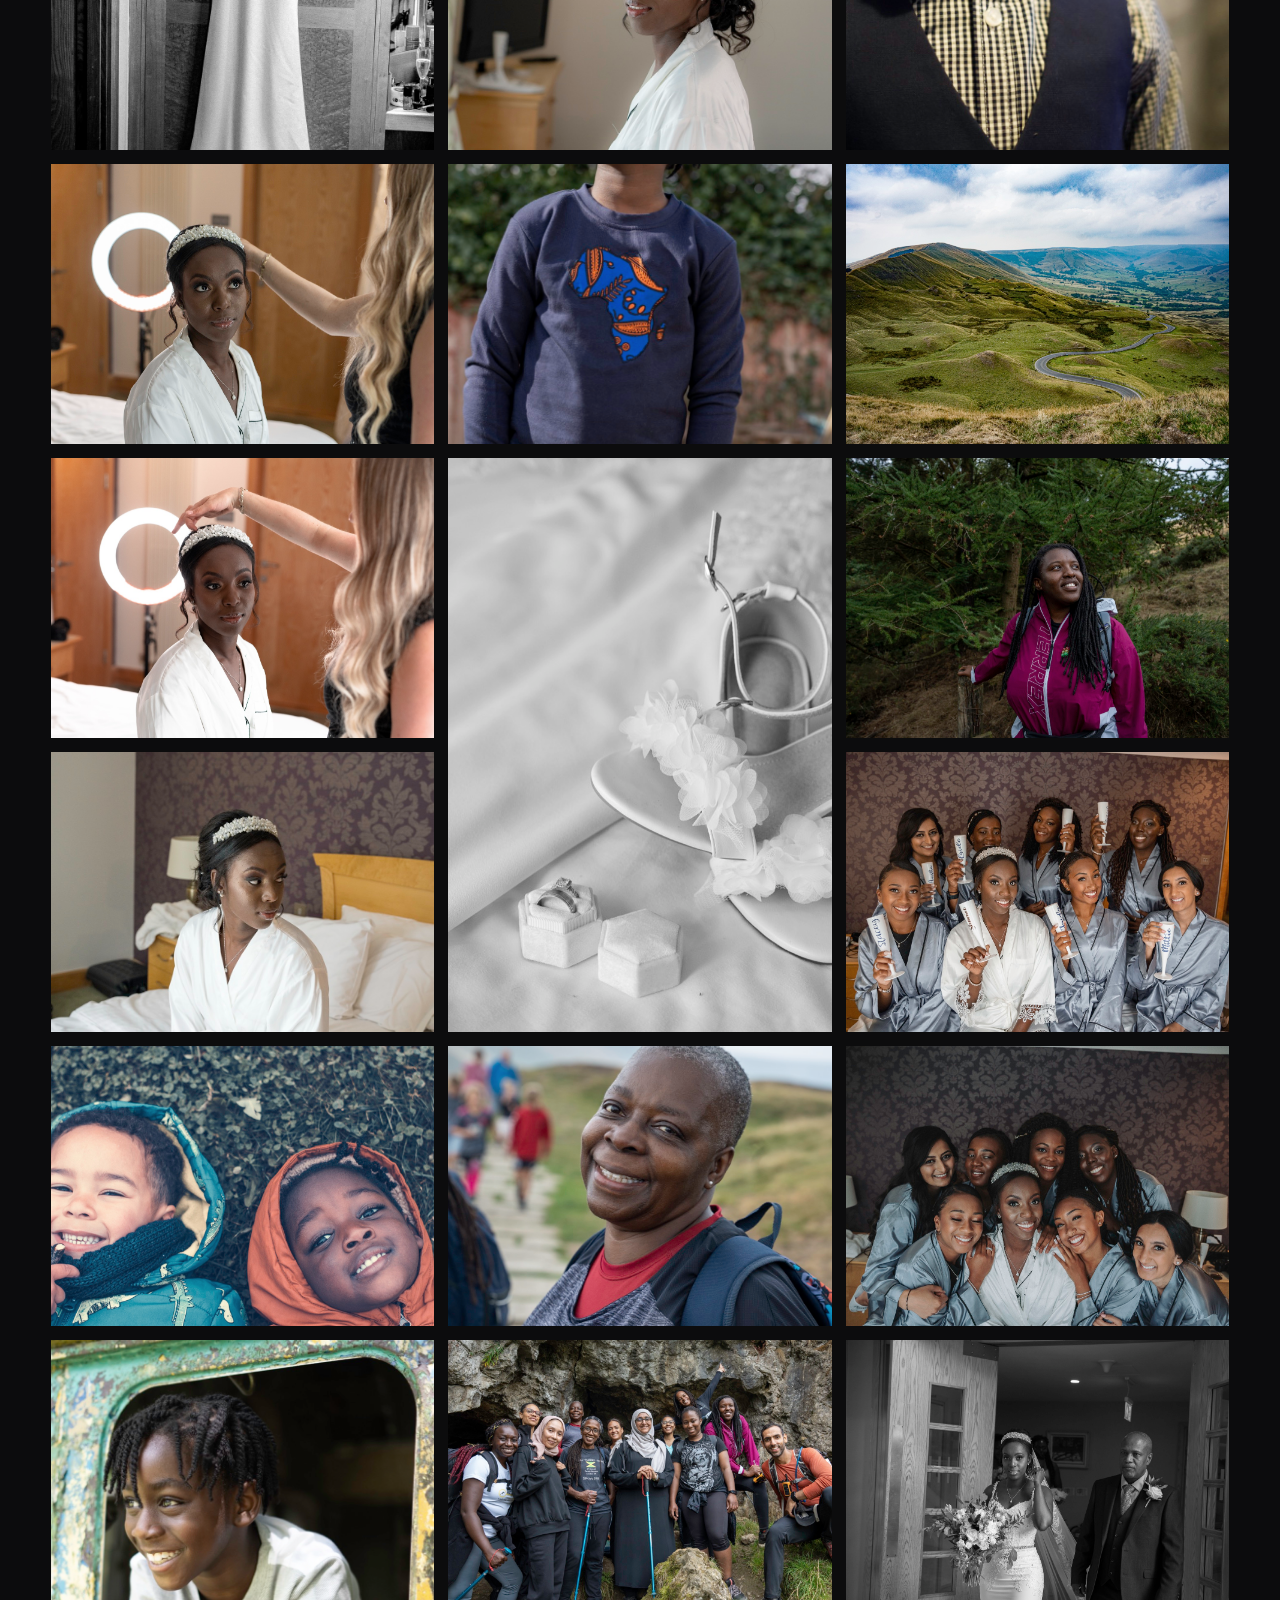
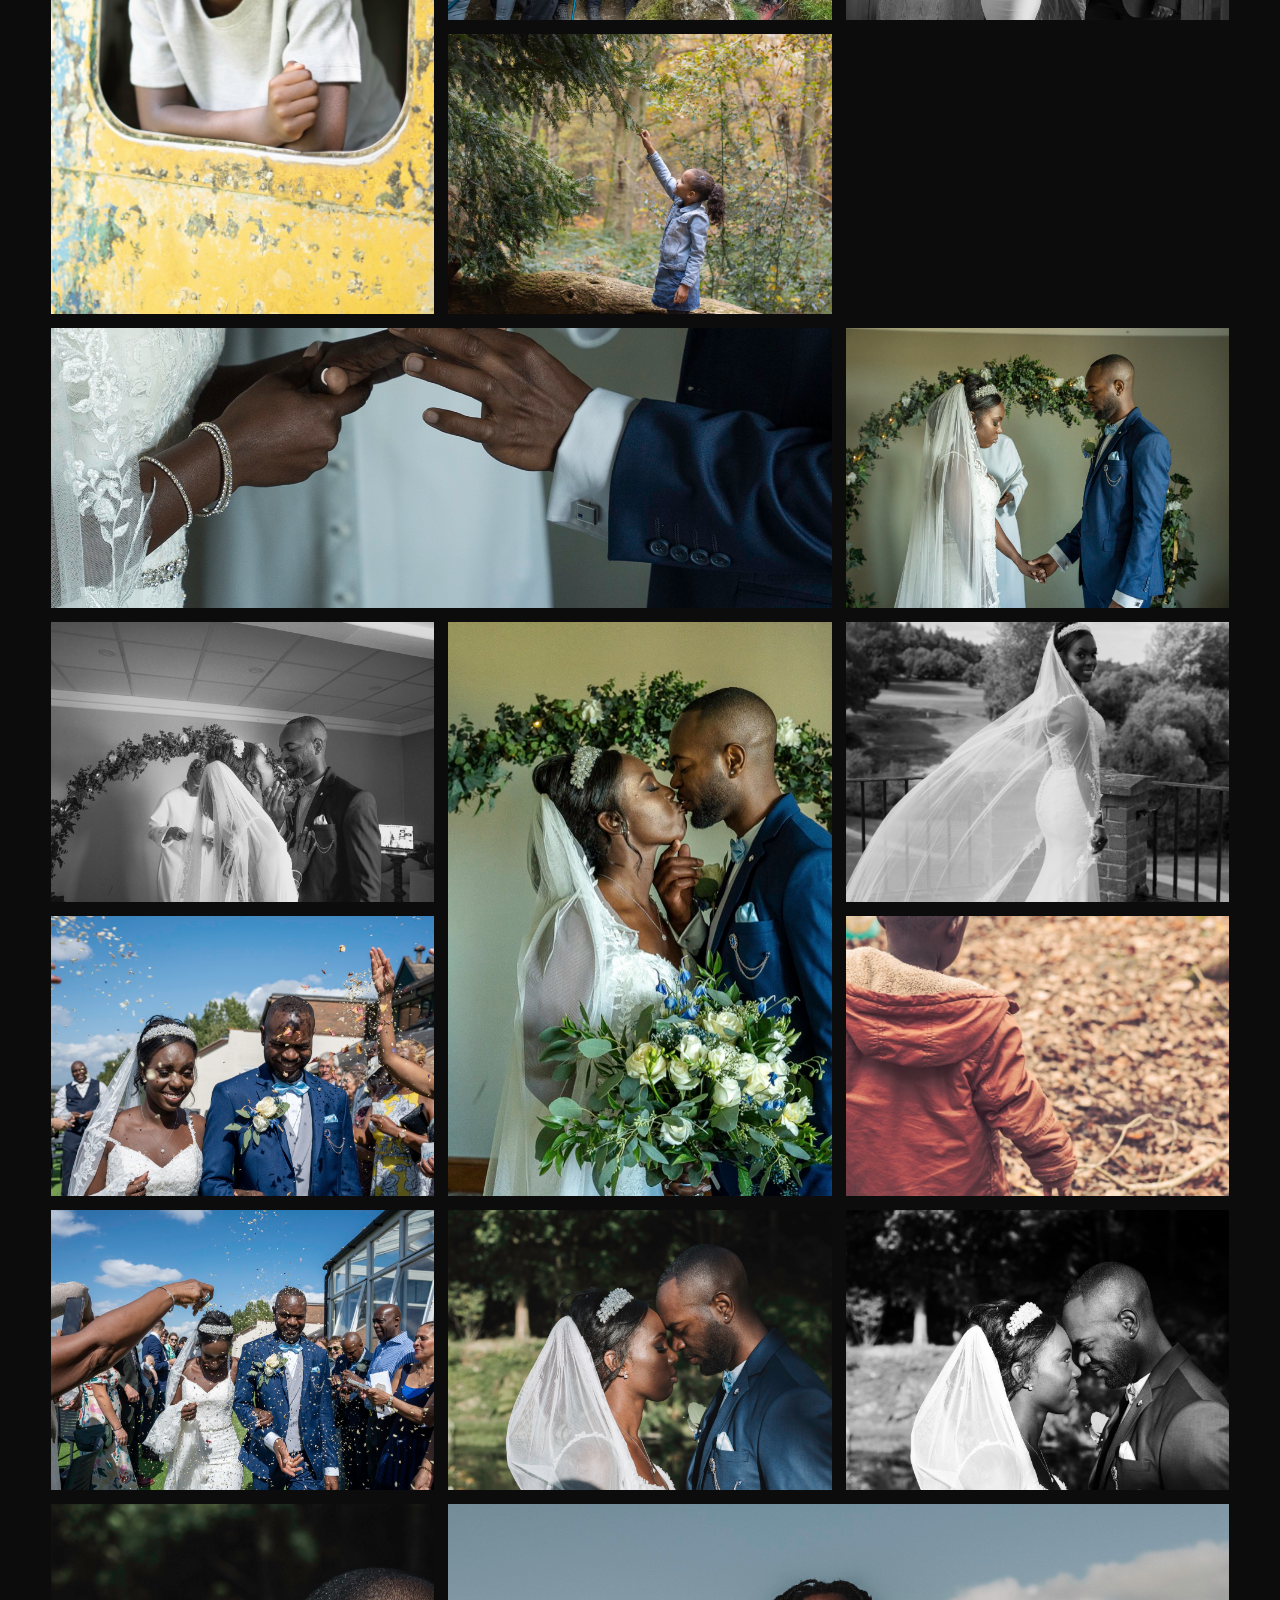
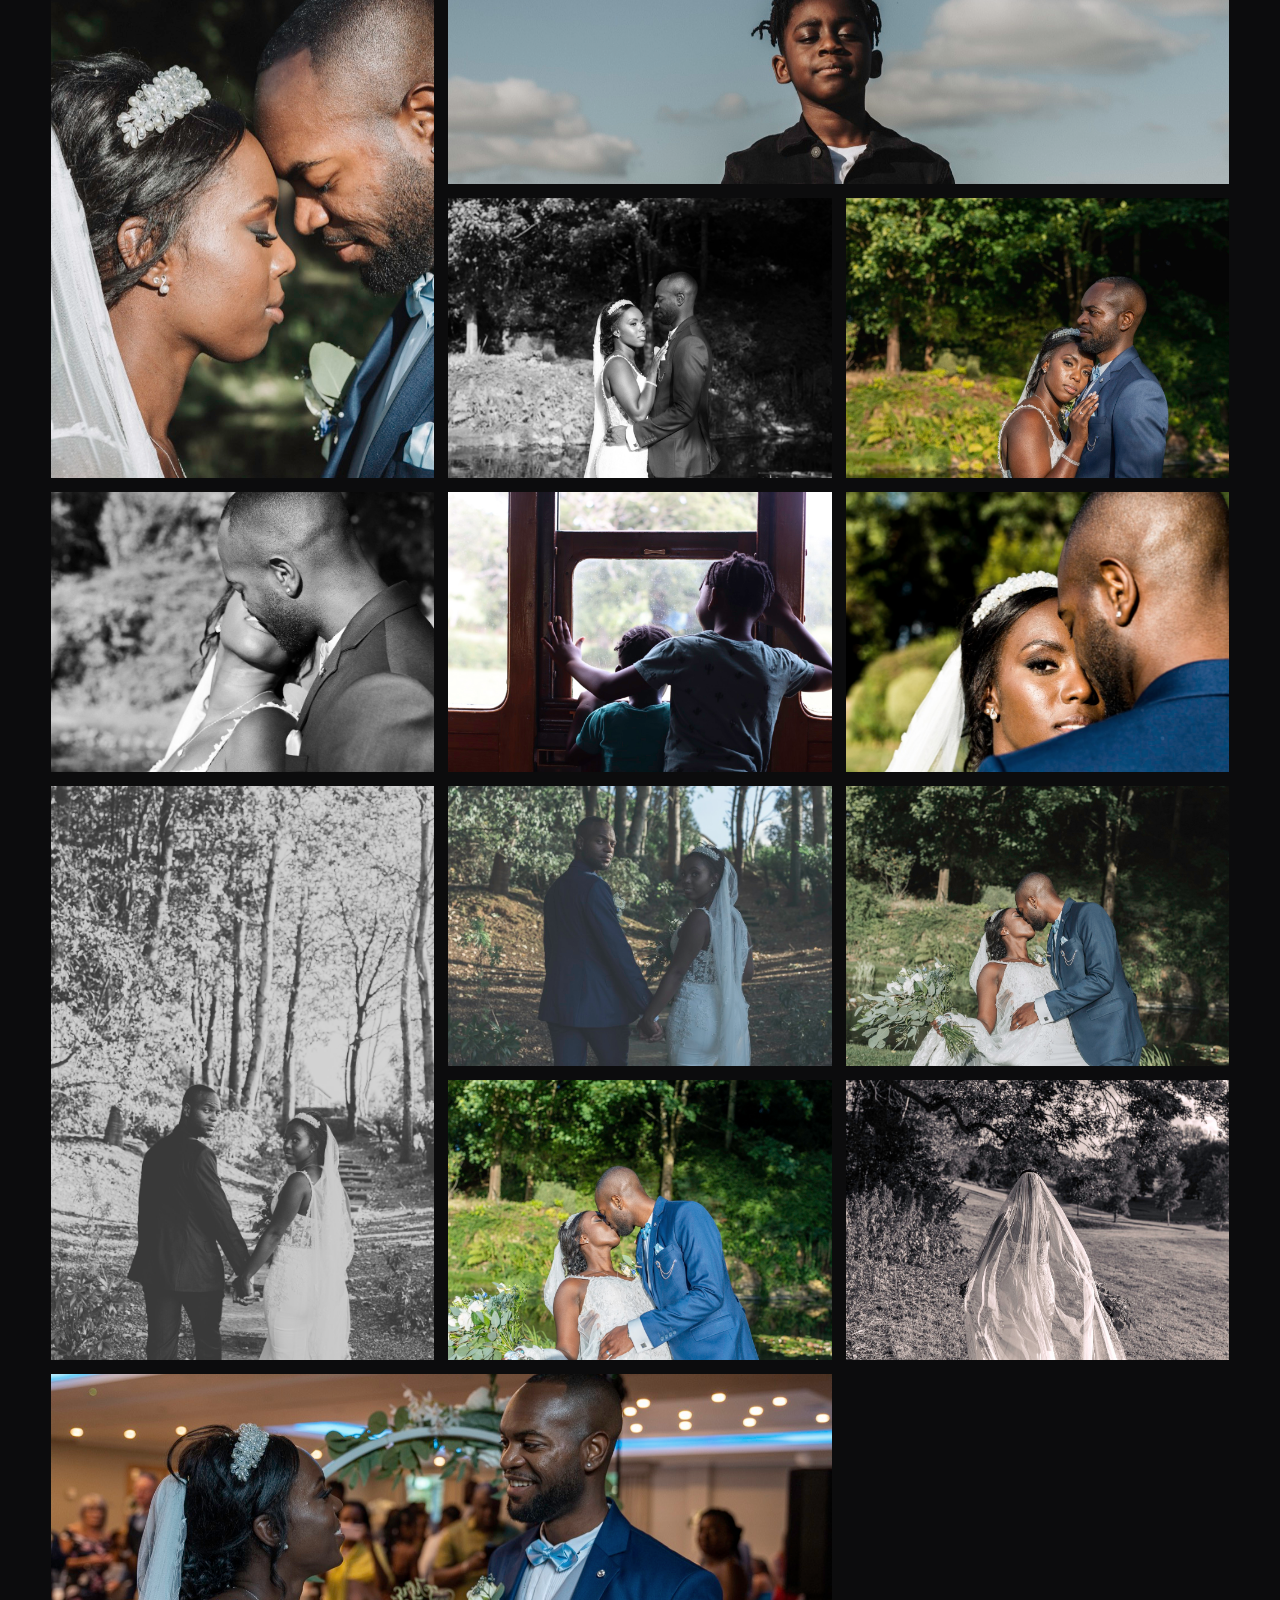
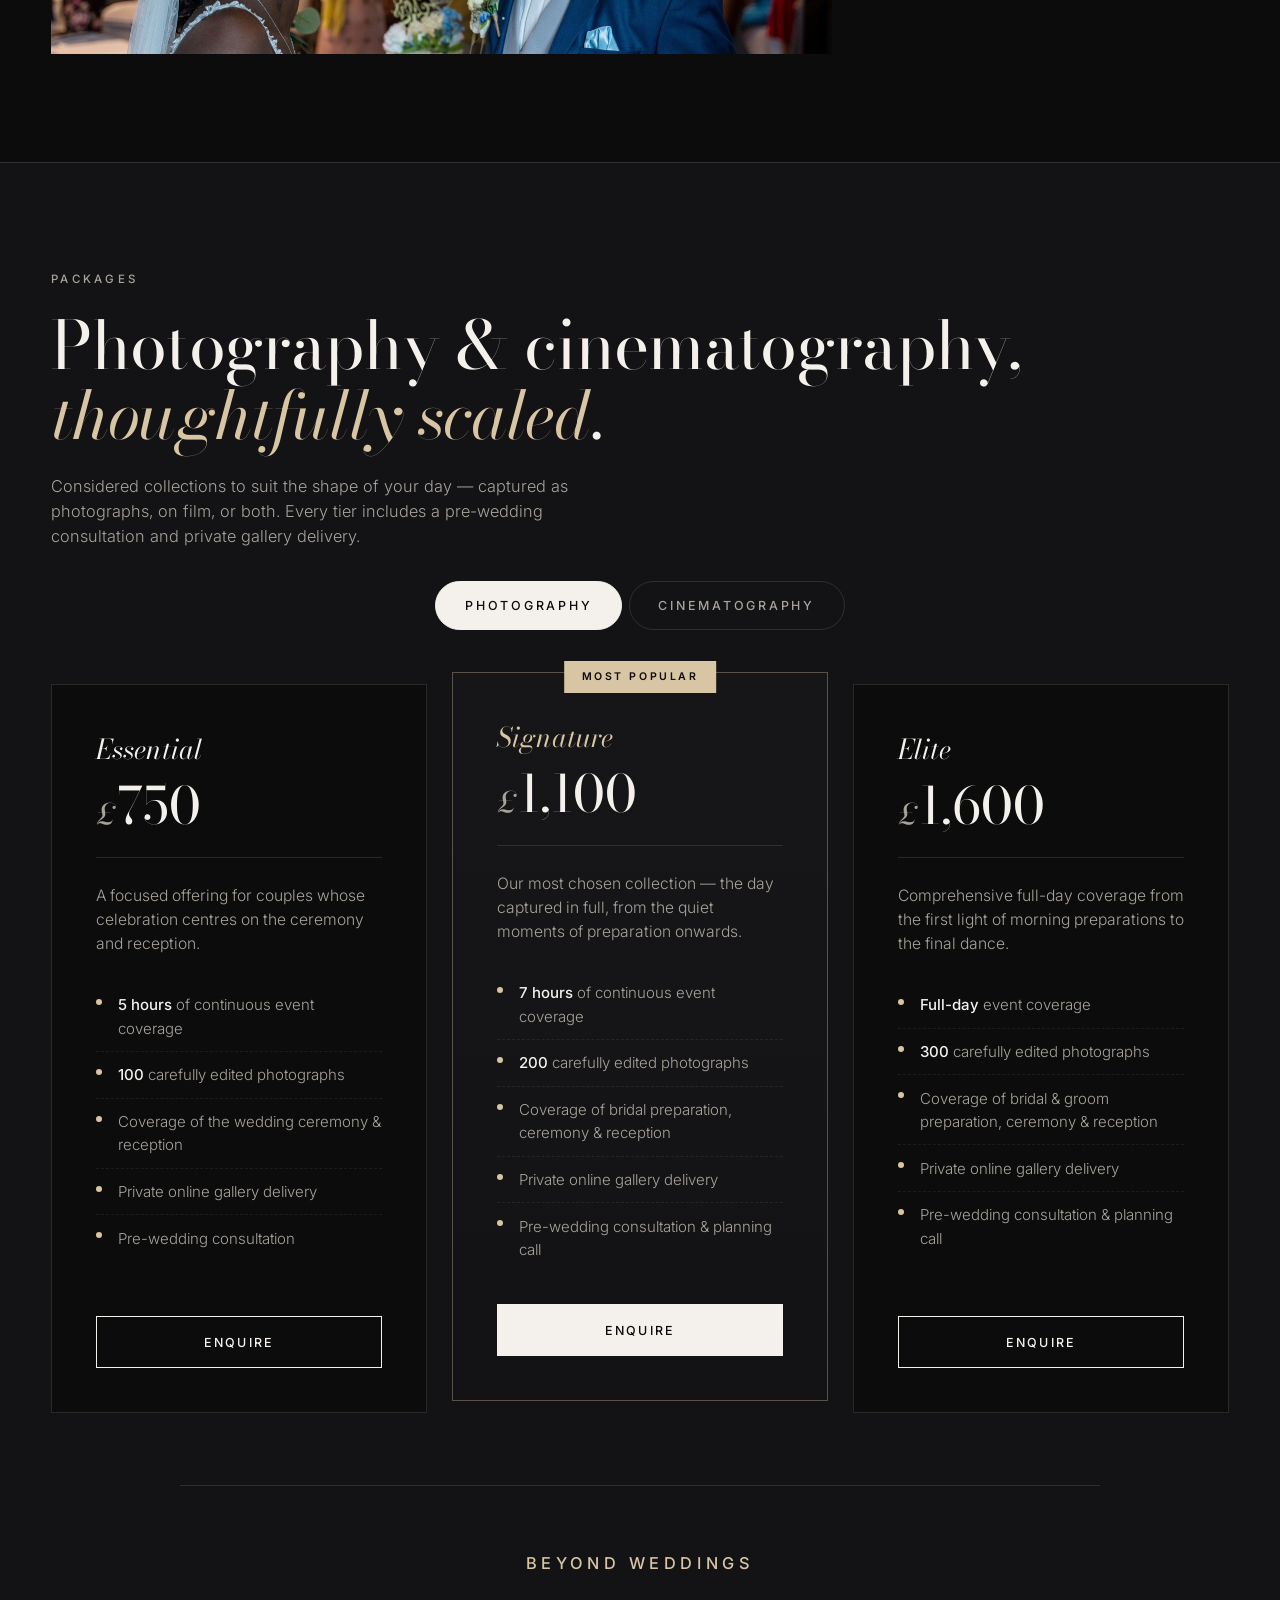
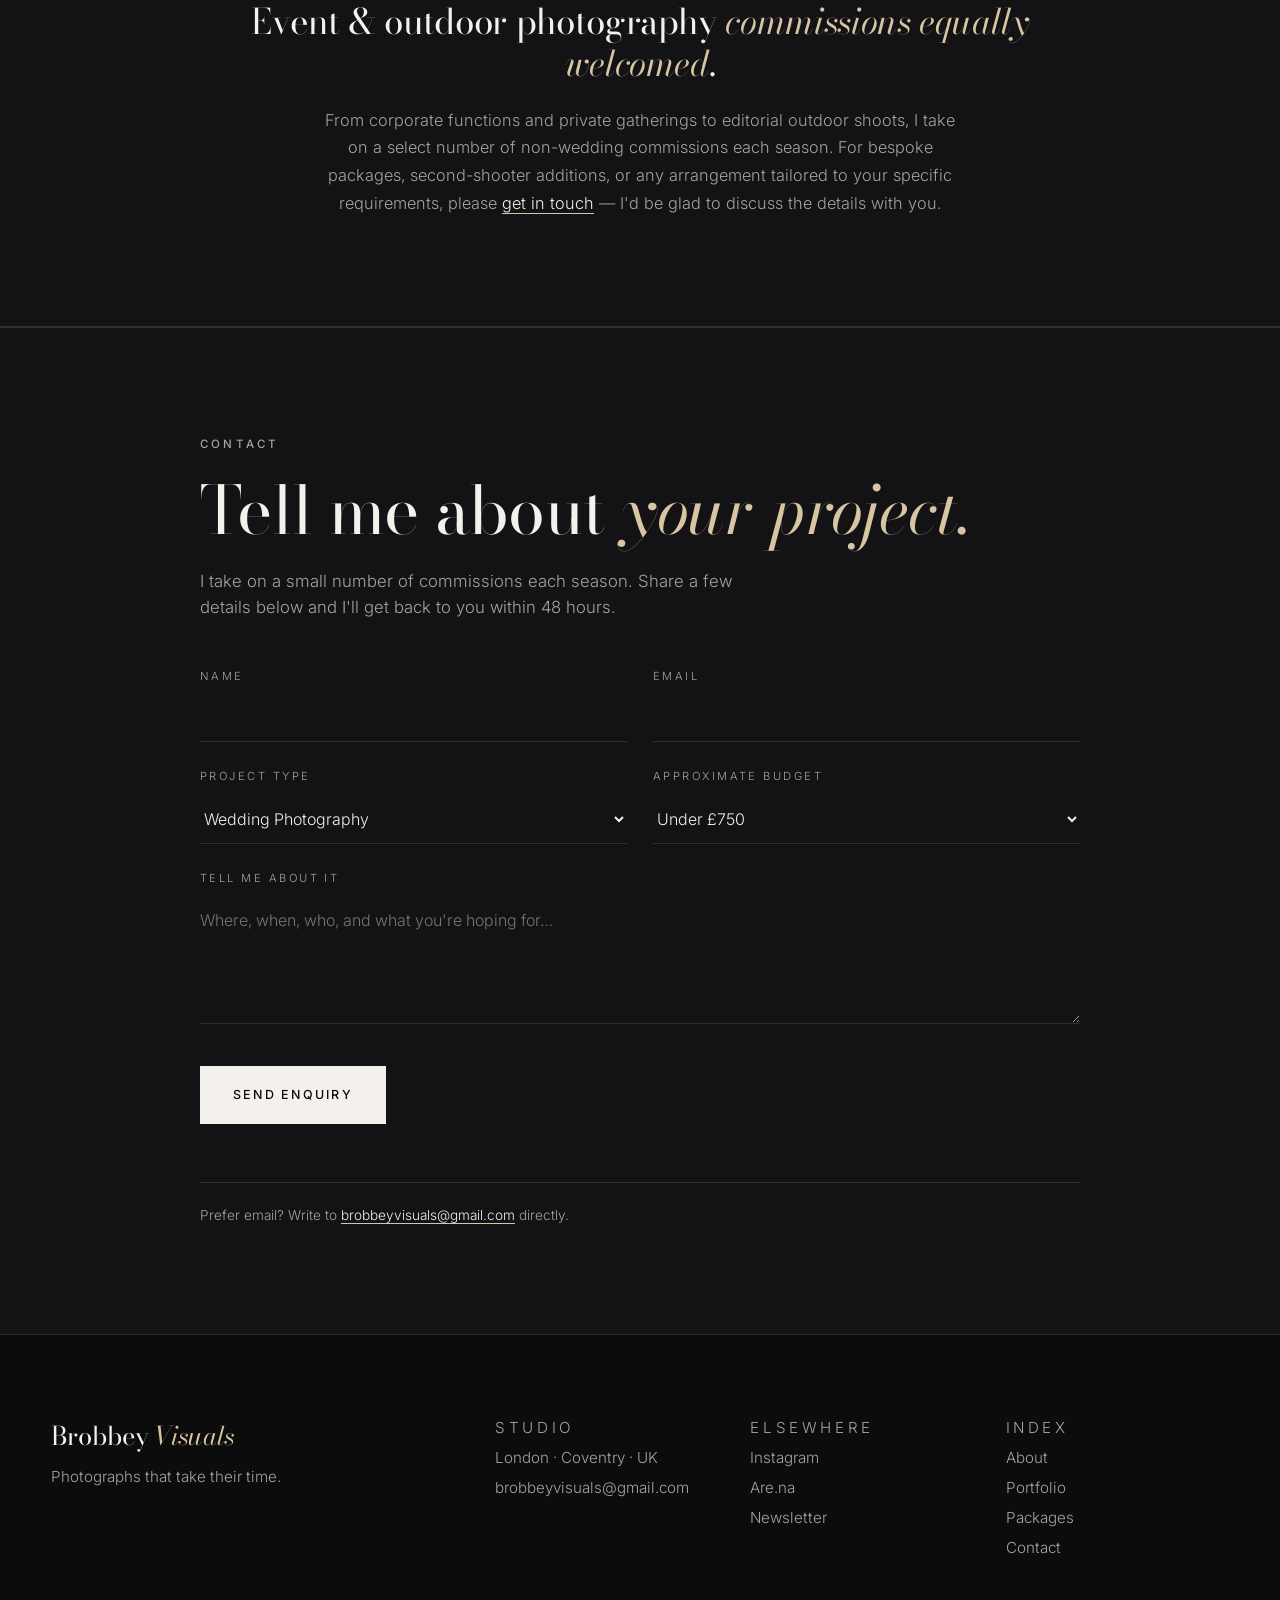
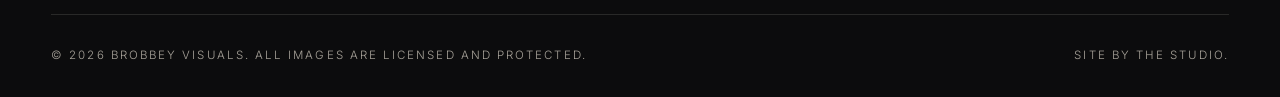
==== commit 178e8e4d: "Wire contact form to email, add cinematography packages Contact form - Post to FormSubmit AJAX endpo" ====
--- a/index.html
+++ b/index.html
@@ -377,59 +377,119 @@
 <section class="packages" id="packages">
   <div class="section-head">
     <p class="eyebrow">Packages</p>
-    <h2>Wedding photography, <em>thoughtfully scaled</em>.</h2>
-    <p class="section-lede">Three considered collections to suit the shape of your day. Each includes a pre-wedding consultation, professionally edited photographs, and private online gallery delivery.</p>
-  </div>
-
-  <div class="packages__grid">
-    <article class="package">
-      <div class="package__head">
-        <p class="package__tier">Essential</p>
-        <p class="package__price"><span>£</span>750</p>
-      </div>
-      <p class="package__lede">A focused offering for couples whose celebration centres on the ceremony and reception.</p>
-      <ul class="package__list">
-        <li><strong>5 hours</strong> of continuous event coverage</li>
-        <li><strong>100</strong> carefully edited photographs</li>
-        <li>Coverage of the wedding ceremony &amp; reception</li>
-        <li>Private online gallery delivery</li>
-        <li>Pre-wedding consultation</li>
-      </ul>
-      <a href="#contact" class="btn btn--ghost btn--block">Enquire</a>
-    </article>
-
-    <article class="package package--featured">
-      <span class="package__badge">Most popular</span>
-      <div class="package__head">
-        <p class="package__tier">Signature</p>
-        <p class="package__price"><span>£</span>1,100</p>
-      </div>
-      <p class="package__lede">Our most chosen collection — the day captured in full, from the quiet moments of preparation onwards.</p>
-      <ul class="package__list">
-        <li><strong>7 hours</strong> of continuous event coverage</li>
-        <li><strong>200</strong> carefully edited photographs</li>
-        <li>Coverage of bridal preparation, ceremony &amp; reception</li>
-        <li>Private online gallery delivery</li>
-        <li>Pre-wedding consultation &amp; planning call</li>
-      </ul>
-      <a href="#contact" class="btn btn--primary btn--block">Enquire</a>
-    </article>
-
-    <article class="package">
-      <div class="package__head">
-        <p class="package__tier">Elite</p>
-        <p class="package__price"><span>£</span>1,600</p>
-      </div>
-      <p class="package__lede">Comprehensive full-day coverage from the first light of morning preparations to the final dance.</p>
-      <ul class="package__list">
-        <li><strong>Full-day</strong> event coverage</li>
-        <li><strong>300</strong> carefully edited photographs</li>
-        <li>Coverage of bridal &amp; groom preparation, ceremony &amp; reception</li>
-        <li>Private online gallery delivery</li>
-        <li>Pre-wedding consultation &amp; planning call</li>
-      </ul>
-      <a href="#contact" class="btn btn--ghost btn--block">Enquire</a>
-    </article>
+    <h2>Photography &amp; cinematography, <em>thoughtfully scaled</em>.</h2>
+    <p class="section-lede">Considered collections to suit the shape of your day — captured as photographs, on film, or both. Every tier includes a pre-wedding consultation and private gallery delivery.</p>
+  </div>
+
+  <div class="packages__tabs" role="tablist">
+    <button class="packages__tab is-active" data-pkg-tab="photo" role="tab">Photography</button>
+    <button class="packages__tab" data-pkg-tab="video" role="tab">Cinematography</button>
+  </div>
+
+  <div class="packages__panel is-active" data-pkg-panel="photo">
+    <div class="packages__grid">
+      <article class="package">
+        <div class="package__head">
+          <p class="package__tier">Essential</p>
+          <p class="package__price"><span>£</span>750</p>
+        </div>
+        <p class="package__lede">A focused offering for couples whose celebration centres on the ceremony and reception.</p>
+        <ul class="package__list">
+          <li><strong>5 hours</strong> of continuous event coverage</li>
+          <li><strong>100</strong> carefully edited photographs</li>
+          <li>Coverage of the wedding ceremony &amp; reception</li>
+          <li>Private online gallery delivery</li>
+          <li>Pre-wedding consultation</li>
+        </ul>
+        <a href="#contact" class="btn btn--ghost btn--block">Enquire</a>
+      </article>
+
+      <article class="package package--featured">
+        <span class="package__badge">Most popular</span>
+        <div class="package__head">
+          <p class="package__tier">Signature</p>
+          <p class="package__price"><span>£</span>1,100</p>
+        </div>
+        <p class="package__lede">Our most chosen collection — the day captured in full, from the quiet moments of preparation onwards.</p>
+        <ul class="package__list">
+          <li><strong>7 hours</strong> of continuous event coverage</li>
+          <li><strong>200</strong> carefully edited photographs</li>
+          <li>Coverage of bridal preparation, ceremony &amp; reception</li>
+          <li>Private online gallery delivery</li>
+          <li>Pre-wedding consultation &amp; planning call</li>
+        </ul>
+        <a href="#contact" class="btn btn--primary btn--block">Enquire</a>
+      </article>
+
+      <article class="package">
+        <div class="package__head">
+          <p class="package__tier">Elite</p>
+          <p class="package__price"><span>£</span>1,600</p>
+        </div>
+        <p class="package__lede">Comprehensive full-day coverage from the first light of morning preparations to the final dance.</p>
+        <ul class="package__list">
+          <li><strong>Full-day</strong> event coverage</li>
+          <li><strong>300</strong> carefully edited photographs</li>
+          <li>Coverage of bridal &amp; groom preparation, ceremony &amp; reception</li>
+          <li>Private online gallery delivery</li>
+          <li>Pre-wedding consultation &amp; planning call</li>
+        </ul>
+        <a href="#contact" class="btn btn--ghost btn--block">Enquire</a>
+      </article>
+    </div>
+  </div>
+
+  <div class="packages__panel" data-pkg-panel="video">
+    <div class="packages__grid">
+      <article class="package">
+        <div class="package__head">
+          <p class="package__tier">Essential</p>
+          <p class="package__price"><span>£</span>1,000</p>
+        </div>
+        <p class="package__lede">A beautifully edited highlight film, distilling the most cherished moments of your day into a keepsake.</p>
+        <ul class="package__list">
+          <li><strong>15–20 minute</strong> wedding film</li>
+          <li>Single dedicated videographer</li>
+          <li>Cinematic edit with licensed music</li>
+          <li>Private online delivery in high definition</li>
+          <li>Pre-wedding consultation</li>
+        </ul>
+        <a href="#contact" class="btn btn--ghost btn--block">Enquire</a>
+      </article>
+
+      <article class="package package--featured">
+        <span class="package__badge">Most popular</span>
+        <div class="package__head">
+          <p class="package__tier">Signature</p>
+          <p class="package__price"><span>£</span>1,250</p>
+        </div>
+        <p class="package__lede">Two videographers and richer storytelling — a full-length wedding film with a polished trailer for sharing.</p>
+        <ul class="package__list">
+          <li><strong>Two</strong> professional videographers throughout the day</li>
+          <li><strong>30 minute</strong> wedding film</li>
+          <li><strong>2 minute</strong> wedding trailer for social sharing</li>
+          <li>Cinematic edit with licensed music</li>
+          <li>Pre-wedding consultation &amp; planning call</li>
+        </ul>
+        <a href="#contact" class="btn btn--primary btn--block">Enquire</a>
+      </article>
+
+      <article class="package">
+        <div class="package__head">
+          <p class="package__tier">Elite</p>
+          <p class="package__price"><span>£</span>1,500</p>
+        </div>
+        <p class="package__lede">Our most comprehensive offering — a feature-length film woven with heartfelt interviews from family and friends.</p>
+        <ul class="package__list">
+          <li><strong>Two</strong> professional videographers throughout the day</li>
+          <li><strong>30+ minute</strong> feature wedding film</li>
+          <li><strong>2 minute</strong> wedding trailer for social sharing</li>
+          <li>Heartfelt interviews with family &amp; friends woven throughout</li>
+          <li>Pre-wedding consultation &amp; planning call</li>
+        </ul>
+        <a href="#contact" class="btn btn--ghost btn--block">Enquire</a>
+      </article>
+    </div>
   </div>
 
   <div class="packages__more">
@@ -446,7 +506,10 @@
     <h2>Tell me about <em>your project.</em></h2>
     <p class="contact__lede">I take on a small number of commissions each season. Share a few details below and I'll get back to you within 48 hours.</p>
 
-    <form class="form" id="form" novalidate>
+    <form class="form" id="form" action="https://formsubmit.co/ajax/brobbeyvisuals@gmail.com" method="POST" novalidate>
+      <input type="hidden" name="_subject" value="New enquiry from Brobbey Visuals website" />
+      <input type="hidden" name="_captcha" value="false" />
+      <input type="hidden" name="_template" value="table" />
       <div class="row">
         <label>Name<input type="text" name="name" required /></label>
         <label>Email<input type="email" name="email" required /></label>
@@ -454,10 +517,11 @@
       <div class="row">
         <label>Project type
           <select name="type">
+            <option>Wedding Photography</option>
+            <option>Wedding Cinematography</option>
+            <option>Event</option>
+            <option>Outdoor</option>
             <option>Portrait</option>
-            <option>Editorial</option>
-            <option>Brand / Campaign</option>
-            <option>Wedding / Event</option>
             <option>Other</option>
           </select>
         </label>
@@ -471,8 +535,9 @@
         </label>
       </div>
       <label>Tell me about it<textarea name="message" rows="5" placeholder="Where, when, who, and what you're hoping for…"></textarea></label>
-      <button type="submit" class="btn btn--primary btn--lg">Send inquiry</button>
+      <button type="submit" class="btn btn--primary btn--lg">Send enquiry</button>
       <p class="form__note" id="formNote" hidden>Thank you — your note has landed. I'll be in touch within 48 hours.</p>
+      <p class="form__alt">Prefer email? Write to <a href="mailto:brobbeyvisuals@gmail.com">brobbeyvisuals@gmail.com</a> directly.</p>
     </form>
   </div>
 </section>
--- a/styles.css
+++ b/styles.css
@@ -298,6 +298,38 @@
   max-width: 56ch;
   font-size: 1.02rem;
 }
+.packages__tabs {
+  max-width: var(--max);
+  margin: 0 auto clamp(40px, 6vh, 60px);
+  padding: 0 var(--pad);
+  display: flex;
+  justify-content: center;
+  gap: 0.4rem;
+  flex-wrap: wrap;
+}
+.packages__tab {
+  padding: 0.85rem 1.8rem;
+  font-size: 0.78rem;
+  font-weight: 500;
+  letter-spacing: 0.22em;
+  text-transform: uppercase;
+  color: var(--ink-dim);
+  border: 1px solid var(--line);
+  border-radius: 999px;
+  transition: all 0.35s ease;
+}
+.packages__tab:hover { color: var(--ink); border-color: var(--ink-dim); }
+.packages__tab.is-active {
+  color: var(--bg);
+  background: var(--ink);
+  border-color: var(--ink);
+}
+.packages__panel { display: none; }
+.packages__panel.is-active { display: block; animation: pkgFadeIn 0.45s ease; }
+@keyframes pkgFadeIn {
+  from { opacity: 0; transform: translateY(8px); }
+  to { opacity: 1; transform: translateY(0); }
+}
 .packages__grid {
   max-width: var(--max);
   margin: 0 auto;
@@ -517,6 +549,24 @@
   color: var(--accent);
   letter-spacing: 0.05em;
   text-transform: none;
+}
+.form__alt {
+  margin-top: 2rem;
+  padding-top: 1.4rem;
+  border-top: 1px solid var(--line);
+  font-size: 0.85rem;
+  color: var(--ink-dim);
+  letter-spacing: 0;
+  text-transform: none;
+}
+.form__alt a {
+  color: var(--ink);
+  border-bottom: 1px solid var(--accent);
+  transition: color 0.3s, border-color 0.3s;
+}
+.form__alt a:hover {
+  color: var(--accent);
+  border-bottom-color: var(--ink);
 }
 
 /* ---------- Footer ---------- */
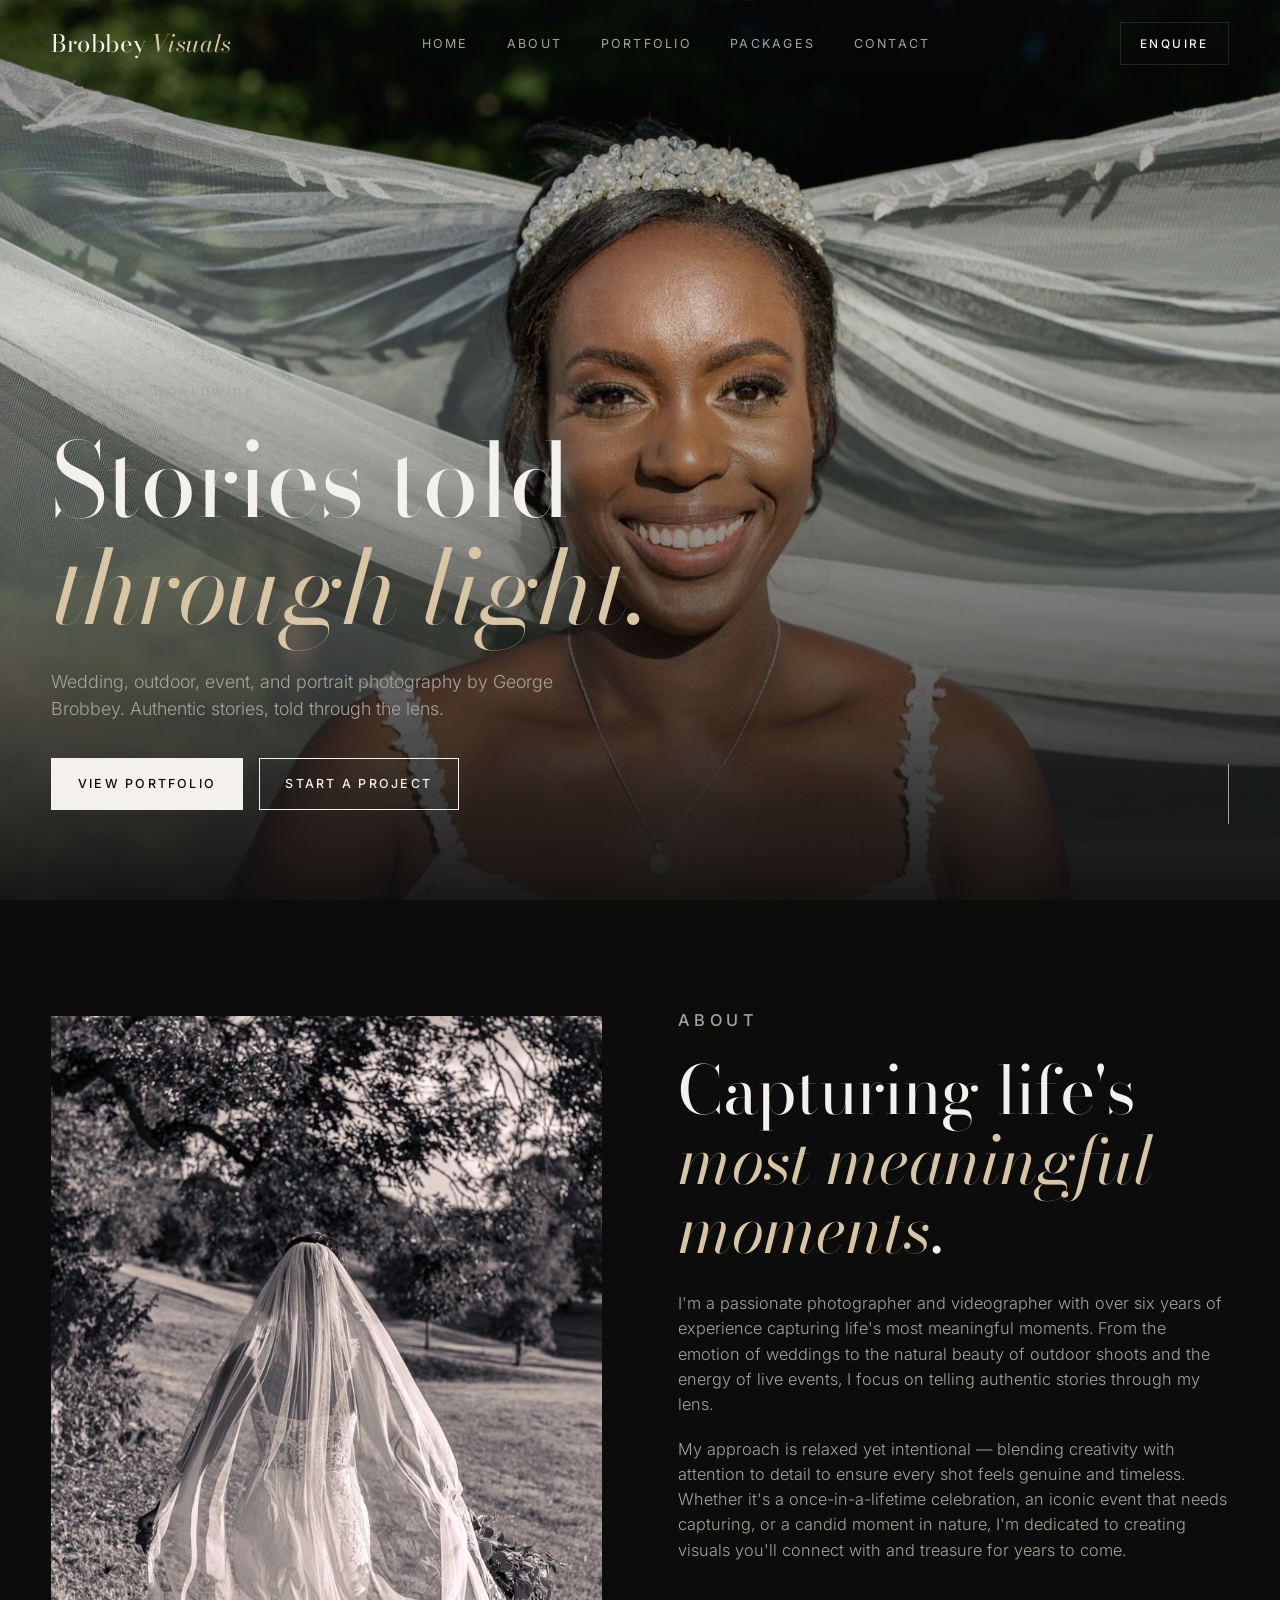
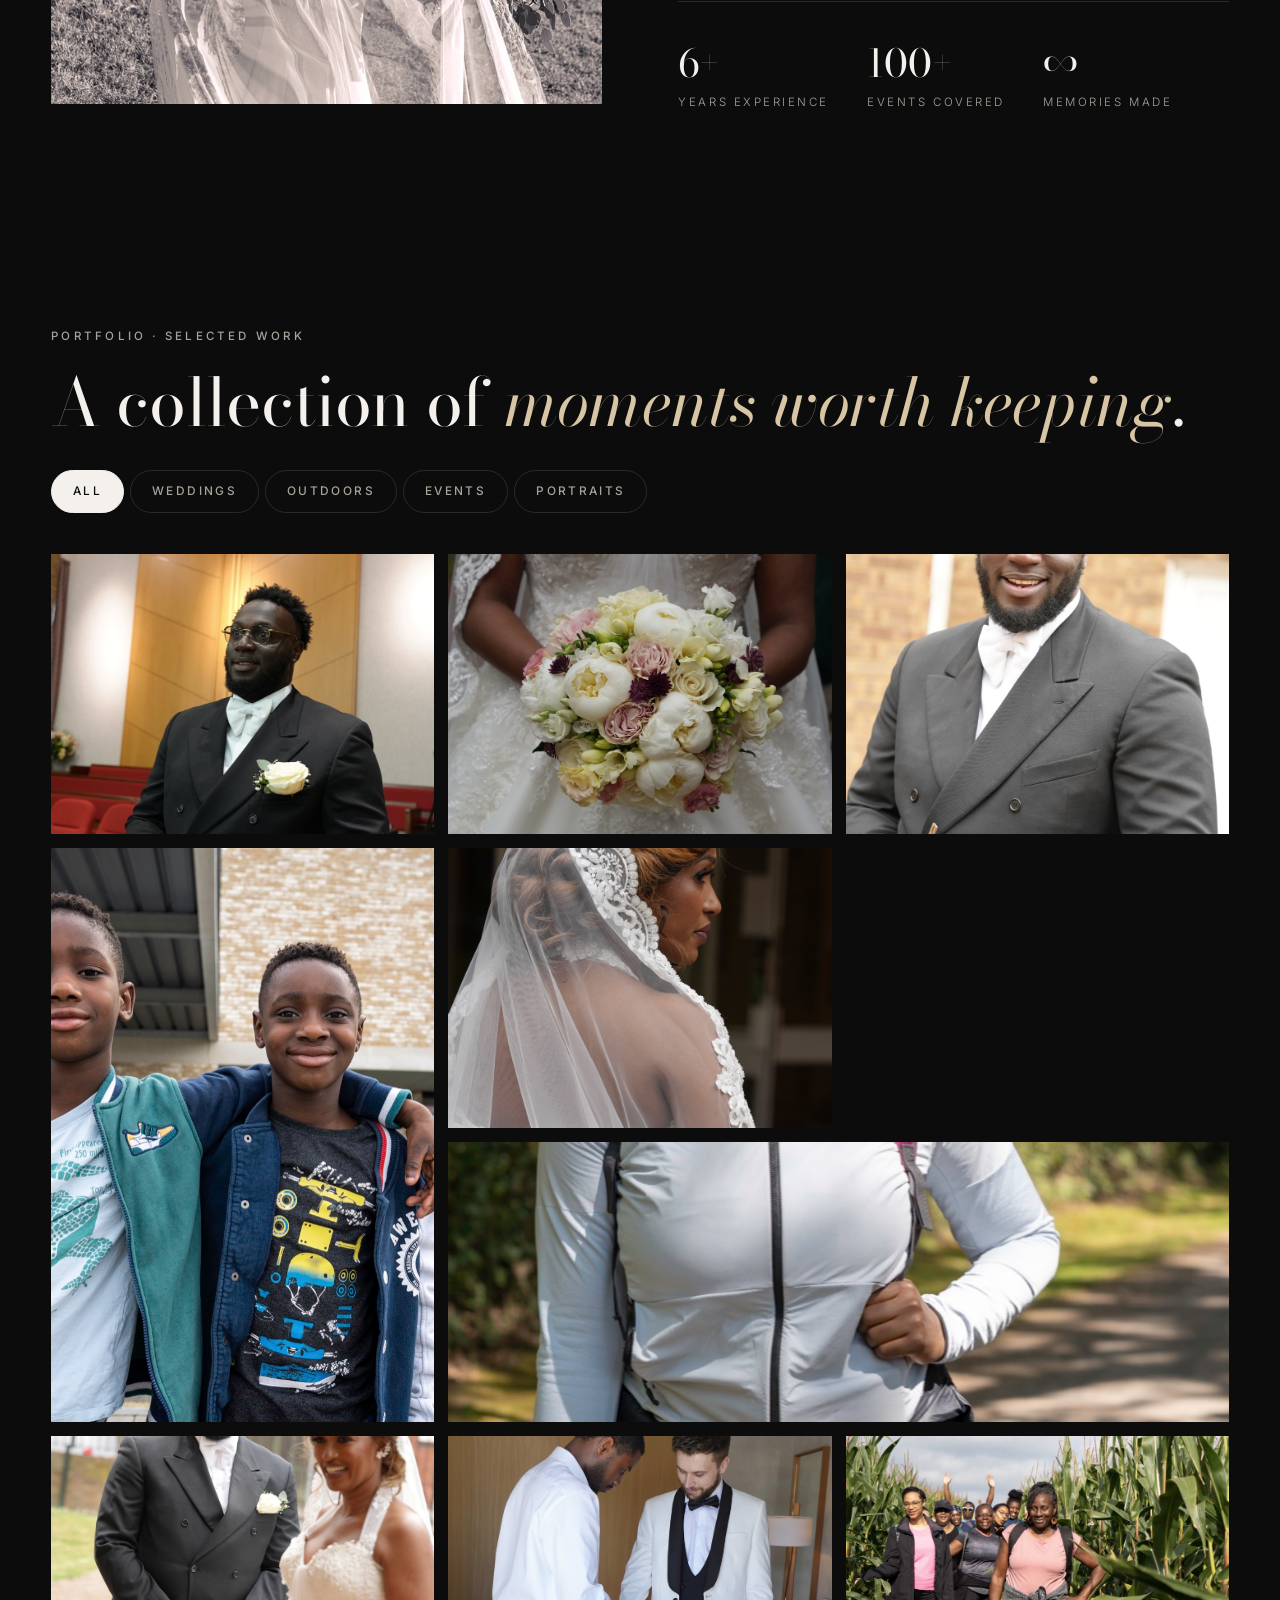
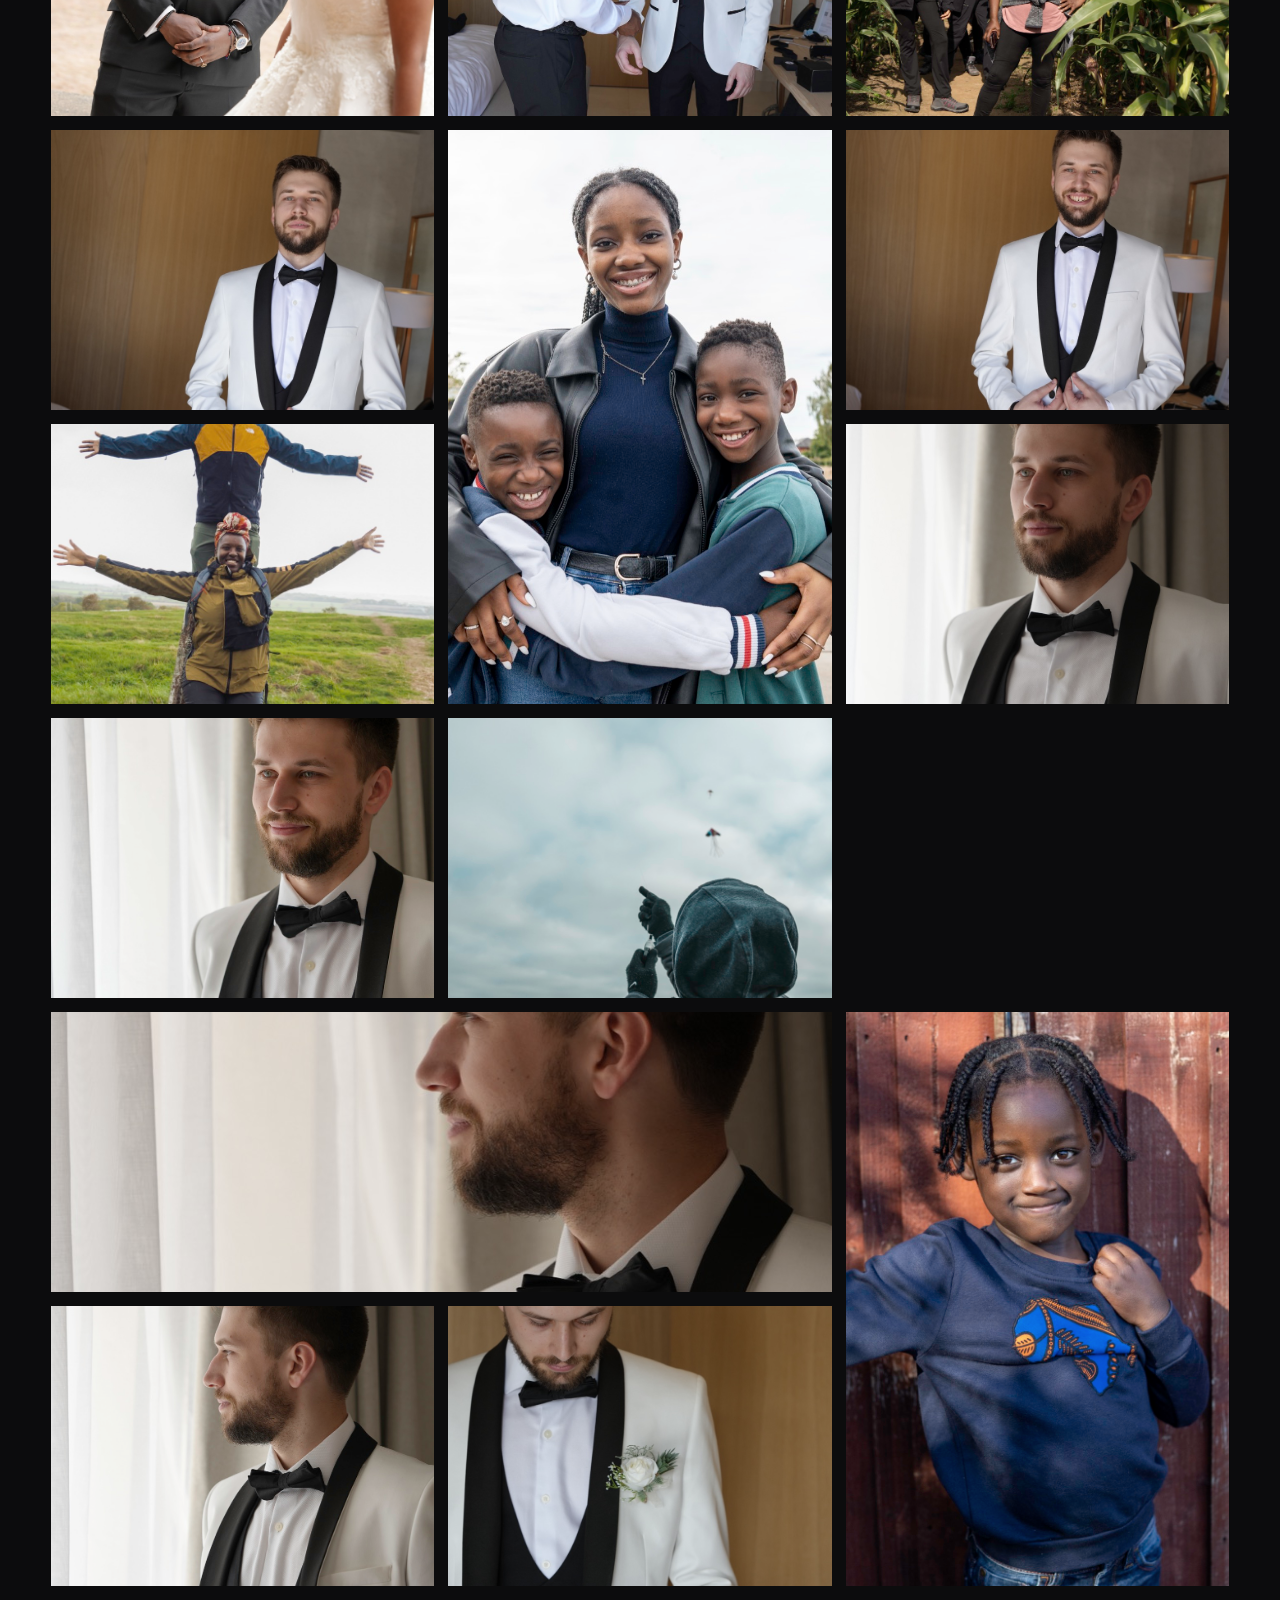
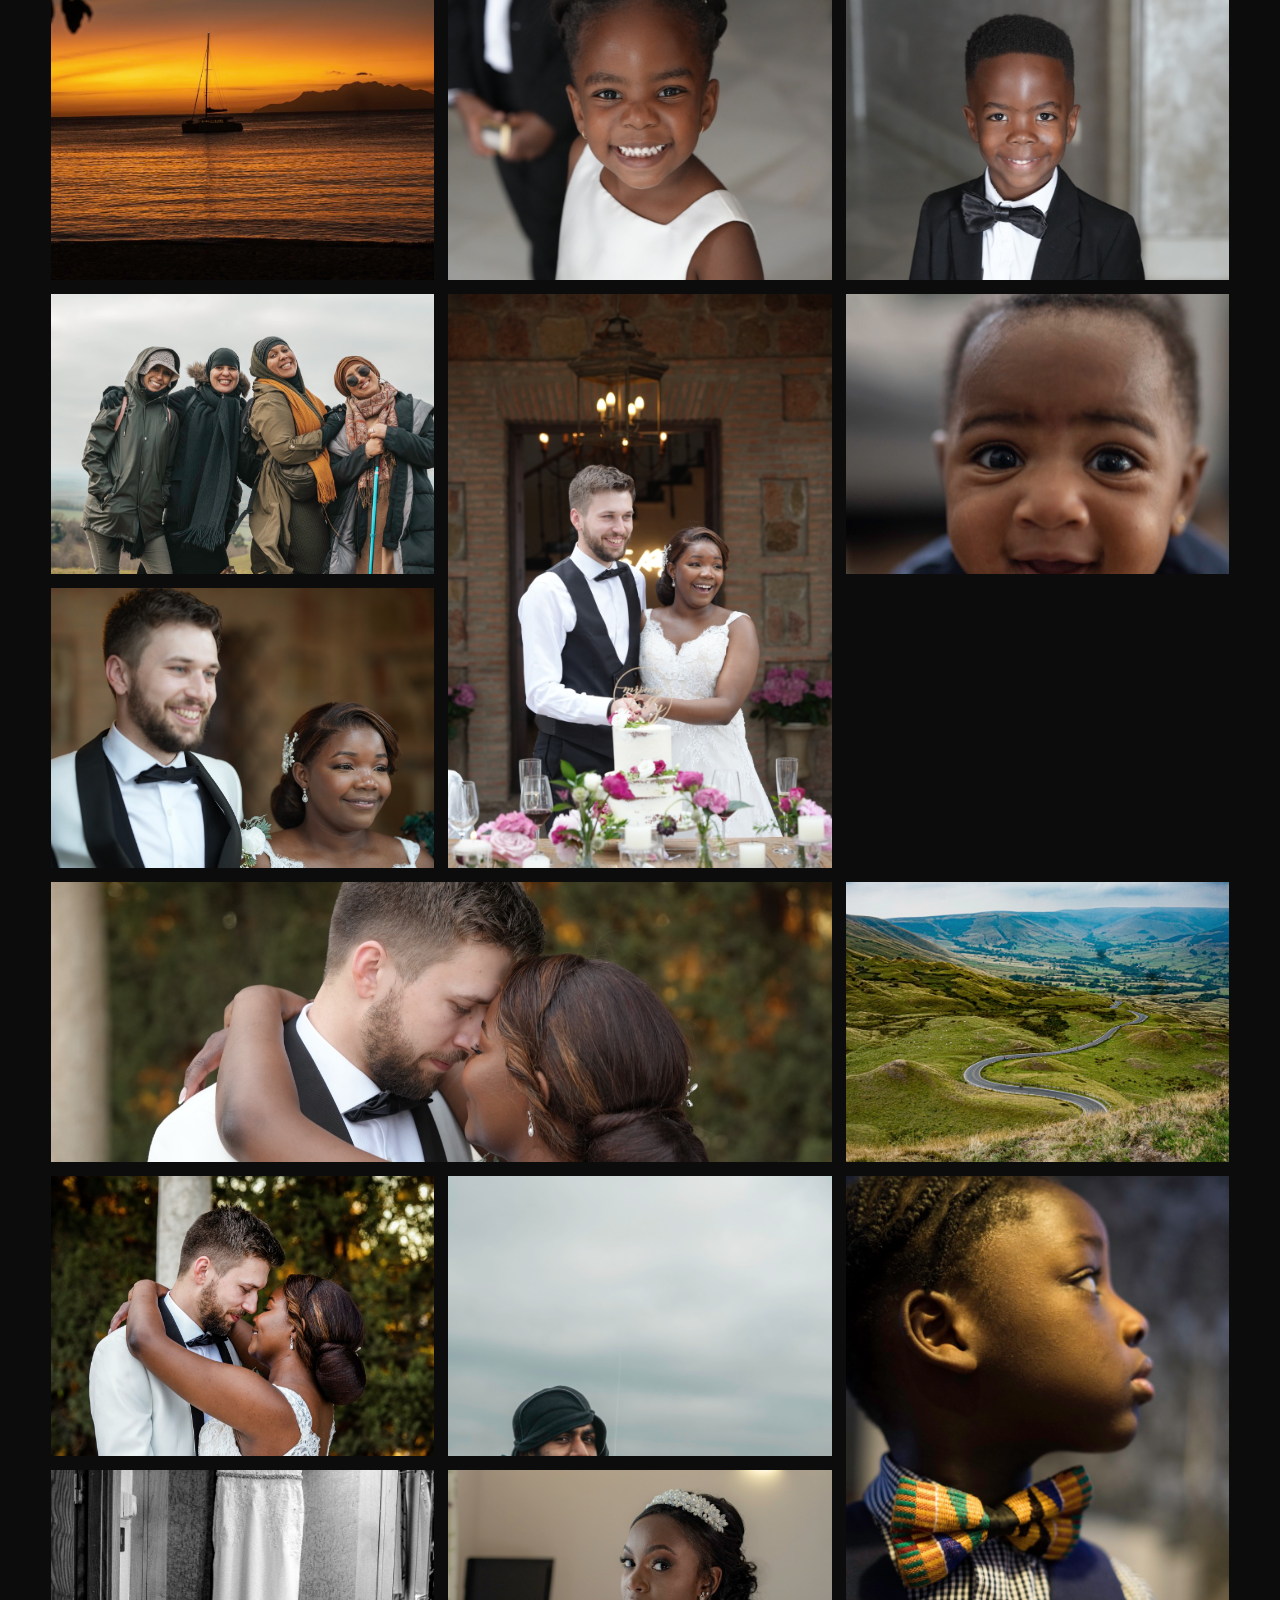
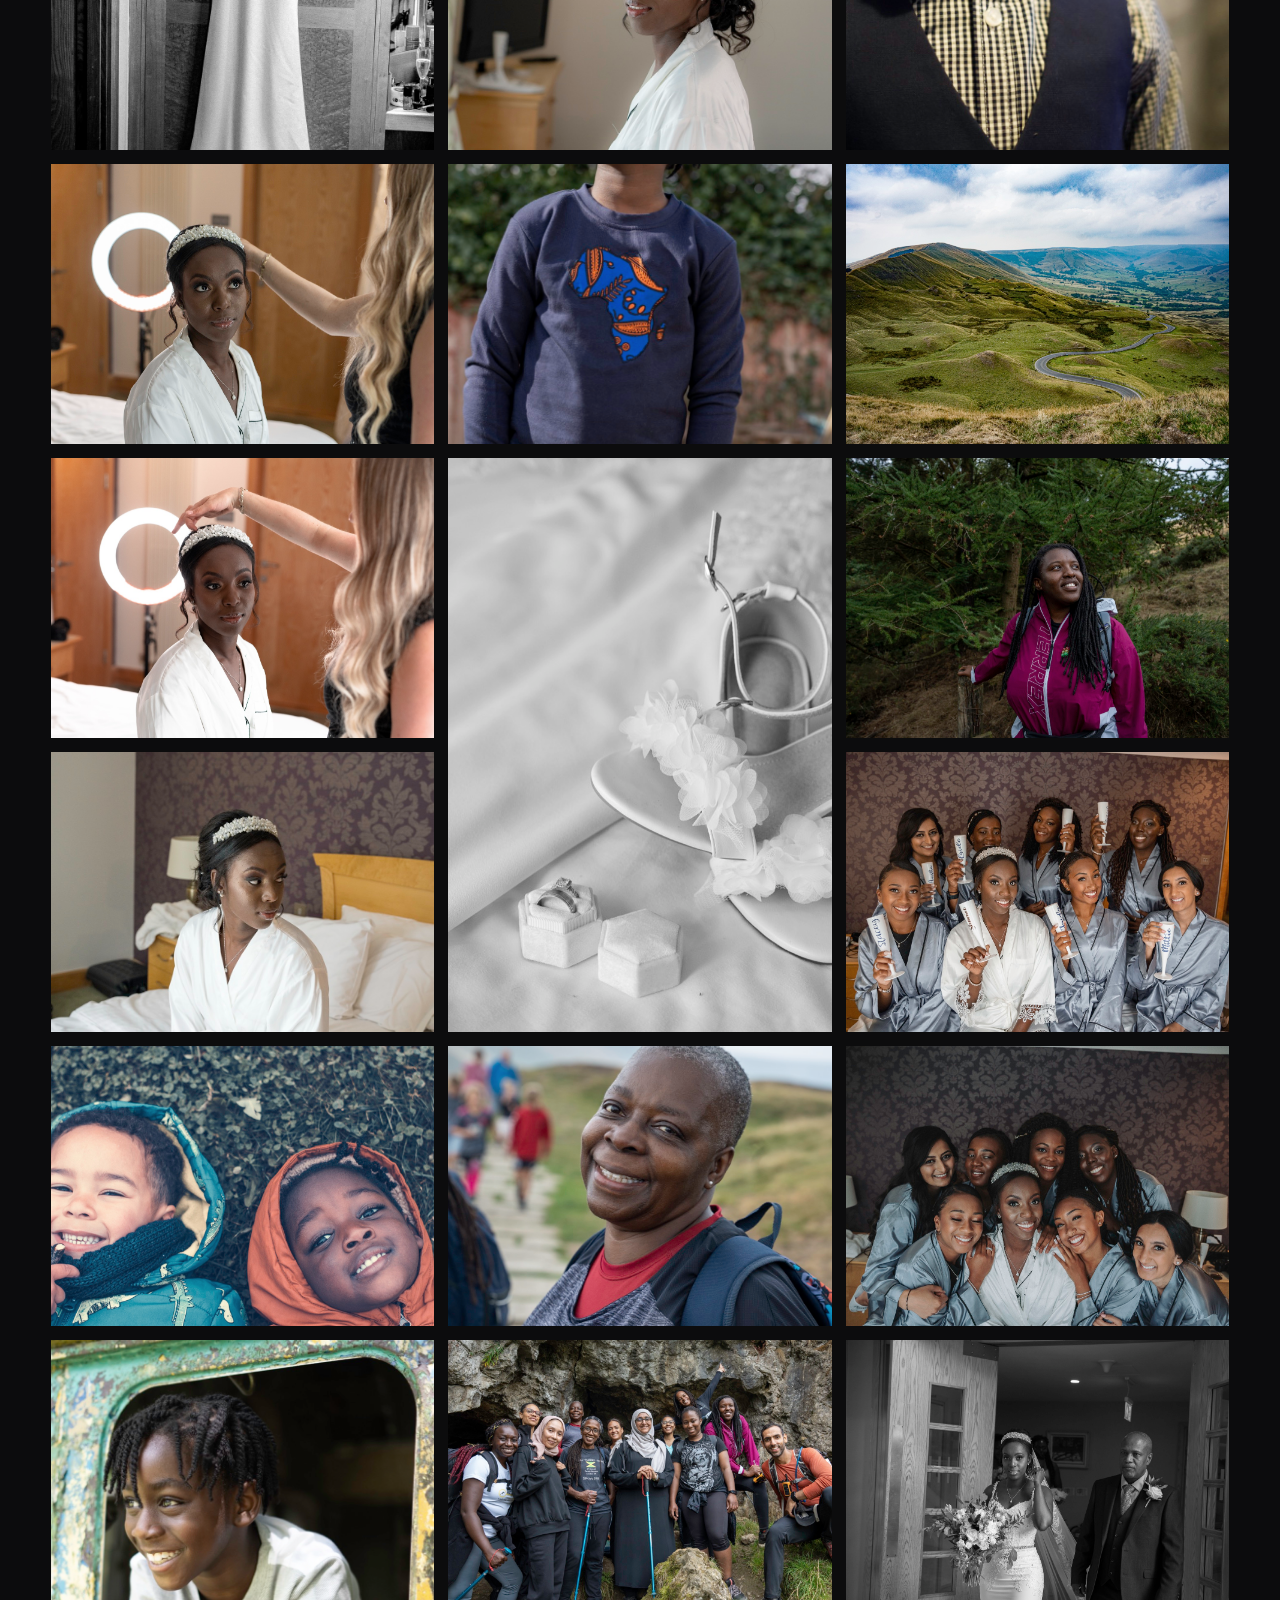
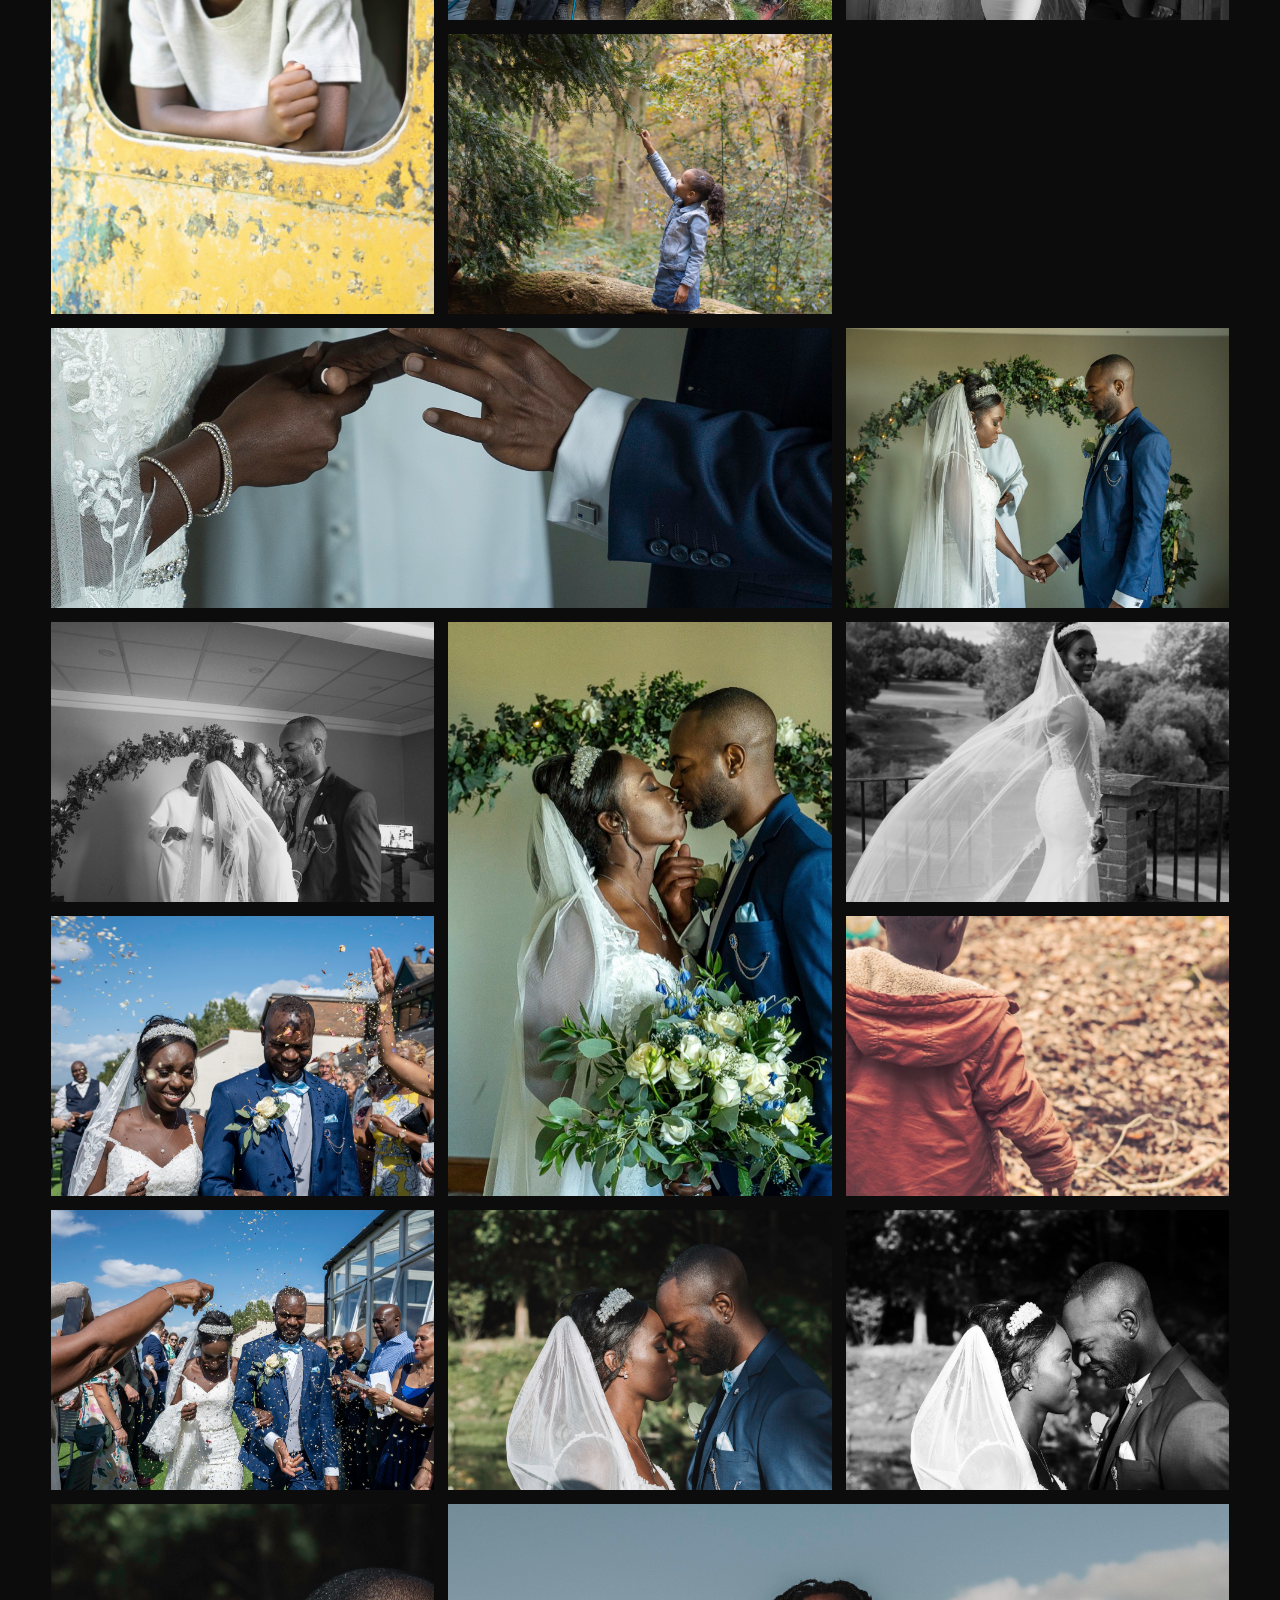
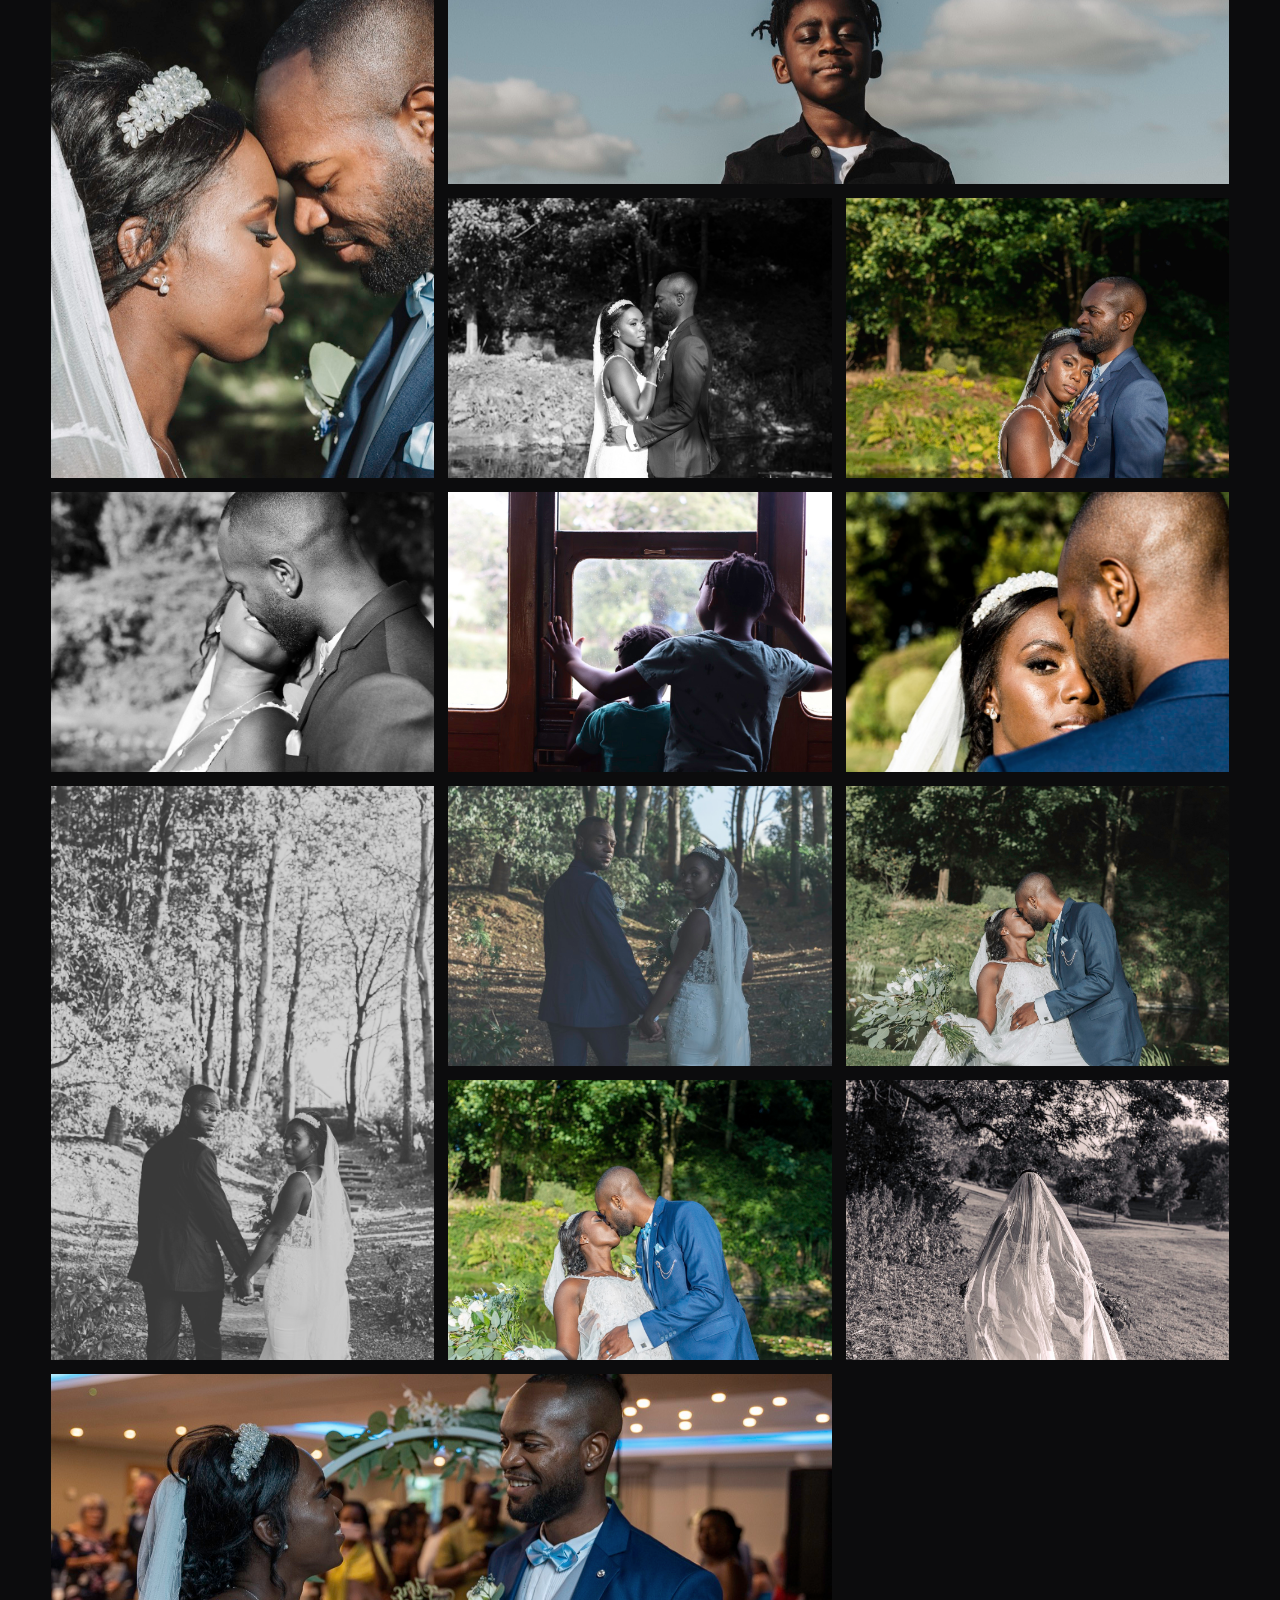
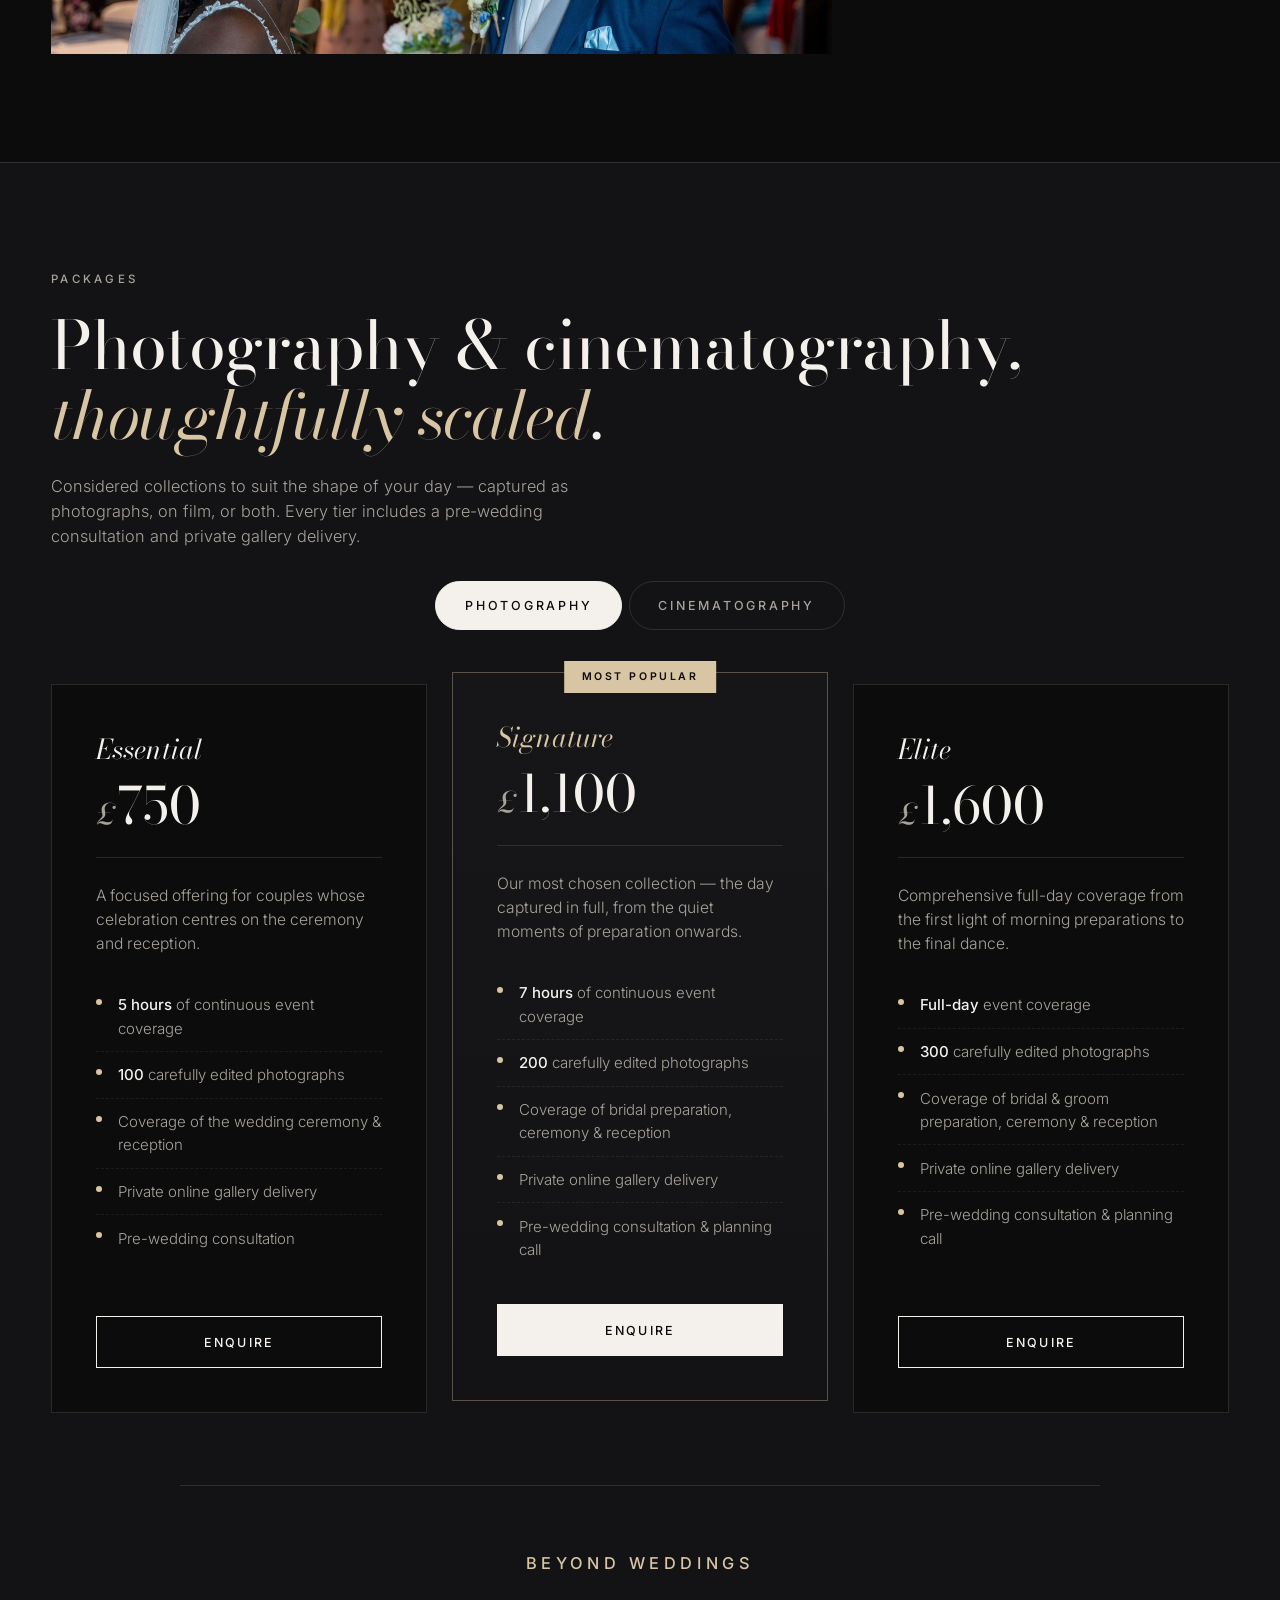
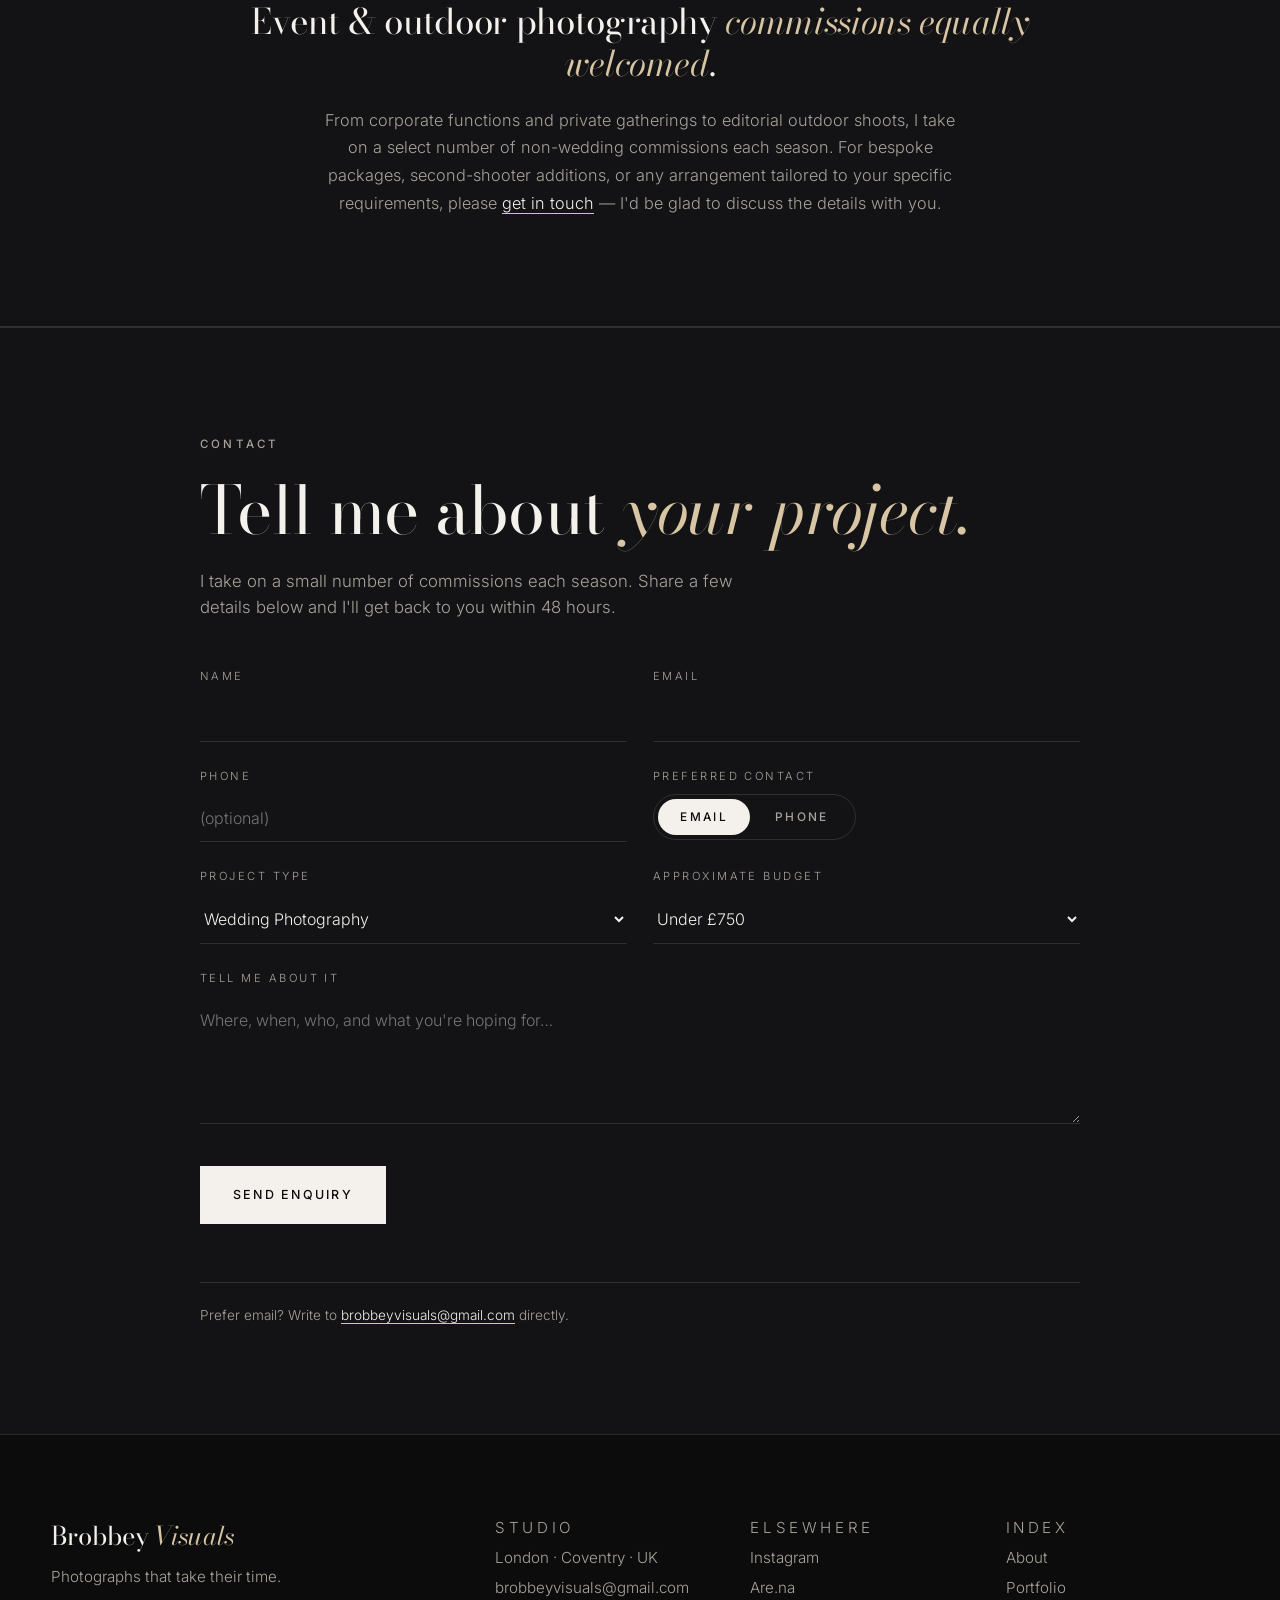
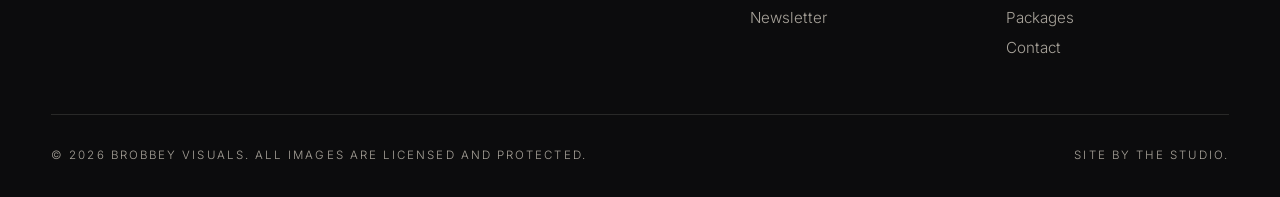
==== commit 99563bae: "Add phone field and preferred contact toggle to form - New tel input for phone number, marked option" ====
--- a/index.html
+++ b/index.html
@@ -513,6 +513,18 @@
       <div class="row">
         <label>Name<input type="text" name="name" required /></label>
         <label>Email<input type="email" name="email" required /></label>
+      </div>
+      <div class="row">
+        <label>Phone<input type="tel" name="phone" placeholder="(optional)" autocomplete="tel" /></label>
+        <div class="form-toggle">
+          <span class="form-toggle__label">Preferred contact</span>
+          <div class="form-toggle__pills" role="radiogroup" aria-label="Preferred contact method">
+            <input type="radio" id="pref-email" name="preferred" value="Email" checked />
+            <label for="pref-email" class="form-toggle__pill">Email</label>
+            <input type="radio" id="pref-phone" name="preferred" value="Phone" />
+            <label for="pref-phone" class="form-toggle__pill">Phone</label>
+          </div>
+        </div>
       </div>
       <div class="row">
         <label>Project type
--- a/styles.css
+++ b/styles.css
@@ -542,6 +542,64 @@
 }
 .form textarea { resize: vertical; }
 .form select option { background: var(--bg); color: var(--ink); }
+
+/* Preferred contact toggle */
+.form .form-toggle {
+  display: flex;
+  flex-direction: column;
+  gap: 0.55rem;
+  font-size: 0.7rem;
+  letter-spacing: 0.22em;
+  text-transform: uppercase;
+  color: var(--ink-dim);
+}
+.form-toggle__label { display: block; }
+.form-toggle__pills {
+  display: inline-flex;
+  align-self: flex-start;
+  border: 1px solid var(--line);
+  border-radius: 999px;
+  padding: 4px;
+  height: 46px;
+  gap: 2px;
+}
+.form-toggle__pills input[type="radio"] {
+  position: absolute;
+  width: 1px; height: 1px;
+  padding: 0; margin: -1px;
+  overflow: hidden;
+  clip: rect(0, 0, 0, 0);
+  white-space: nowrap;
+  border: 0;
+}
+.form .form-toggle__pill {
+  display: inline-flex;
+  flex-direction: row;
+  align-items: center;
+  justify-content: center;
+  padding: 0 1.4rem;
+  font-size: 0.74rem;
+  font-weight: 500;
+  letter-spacing: 0.2em;
+  text-transform: uppercase;
+  color: var(--ink-dim);
+  cursor: pointer;
+  border-radius: 999px;
+  border: 0;
+  background: transparent;
+  transition: all 0.3s ease;
+  min-width: 90px;
+}
+.form .form-toggle__pill:hover { color: var(--ink); }
+.form-toggle__pills input[type="radio"]:checked + .form-toggle__pill {
+  background: var(--ink);
+  color: var(--bg);
+}
+.form-toggle__pills input[type="radio"]:focus-visible + .form-toggle__pill {
+  outline: 2px solid var(--accent);
+  outline-offset: 2px;
+}
+
 .form button { align-self: flex-start; margin-top: 1rem; }
 .form__note {
   margin-top: 1rem;
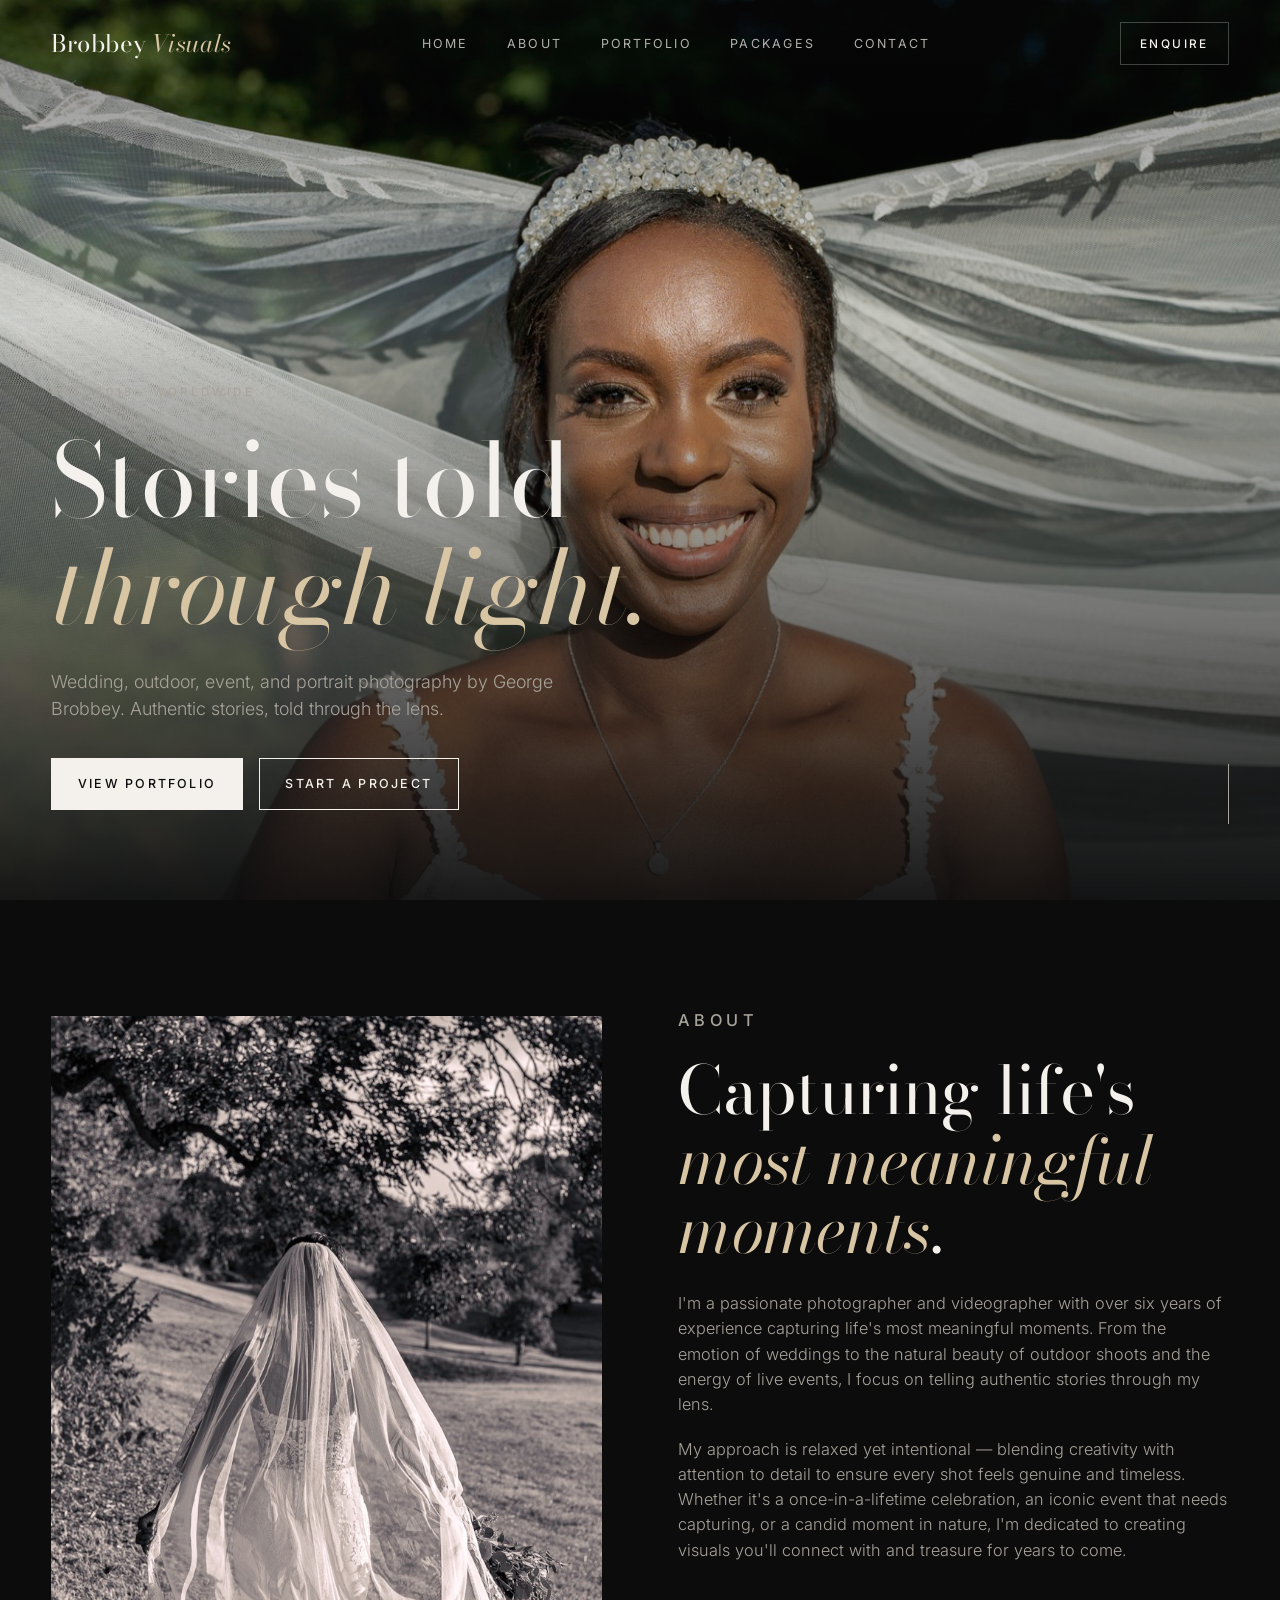
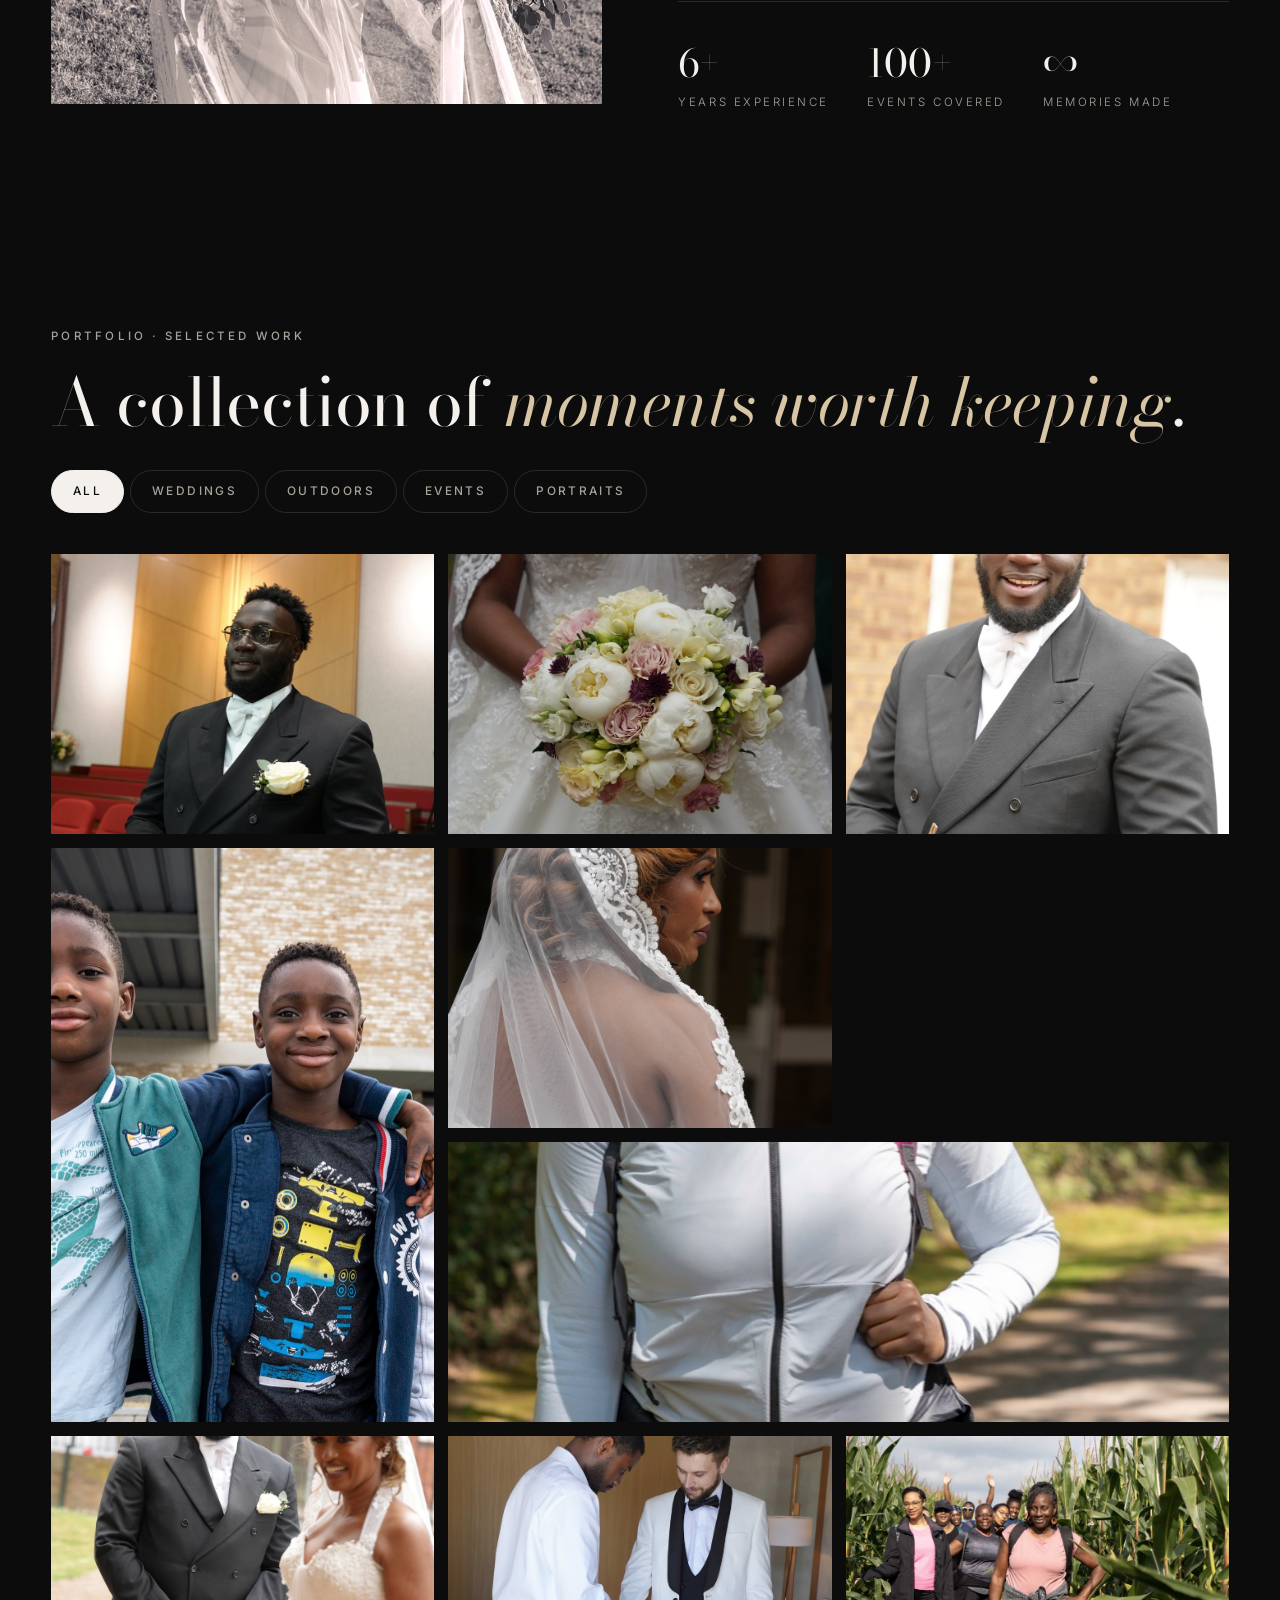
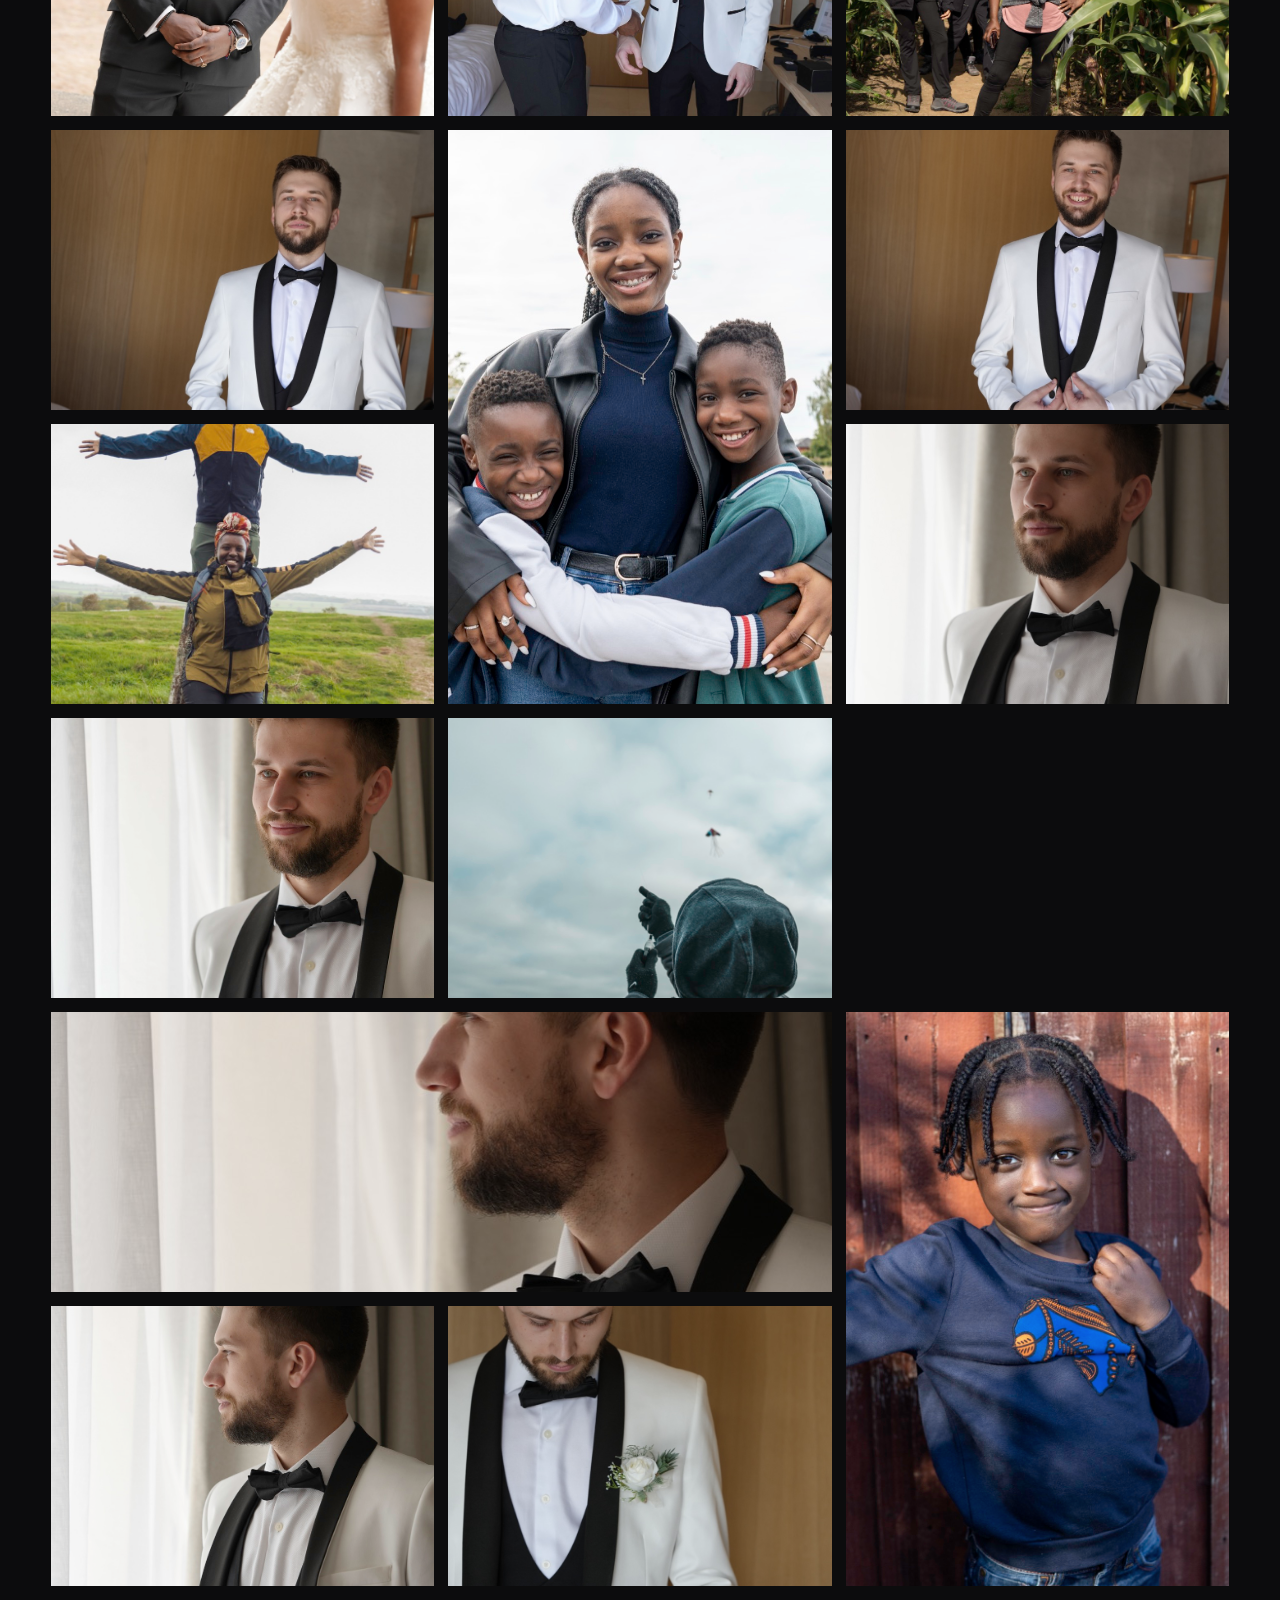
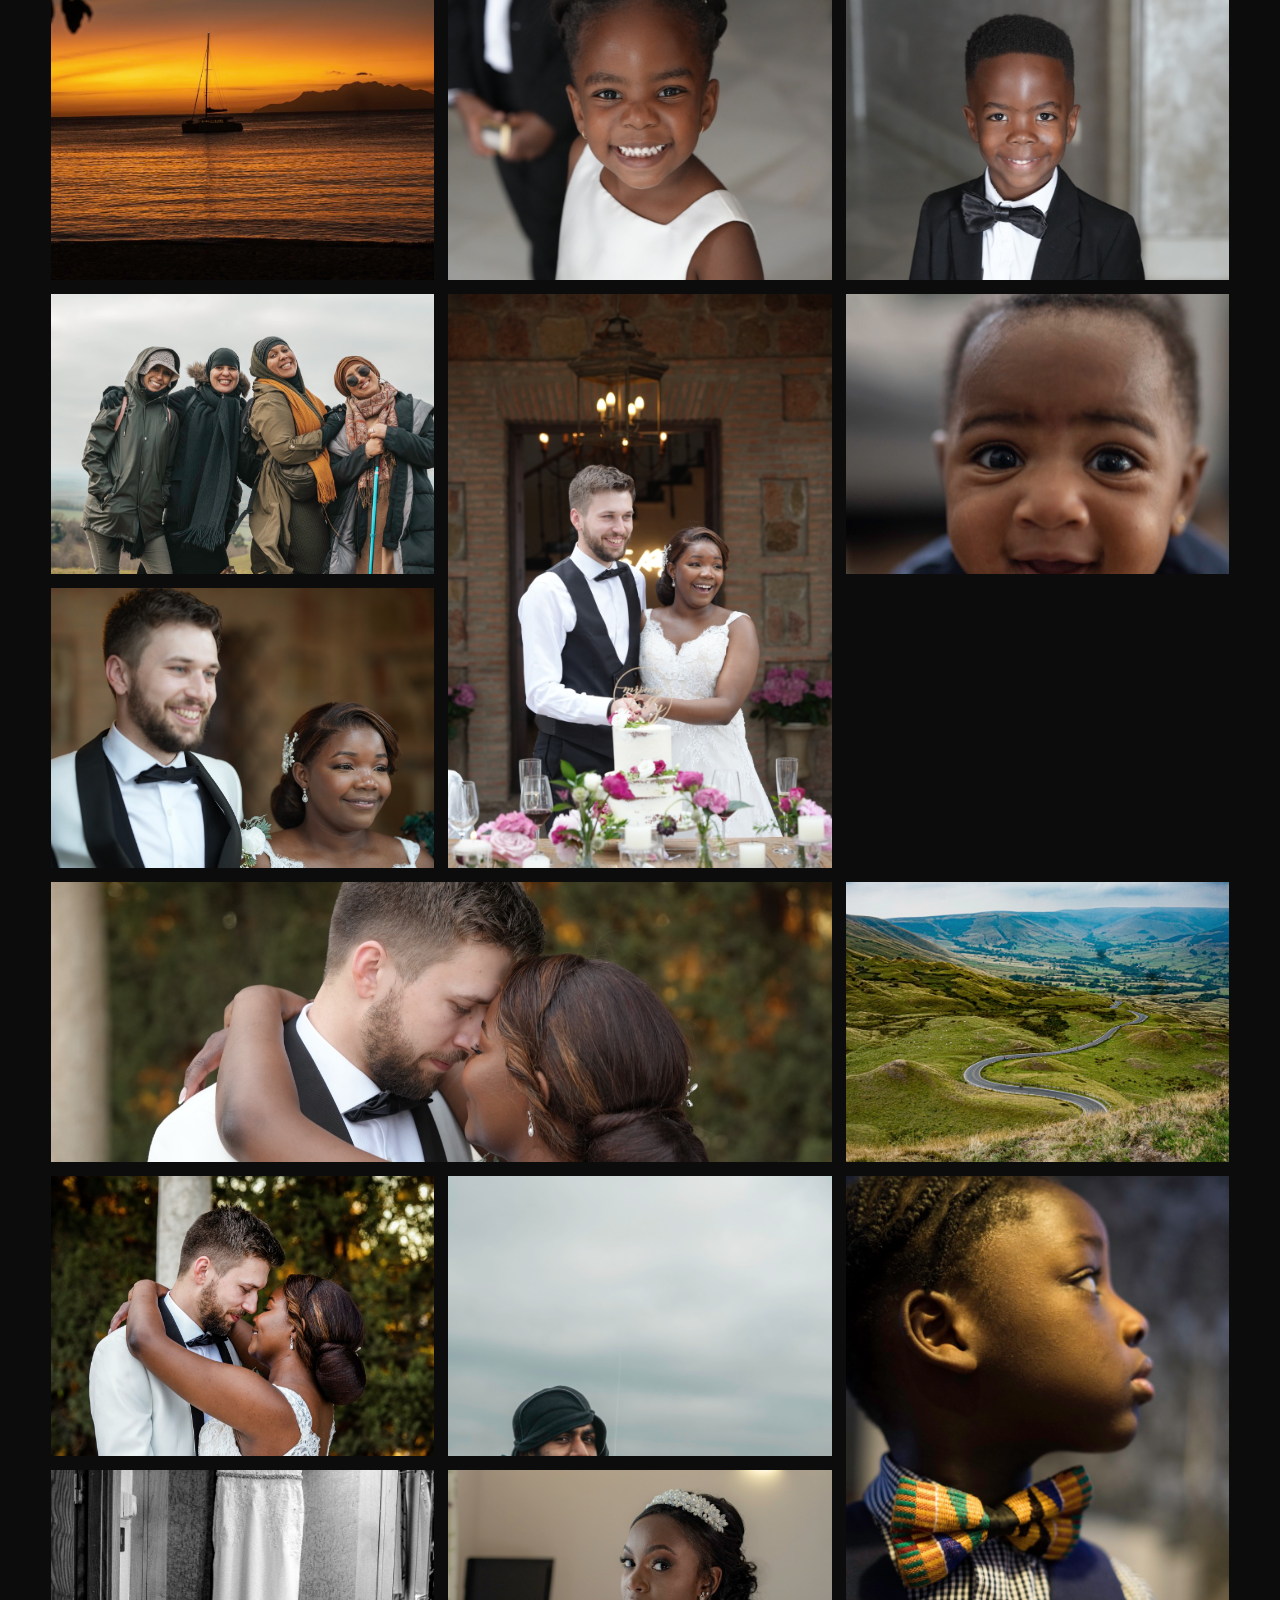
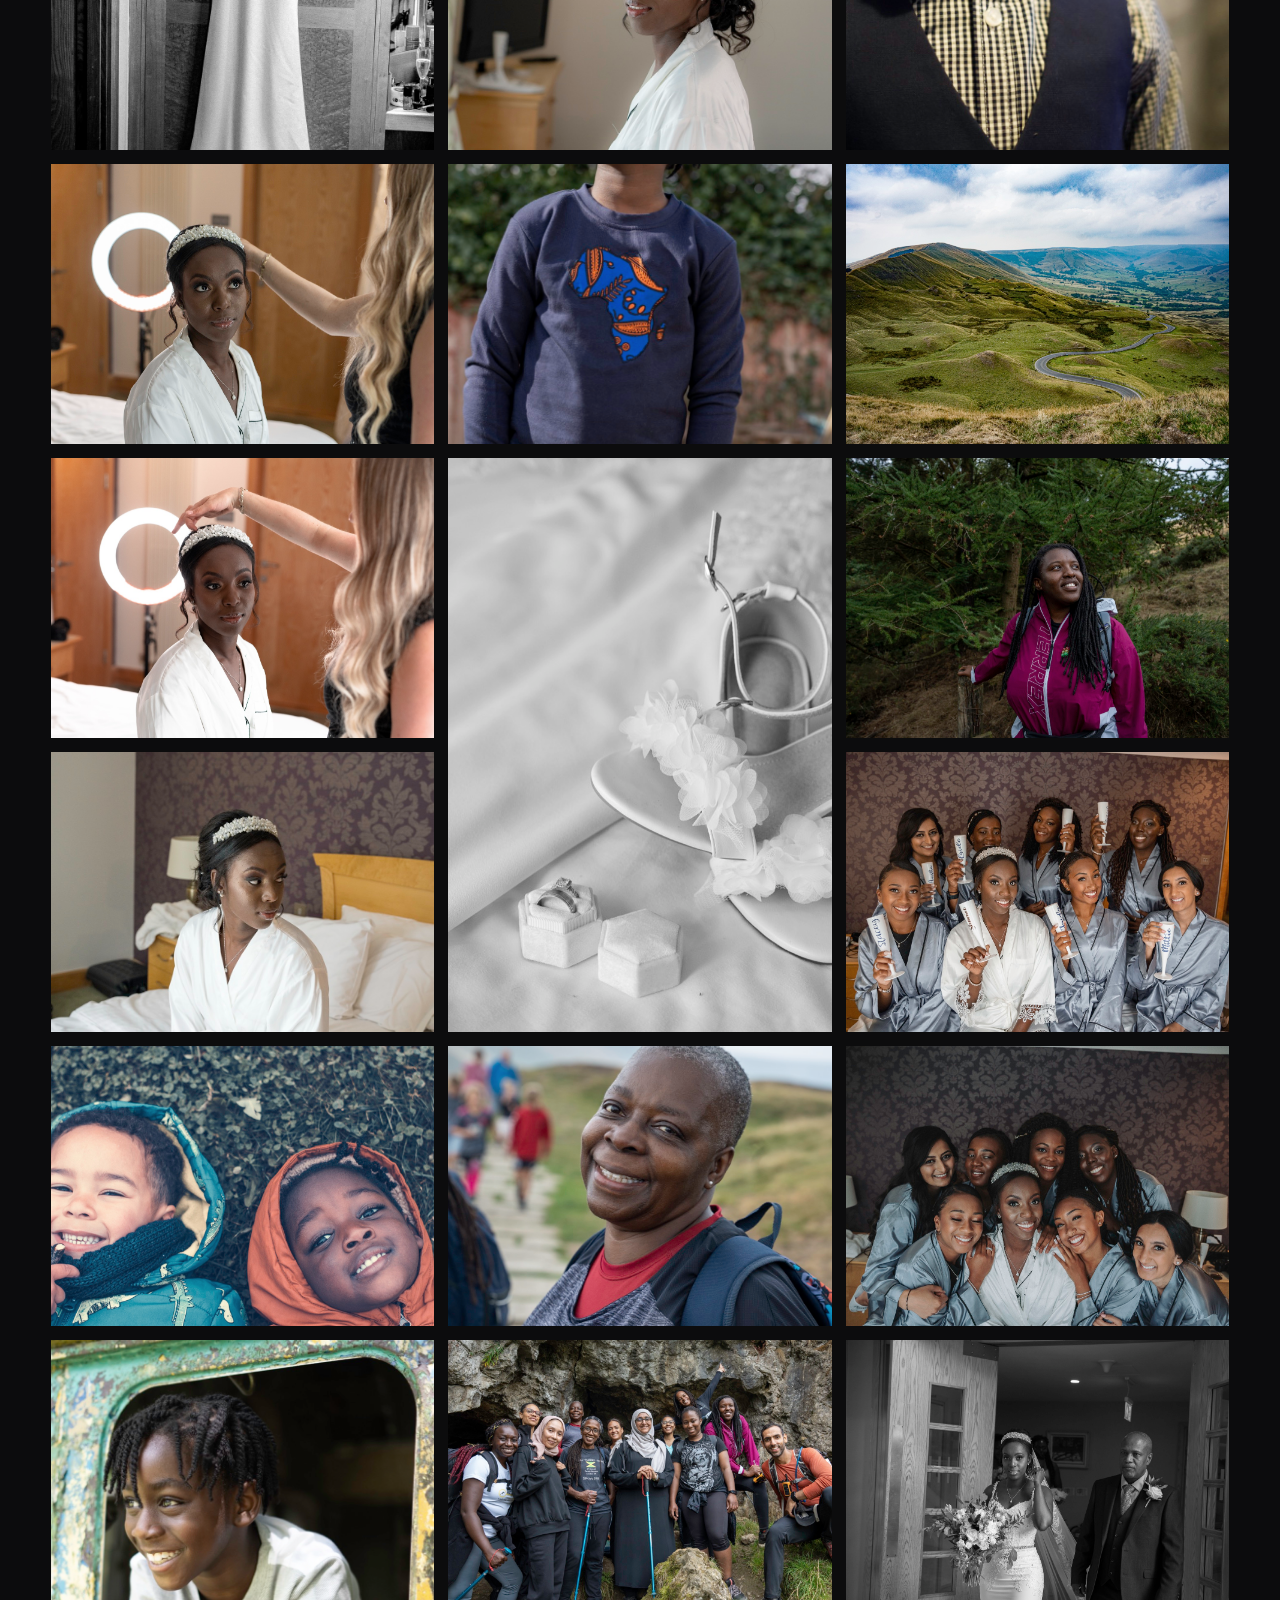
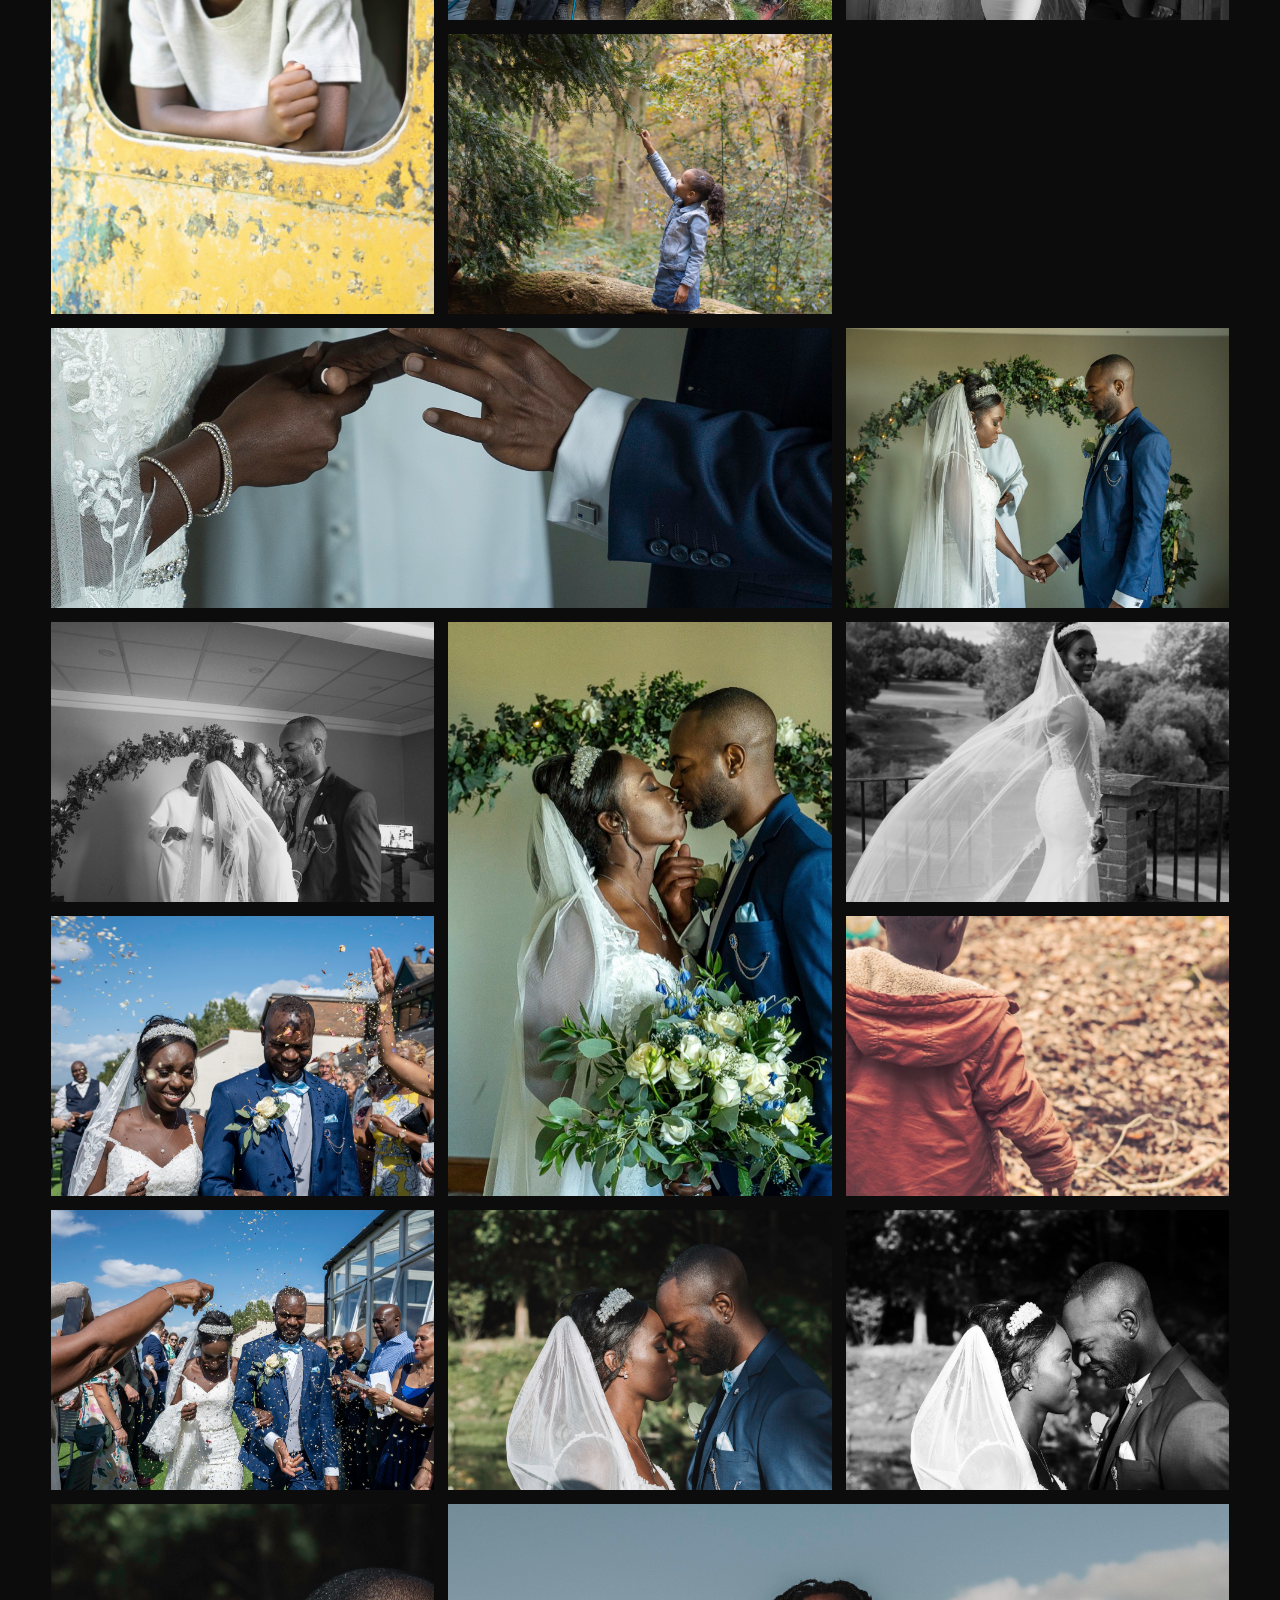
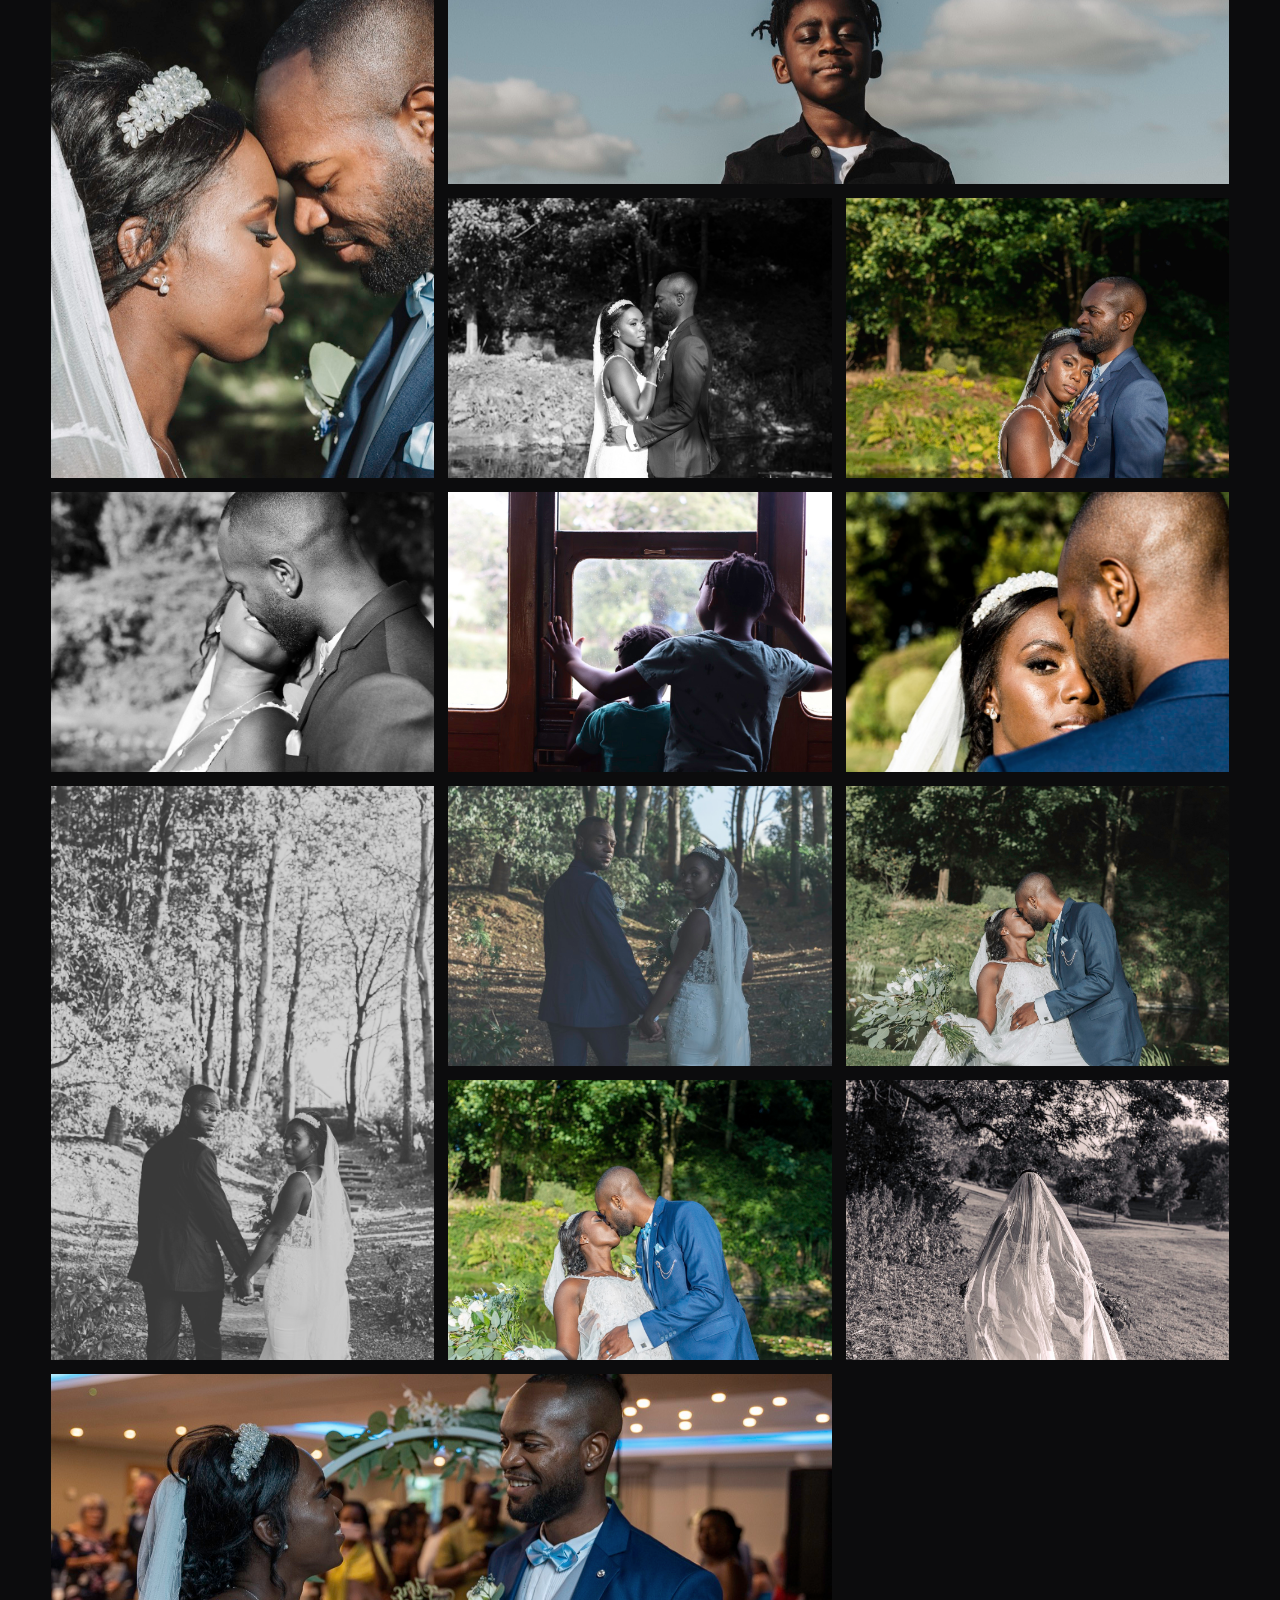
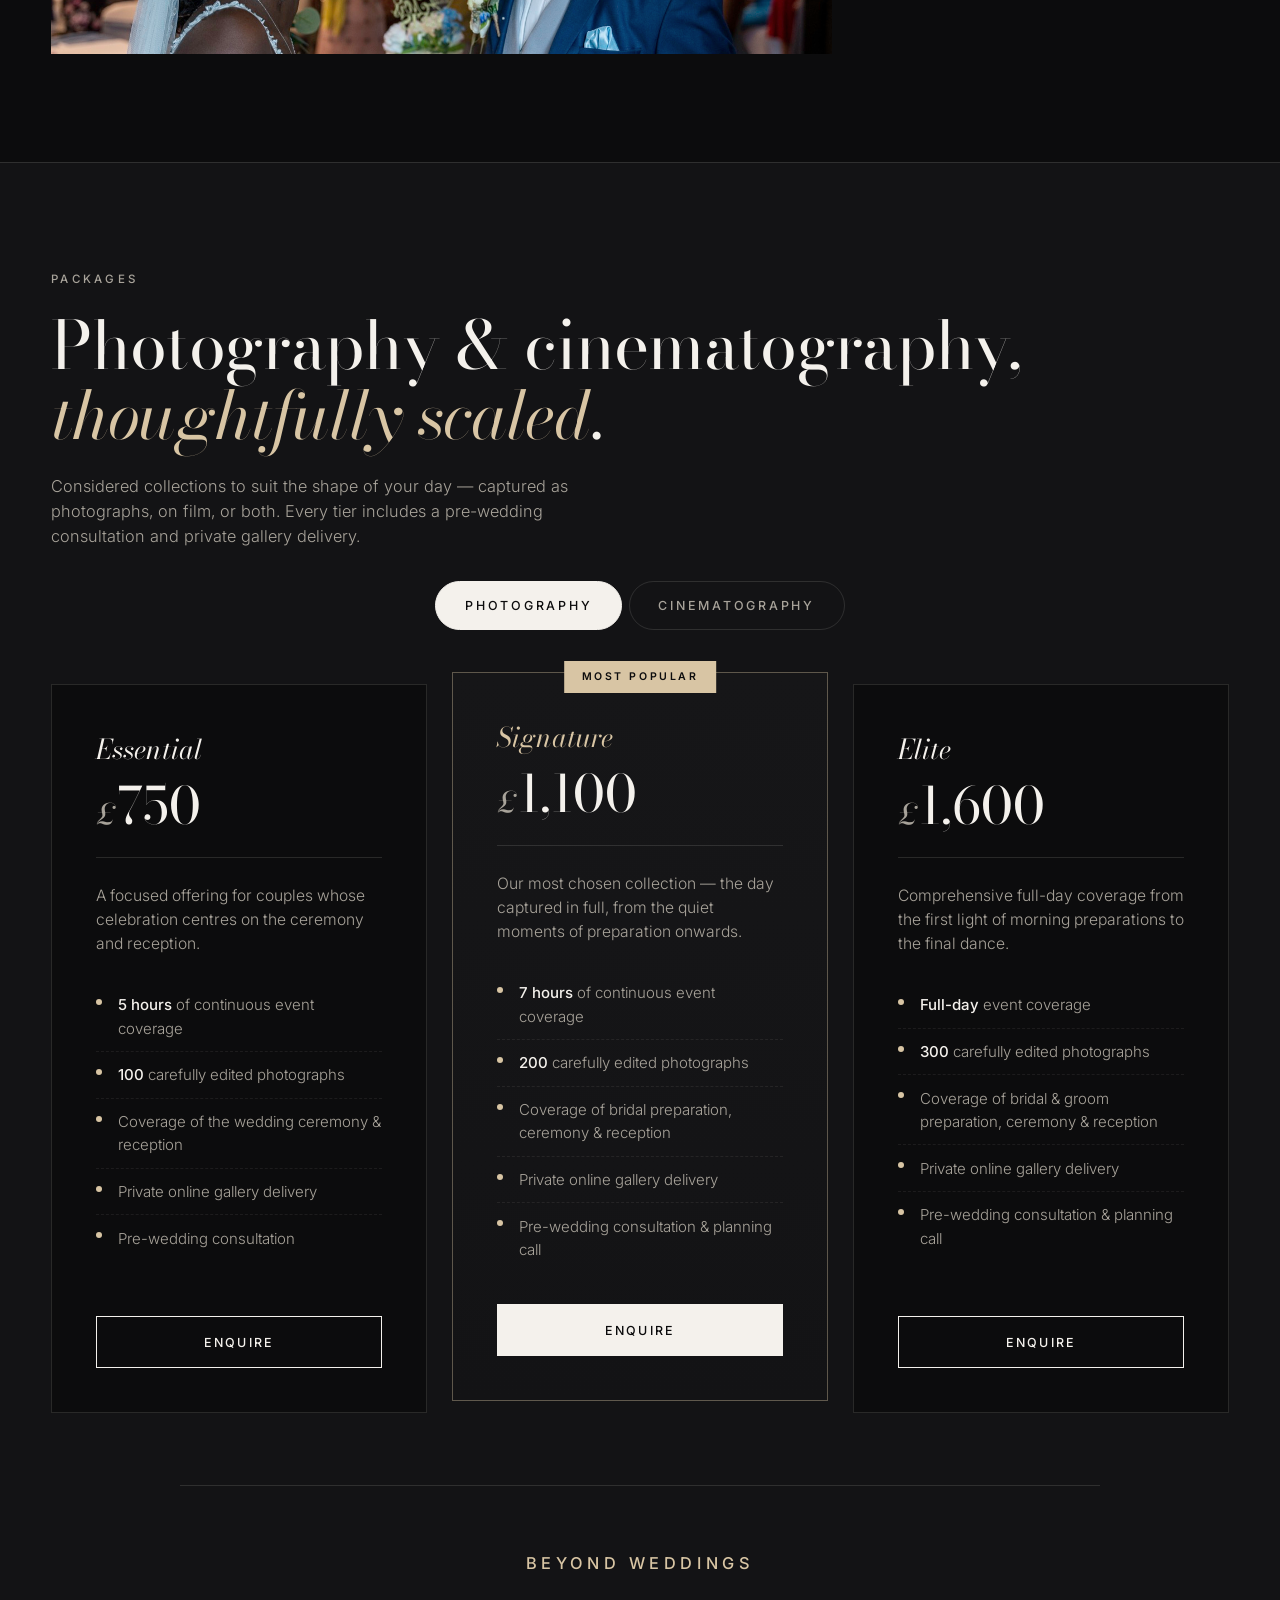
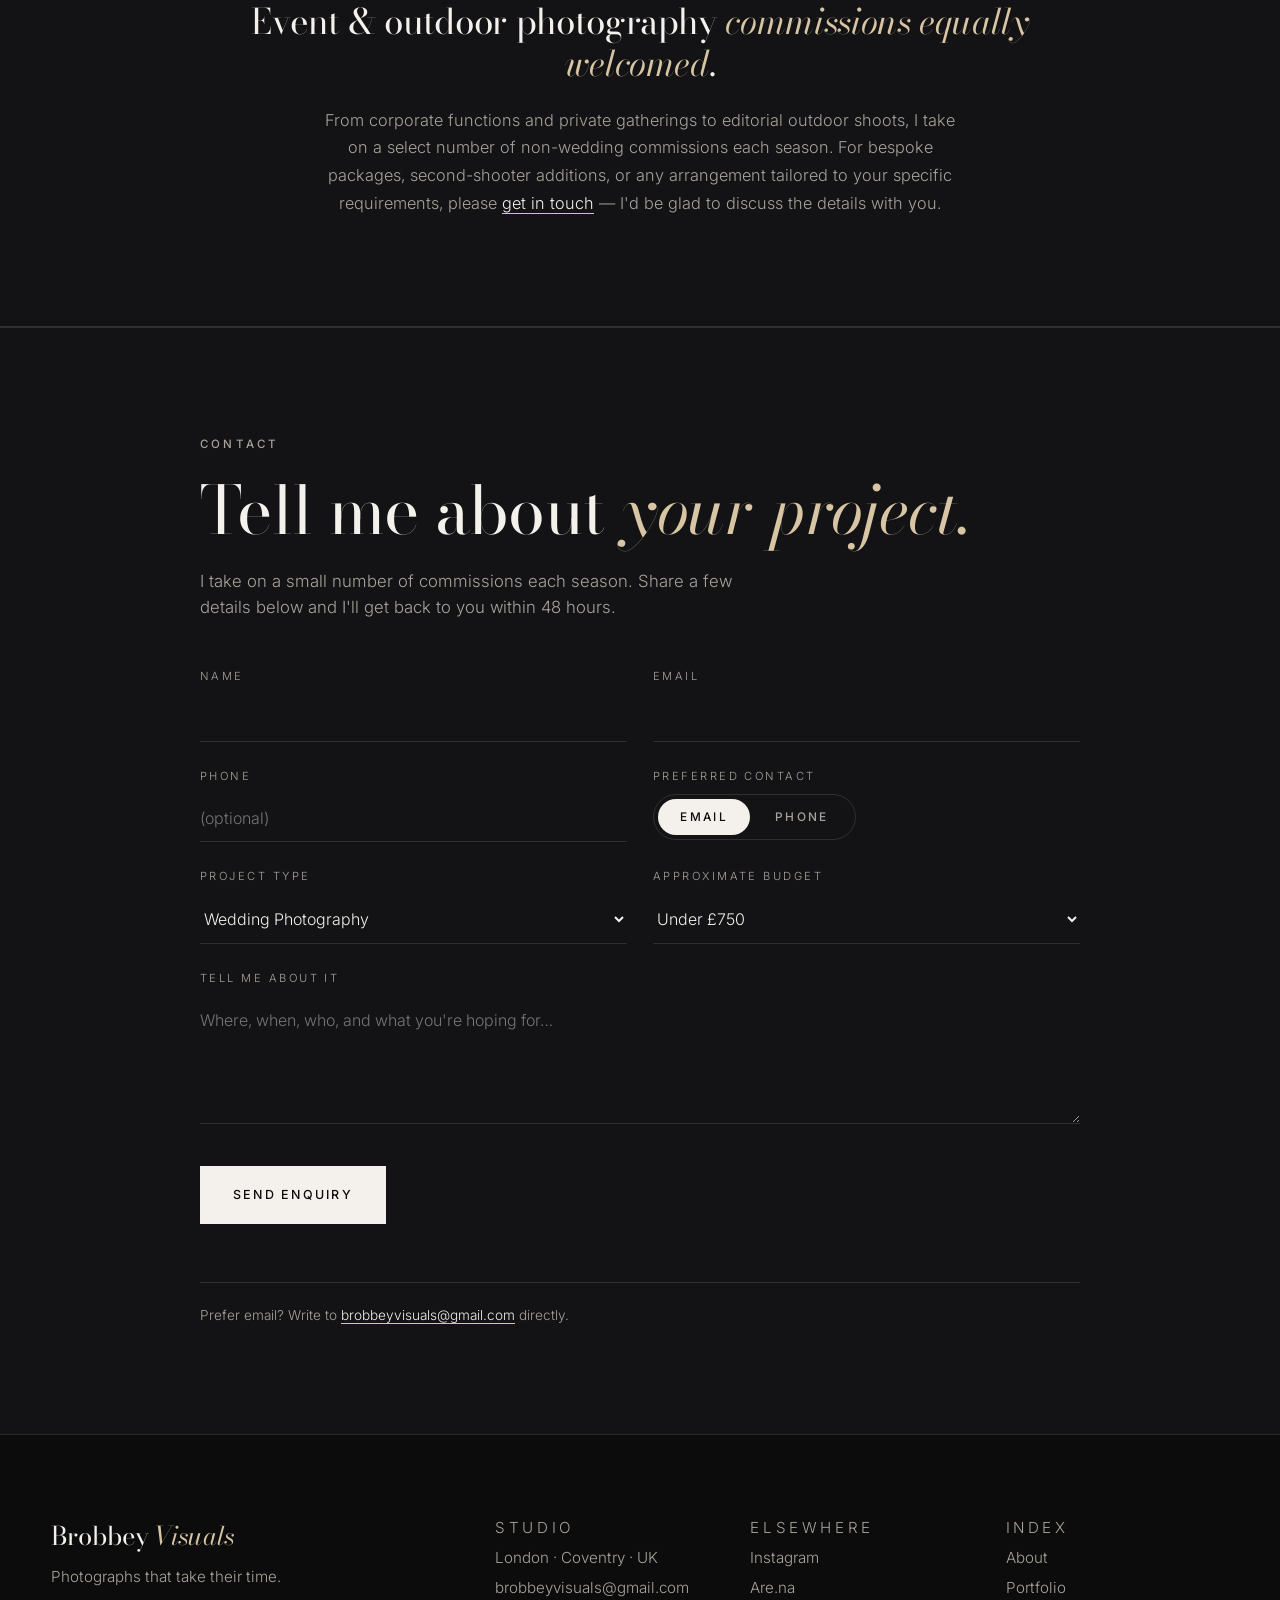
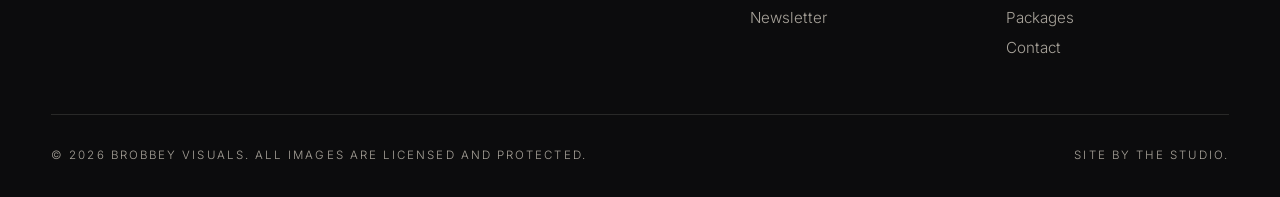
==== commit 3ed0d6ef: "Add time-of-day light and dark theme - Inline head script sets data-theme by visit hour: light 07:00" ====
--- a/index.html
+++ b/index.html
@@ -5,6 +5,15 @@
 <meta name="viewport" content="width=device-width, initial-scale=1.0" />
 <meta name="description" content="Brobbey Visuals — wedding, outdoor, event, and portrait photography. Telling authentic stories through the lens." />
 <title>Brobbey Visuals — Wedding & Event Photography</title>
+<script>
+  /* Time-of-day theme: light 07:00–18:59, dark otherwise. Runs before
+     render to avoid a flash of the wrong theme. */
+  (function () {
+    var hour = new Date().getHours();
+    var theme = (hour >= 7 && hour < 19) ? 'light' : 'dark';
+    document.documentElement.setAttribute('data-theme', theme);
+  })();
+</script>
 <link rel="preconnect" href="https://fonts.googleapis.com">
 <link rel="preconnect" href="https://fonts.gstatic.com" crossorigin>
 <link href="https://fonts.googleapis.com/css2?family=Bodoni+Moda:ital,wght@0,400;0,500;0,600;0,700;1,400;1,500&family=Inter:wght@300;400;500;600&display=swap" rel="stylesheet">
--- a/styles.css
+++ b/styles.css
@@ -1,16 +1,41 @@
 /* ---------- Tokens ---------- */
 :root {
+  --serif: 'Bodoni Moda', 'Times New Roman', serif;
+  --sans: 'Inter', system-ui, -apple-system, sans-serif;
+  --max: 1400px;
+  --pad: clamp(20px, 4vw, 80px);
+
+  /* Dark theme — default */
+  color-scheme: dark;
   --bg: #0c0c0d;
   --bg-2: #131315;
   --ink: #f4f1ec;
   --ink-dim: #a8a39a;
   --line: rgba(244, 241, 236, 0.12);
+  --line-soft: rgba(244, 241, 236, 0.07);
   --accent: #d8c5a4;
   --accent-2: #b89a6a;
-  --serif: 'Bodoni Moda', 'Times New Roman', serif;
-  --sans: 'Inter', system-ui, -apple-system, sans-serif;
-  --max: 1400px;
-  --pad: clamp(20px, 4vw, 80px);
+  --accent-line: rgba(216, 197, 164, 0.30);
+  --accent-line-strong: rgba(216, 197, 164, 0.38);
+  --nav-bg: rgba(12, 12, 13, 0.85);
+  --featured-bg: linear-gradient(180deg, #161618 0%, #131315 100%);
+}
+
+/* Light theme — applied by the time-of-day script */
+:root[data-theme="light"] {
+  color-scheme: light;
+  --bg: #f7f4ef;
+  --bg-2: #ebe6dd;
+  --ink: #1c1a16;
+  --ink-dim: #6e665b;
+  --line: rgba(28, 26, 22, 0.14);
+  --line-soft: rgba(28, 26, 22, 0.07);
+  --accent: #9a7b42;
+  --accent-2: #b89a6a;
+  --accent-line: rgba(154, 123, 66, 0.35);
+  --accent-line-strong: rgba(154, 123, 66, 0.45);
+  --nav-bg: rgba(247, 244, 239, 0.88);
+  --featured-bg: linear-gradient(180deg, #fffefb 0%, #f0ebe1 100%);
 }
 
 * { box-sizing: border-box; margin: 0; padding: 0; }
@@ -23,6 +48,7 @@
   line-height: 1.55;
   -webkit-font-smoothing: antialiased;
   overflow-x: hidden;
+  transition: background-color 0.4s ease, color 0.4s ease;
 }
 img { display: block; max-width: 100%; height: auto; }
 a { color: inherit; text-decoration: none; }
@@ -65,6 +91,12 @@
 
 /* ---------- Nav ---------- */
 .nav {
+  /* Not stuck: sits over the always-dark hero, so force light */
+  --nav-fg: #f4f1ec;
+  --nav-fg-dim: rgba(244, 241, 236, 0.72);
+  --nav-fg-contrast: #0c0c0d;
+  --nav-line: rgba(244, 241, 236, 0.25);
+  --nav-accent: #d8c5a4;
   position: fixed; top: 0; left: 0; right: 0;
   display: flex; align-items: center; justify-content: space-between;
   padding: 1.4rem var(--pad);
@@ -73,7 +105,13 @@
   border-bottom: 1px solid transparent;
 }
 .nav.is-stuck {
-  background: rgba(12, 12, 13, 0.85);
+  /* Stuck: has a themed background, so use theme colours */
+  --nav-fg: var(--ink);
+  --nav-fg-dim: var(--ink-dim);
+  --nav-fg-contrast: var(--bg);
+  --nav-line: var(--line);
+  --nav-accent: var(--accent);
+  background: var(--nav-bg);
   backdrop-filter: blur(14px);
   -webkit-backdrop-filter: blur(14px);
   padding: 0.85rem var(--pad);
@@ -83,36 +121,45 @@
   font-family: var(--serif);
   font-size: 1.5rem;
   letter-spacing: 0.02em;
-}
-.nav__logo span { font-style: italic; color: var(--accent); margin-left: 0.25rem; }
+  color: var(--nav-fg);
+}
+.nav__logo span { font-style: italic; color: var(--nav-accent); margin-left: 0.25rem; }
 .nav__links {
   display: flex; gap: 2.4rem;
 }
 .nav__links a {
   font-size: 0.78rem; font-weight: 400;
   letter-spacing: 0.18em; text-transform: uppercase;
-  color: var(--ink-dim); position: relative;
+  color: var(--nav-fg-dim); position: relative;
   transition: color 0.3s;
 }
-.nav__links a:hover { color: var(--ink); }
+.nav__links a:hover { color: var(--nav-fg); }
 .nav__links a::after {
   content: ''; position: absolute; left: 0; bottom: -6px;
-  width: 0; height: 1px; background: var(--accent);
+  width: 0; height: 1px; background: var(--nav-accent);
   transition: width 0.35s ease;
 }
 .nav__links a:hover::after { width: 100%; }
 .nav__cta {
   font-size: 0.74rem; font-weight: 500;
   letter-spacing: 0.2em; text-transform: uppercase;
-  padding: 0.7rem 1.2rem; border: 1px solid var(--line);
+  padding: 0.7rem 1.2rem; border: 1px solid var(--nav-line);
+  color: var(--nav-fg);
   transition: all 0.35s ease;
 }
-.nav__cta:hover { background: var(--ink); color: var(--bg); border-color: var(--ink); }
+.nav__cta:hover { background: var(--nav-fg); color: var(--nav-fg-contrast); border-color: var(--nav-fg); }
 .nav__burger { display: none; flex-direction: column; gap: 5px; padding: 0.5rem; }
-.nav__burger span { display: block; width: 24px; height: 1px; background: var(--ink); transition: 0.3s; }
+.nav__burger span { display: block; width: 24px; height: 1px; background: var(--nav-fg); transition: 0.3s; }
 
 /* ---------- Hero ---------- */
 .hero {
+  /* The hero sits over a dark photo in both themes — pin dark tokens */
+  --bg: #0c0c0d;
+  --bg-2: #131315;
+  --ink: #f4f1ec;
+  --ink-dim: #a8a39a;
+  --line: rgba(244, 241, 236, 0.12);
+  --accent: #d8c5a4;
   position: relative; min-height: 100vh;
   display: flex; align-items: flex-end;
   padding: 0 var(--pad) clamp(60px, 10vh, 120px);
@@ -133,6 +180,7 @@
 }
 .hero__content {
   position: relative; z-index: 2; max-width: 880px;
+  color: var(--ink);
 }
 .hero__content .eyebrow { margin-bottom: 1.6rem; }
 .hero__lede {
@@ -243,10 +291,10 @@
   transition: opacity 0.4s ease, transform 0.4s ease;
 }
 .grid__item:hover figcaption { opacity: 1; transform: translateY(0); }
-.grid__item figcaption span { font-family: var(--serif); font-size: 1.25rem; font-style: italic; }
+.grid__item figcaption span { font-family: var(--serif); font-size: 1.25rem; font-style: italic; color: #f4f1ec; }
 .grid__item figcaption em {
   font-style: normal; font-size: 0.7rem; letter-spacing: 0.22em;
-  text-transform: uppercase; color: var(--accent);
+  text-transform: uppercase; color: #d8c5a4;
 }
 .grid__item.is-hidden { display: none; }
 
@@ -347,10 +395,10 @@
   padding: clamp(32px, 3.4vw, 52px);
   transition: transform 0.5s cubic-bezier(.2,.7,.2,1), border-color 0.4s ease;
 }
-.package:hover { transform: translateY(-6px); border-color: rgba(216, 197, 164, 0.3); }
+.package:hover { transform: translateY(-6px); border-color: var(--accent-line); }
 .package--featured {
-  background: linear-gradient(180deg, #161618 0%, #131315 100%);
-  border-color: rgba(216, 197, 164, 0.35);
+  background: var(--featured-bg);
+  border-color: var(--accent-line-strong);
   transform: translateY(-12px);
 }
 .package--featured:hover { transform: translateY(-18px); }
@@ -406,7 +454,7 @@
   padding: 0.7rem 0 0.7rem 1.4rem;
   font-size: 0.94rem;
   color: var(--ink-dim);
-  border-bottom: 1px dashed rgba(244, 241, 236, 0.07);
+  border-bottom: 1px dashed var(--line-soft);
 }
 .package__list li:last-child { border-bottom: 0; }
 .package__list li::before {
@@ -657,6 +705,11 @@
 
 /* ---------- Lightbox ---------- */
 .lightbox {
+  /* Image viewer stays dark in both themes */
+  --bg: #0c0c0d;
+  --ink: #f4f1ec;
+  --ink-dim: #a8a39a;
+  --line: rgba(244, 241, 236, 0.18);
   position: fixed; inset: 0;
   background: rgba(8, 8, 10, 0.97);
   z-index: 100;
@@ -719,8 +772,10 @@
     flex-direction: column; gap: 1.4rem; padding: 2rem var(--pad);
     background: rgba(12, 12, 13, 0.97);
     backdrop-filter: blur(14px);
-    border-bottom: 1px solid var(--line);
+    border-bottom: 1px solid rgba(244, 241, 236, 0.12);
   }
+  .nav.is-open .nav__links a { color: rgba(244, 241, 236, 0.75); }
+  .nav.is-open .nav__links a:hover { color: #f4f1ec; }
   .nav.is-open .nav__burger span:nth-child(1) { transform: translateY(6px) rotate(45deg); }
   .nav.is-open .nav__burger span:nth-child(2) { opacity: 0; }
   .nav.is-open .nav__burger span:nth-child(3) { transform: translateY(-6px) rotate(-45deg); }
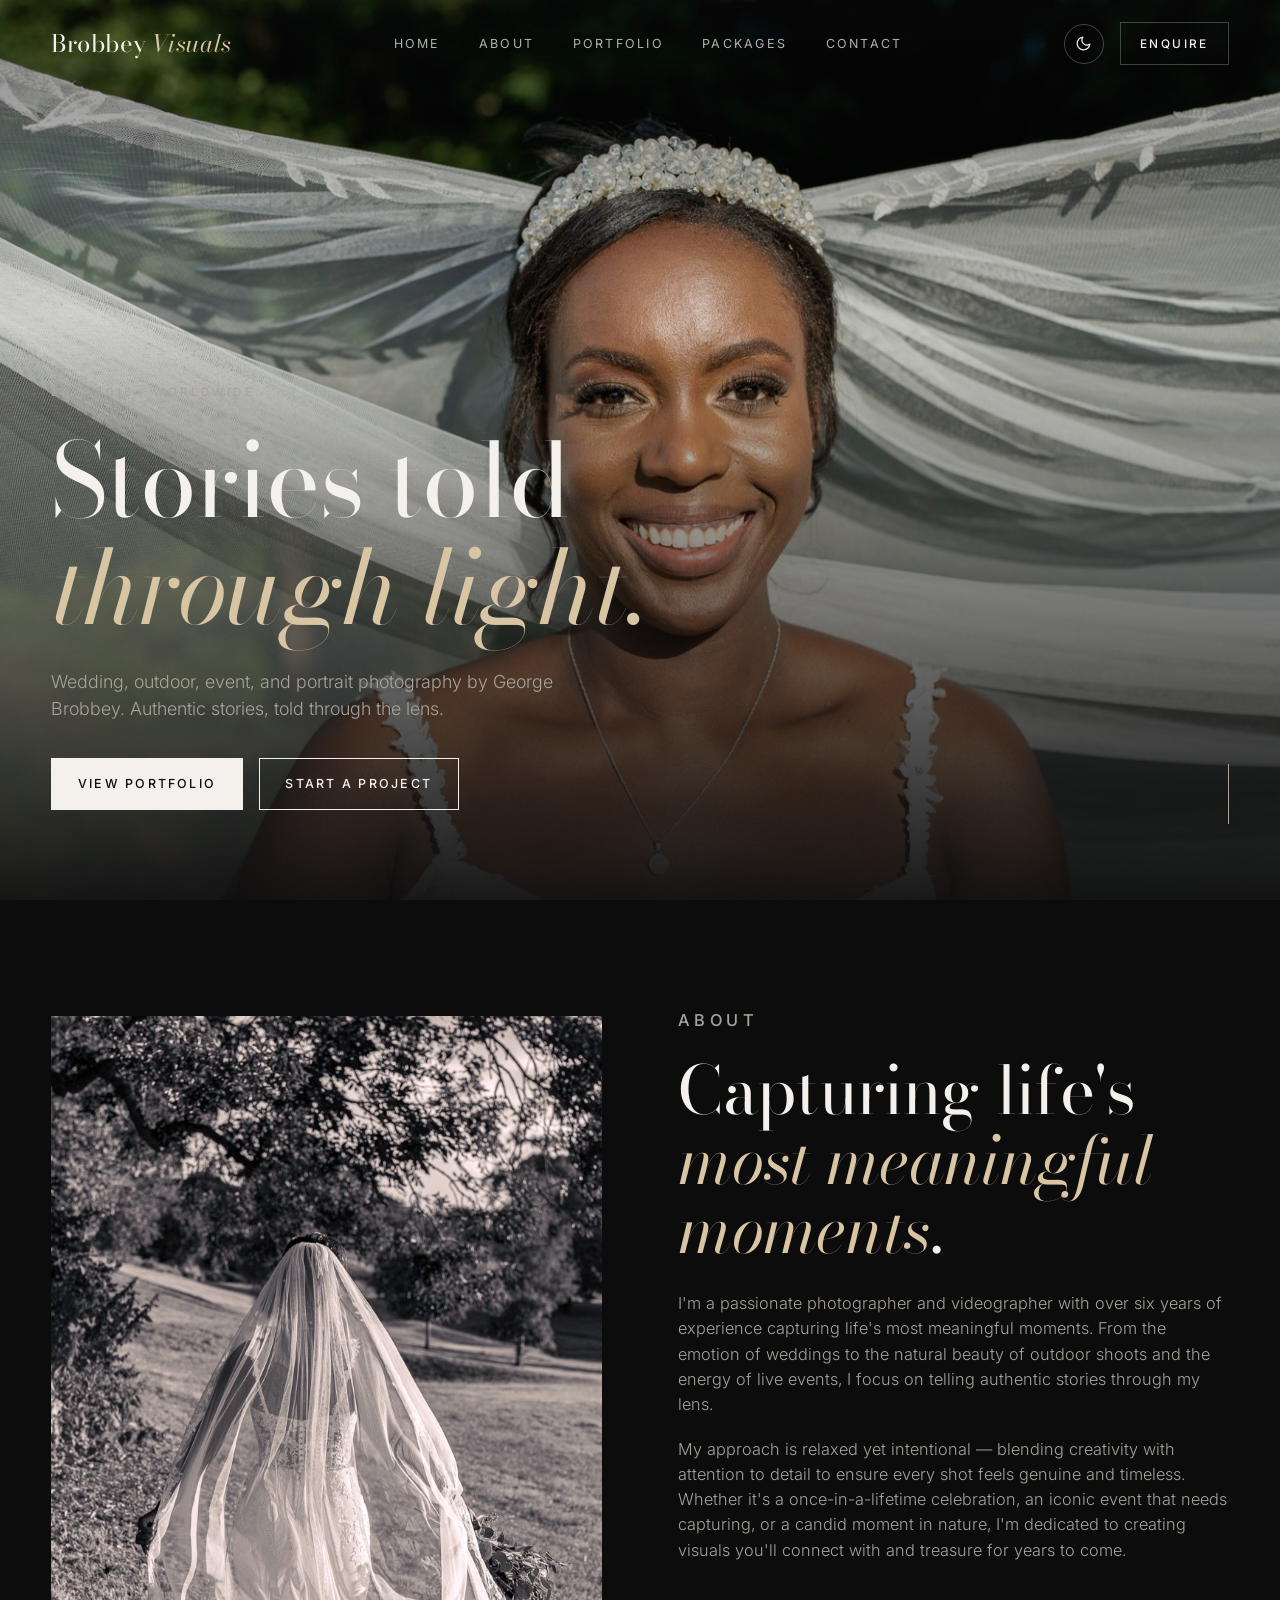
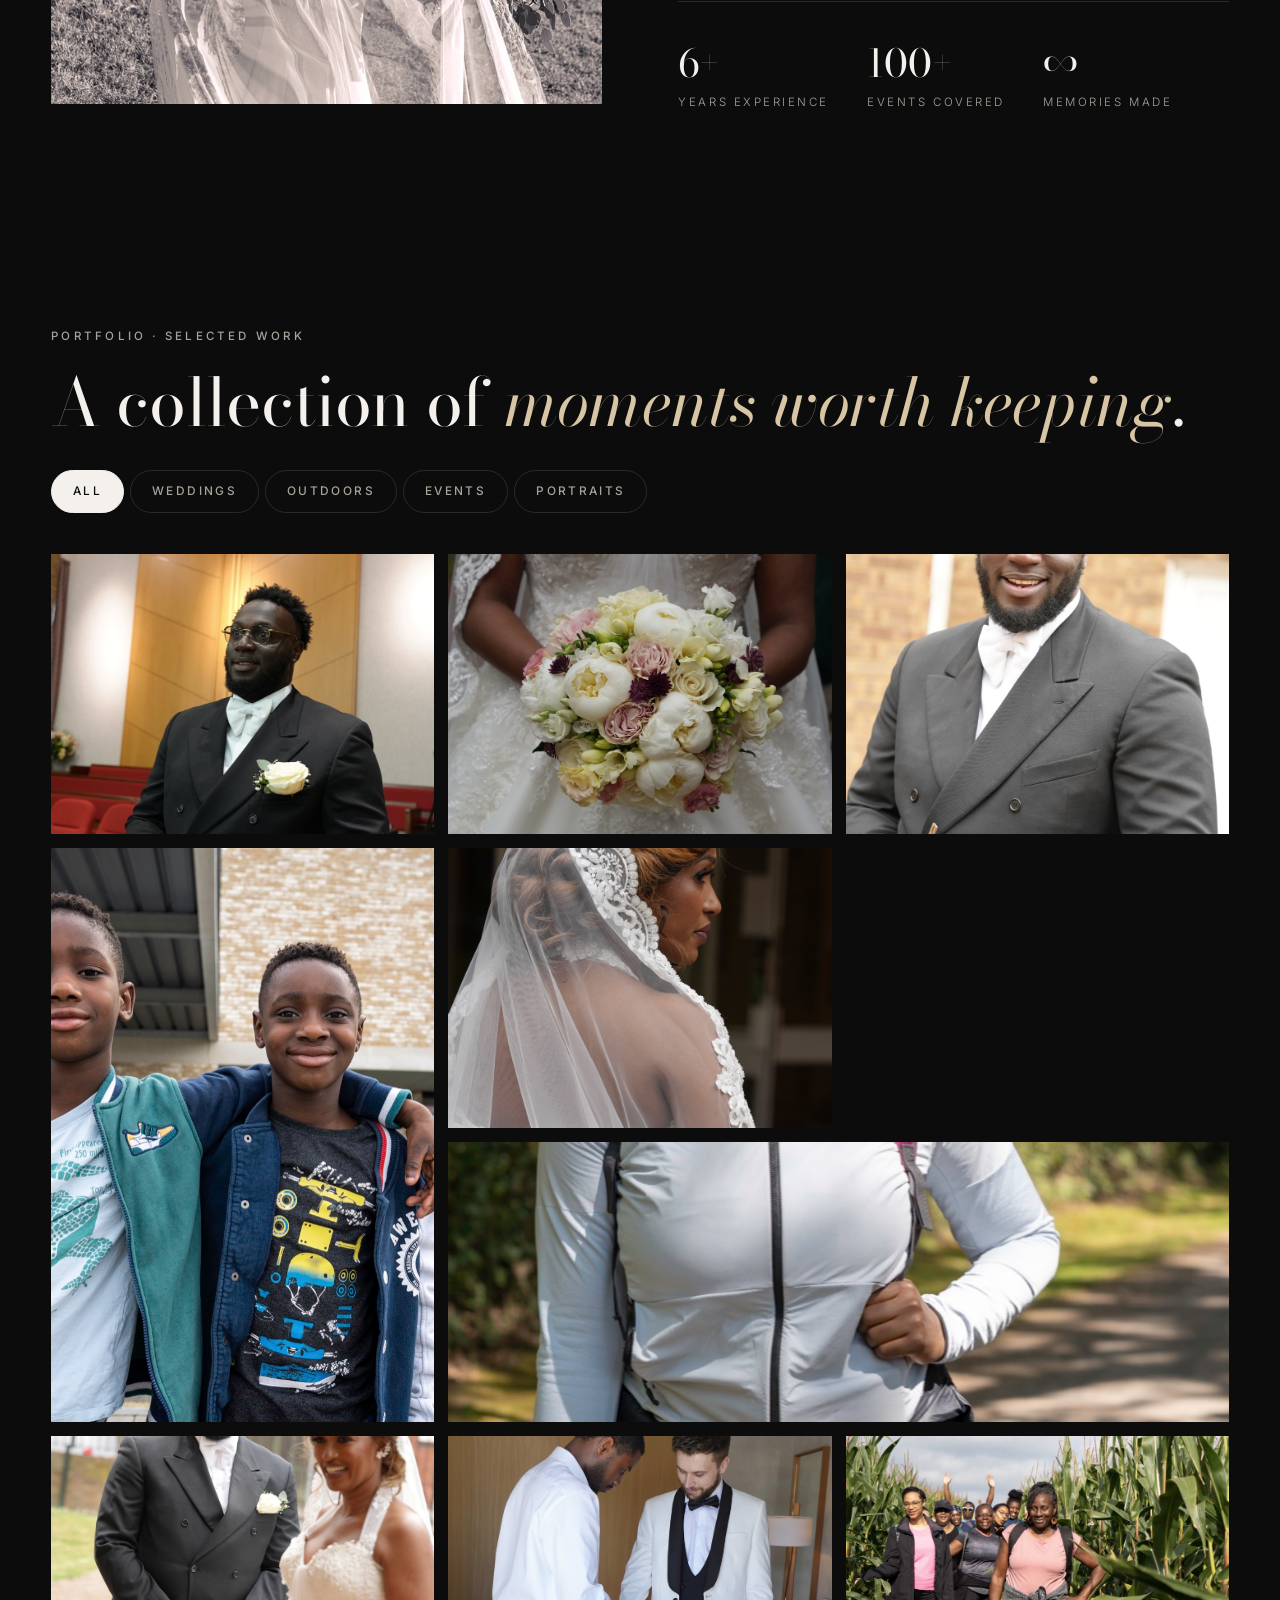
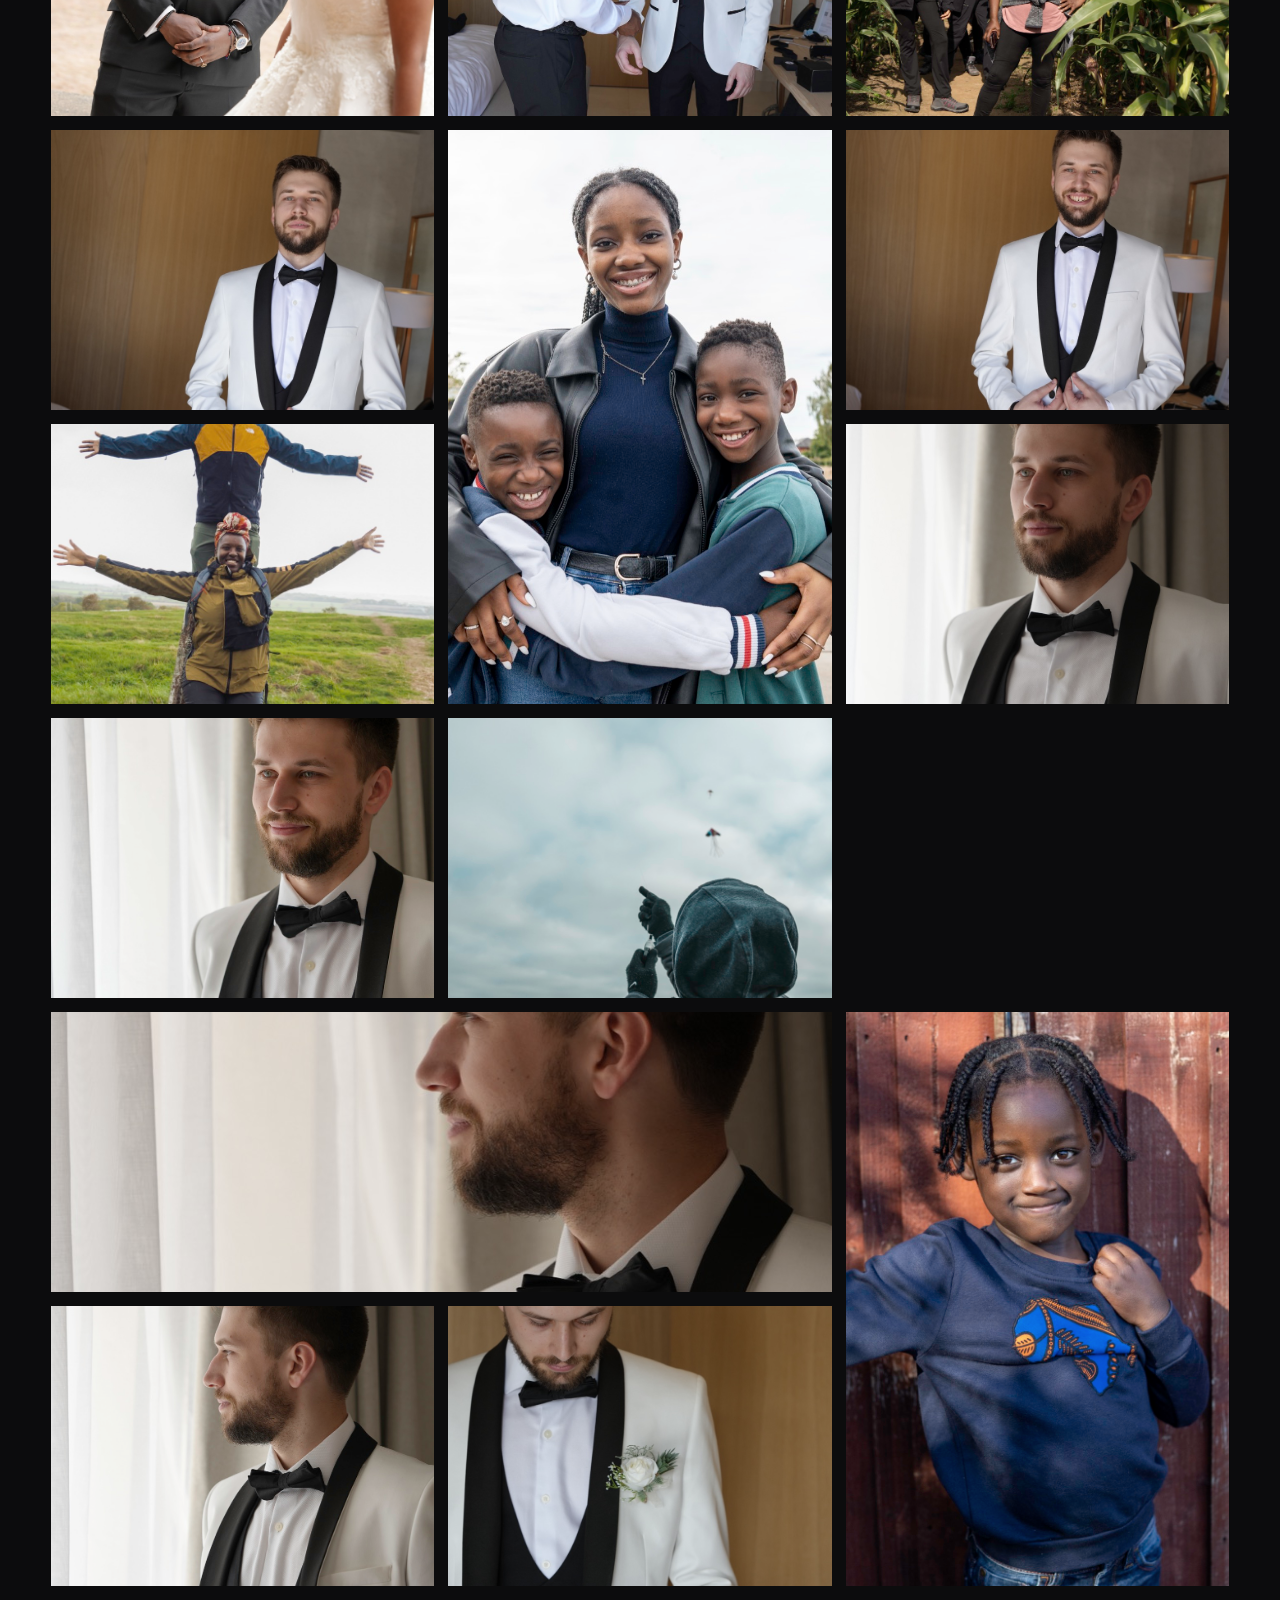
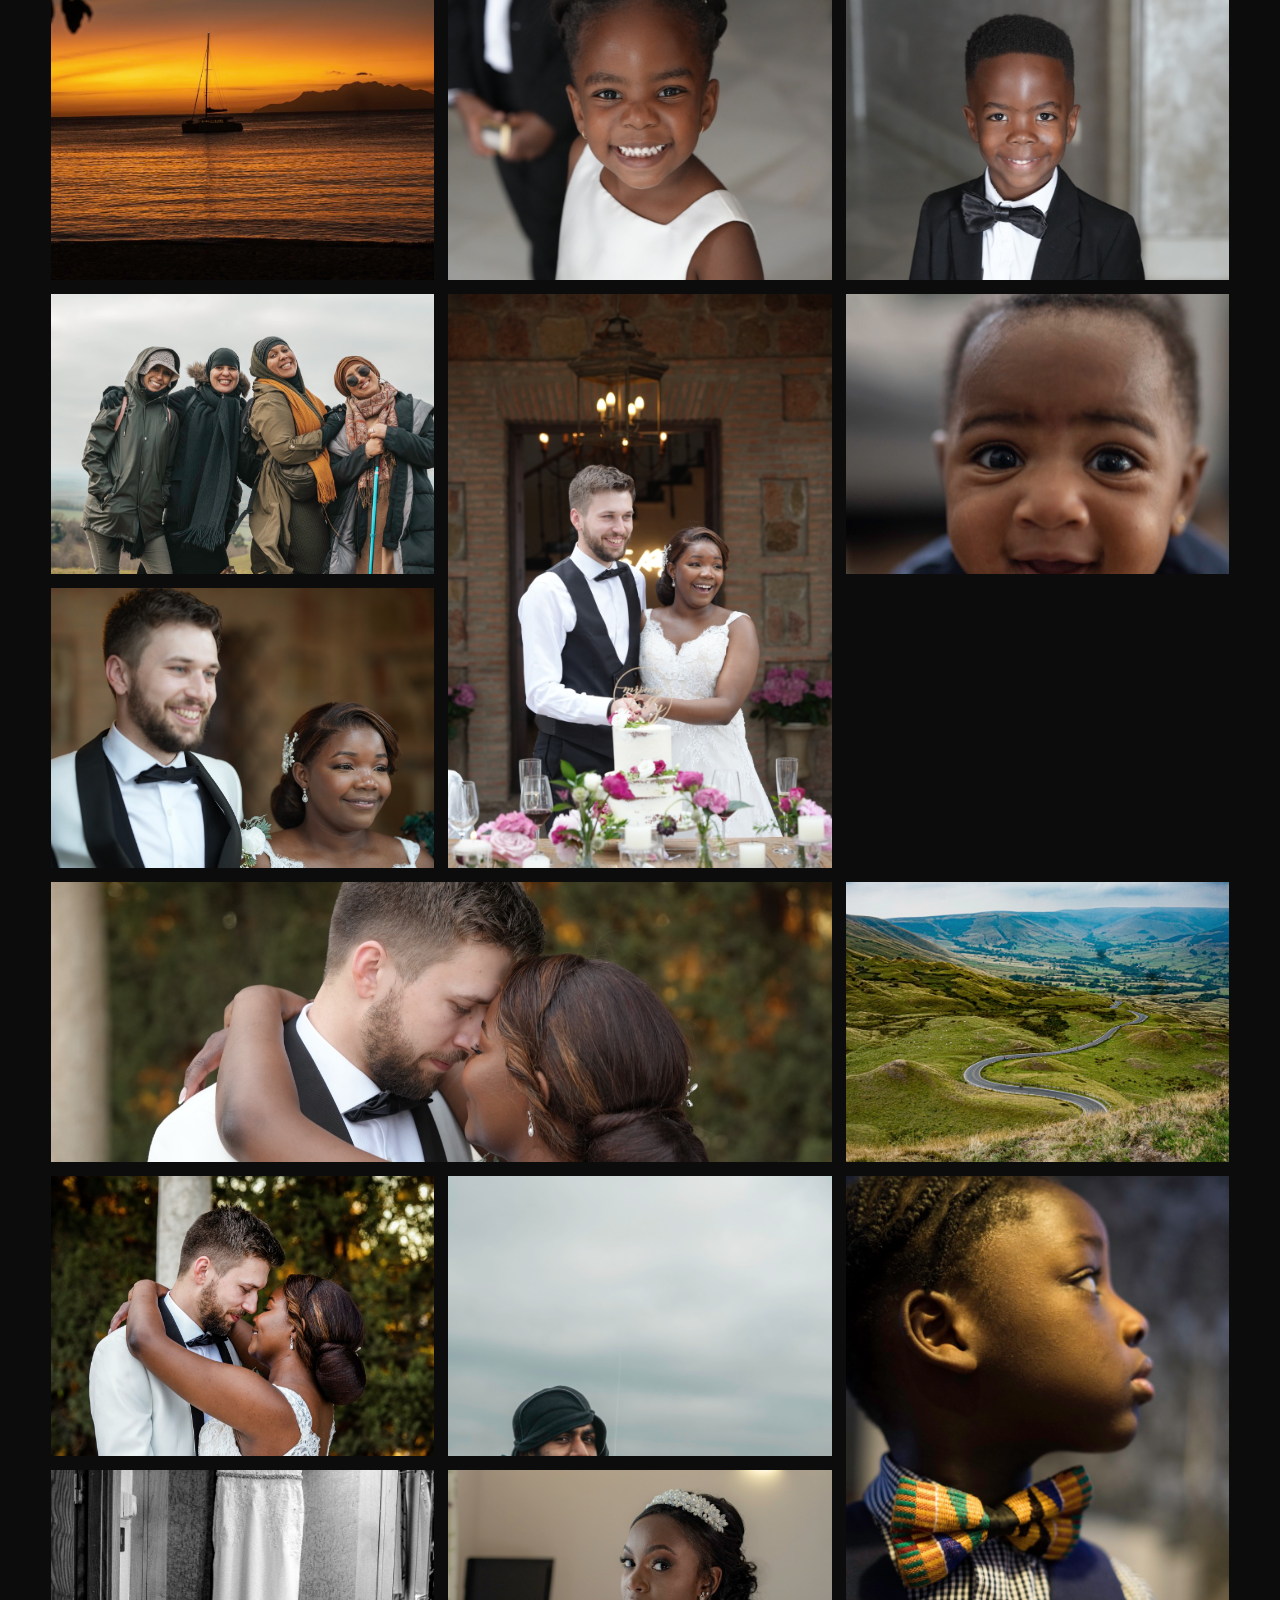
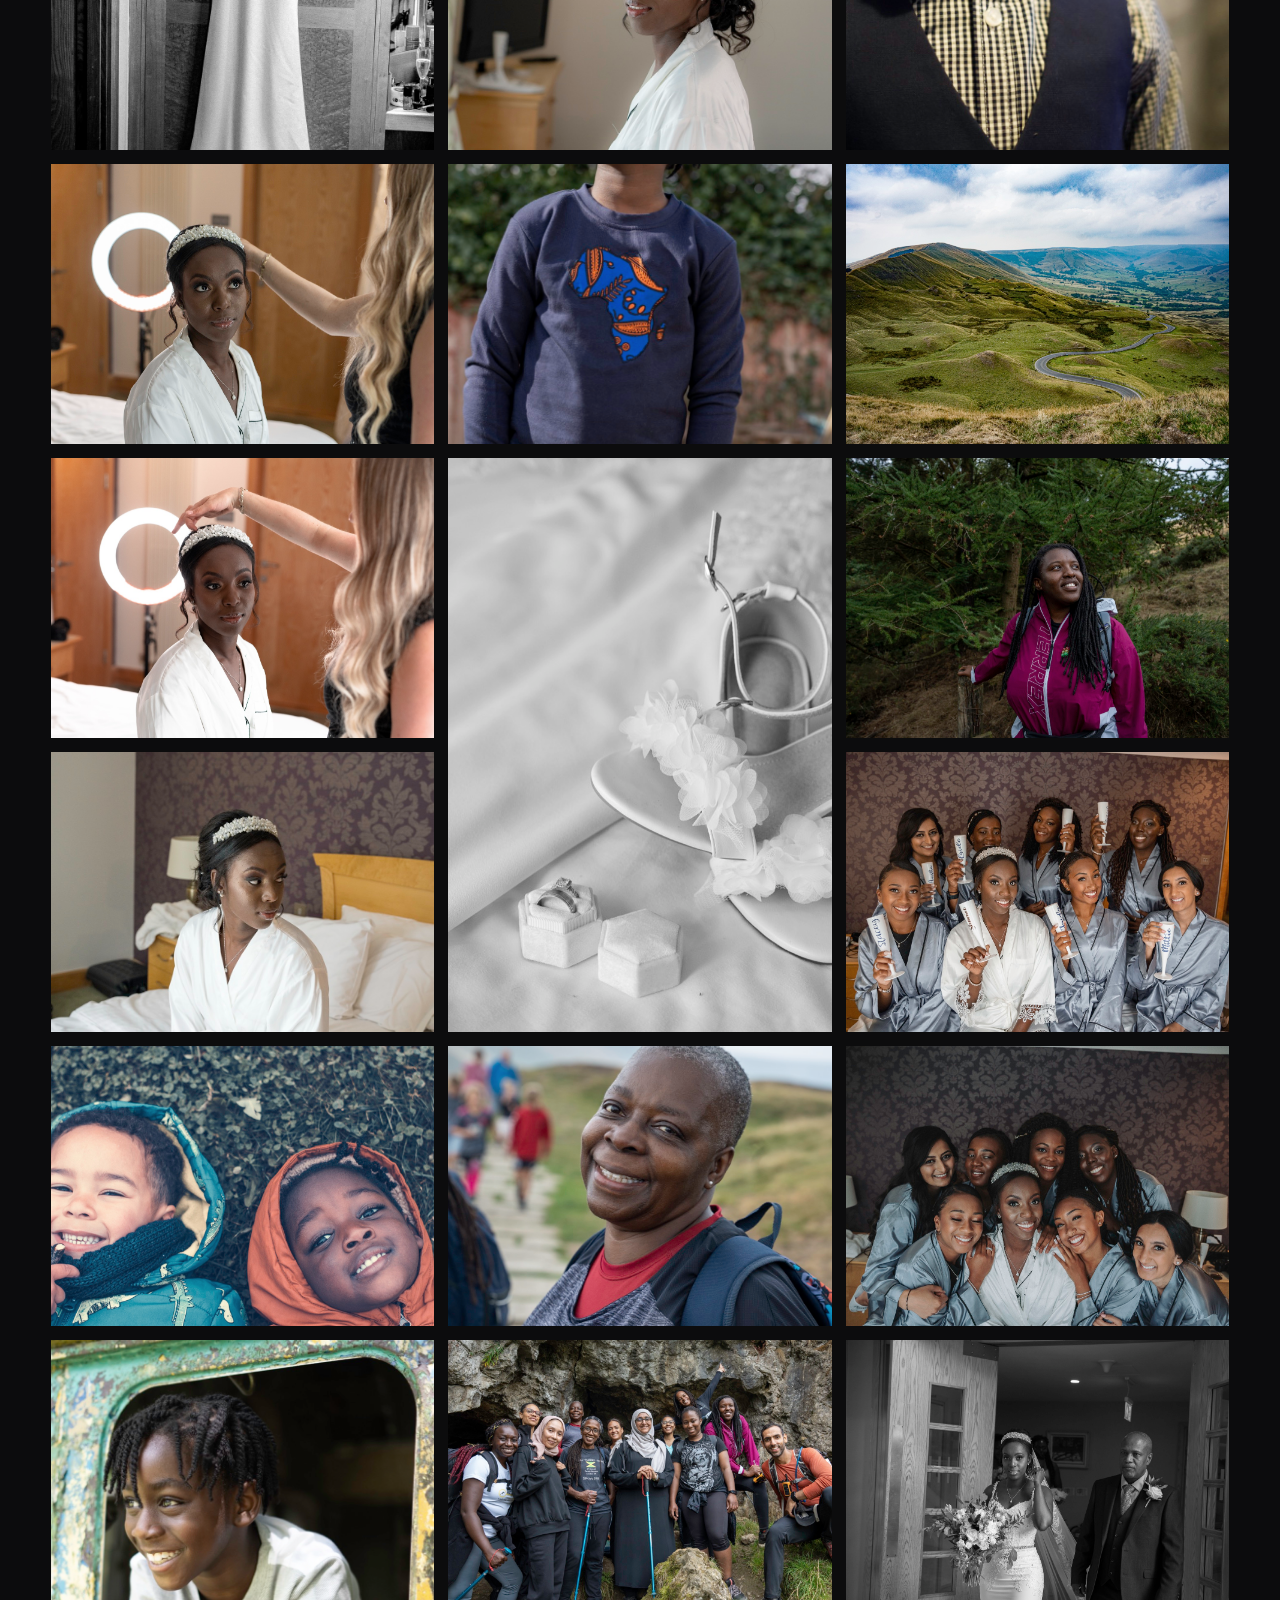
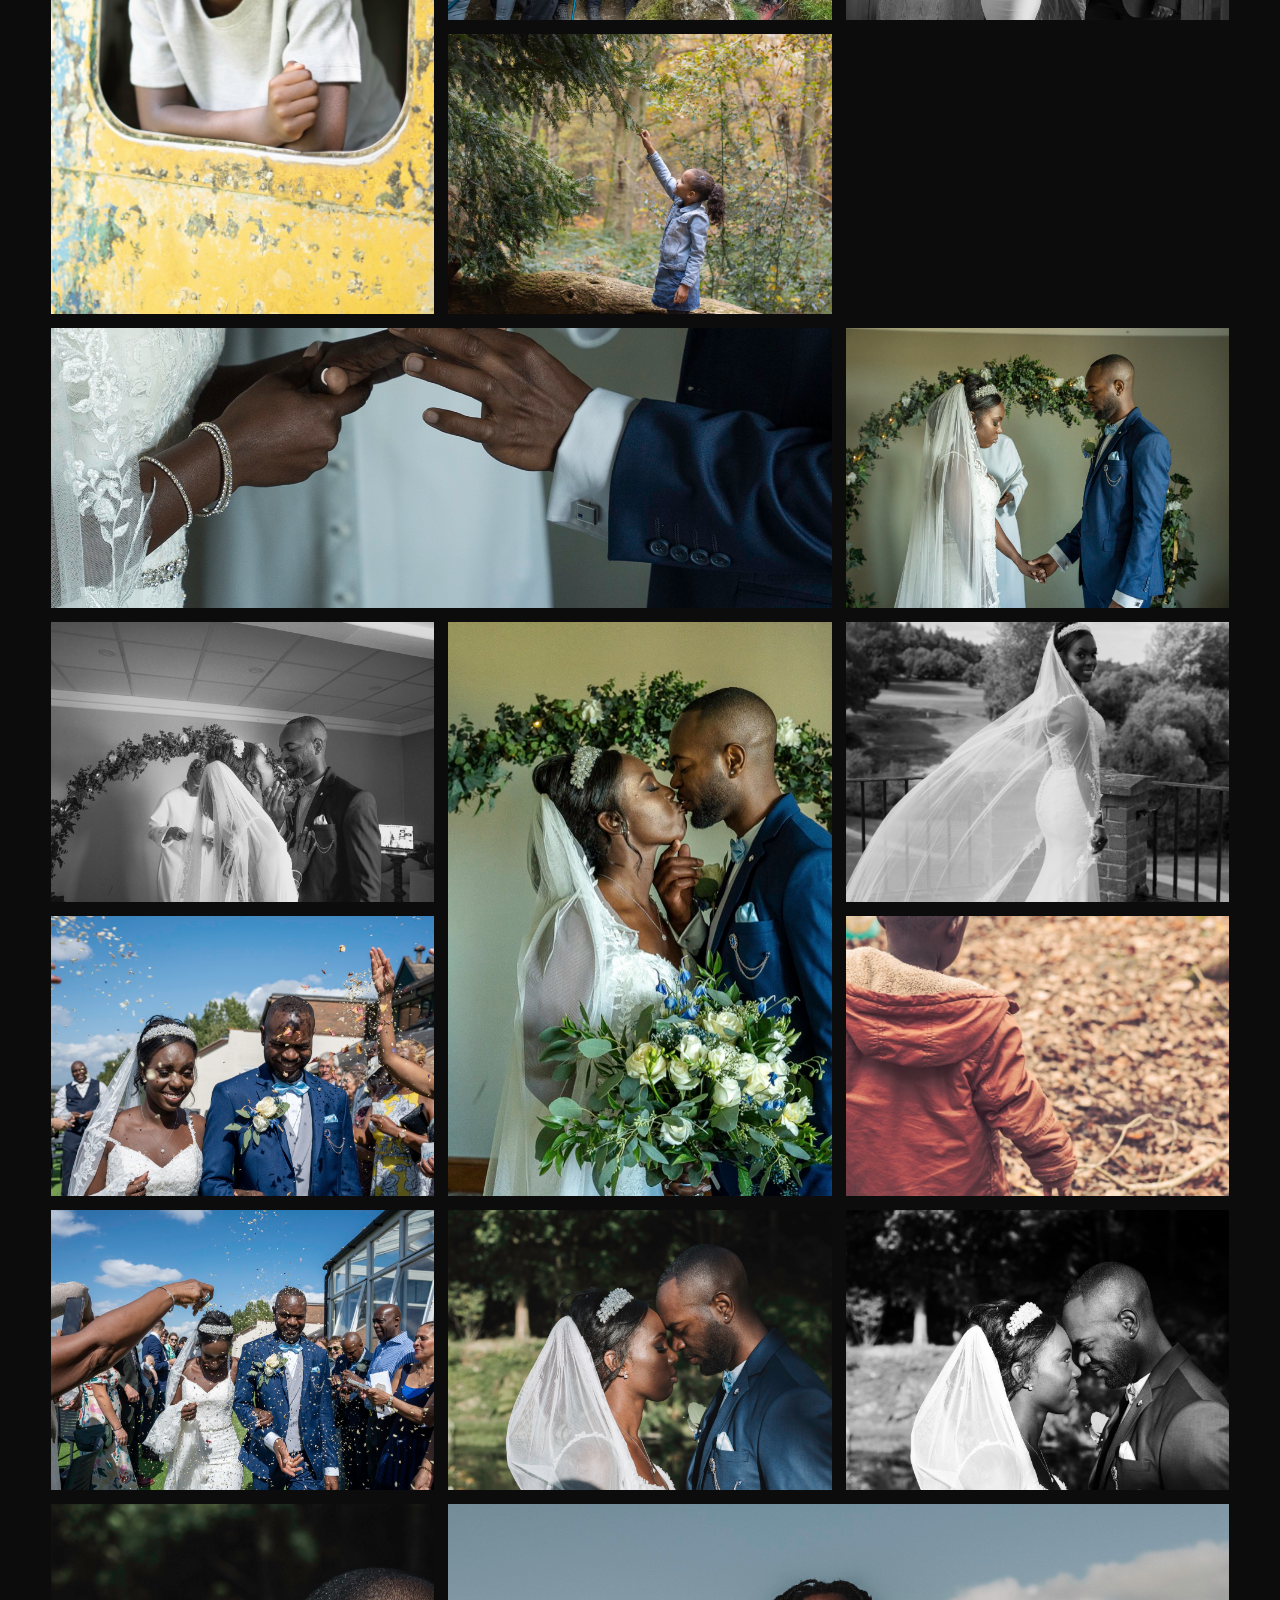
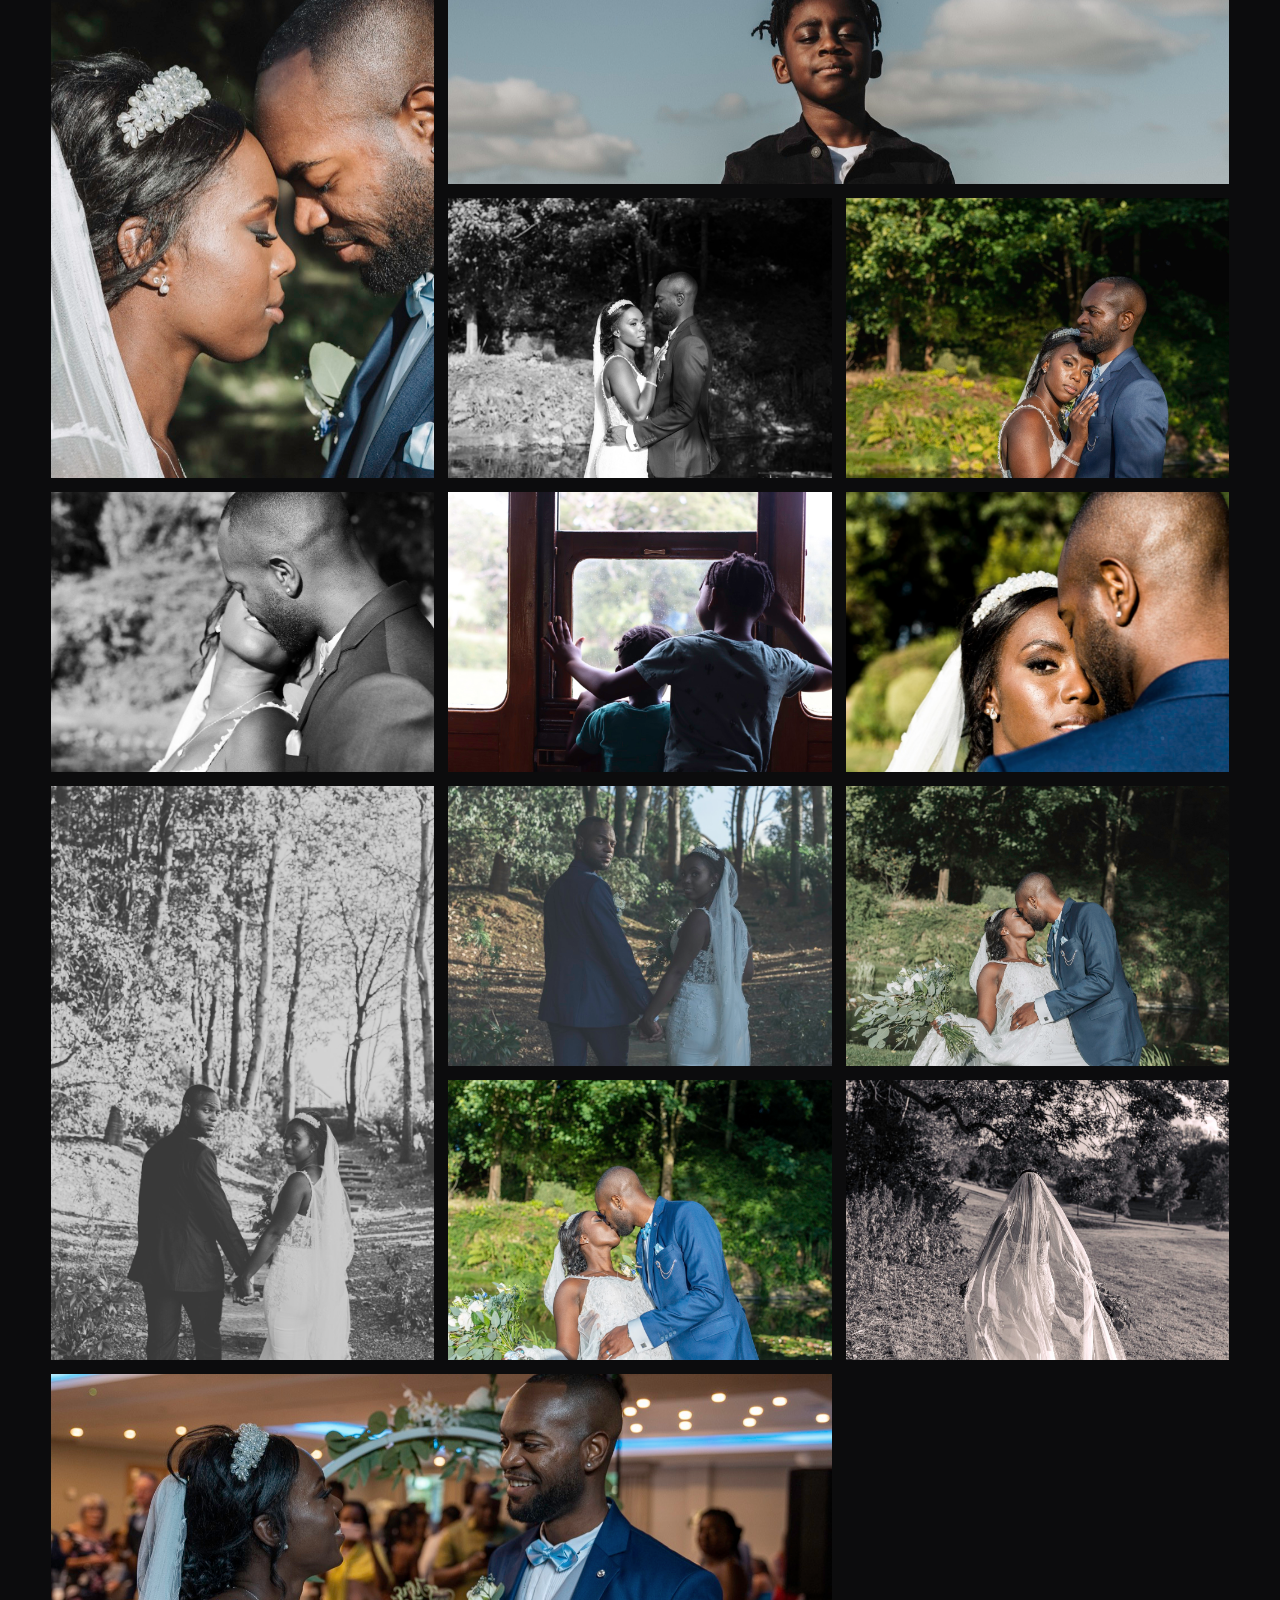
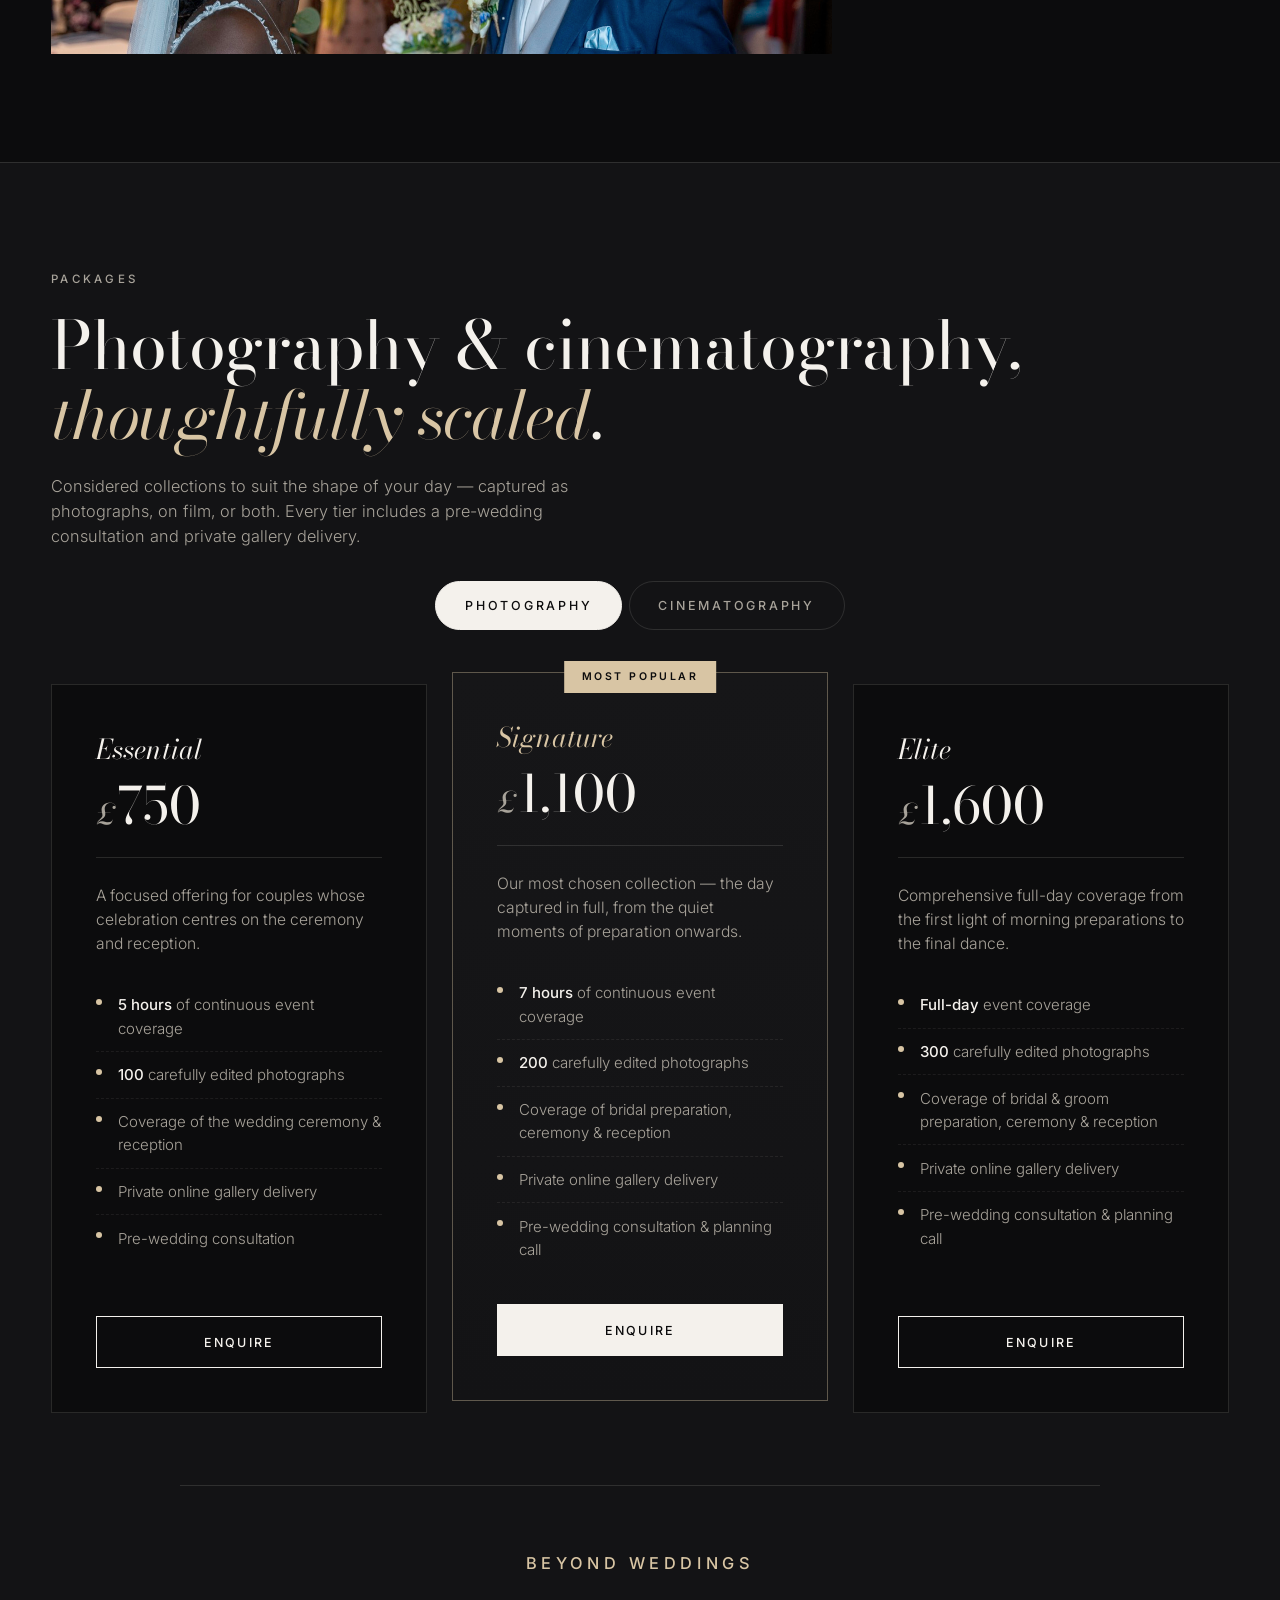
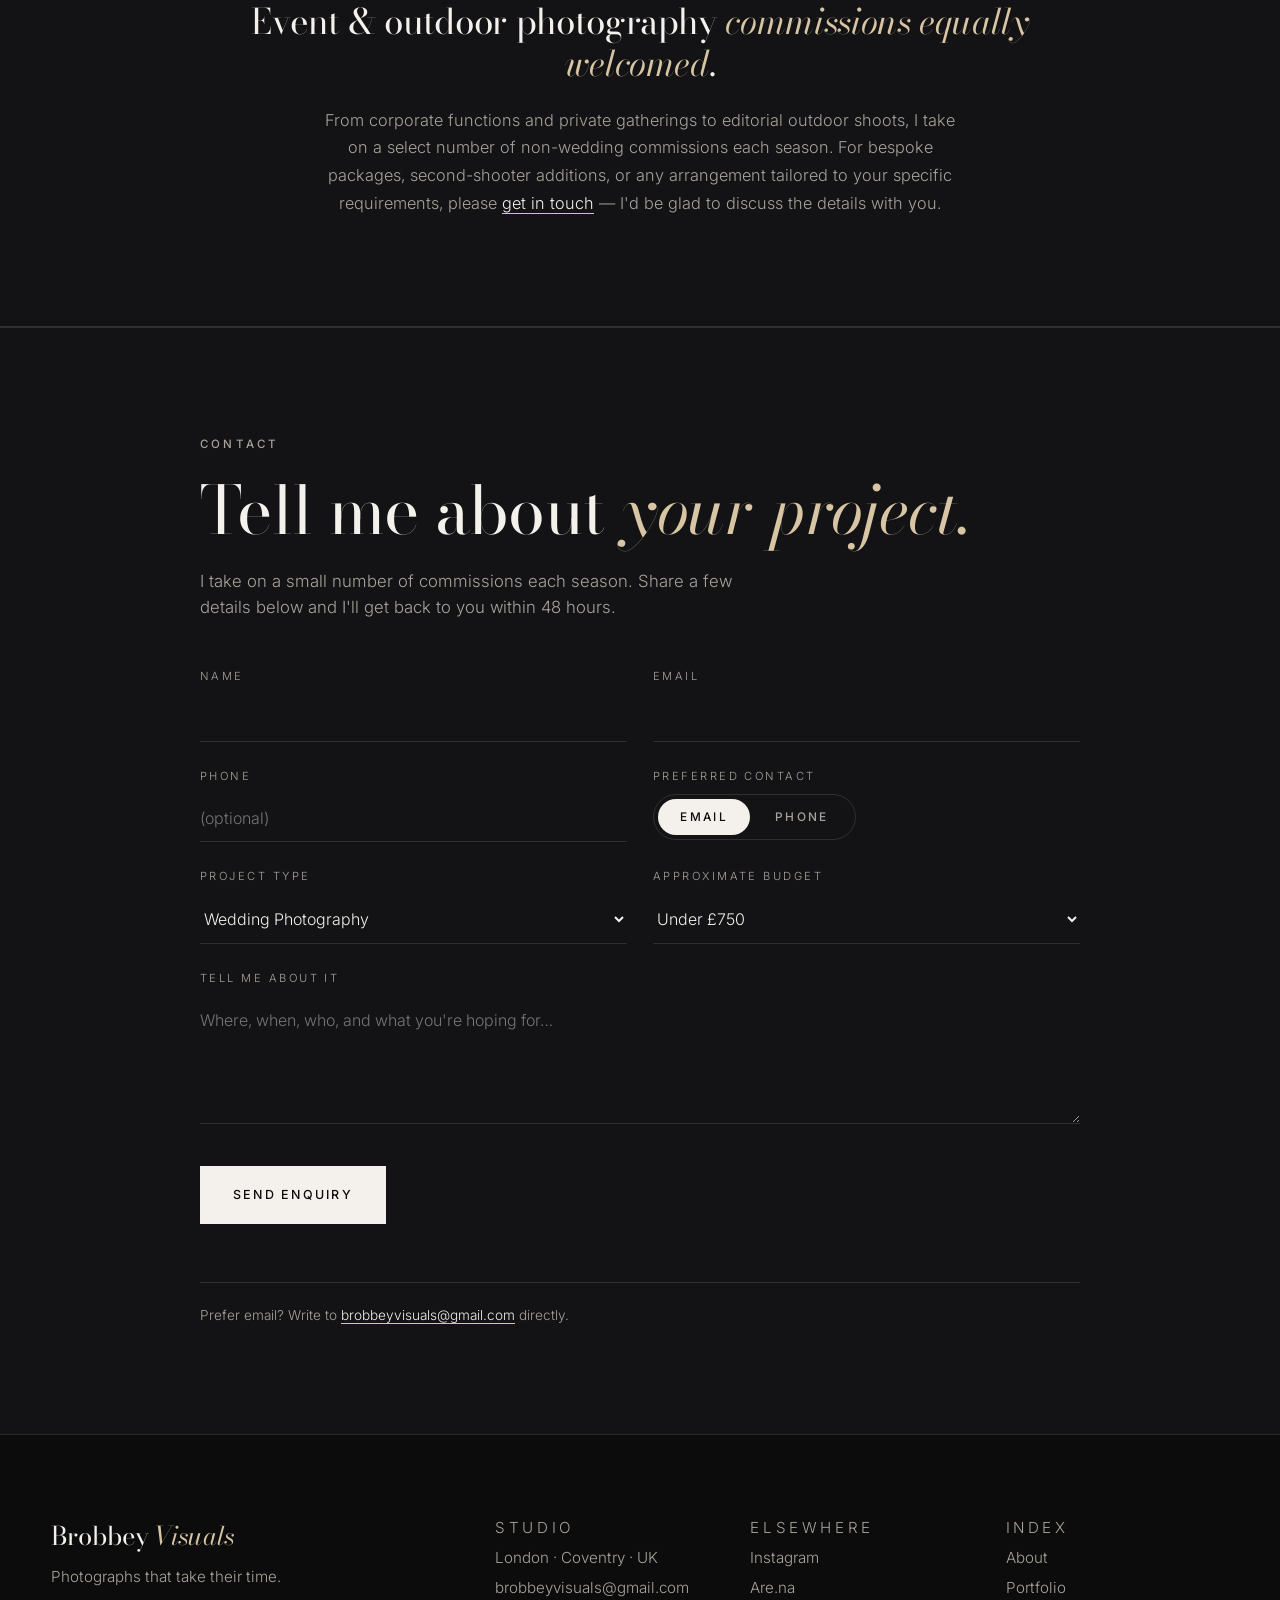
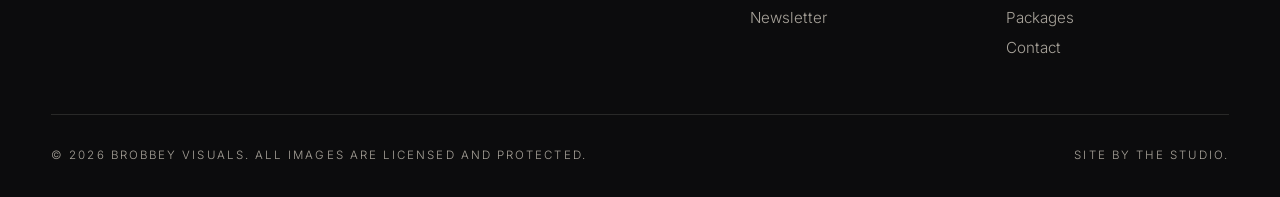
==== commit e63e691c: "Add manual light/dark theme toggle - Sun/moon icon button in the nav, beside the Enquire CTA - Click" ====
--- a/index.html
+++ b/index.html
@@ -6,11 +6,19 @@
 <meta name="description" content="Brobbey Visuals — wedding, outdoor, event, and portrait photography. Telling authentic stories through the lens." />
 <title>Brobbey Visuals — Wedding & Event Photography</title>
 <script>
-  /* Time-of-day theme: light 07:00–18:59, dark otherwise. Runs before
-     render to avoid a flash of the wrong theme. */
+  /* Theme: a saved manual choice wins; otherwise time-of-day
+     (light 07:00–18:59, dark otherwise). Runs before render to
+     avoid a flash of the wrong theme. */
   (function () {
-    var hour = new Date().getHours();
-    var theme = (hour >= 7 && hour < 19) ? 'light' : 'dark';
+    var saved;
+    try { saved = localStorage.getItem('bv-theme'); } catch (e) {}
+    var theme;
+    if (saved === 'light' || saved === 'dark') {
+      theme = saved;
+    } else {
+      var hour = new Date().getHours();
+      theme = (hour >= 7 && hour < 19) ? 'light' : 'dark';
+    }
     document.documentElement.setAttribute('data-theme', theme);
   })();
 </script>
@@ -31,10 +39,28 @@
     <a href="#packages">Packages</a>
     <a href="#contact">Contact</a>
   </nav>
-  <a href="#contact" class="nav__cta">Enquire</a>
-  <button class="nav__burger" aria-label="Open menu" id="burger">
-    <span></span><span></span><span></span>
-  </button>
+  <div class="nav__actions">
+    <button class="theme-toggle" id="themeToggle" type="button" aria-label="Toggle light or dark theme" title="Toggle light / dark theme">
+      <svg class="theme-toggle__icon theme-toggle__sun" viewBox="0 0 24 24" aria-hidden="true">
+        <circle cx="12" cy="12" r="5"/>
+        <line x1="12" y1="1" x2="12" y2="3"/>
+        <line x1="12" y1="21" x2="12" y2="23"/>
+        <line x1="4.22" y1="4.22" x2="5.64" y2="5.64"/>
+        <line x1="18.36" y1="18.36" x2="19.78" y2="19.78"/>
+        <line x1="1" y1="12" x2="3" y2="12"/>
+        <line x1="21" y1="12" x2="23" y2="12"/>
+        <line x1="4.22" y1="19.78" x2="5.64" y2="18.36"/>
+        <line x1="18.36" y1="5.64" x2="19.78" y2="4.22"/>
+      </svg>
+      <svg class="theme-toggle__icon theme-toggle__moon" viewBox="0 0 24 24" aria-hidden="true">
+        <path d="M21 12.79A9 9 0 1 1 11.21 3 7 7 0 0 0 21 12.79z"/>
+      </svg>
+    </button>
+    <a href="#contact" class="nav__cta">Enquire</a>
+    <button class="nav__burger" aria-label="Open menu" id="burger">
+      <span></span><span></span><span></span>
+    </button>
+  </div>
 </header>
 
 <!-- HERO -->
--- a/styles.css
+++ b/styles.css
@@ -150,6 +150,28 @@
 .nav__cta:hover { background: var(--nav-fg); color: var(--nav-fg-contrast); border-color: var(--nav-fg); }
 .nav__burger { display: none; flex-direction: column; gap: 5px; padding: 0.5rem; }
 .nav__burger span { display: block; width: 24px; height: 1px; background: var(--nav-fg); transition: 0.3s; }
+.nav__actions { display: flex; align-items: center; gap: 1rem; }
+.theme-toggle {
+  flex-shrink: 0;
+  width: 40px; height: 40px;
+  display: flex; align-items: center; justify-content: center;
+  border: 1px solid var(--nav-line);
+  border-radius: 50%;
+  color: var(--nav-fg);
+  transition: border-color 0.35s ease, color 0.35s ease, transform 0.4s cubic-bezier(.2,.7,.2,1);
+}
+.theme-toggle:hover { border-color: var(--nav-fg); transform: rotate(35deg); }
+.theme-toggle__icon {
+  width: 17px; height: 17px;
+  fill: none;
+  stroke: currentColor;
+  stroke-width: 1.7;
+  stroke-linecap: round;
+  stroke-linejoin: round;
+}
+.theme-toggle__sun { display: none; }
+:root[data-theme="light"] .theme-toggle__sun { display: block; }
+:root[data-theme="light"] .theme-toggle__moon { display: none; }
 
 /* ---------- Hero ---------- */
 .hero {
@@ -338,6 +360,7 @@
   background: var(--bg-2);
   border-top: 1px solid var(--line);
   border-bottom: 1px solid var(--line);
+  transition: background-color 0.4s ease, border-color 0.4s ease;
 }
 .packages .section-head { padding-top: clamp(80px, 12vh, 140px); }
 .section-lede {
@@ -393,7 +416,7 @@
   background: var(--bg);
   border: 1px solid var(--line);
   padding: clamp(32px, 3.4vw, 52px);
-  transition: transform 0.5s cubic-bezier(.2,.7,.2,1), border-color 0.4s ease;
+  transition: transform 0.5s cubic-bezier(.2,.7,.2,1), border-color 0.4s ease, background-color 0.4s ease;
 }
 .package:hover { transform: translateY(-6px); border-color: var(--accent-line); }
 .package--featured {
@@ -559,6 +582,7 @@
   background: var(--bg-2);
   border-top: 1px solid var(--line);
   padding: clamp(80px, 12vh, 140px) var(--pad);
+  transition: background-color 0.4s ease, border-color 0.4s ease;
 }
 .contact__inner { max-width: 880px; margin: 0 auto; }
 .contact__inner .eyebrow { margin-bottom: 1.4rem; }
